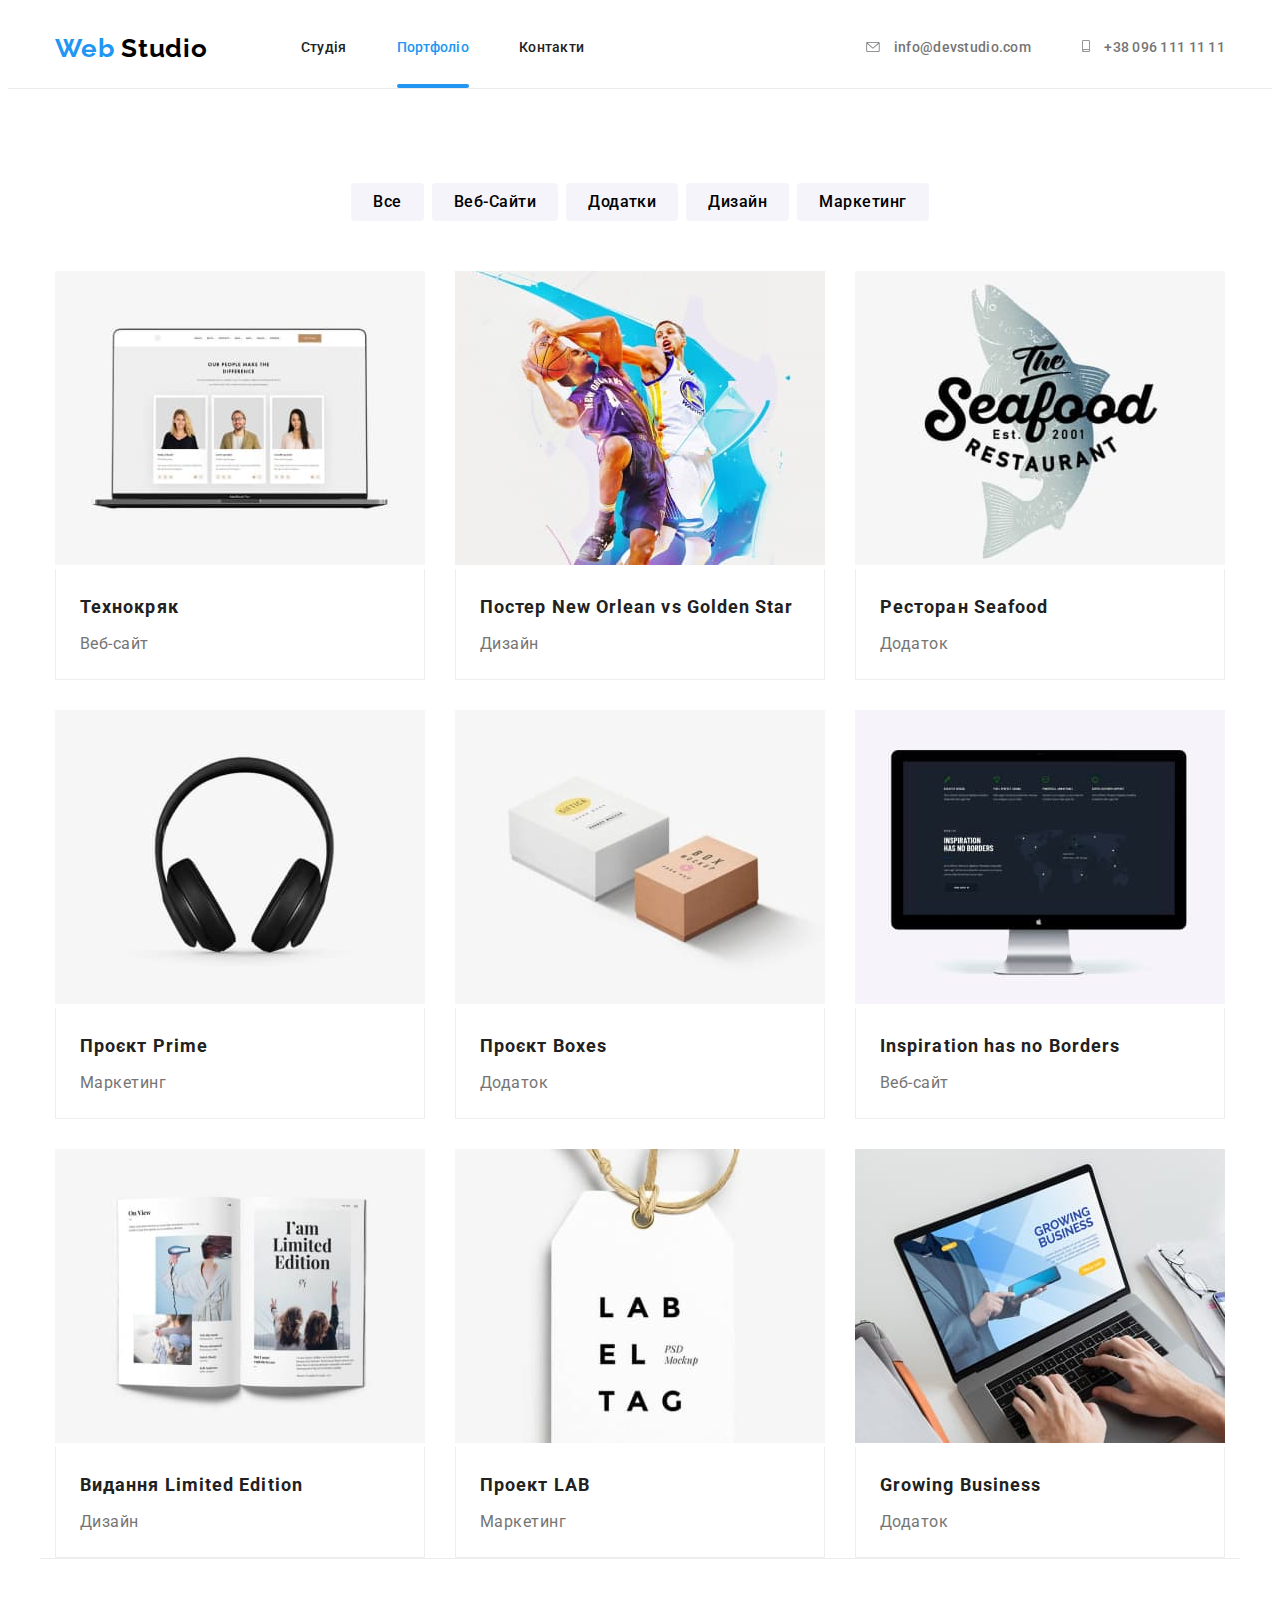
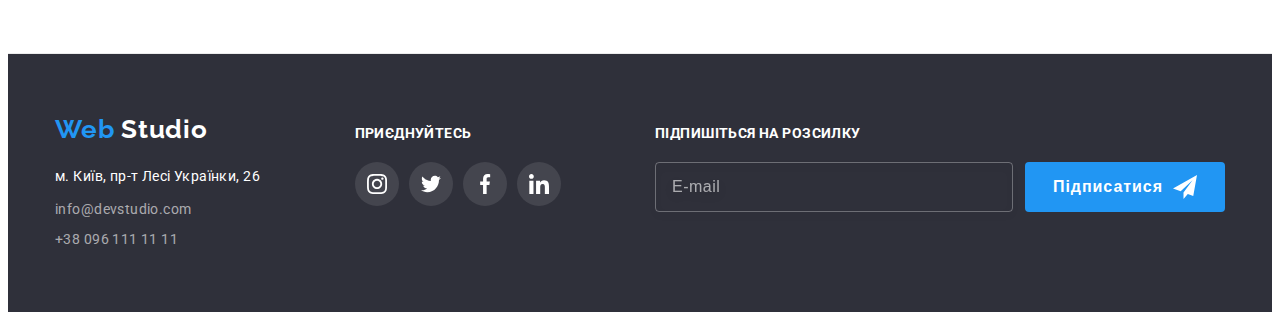
==== portfolio.html @ faa52f76 "add changes" ====
<!DOCTYPE html>
<html lang="uk">
	<head>
		<meta charset="UTF-8" />
		<meta http-equiv="X-UA-Compatible" content="IE=edge" />
		<meta name="viewport" content="width=device-width, initial-scale=1.0" />
		<title>Document</title>
		<link
			rel="stylesheet"
			href="https://cdnjs.cloudflare.com/ajax/libs/modern-normalize/1.1.0/modern-normalize.min.css"
			integrity="sha512-wpPYUAdjBVSE4KJnH1VR1HeZfpl1ub8YT/NKx4PuQ5NmX2tKuGu6U/JRp5y+Y8XG2tV+wKQpNHVUX03MfMFn9Q=="
			crossorigin="anonymous"
			referrerpolicy="no-referrer"
		/>
		<link rel="preconnect" href="https://fonts.googleapis.com" />
		<link rel="preconnect" href="https://fonts.gstatic.com" crossorigin />
		<link
			href="https://fonts.googleapis.com/css2?family=Raleway:wght@700&family=Roboto:wght@400;500;700;900&display=swap"
			rel="stylesheet"
		/>
		<link rel="stylesheet" href="./css/main.min.css">
	</head>
	<body>
		<header class="header header--bordered">
			<div class="container header__container">
				<a href="./index.html" class="logo header__logo" lang="en">
					<span>Web</span>
					Studio
				</a>
				<nav class="navigation">
					<ul class="navigation__list list">
						<li class="navigation__item">
							<a href="./index.html" class="navigation__link">Студія</a>
						</li>
						<li class="navigation__item">
							<a href="./portfolio.html" class="navigation__link current">Портфоліо</a>
						</li>
						<li class="navigation__item">
							<a href="" class="navigation__link">Контакти</a>
						</li>
					</ul>
				</nav>
				<ul class="contacts-list tel list">
					<li class="contacts-list__item">
						<a href="mailto:info@devstudio.com" class="contacts-list__link tel envelop">
							<svg class="contacts-list__icon" width="16" height="10">
								<use href="./images/sprite.svg#icon-envelope"></use>
							</svg>
							info@devstudio.com
						</a>
					</li>
					<li class="contacts-list__item">
						<a href="tel:+380961111111" class="contacts-list__link tel">
							<svg class="contacts-list__icon" width="10" height="12">
								<use href="./images/sprite.svg#icon-smartphone"></use>
							</svg>
							+38 096 111 11 11
						</a>
					</li>
				</ul>
			</div>
		</header>
		<main>
			<section class="portfolio">
				<div class="container portfolio">
					<ul class="portfolio-list list">
						<li class="list-btn"><button class="portfolio-btn" type="button">Все</button></li>
						<li class="list-btn"><button class="portfolio-btn" type="button">Веб-сайти</button></li>
						<li class="list-btn"><button class="portfolio-btn" type="button">Додатки</button></li>
						<li class="list-btn"><button class="portfolio-btn" type="button">Дизайн</button></li>
						<li class="list-btn"><button class="portfolio-btn" type="button">Маркетинг</button></li>
					</ul>
					<h1>Портфоліо</h1>
					<ul class="portfolio-list list">
						<li class="gallery">
							<a href="" class="gallery-link">
								<div class="portfolio-top-wrap">
									<img src="./images/portfolio1.jpg" alt="Веб-сайт Технокряк" width="370" height="294" />
									<p class="portfolio-top-text">
										Ресурс пропонує комплексні пропозиції з різним рівнем функціоналу та сервісів. Все це дозволить
										відвідувачу отримати вичерпні відомості про компанію чи приватну особу.
									</p>
								</div>
								<div class="gallery-description">
									<h2 class="portfolio-title">Технокряк</h2>
									<p class="portfolio-filtr">Веб-сайт</p>
								</div>
							</a>
						</li>
						<li class="gallery">
							<a href="" class="gallery-link">
								<div class="portfolio-top-wrap">
									<img
										src="./images/portfolio2.jpg"
										alt="Дизайн постеру New Orlean vs Golden Star"
										width="370"
										height="294"
									/>
									<p class="portfolio-top-text">
										Ресурс пропонує комплексні пропозиції з різним рівнем функціоналу та сервісів. Все це дозволить
										відвідувачу отримати вичерпні відомості про компанію чи приватну особу.
									</p>
								</div>

								<div class="gallery-description">
									<h2 class="portfolio-title">
										Постер
										<span lang="en">New Orlean vs Golden Star</span>
									</h2>
									<p class="portfolio-filtr">Дизайн</p>
								</div>
							</a>
						</li>
						<li class="gallery">
							<a href="" class="gallery-link">
								<div class="portfolio-top-wrap">
									<img src="./images/portfolio3.jpg" alt="Додаток для ресторану Seafood" width="370" height="294" />
									<p class="portfolio-top-text">
										Ресурс пропонує комплексні пропозиції з різним рівнем функціоналу та сервісів. Все це дозволить
										відвідувачу отримати вичерпні відомості про компанію чи приватну особу.
									</p>
								</div>

								<div class="gallery-description">
									<h2 class="portfolio-title">
										Ресторан
										<span lang="en">Seafood</span>
									</h2>
									<p class="portfolio-filtr">Додаток</p>
								</div>
							</a>
						</li>
						<li class="gallery">
							<a href="" class="gallery-link">
								<div class="portfolio-top-wrap">
									<img src="./images/portfolio4.jpg" alt="Проєкт Prime" width="370" height="294" />
									<p class="portfolio-top-text">
										Ресурс пропонує комплексні пропозиції з різним рівнем функціоналу та сервісів. Все це дозволить
										відвідувачу отримати вичерпні відомості про компанію чи приватну особу.
									</p>
								</div>

								<div class="gallery-description">
									<h2 class="portfolio-title">
										Проєкт
										<span lang="en">Prime</span>
									</h2>
									<p class="portfolio-filtr">Маркетинг</p>
								</div>
							</a>
						</li>
						<li class="gallery">
							<a href="" class="gallery-link">
								<div class="portfolio-top-wrap">
									<img src="./images/portfolio5.jpg" alt="Проєкт Boxes" width="370" height="294" />
									<p class="portfolio-top-text">
										Ресурс пропонує комплексні пропозиції з різним рівнем функціоналу та сервісів. Все це дозволить
										відвідувачу отримати вичерпні відомості про компанію чи приватну особу.
									</p>
								</div>

								<div class="gallery-description">
									<h2 class="portfolio-title">
										Проєкт
										<span lang="en">Boxes</span>
									</h2>
									<p class="portfolio-filtr">Додаток</p>
								</div>
							</a>
						</li>
						<li class="gallery">
							<a href="" class="gallery-link">
								<div class="portfolio-top-wrap">
									<img
										src="./images/portfolio6.jpg"
										alt="Веб-сайт Inspiration has no Borders"
										width="370"
										height="294"
									/>
									<p class="portfolio-top-text">
										Ресурс пропонує комплексні пропозиції з різним рівнем функціоналу та сервісів. Все це дозволить
										відвідувачу отримати вичерпні відомості про компанію чи приватну особу.
									</p>
								</div>

								<div class="gallery-description">
									<h2 class="portfolio-title" lang="en">Inspiration has no Borders</h2>
									<p class="portfolio-filtr">Веб-сайт</p>
								</div>
							</a>
						</li>
						<li class="gallery">
							<a href="" class="gallery-link">
								<div class="portfolio-top-wrap">
									<img
										src="./images/portfolio7.jpg"
										alt="Дизайн для видання Limited Edition"
										width="370"
										height="294"
									/>
									<p class="portfolio-top-text">
										Ресурс пропонує комплексні пропозиції з різним рівнем функціоналу та сервісів. Все це дозволить
										відвідувачу отримати вичерпні відомості про компанію чи приватну особу.
									</p>
								</div>

								<div class="gallery-description">
									<h2 class="portfolio-title">
										Видання
										<span lang="en">Limited Edition</span>
									</h2>
									<p class="portfolio-filtr">Дизайн</p>
								</div>
							</a>
						</li>
						<li class="gallery">
							<a href="" class="gallery-link">
								<div class="portfolio-top-wrap">
									<img src="./images/portfolio8.jpg" alt="Проект LAB" width="370" height="294" />
									<p class="portfolio-top-text">
										Ресурс пропонує комплексні пропозиції з різним рівнем функціоналу та сервісів. Все це дозволить
										відвідувачу отримати вичерпні відомості про компанію чи приватну особу.
									</p>
								</div>

								<div class="gallery-description">
									<h2 class="portfolio-title">
										Проект
										<span lang="en">LAB</span>
									</h2>
									<p class="portfolio-filtr">Маркетинг</p>
								</div>
							</a>
						</li>
						<li class="gallery">
							<a href="" class="gallery-link">
								<div class="portfolio-top-wrap">
									<img src="./images/portfolio9.jpg" alt="Додаток Growing Business" width="370" height="294" />
									<p class="portfolio-top-text">
										Ресурс пропонує комплексні пропозиції з різним рівнем функціоналу та сервісів. Все це дозволить
										відвідувачу отримати вичерпні відомості про компанію чи приватну особу.
									</p>
								</div>

								<div class="gallery-description">
									<h2 class="portfolio-title" lang="en">Growing Business</h2>
									<p class="portfolio-filtr">Додаток</p>
								</div>
							</a>
						</li>
					</ul>
				</div>
			</section>
		</main>
		<footer class="footer">
			<div class="container">
				<div class="footer-container">
					<a href="./index.html" class="footer-logo logo" lang="en">
						<span>Web</span>
						Studio
					</a>
					<address>
						<a
							href="https://goo.gl/maps/qU4szJa4A5gRmzB77"
							target="_blank"
							rel="noopener noreferrer nofollow"
							class="adress"
						>
							м. Київ, пр-т Лесі Українки, 26
						</a>
						<ul class="footer-list list">
							<li>
								<a href="mailto:info@devstudio.com" class="footer-item tel">info@devstudio.com</a>
							</li>
							<li>
								<a href="tel.+380961111111" class="footer-item tel">+38 096 111 11 11</a>
							</li>
						</ul>
					</address>
				</div>
				<div class="footer-container">
					<h2 class="footer-title title">Приєднуйтесь</h2>
					<ul class="footer-soc list">
						<li class="footer-soc-item">
							<a href="" class="footer-soc-link">
								<svg class="footer-soc-icon" width="20" height="20">
									<use href="./images/sprite.svg#icon-instagram"></use>
								</svg>
							</a>
						</li>
						<li class="footer-soc-item">
							<a href="" class="footer-soc-link">
								<svg class="footer-soc-icon" width="20" height="20">
									<use href="./images/sprite.svg#icon-twitter"></use>
								</svg>
							</a>
						</li>
						<li class="footer-soc-item">
							<a href="" class="footer-soc-link">
								<svg class="footer-soc-icon" width="20" height="20">
									<use href="./images/sprite.svg#icon-facebook"></use>
								</svg>
							</a>
						</li>
						<li class="footer-soc-item">
							<a href="" class="footer-soc-link">
								<svg class="footer-soc-icon" width="20" height="20">
									<use href="./images/sprite.svg#icon-linkedin"></use>
								</svg>
							</a>
						</li>
					</ul>
				</div>
				<div class="subscription">
					<form class="subscription-field">
						<p class="subscription-title">Підпишіться на розсилку</p>
						<div class="subscription-wrap">
						<label>
							<input class="subscription-input" type="email" name="email" placeholder="E-mail">
						</label>
						<button class="subscription-submit" type="submit">Підписатися
							<svg class="subscription-icon" width="24" height="24">
									<use href="./images/sprite.svg#icon-send"></use></svg>
								</button>
							</div>
					</form>
				</div>
			</div>
		</footer>
	</body>
</html>
---- css/main.min.css ----
html{-webkit-box-sizing:border-box;box-sizing:border-box}*,*::before,*::after{-webkit-box-sizing:inherit;box-sizing:inherit}body{color:var(--main-title-color);font-family:"Roboto",sans-serif}.list{list-style:none;margin:0;padding-left:0}:root{--main-title-color: #212121;--main-background-color: #f5f5f5;--secondary-title-color: #757575;--secondary-background-color: #2f303a;--accent-color: #2196f3}section{padding-top:94px;padding-bottom:94px}.container{width:1200px;padding-left:15px;padding-right:15px;margin-left:auto;margin-right:auto}.header{background-color:#fff}.header__container{display:-webkit-box;display:-ms-flexbox;display:flex;-webkit-box-align:center;-ms-flex-align:center;align-items:center}.logo{font-family:"Raleway";font-weight:700;font-size:26px;line-height:1.19;letter-spacing:.03em;text-decoration:none;color:#000}.header__logo{margin-right:93px}a>span{color:#2196f3}.navigation__list,.contacts-list{display:-webkit-box;display:-ms-flexbox;display:flex;font-weight:500;font-size:14px;line-height:1.14;letter-spacing:.02em}.navigation__item:not(:last-child),.contacts-list__item:not(:last-child){margin-right:50px}.navigation__list.tel,.contacts-list.tel{margin-left:auto}.navigation__item,.contacts-list__item{padding-top:32px;padding-bottom:32px}.navigation__link,.contacts-list__link{padding-top:32px;padding-bottom:32px;font-family:"Roboto",sans-serif;font-style:normal;color:var(--main-title-color);text-decoration:none;-webkit-transition:color 250ms cubic-bezier(0.4, 0, 0.2, 1);transition:color 250ms cubic-bezier(0.4, 0, 0.2, 1)}.navigation__link.tel,.contacts-list__link.tel{color:var(--secondary-title-color)}.navigation__link:hover,.navigation__link:focus,.contacts-list__link:hover,.contacts-list__link:focus{color:var(--accent-color)}.navigation__link.current,.contacts-list__link.current{position:relative;color:var(--accent-color)}.navigation__link.current::after,.contacts-list__link.current::after{content:"";width:100%;height:4px;border-radius:2px;background-color:var(--accent-color);padding-left:2px;padding-right:2px;position:absolute;bottom:-1px;left:0}.contacts-list__icon{margin-right:10px;fill:currentColor}.hero{max-width:1600px;height:600px;margin-left:auto;margin-right:auto;padding-top:200px;padding-bottom:200px;background-image:-webkit-gradient(linear, left top, left bottom, from(rgba(47, 48, 58, 0.4)), to(rgba(47, 48, 58, 0.4))),url(../images/hero.jpg);background-image:linear-gradient(rgba(47, 48, 58, 0.4), rgba(47, 48, 58, 0.4)),url(../images/hero.jpg);background-repeat:no-repeat;background-position:center;background-size:cover;background-color:var(--secondary-background-color);text-align:center}.hero__title{margin:0;margin-bottom:30px;font-weight:900;font-size:44px;line-height:1.36;letter-spacing:.06em;color:#fff;text-transform:uppercase}.hero__btn{padding:10px 32px;border:none;border-radius:4px;display:inline-block;min-width:216px;text-align:center;font-family:inherit;color:#fff;background-color:#2196f3;font-weight:700;font-size:16px;line-height:1.88;letter-spacing:.06em;cursor:pointer}.features{padding-bottom:0}.feature__title,.checkbox{position:absolute;width:1px;height:1px;margin:-1px;border:0;padding:0;white-space:nowrap;-webkit-clip-path:inset(100%);clip-path:inset(100%);clip:rect(0 0 0 0);overflow:hidden}.feature__list{display:-webkit-box;display:-ms-flexbox;display:flex;-webkit-box-pack:justify;-ms-flex-pack:justify;justify-content:space-between;margin:0;gap:30px;letter-spacing:.03em}.feature__card{-ms-flex-preferred-size:calc(25% - 22.5px);flex-basis:calc(25% - 22.5px)}.feature__icon{width:70px;height:70px;fill:#000}.icon-wrap{display:-webkit-box;display:-ms-flexbox;display:flex;-webkit-box-pack:center;-ms-flex-pack:center;justify-content:center;-webkit-box-align:center;-ms-flex-align:center;align-items:center;height:120px;background:#f5f4fa;border-radius:4px}.feature__item{margin:0;margin-bottom:10px;margin-top:30px;font-weight:700;font-size:14px;line-height:1.14;text-transform:uppercase}.feature__text{margin:0;color:var(--secondary-title-color);font-weight:400;font-size:14px;line-height:1.71}.work-title{margin:0;margin-bottom:50px;text-align:center;font-weight:700;font-size:36px;line-height:1.17;letter-spacing:.03em}.work-list{display:-webkit-box;display:-ms-flexbox;display:flex;-webkit-box-pack:justify;-ms-flex-pack:justify;justify-content:space-between}.work-list>li>img{display:block}.work-top-wrap{position:relative;max-height:294px}.work-top-title{margin:0;padding-top:27px;padding-bottom:27px;position:absolute;bottom:0;width:100%;min-height:70px;background:rgba(47,48,58,.8);font-weight:700;font-size:14px;line-height:1.14;letter-spacing:.03em;text-align:center;text-transform:uppercase;color:#fff}.team{background-color:#f5f4fa}.team-title{margin:0;margin-bottom:50px;font-weight:700;font-size:36px;line-height:1.17;letter-spacing:.03em;text-align:center}.team-list{display:-webkit-box;display:-ms-flexbox;display:flex;-webkit-box-pack:justify;-ms-flex-pack:justify;justify-content:space-between}.team-list>li{width:270px;background:#fff;-webkit-box-shadow:0px 1px 3px rgba(0,0,0,.12),0px 1px 1px rgba(0,0,0,.14),0px 2px 1px rgba(0,0,0,.2);box-shadow:0px 1px 3px rgba(0,0,0,.12),0px 1px 1px rgba(0,0,0,.14),0px 2px 1px rgba(0,0,0,.2);border-radius:0px 0px 4px 4px}.team-list>li>img{display:block}.photo-description{padding-top:30px;padding-bottom:30px}.team-item{margin:0;margin-bottom:10px;font-weight:500;font-size:16px;line-height:1.19;letter-spacing:.03em;text-align:center}.team-text{margin:0;margin-bottom:16px;font-weight:400;color:var(--secondary-title-color);text-align:center}.team-soc,.footer-soc{display:-webkit-box;display:-ms-flexbox;display:flex;-webkit-box-pack:center;-ms-flex-pack:center;justify-content:center;gap:10px}.team-soc-link{display:-webkit-box;display:-ms-flexbox;display:flex;-webkit-box-align:center;-ms-flex-align:center;align-items:center;-webkit-box-pack:center;-ms-flex-pack:center;justify-content:center;width:44px;height:44px;border-radius:50%;-webkit-transition:background-color 250ms cubic-bezier(0.4, 0, 0.2, 1);transition:background-color 250ms cubic-bezier(0.4, 0, 0.2, 1)}.team-soc-link:hover,.team-soc-link:focus{background-color:var(--accent-color)}.team-soc-icon{fill:#afb1b8;-webkit-transition:fill 250ms cubic-bezier(0.4, 0, 0.2, 1);transition:fill 250ms cubic-bezier(0.4, 0, 0.2, 1)}.team-soc-link:hover .team-soc-icon,.team-soc-link:focus .team-soc-icon{fill:#fff}.klients-title{margin:0;margin-bottom:50px;font-weight:700;font-size:36px;line-height:1.17;text-align:center}.klient-logo{display:-webkit-box;display:-ms-flexbox;display:flex;gap:30px}.klient-logo-item{display:block}.klient-logo-link{display:-webkit-box;display:-ms-flexbox;display:flex;-webkit-box-align:center;-ms-flex-align:center;align-items:center;-webkit-box-pack:center;-ms-flex-pack:center;justify-content:center;width:170px;height:92px;border:1px solid #afb1b8;border-radius:4px;-webkit-transition:border 250ms cubic-bezier(0.4, 0, 0.2, 1),fill 250ms cubic-bezier(0.4, 0, 0.2, 1);transition:border 250ms cubic-bezier(0.4, 0, 0.2, 1),fill 250ms cubic-bezier(0.4, 0, 0.2, 1)}.klient-logo-link:hover,.klient-logo-link:focus{border:1px solid var(--accent-color)}.klient-logo-icon{fill:#afb1b8}.klient-logo-link:hover .klient-logo-icon,.klient-logo-link:focus .klient-logo-icon{fill:var(--accent-color)}.footer{padding-top:60px;padding-bottom:60px;background-color:var(--secondary-background-color);font-weight:400;font-size:14px;line-height:1.71;letter-spacing:.03em}.footer>.container{display:-webkit-box;display:-ms-flexbox;display:flex;-webkit-box-align:baseline;-ms-flex-align:baseline;align-items:baseline;-webkit-box-pack:justify;-ms-flex-pack:justify;justify-content:space-between}.footer-container{-webkit-box-pack:start;-ms-flex-pack:start;justify-content:start;max-width:250px;margin-right:0;margin-left:0}.footer-title{margin-top:0;margin-bottom:20px;font-weight:700;font-size:14px;line-height:1.14;letter-spacing:.03em;text-transform:uppercase;color:#fff}.footer-logo{display:block;margin-bottom:20px;color:#fff}.adress{font-style:normal;color:#fff;text-decoration:none;-webkit-transition:color 250ms cubic-bezier(0.4, 0, 0.2, 1);transition:color 250ms cubic-bezier(0.4, 0, 0.2, 1);display:block;margin-bottom:9px}.adress:hover,.adress:focus{color:var(--accent-color)}.footer-list{color:rgba(255,255,255,.6)}.footer-list>li:not(:nth-last-child(-n+1)){margin-bottom:6px}.footer-item{font-family:inherit;font-style:normal;color:rgba(255,255,255,.6);text-decoration:none;-webkit-transition:color 250ms cubic-bezier(0.4, 0, 0.2, 1);transition:color 250ms cubic-bezier(0.4, 0, 0.2, 1)}.footer-item:hover,.footer-item:focus{color:var(--accent-color)}.footer-soc-link{display:-webkit-box;display:-ms-flexbox;display:flex;-webkit-box-align:center;-ms-flex-align:center;align-items:center;-webkit-box-pack:center;-ms-flex-pack:center;justify-content:center;width:44px;height:44px;border-radius:50%;-webkit-transition:background-color 250ms cubic-bezier(0.4, 0, 0.2, 1);transition:background-color 250ms cubic-bezier(0.4, 0, 0.2, 1);background-color:rgba(255,255,255,.1)}.footer-soc-link:hover,.footer-soc-link:focus{background-color:var(--accent-color)}.subscription-field{width:570px}.footer-soc-icon{fill:#fff;-webkit-transition:fill 250ms cubic-bezier(0.4, 0, 0.2, 1);transition:fill 250ms cubic-bezier(0.4, 0, 0.2, 1)}.subscription-title{margin:0;margin-bottom:20px;font-weight:700;font-size:14px;line-height:1.14;letter-spacing:.03em;text-transform:uppercase;color:#fff}.subscription-wrap{display:-webkit-box;display:-ms-flexbox;display:flex;-webkit-box-orient:horizontal;-webkit-box-direction:normal;-ms-flex-direction:row;flex-direction:row}.subscription-input{margin-right:12px;width:358px;height:50px;padding:15px 16px;border:1px solid rgba(255,255,255,.3);-webkit-filter:drop-shadow(0px 4px 4px rgba(0, 0, 0, 0.15));filter:drop-shadow(0px 4px 4px rgba(0, 0, 0, 0.15));border-radius:4px;background-color:rgba(0,0,0,0);cursor:pointer}.subscription-input::-webkit-input-placeholder{font-weight:400;font-size:16px;line-height:1.25;letter-spacing:.03em;color:rgba(255,255,255,.6)}.subscription-input::-moz-placeholder{font-weight:400;font-size:16px;line-height:1.25;letter-spacing:.03em;color:rgba(255,255,255,.6)}.subscription-input:-ms-input-placeholder{font-weight:400;font-size:16px;line-height:1.25;letter-spacing:.03em;color:rgba(255,255,255,.6)}.subscription-input::-ms-input-placeholder{font-weight:400;font-size:16px;line-height:1.25;letter-spacing:.03em;color:rgba(255,255,255,.6)}.subscription-input::placeholder{font-weight:400;font-size:16px;line-height:1.25;letter-spacing:.03em;color:rgba(255,255,255,.6)}.subscription-submit{margin:0;display:-webkit-box;display:-ms-flexbox;display:flex;-webkit-box-align:center;-ms-flex-align:center;align-items:center;-webkit-box-pack:center;-ms-flex-pack:center;justify-content:center;gap:10px;width:200px;height:50px;font-weight:700;font-size:16px;line-height:1.88;letter-spacing:.06em;background-color:var(--accent-color);color:#fff;border-radius:4px;border:none;cursor:pointer}.portfolio{background-color:#fff;font-family:"Roboto",sans-serif;border-bottom:1px solid #ececec}.portfolio>h1{position:absolute;width:1px;height:1px;margin:-1px;border:0;padding:0;white-space:nowrap;-webkit-clip-path:inset(100%);clip-path:inset(100%);clip:rect(0 0 0 0);overflow:hidden}.header--bordered{border-bottom:1px solid #ececec}.portfolio-list{display:-webkit-box;display:-ms-flexbox;display:flex;-webkit-box-pack:center;-ms-flex-pack:center;justify-content:center;-ms-flex-wrap:wrap;flex-wrap:wrap;color:inherit;text-decoration:none}.portfolio-list:not(:last-child){margin-bottom:50px}li.gallery{width:calc((100% - 60px)/3)}li.gallery:not(:nth-child(3n)){margin-right:30px}li.gallery:not(:nth-last-child(-n+3)){margin-bottom:30px}.portfolio-btn{padding:6px 22px;border:rgba(0,0,0,0);font-family:inherit;font-weight:500;font-size:16px;line-height:1.62;letter-spacing:.03em;text-align:center;text-decoration:none;text-transform:capitalize;cursor:pointer;background-color:#f5f4fa;border-radius:4px}button{-webkit-transition:color 250ms cubic-bezier(0.4, 0, 0.2, 1),background-color 250ms cubic-bezier(0.4, 0, 0.2, 1),-webkit-box-shadow 250ms cubic-bezier(0.4, 0, 0.2, 1);transition:color 250ms cubic-bezier(0.4, 0, 0.2, 1),background-color 250ms cubic-bezier(0.4, 0, 0.2, 1),-webkit-box-shadow 250ms cubic-bezier(0.4, 0, 0.2, 1);transition:color 250ms cubic-bezier(0.4, 0, 0.2, 1),background-color 250ms cubic-bezier(0.4, 0, 0.2, 1),box-shadow 250ms cubic-bezier(0.4, 0, 0.2, 1);transition:color 250ms cubic-bezier(0.4, 0, 0.2, 1),background-color 250ms cubic-bezier(0.4, 0, 0.2, 1),box-shadow 250ms cubic-bezier(0.4, 0, 0.2, 1),-webkit-box-shadow 250ms cubic-bezier(0.4, 0, 0.2, 1)}button:hover,button:focus{color:var(--main-background-color);background-color:var(--accent-color);-webkit-box-shadow:0px 3px 1px rgba(0,0,0,.1),0px 1px 2px rgba(0,0,0,.08),0px 2px 2px rgba(0,0,0,.12);box-shadow:0px 3px 1px rgba(0,0,0,.1),0px 1px 2px rgba(0,0,0,.08),0px 2px 2px rgba(0,0,0,.12)}li.list-btn:not(:nth-last-child(-n+1)){margin-right:8px}.portfolio-title{width:370px;margin:0;margin-bottom:4px;font-weight:700;font-size:18px;line-height:2;letter-spacing:.06em}.gallery-link{display:block;text-decoration:none;color:inherit;-webkit-transition:-webkit-box-shadow 250ms cubic-bezier(0.4, 0, 0.2, 1);transition:-webkit-box-shadow 250ms cubic-bezier(0.4, 0, 0.2, 1);transition:box-shadow 250ms cubic-bezier(0.4, 0, 0.2, 1);transition:box-shadow 250ms cubic-bezier(0.4, 0, 0.2, 1), -webkit-box-shadow 250ms cubic-bezier(0.4, 0, 0.2, 1)}.gallery-link:hover,.gallery-link:focus{-webkit-box-shadow:0px 1px 1px rgba(0,0,0,.12),0px 4px 4px rgba(0,0,0,.06),1px 4px 6px rgba(0,0,0,.16);box-shadow:0px 1px 1px rgba(0,0,0,.12),0px 4px 4px rgba(0,0,0,.06),1px 4px 6px rgba(0,0,0,.16)}.portfolio-top-wrap{position:relative;overflow:hidden}.portfolio-top-text{position:absolute;top:0;left:0;height:100%;margin:0;padding-top:63px;padding-bottom:63px;padding-right:10px;padding-left:38px;font-weight:400;font-size:18px;line-height:1.56;letter-spacing:.03em;color:#fff;background:rgba(33,150,243,.9);overflow:auto;-webkit-transform:translateY(100%);transform:translateY(100%);-webkit-transition:-webkit-transform 250ms cubic-bezier(0.4, 0, 0.2, 1);transition:-webkit-transform 250ms cubic-bezier(0.4, 0, 0.2, 1);transition:transform 250ms cubic-bezier(0.4, 0, 0.2, 1);transition:transform 250ms cubic-bezier(0.4, 0, 0.2, 1), -webkit-transform 250ms cubic-bezier(0.4, 0, 0.2, 1)}.gallery:hover .portfolio-top-text{-webkit-transform:translateY(0);transform:translateY(0)}.gallery-description{padding-left:24px;padding-right:24px;padding-top:20px;padding-bottom:20px;border-right:1px solid #eee;border-left:1px solid #eee;border-bottom:1px solid #eee}.portfolio-link{text-decoration:none;color:inherit}.portfolio-filtr{width:370px;margin:0;padding-top:0;font-weight:400;font-size:16px;line-height:1.88;letter-spacing:.03em;color:#757575}.backdrop{position:fixed;top:0;width:100%;height:100%;background-color:rgba(0,0,0,.2);-webkit-transition:opacity 250ms cubic-bezier(0.4, 0, 0.2, 1),visibility 250ms cubic-bezier(0.4, 0, 0.2, 1);transition:opacity 250ms cubic-bezier(0.4, 0, 0.2, 1),visibility 250ms cubic-bezier(0.4, 0, 0.2, 1)}.modal{position:absolute;width:528px;height:581px;left:50%;top:50%;-webkit-transform:translate(-50%, -50%);transform:translate(-50%, -50%);background:#fff;-webkit-box-shadow:0px 1px 3px rgba(0,0,0,.12),0px 1px 1px rgba(0,0,0,.14),0px 2px 1px rgba(0,0,0,.2);box-shadow:0px 1px 3px rgba(0,0,0,.12),0px 1px 1px rgba(0,0,0,.14),0px 2px 1px rgba(0,0,0,.2);border-radius:4px}.modal-icon{fill:#000;-webkit-transition:fill 250ms cubic-bezier(0.4, 0, 0.2, 1);transition:fill 250ms cubic-bezier(0.4, 0, 0.2, 1)}.btn-modal:hover .modal-icon,.btn-modal:focus .modal-icon{fill:var(--accent-color)}button.btn-modal{display:-webkit-box;display:-ms-flexbox;display:flex;-webkit-box-pack:center;-ms-flex-pack:center;justify-content:center;-webkit-box-align:center;-ms-flex-align:center;align-items:center;position:absolute;top:8px;right:8px;width:30px;height:30px;background:#fff;border:1px solid rgba(0,0,0,.1);border-radius:50%;-webkit-box-shadow:none;box-shadow:none;fill:#2196f3;cursor:pointer}.is-hidden{opacity:0;visibility:hidden;pointer-events:none}.modal-title{margin:0;margin-bottom:30px;font-weight:700;font-size:20px;line-height:1.15;letter-spacing:.03em;text-align:center;color:#212121}.modal-field{display:-webkit-box;display:-ms-flexbox;display:flex;-webkit-box-orient:vertical;-webkit-box-direction:normal;-ms-flex-direction:column;flex-direction:column;width:528px;height:581px;margin-left:auto;margin-right:auto;padding:40px}.form-field input{width:100%;height:40px;padding-left:40px;border:1px solid rgba(33,33,33,.2);border-radius:4px;cursor:pointer;-webkit-transition:border 250ms cubic-bezier(0.4, 0, 0.2, 1);transition:border 250ms cubic-bezier(0.4, 0, 0.2, 1)}.form-field input:hover,.form-field input:focus{border:1px solid #2196f3}.form-field input:focus-visible{outline:none}.form-field{margin-bottom:28px;display:-webkit-box;display:-ms-flexbox;display:flex;-webkit-box-orient:vertical;-webkit-box-direction:normal;-ms-flex-direction:column;flex-direction:column;position:relative}.form-field label{position:absolute;left:0;top:-4px;-webkit-transform:translateY(-100%);transform:translateY(-100%);margin-bottom:4px;font-weight:400;font-size:12px;line-height:1.17;letter-spacing:.01em;color:#757575}textarea{resize:none;padding:20px 16px 12px 16px;width:100%;height:120px;border:1px solid rgba(33,33,33,.2);border-radius:4px;cursor:pointer;-webkit-transition:border 250ms cubic-bezier(0.4, 0, 0.2, 1);transition:border 250ms cubic-bezier(0.4, 0, 0.2, 1)}textarea:focus,textarea:hover{border:1px solid #2196f3}textarea:focus-visible{outline:none}textarea::-webkit-input-placeholder{font-weight:400;font-size:12px;line-height:1.17;letter-spacing:.01em;color:rgba(117,117,117,.5)}textarea::-moz-placeholder{font-weight:400;font-size:12px;line-height:1.17;letter-spacing:.01em;color:rgba(117,117,117,.5)}textarea:-ms-input-placeholder{font-weight:400;font-size:12px;line-height:1.17;letter-spacing:.01em;color:rgba(117,117,117,.5)}textarea::-ms-input-placeholder{font-weight:400;font-size:12px;line-height:1.17;letter-spacing:.01em;color:rgba(117,117,117,.5)}textarea::placeholder{font-weight:400;font-size:12px;line-height:1.17;letter-spacing:.01em;color:rgba(117,117,117,.5)}.modal-checkbox{margin-bottom:30px;position:relative}.modal-checkbox label{display:-webkit-box;display:-ms-flexbox;display:flex;-webkit-box-align:center;-ms-flex-align:center;align-items:center;-webkit-box-pack:center;-ms-flex-pack:center;justify-content:center;padding-left:20px;font-weight:400;font-size:14px;line-height:1.71;letter-spacing:.03em;color:#757575;cursor:pointer}.modal-checkbox a{display:-webkit-box;display:-ms-flexbox;display:flex;-webkit-box-align:center;-ms-flex-align:center;align-items:center;-webkit-box-pack:center;-ms-flex-pack:center;justify-content:center;margin-left:4px;color:#2196f3}.chekbox-text{margin-left:20px}.check-icon{fill:#fff}.check-box{display:-webkit-box;display:-ms-flexbox;display:flex;-webkit-box-align:center;-ms-flex-align:center;align-items:center;-webkit-box-pack:center;-ms-flex-pack:center;justify-content:center;position:absolute;left:20px;top:5px;width:16px;height:15px;background:#fff;border:2px solid #000;border-radius:2px;cursor:pointer;-webkit-transition:background 250ms cubic-bezier(0.4, 0, 0.2, 1);transition:background 250ms cubic-bezier(0.4, 0, 0.2, 1);-webkit-transition:border 250ms cubic-bezier(0.4, 0, 0.2, 1);transition:border 250ms cubic-bezier(0.4, 0, 0.2, 1)}.checkbox:checked+.check-box{background:var(--accent-color);border:none}.checkbox{position:absolute;width:1px;height:1px;margin:-1px;border:0;padding:0;white-space:nowrap;-webkit-clip-path:inset(100%);clip-path:inset(100%);clip:rect(0 0 0 0);overflow:hidden}.modal-submit{margin-left:auto;margin-right:auto;padding:10px 52px;width:200px;height:50px;background:#2196f3;-webkit-box-shadow:0px 4px 4px rgba(0,0,0,.15);box-shadow:0px 4px 4px rgba(0,0,0,.15);border-radius:4px;border:none;font-weight:700;font-size:16px;line-height:1.88;letter-spacing:.06em;color:#fff;cursor:pointer}.form-icon{position:absolute;height:18px;top:50%;left:12px;-webkit-transform:translateY(-50%);transform:translateY(-50%);-webkit-transition:fill 250ms cubic-bezier(0.4, 0, 0.2, 1);transition:fill 250ms cubic-bezier(0.4, 0, 0.2, 1)}.form-field input:hover+.form-icon,.form-field input:focus+.form-icon{fill:var(--accent-color)}/*# sourceMappingURL=main.min.css.map */
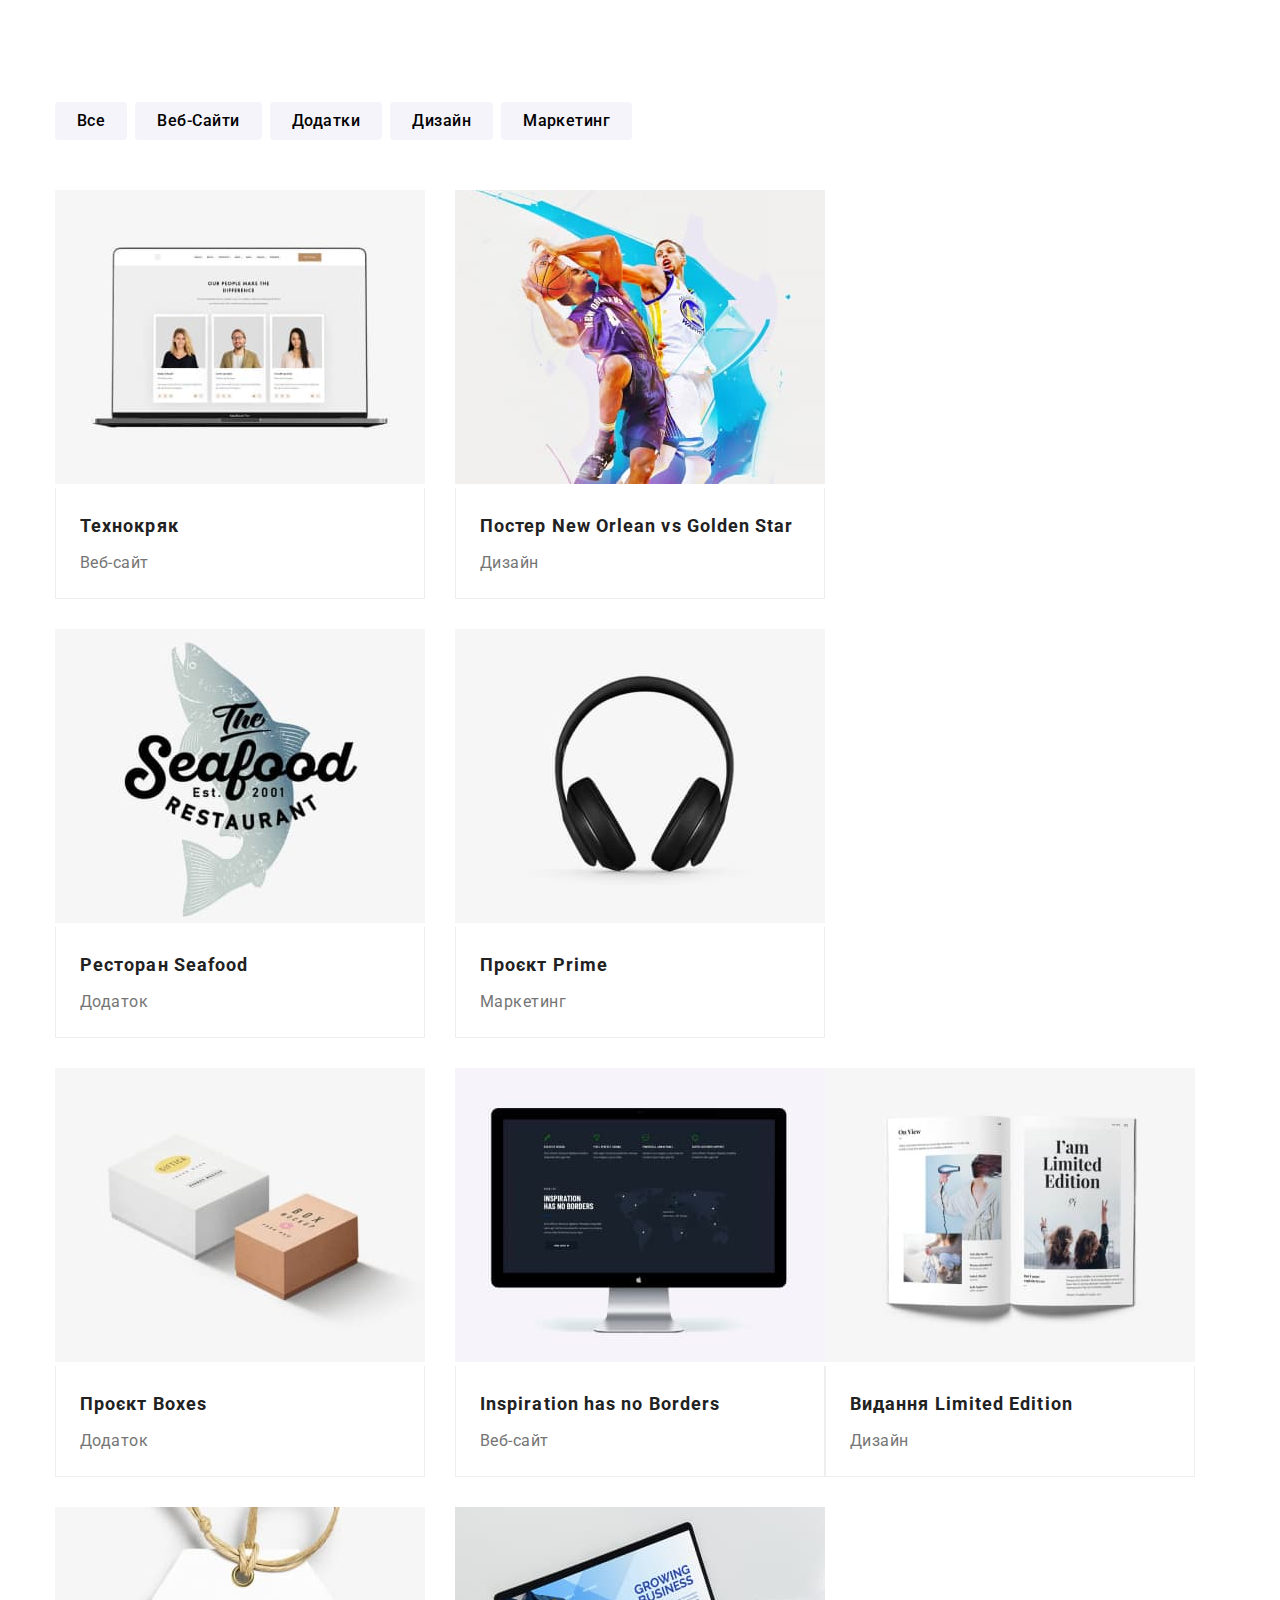
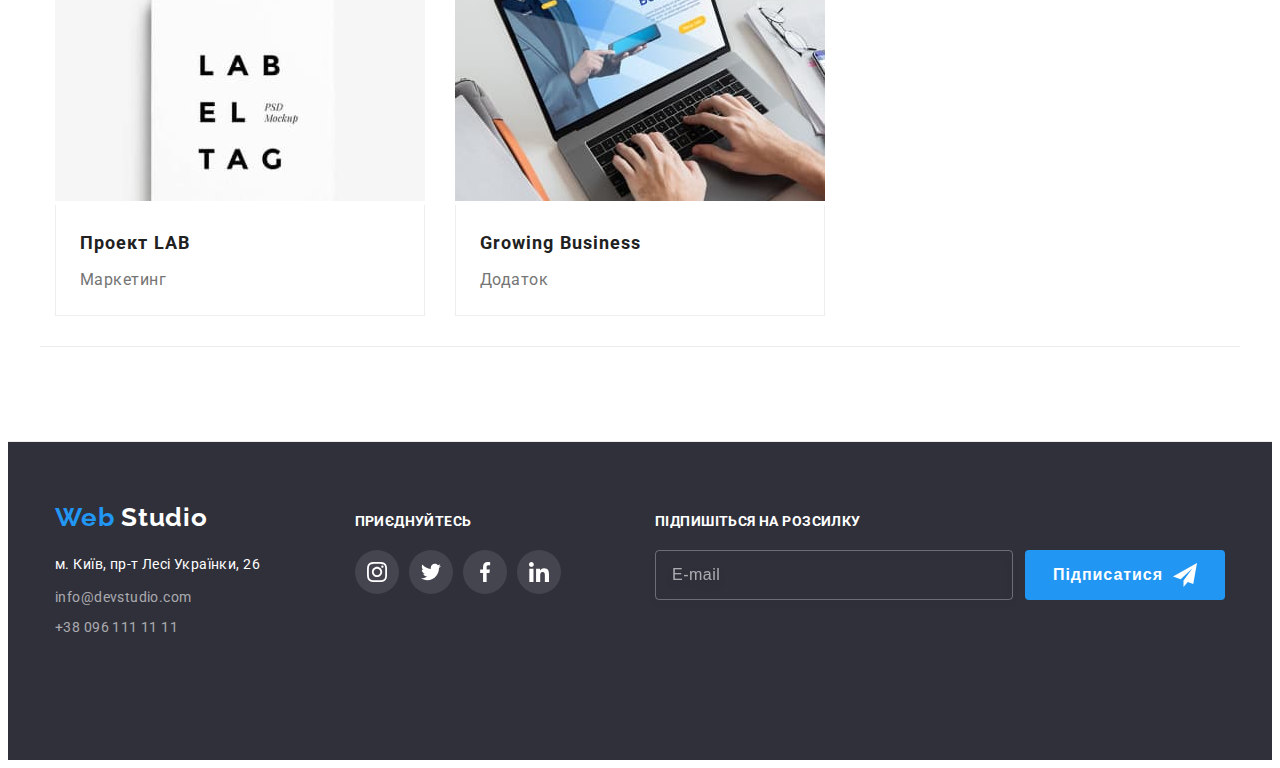
==== commit 534a0e29: "add changes" ====
--- a/portfolio.html
+++ b/portfolio.html
@@ -21,7 +21,7 @@
 		<link rel="stylesheet" href="./css/main.min.css">
 	</head>
 	<body>
-		<header class="header header--bordered">
+		<!-- <header class="header header--bordered">
 			<div class="container header__container">
 				<a href="./index.html" class="logo header__logo" lang="en">
 					<span>Web</span>
@@ -59,7 +59,7 @@
 					</li>
 				</ul>
 			</div>
-		</header>
+		</header> -->
 		<main>
 			<section class="portfolio">
 				<div class="container portfolio">
--- a/css/main.min.css
+++ b/css/main.min.css
@@ -1 +1 @@
-html{-webkit-box-sizing:border-box;box-sizing:border-box}*,*::before,*::after{-webkit-box-sizing:inherit;box-sizing:inherit}body{color:var(--main-title-color);font-family:"Roboto",sans-serif}.list{list-style:none;margin:0;padding-left:0}:root{--main-title-color: #212121;--main-background-color: #f5f5f5;--secondary-title-color: #757575;--secondary-background-color: #2f303a;--accent-color: #2196f3}section{padding-top:94px;padding-bottom:94px}.container{width:1200px;padding-left:15px;padding-right:15px;margin-left:auto;margin-right:auto}.header{background-color:#fff}.header__container{display:-webkit-box;display:-ms-flexbox;display:flex;-webkit-box-align:center;-ms-flex-align:center;align-items:center}.logo{font-family:"Raleway";font-weight:700;font-size:26px;line-height:1.19;letter-spacing:.03em;text-decoration:none;color:#000}.header__logo{margin-right:93px}a>span{color:#2196f3}.navigation__list,.contacts-list{display:-webkit-box;display:-ms-flexbox;display:flex;font-weight:500;font-size:14px;line-height:1.14;letter-spacing:.02em}.navigation__item:not(:last-child),.contacts-list__item:not(:last-child){margin-right:50px}.navigation__list.tel,.contacts-list.tel{margin-left:auto}.navigation__item,.contacts-list__item{padding-top:32px;padding-bottom:32px}.navigation__link,.contacts-list__link{padding-top:32px;padding-bottom:32px;font-family:"Roboto",sans-serif;font-style:normal;color:var(--main-title-color);text-decoration:none;-webkit-transition:color 250ms cubic-bezier(0.4, 0, 0.2, 1);transition:color 250ms cubic-bezier(0.4, 0, 0.2, 1)}.navigation__link.tel,.contacts-list__link.tel{color:var(--secondary-title-color)}.navigation__link:hover,.navigation__link:focus,.contacts-list__link:hover,.contacts-list__link:focus{color:var(--accent-color)}.navigation__link.current,.contacts-list__link.current{position:relative;color:var(--accent-color)}.navigation__link.current::after,.contacts-list__link.current::after{content:"";width:100%;height:4px;border-radius:2px;background-color:var(--accent-color);padding-left:2px;padding-right:2px;position:absolute;bottom:-1px;left:0}.contacts-list__icon{margin-right:10px;fill:currentColor}.hero{max-width:1600px;height:600px;margin-left:auto;margin-right:auto;padding-top:200px;padding-bottom:200px;background-image:-webkit-gradient(linear, left top, left bottom, from(rgba(47, 48, 58, 0.4)), to(rgba(47, 48, 58, 0.4))),url(../images/hero.jpg);background-image:linear-gradient(rgba(47, 48, 58, 0.4), rgba(47, 48, 58, 0.4)),url(../images/hero.jpg);background-repeat:no-repeat;background-position:center;background-size:cover;background-color:var(--secondary-background-color);text-align:center}.hero__title{margin:0;margin-bottom:30px;font-weight:900;font-size:44px;line-height:1.36;letter-spacing:.06em;color:#fff;text-transform:uppercase}.hero__btn{padding:10px 32px;border:none;border-radius:4px;display:inline-block;min-width:216px;text-align:center;font-family:inherit;color:#fff;background-color:#2196f3;font-weight:700;font-size:16px;line-height:1.88;letter-spacing:.06em;cursor:pointer}.features{padding-bottom:0}.feature__title,.checkbox{position:absolute;width:1px;height:1px;margin:-1px;border:0;padding:0;white-space:nowrap;-webkit-clip-path:inset(100%);clip-path:inset(100%);clip:rect(0 0 0 0);overflow:hidden}.feature__list{display:-webkit-box;display:-ms-flexbox;display:flex;-webkit-box-pack:justify;-ms-flex-pack:justify;justify-content:space-between;margin:0;gap:30px;letter-spacing:.03em}.feature__card{-ms-flex-preferred-size:calc(25% - 22.5px);flex-basis:calc(25% - 22.5px)}.feature__icon{width:70px;height:70px;fill:#000}.icon-wrap{display:-webkit-box;display:-ms-flexbox;display:flex;-webkit-box-pack:center;-ms-flex-pack:center;justify-content:center;-webkit-box-align:center;-ms-flex-align:center;align-items:center;height:120px;background:#f5f4fa;border-radius:4px}.feature__item{margin:0;margin-bottom:10px;margin-top:30px;font-weight:700;font-size:14px;line-height:1.14;text-transform:uppercase}.feature__text{margin:0;color:var(--secondary-title-color);font-weight:400;font-size:14px;line-height:1.71}.work-title{margin:0;margin-bottom:50px;text-align:center;font-weight:700;font-size:36px;line-height:1.17;letter-spacing:.03em}.work-list{display:-webkit-box;display:-ms-flexbox;display:flex;-webkit-box-pack:justify;-ms-flex-pack:justify;justify-content:space-between}.work-list>li>img{display:block}.work-top-wrap{position:relative;max-height:294px}.work-top-title{margin:0;padding-top:27px;padding-bottom:27px;position:absolute;bottom:0;width:100%;min-height:70px;background:rgba(47,48,58,.8);font-weight:700;font-size:14px;line-height:1.14;letter-spacing:.03em;text-align:center;text-transform:uppercase;color:#fff}.team{background-color:#f5f4fa}.team-title{margin:0;margin-bottom:50px;font-weight:700;font-size:36px;line-height:1.17;letter-spacing:.03em;text-align:center}.team-list{display:-webkit-box;display:-ms-flexbox;display:flex;-webkit-box-pack:justify;-ms-flex-pack:justify;justify-content:space-between}.team-list>li{width:270px;background:#fff;-webkit-box-shadow:0px 1px 3px rgba(0,0,0,.12),0px 1px 1px rgba(0,0,0,.14),0px 2px 1px rgba(0,0,0,.2);box-shadow:0px 1px 3px rgba(0,0,0,.12),0px 1px 1px rgba(0,0,0,.14),0px 2px 1px rgba(0,0,0,.2);border-radius:0px 0px 4px 4px}.team-list>li>img{display:block}.photo-description{padding-top:30px;padding-bottom:30px}.team-item{margin:0;margin-bottom:10px;font-weight:500;font-size:16px;line-height:1.19;letter-spacing:.03em;text-align:center}.team-text{margin:0;margin-bottom:16px;font-weight:400;color:var(--secondary-title-color);text-align:center}.team-soc,.footer-soc{display:-webkit-box;display:-ms-flexbox;display:flex;-webkit-box-pack:center;-ms-flex-pack:center;justify-content:center;gap:10px}.team-soc-link{display:-webkit-box;display:-ms-flexbox;display:flex;-webkit-box-align:center;-ms-flex-align:center;align-items:center;-webkit-box-pack:center;-ms-flex-pack:center;justify-content:center;width:44px;height:44px;border-radius:50%;-webkit-transition:background-color 250ms cubic-bezier(0.4, 0, 0.2, 1);transition:background-color 250ms cubic-bezier(0.4, 0, 0.2, 1)}.team-soc-link:hover,.team-soc-link:focus{background-color:var(--accent-color)}.team-soc-icon{fill:#afb1b8;-webkit-transition:fill 250ms cubic-bezier(0.4, 0, 0.2, 1);transition:fill 250ms cubic-bezier(0.4, 0, 0.2, 1)}.team-soc-link:hover .team-soc-icon,.team-soc-link:focus .team-soc-icon{fill:#fff}.klients-title{margin:0;margin-bottom:50px;font-weight:700;font-size:36px;line-height:1.17;text-align:center}.klient-logo{display:-webkit-box;display:-ms-flexbox;display:flex;gap:30px}.klient-logo-item{display:block}.klient-logo-link{display:-webkit-box;display:-ms-flexbox;display:flex;-webkit-box-align:center;-ms-flex-align:center;align-items:center;-webkit-box-pack:center;-ms-flex-pack:center;justify-content:center;width:170px;height:92px;border:1px solid #afb1b8;border-radius:4px;-webkit-transition:border 250ms cubic-bezier(0.4, 0, 0.2, 1),fill 250ms cubic-bezier(0.4, 0, 0.2, 1);transition:border 250ms cubic-bezier(0.4, 0, 0.2, 1),fill 250ms cubic-bezier(0.4, 0, 0.2, 1)}.klient-logo-link:hover,.klient-logo-link:focus{border:1px solid var(--accent-color)}.klient-logo-icon{fill:#afb1b8}.klient-logo-link:hover .klient-logo-icon,.klient-logo-link:focus .klient-logo-icon{fill:var(--accent-color)}.footer{padding-top:60px;padding-bottom:60px;background-color:var(--secondary-background-color);font-weight:400;font-size:14px;line-height:1.71;letter-spacing:.03em}.footer>.container{display:-webkit-box;display:-ms-flexbox;display:flex;-webkit-box-align:baseline;-ms-flex-align:baseline;align-items:baseline;-webkit-box-pack:justify;-ms-flex-pack:justify;justify-content:space-between}.footer-container{-webkit-box-pack:start;-ms-flex-pack:start;justify-content:start;max-width:250px;margin-right:0;margin-left:0}.footer-title{margin-top:0;margin-bottom:20px;font-weight:700;font-size:14px;line-height:1.14;letter-spacing:.03em;text-transform:uppercase;color:#fff}.footer-logo{display:block;margin-bottom:20px;color:#fff}.adress{font-style:normal;color:#fff;text-decoration:none;-webkit-transition:color 250ms cubic-bezier(0.4, 0, 0.2, 1);transition:color 250ms cubic-bezier(0.4, 0, 0.2, 1);display:block;margin-bottom:9px}.adress:hover,.adress:focus{color:var(--accent-color)}.footer-list{color:rgba(255,255,255,.6)}.footer-list>li:not(:nth-last-child(-n+1)){margin-bottom:6px}.footer-item{font-family:inherit;font-style:normal;color:rgba(255,255,255,.6);text-decoration:none;-webkit-transition:color 250ms cubic-bezier(0.4, 0, 0.2, 1);transition:color 250ms cubic-bezier(0.4, 0, 0.2, 1)}.footer-item:hover,.footer-item:focus{color:var(--accent-color)}.footer-soc-link{display:-webkit-box;display:-ms-flexbox;display:flex;-webkit-box-align:center;-ms-flex-align:center;align-items:center;-webkit-box-pack:center;-ms-flex-pack:center;justify-content:center;width:44px;height:44px;border-radius:50%;-webkit-transition:background-color 250ms cubic-bezier(0.4, 0, 0.2, 1);transition:background-color 250ms cubic-bezier(0.4, 0, 0.2, 1);background-color:rgba(255,255,255,.1)}.footer-soc-link:hover,.footer-soc-link:focus{background-color:var(--accent-color)}.subscription-field{width:570px}.footer-soc-icon{fill:#fff;-webkit-transition:fill 250ms cubic-bezier(0.4, 0, 0.2, 1);transition:fill 250ms cubic-bezier(0.4, 0, 0.2, 1)}.subscription-title{margin:0;margin-bottom:20px;font-weight:700;font-size:14px;line-height:1.14;letter-spacing:.03em;text-transform:uppercase;color:#fff}.subscription-wrap{display:-webkit-box;display:-ms-flexbox;display:flex;-webkit-box-orient:horizontal;-webkit-box-direction:normal;-ms-flex-direction:row;flex-direction:row}.subscription-input{margin-right:12px;width:358px;height:50px;padding:15px 16px;border:1px solid rgba(255,255,255,.3);-webkit-filter:drop-shadow(0px 4px 4px rgba(0, 0, 0, 0.15));filter:drop-shadow(0px 4px 4px rgba(0, 0, 0, 0.15));border-radius:4px;background-color:rgba(0,0,0,0);cursor:pointer}.subscription-input::-webkit-input-placeholder{font-weight:400;font-size:16px;line-height:1.25;letter-spacing:.03em;color:rgba(255,255,255,.6)}.subscription-input::-moz-placeholder{font-weight:400;font-size:16px;line-height:1.25;letter-spacing:.03em;color:rgba(255,255,255,.6)}.subscription-input:-ms-input-placeholder{font-weight:400;font-size:16px;line-height:1.25;letter-spacing:.03em;color:rgba(255,255,255,.6)}.subscription-input::-ms-input-placeholder{font-weight:400;font-size:16px;line-height:1.25;letter-spacing:.03em;color:rgba(255,255,255,.6)}.subscription-input::placeholder{font-weight:400;font-size:16px;line-height:1.25;letter-spacing:.03em;color:rgba(255,255,255,.6)}.subscription-submit{margin:0;display:-webkit-box;display:-ms-flexbox;display:flex;-webkit-box-align:center;-ms-flex-align:center;align-items:center;-webkit-box-pack:center;-ms-flex-pack:center;justify-content:center;gap:10px;width:200px;height:50px;font-weight:700;font-size:16px;line-height:1.88;letter-spacing:.06em;background-color:var(--accent-color);color:#fff;border-radius:4px;border:none;cursor:pointer}.portfolio{background-color:#fff;font-family:"Roboto",sans-serif;border-bottom:1px solid #ececec}.portfolio>h1{position:absolute;width:1px;height:1px;margin:-1px;border:0;padding:0;white-space:nowrap;-webkit-clip-path:inset(100%);clip-path:inset(100%);clip:rect(0 0 0 0);overflow:hidden}.header--bordered{border-bottom:1px solid #ececec}.portfolio-list{display:-webkit-box;display:-ms-flexbox;display:flex;-webkit-box-pack:center;-ms-flex-pack:center;justify-content:center;-ms-flex-wrap:wrap;flex-wrap:wrap;color:inherit;text-decoration:none}.portfolio-list:not(:last-child){margin-bottom:50px}li.gallery{width:calc((100% - 60px)/3)}li.gallery:not(:nth-child(3n)){margin-right:30px}li.gallery:not(:nth-last-child(-n+3)){margin-bottom:30px}.portfolio-btn{padding:6px 22px;border:rgba(0,0,0,0);font-family:inherit;font-weight:500;font-size:16px;line-height:1.62;letter-spacing:.03em;text-align:center;text-decoration:none;text-transform:capitalize;cursor:pointer;background-color:#f5f4fa;border-radius:4px}button{-webkit-transition:color 250ms cubic-bezier(0.4, 0, 0.2, 1),background-color 250ms cubic-bezier(0.4, 0, 0.2, 1),-webkit-box-shadow 250ms cubic-bezier(0.4, 0, 0.2, 1);transition:color 250ms cubic-bezier(0.4, 0, 0.2, 1),background-color 250ms cubic-bezier(0.4, 0, 0.2, 1),-webkit-box-shadow 250ms cubic-bezier(0.4, 0, 0.2, 1);transition:color 250ms cubic-bezier(0.4, 0, 0.2, 1),background-color 250ms cubic-bezier(0.4, 0, 0.2, 1),box-shadow 250ms cubic-bezier(0.4, 0, 0.2, 1);transition:color 250ms cubic-bezier(0.4, 0, 0.2, 1),background-color 250ms cubic-bezier(0.4, 0, 0.2, 1),box-shadow 250ms cubic-bezier(0.4, 0, 0.2, 1),-webkit-box-shadow 250ms cubic-bezier(0.4, 0, 0.2, 1)}button:hover,button:focus{color:var(--main-background-color);background-color:var(--accent-color);-webkit-box-shadow:0px 3px 1px rgba(0,0,0,.1),0px 1px 2px rgba(0,0,0,.08),0px 2px 2px rgba(0,0,0,.12);box-shadow:0px 3px 1px rgba(0,0,0,.1),0px 1px 2px rgba(0,0,0,.08),0px 2px 2px rgba(0,0,0,.12)}li.list-btn:not(:nth-last-child(-n+1)){margin-right:8px}.portfolio-title{width:370px;margin:0;margin-bottom:4px;font-weight:700;font-size:18px;line-height:2;letter-spacing:.06em}.gallery-link{display:block;text-decoration:none;color:inherit;-webkit-transition:-webkit-box-shadow 250ms cubic-bezier(0.4, 0, 0.2, 1);transition:-webkit-box-shadow 250ms cubic-bezier(0.4, 0, 0.2, 1);transition:box-shadow 250ms cubic-bezier(0.4, 0, 0.2, 1);transition:box-shadow 250ms cubic-bezier(0.4, 0, 0.2, 1), -webkit-box-shadow 250ms cubic-bezier(0.4, 0, 0.2, 1)}.gallery-link:hover,.gallery-link:focus{-webkit-box-shadow:0px 1px 1px rgba(0,0,0,.12),0px 4px 4px rgba(0,0,0,.06),1px 4px 6px rgba(0,0,0,.16);box-shadow:0px 1px 1px rgba(0,0,0,.12),0px 4px 4px rgba(0,0,0,.06),1px 4px 6px rgba(0,0,0,.16)}.portfolio-top-wrap{position:relative;overflow:hidden}.portfolio-top-text{position:absolute;top:0;left:0;height:100%;margin:0;padding-top:63px;padding-bottom:63px;padding-right:10px;padding-left:38px;font-weight:400;font-size:18px;line-height:1.56;letter-spacing:.03em;color:#fff;background:rgba(33,150,243,.9);overflow:auto;-webkit-transform:translateY(100%);transform:translateY(100%);-webkit-transition:-webkit-transform 250ms cubic-bezier(0.4, 0, 0.2, 1);transition:-webkit-transform 250ms cubic-bezier(0.4, 0, 0.2, 1);transition:transform 250ms cubic-bezier(0.4, 0, 0.2, 1);transition:transform 250ms cubic-bezier(0.4, 0, 0.2, 1), -webkit-transform 250ms cubic-bezier(0.4, 0, 0.2, 1)}.gallery:hover .portfolio-top-text{-webkit-transform:translateY(0);transform:translateY(0)}.gallery-description{padding-left:24px;padding-right:24px;padding-top:20px;padding-bottom:20px;border-right:1px solid #eee;border-left:1px solid #eee;border-bottom:1px solid #eee}.portfolio-link{text-decoration:none;color:inherit}.portfolio-filtr{width:370px;margin:0;padding-top:0;font-weight:400;font-size:16px;line-height:1.88;letter-spacing:.03em;color:#757575}.backdrop{position:fixed;top:0;width:100%;height:100%;background-color:rgba(0,0,0,.2);-webkit-transition:opacity 250ms cubic-bezier(0.4, 0, 0.2, 1),visibility 250ms cubic-bezier(0.4, 0, 0.2, 1);transition:opacity 250ms cubic-bezier(0.4, 0, 0.2, 1),visibility 250ms cubic-bezier(0.4, 0, 0.2, 1)}.modal{position:absolute;width:528px;height:581px;left:50%;top:50%;-webkit-transform:translate(-50%, -50%);transform:translate(-50%, -50%);background:#fff;-webkit-box-shadow:0px 1px 3px rgba(0,0,0,.12),0px 1px 1px rgba(0,0,0,.14),0px 2px 1px rgba(0,0,0,.2);box-shadow:0px 1px 3px rgba(0,0,0,.12),0px 1px 1px rgba(0,0,0,.14),0px 2px 1px rgba(0,0,0,.2);border-radius:4px}.modal-icon{fill:#000;-webkit-transition:fill 250ms cubic-bezier(0.4, 0, 0.2, 1);transition:fill 250ms cubic-bezier(0.4, 0, 0.2, 1)}.btn-modal:hover .modal-icon,.btn-modal:focus .modal-icon{fill:var(--accent-color)}button.btn-modal{display:-webkit-box;display:-ms-flexbox;display:flex;-webkit-box-pack:center;-ms-flex-pack:center;justify-content:center;-webkit-box-align:center;-ms-flex-align:center;align-items:center;position:absolute;top:8px;right:8px;width:30px;height:30px;background:#fff;border:1px solid rgba(0,0,0,.1);border-radius:50%;-webkit-box-shadow:none;box-shadow:none;fill:#2196f3;cursor:pointer}.is-hidden{opacity:0;visibility:hidden;pointer-events:none}.modal-title{margin:0;margin-bottom:30px;font-weight:700;font-size:20px;line-height:1.15;letter-spacing:.03em;text-align:center;color:#212121}.modal-field{display:-webkit-box;display:-ms-flexbox;display:flex;-webkit-box-orient:vertical;-webkit-box-direction:normal;-ms-flex-direction:column;flex-direction:column;width:528px;height:581px;margin-left:auto;margin-right:auto;padding:40px}.form-field input{width:100%;height:40px;padding-left:40px;border:1px solid rgba(33,33,33,.2);border-radius:4px;cursor:pointer;-webkit-transition:border 250ms cubic-bezier(0.4, 0, 0.2, 1);transition:border 250ms cubic-bezier(0.4, 0, 0.2, 1)}.form-field input:hover,.form-field input:focus{border:1px solid #2196f3}.form-field input:focus-visible{outline:none}.form-field{margin-bottom:28px;display:-webkit-box;display:-ms-flexbox;display:flex;-webkit-box-orient:vertical;-webkit-box-direction:normal;-ms-flex-direction:column;flex-direction:column;position:relative}.form-field label{position:absolute;left:0;top:-4px;-webkit-transform:translateY(-100%);transform:translateY(-100%);margin-bottom:4px;font-weight:400;font-size:12px;line-height:1.17;letter-spacing:.01em;color:#757575}textarea{resize:none;padding:20px 16px 12px 16px;width:100%;height:120px;border:1px solid rgba(33,33,33,.2);border-radius:4px;cursor:pointer;-webkit-transition:border 250ms cubic-bezier(0.4, 0, 0.2, 1);transition:border 250ms cubic-bezier(0.4, 0, 0.2, 1)}textarea:focus,textarea:hover{border:1px solid #2196f3}textarea:focus-visible{outline:none}textarea::-webkit-input-placeholder{font-weight:400;font-size:12px;line-height:1.17;letter-spacing:.01em;color:rgba(117,117,117,.5)}textarea::-moz-placeholder{font-weight:400;font-size:12px;line-height:1.17;letter-spacing:.01em;color:rgba(117,117,117,.5)}textarea:-ms-input-placeholder{font-weight:400;font-size:12px;line-height:1.17;letter-spacing:.01em;color:rgba(117,117,117,.5)}textarea::-ms-input-placeholder{font-weight:400;font-size:12px;line-height:1.17;letter-spacing:.01em;color:rgba(117,117,117,.5)}textarea::placeholder{font-weight:400;font-size:12px;line-height:1.17;letter-spacing:.01em;color:rgba(117,117,117,.5)}.modal-checkbox{margin-bottom:30px;position:relative}.modal-checkbox label{display:-webkit-box;display:-ms-flexbox;display:flex;-webkit-box-align:center;-ms-flex-align:center;align-items:center;-webkit-box-pack:center;-ms-flex-pack:center;justify-content:center;padding-left:20px;font-weight:400;font-size:14px;line-height:1.71;letter-spacing:.03em;color:#757575;cursor:pointer}.modal-checkbox a{display:-webkit-box;display:-ms-flexbox;display:flex;-webkit-box-align:center;-ms-flex-align:center;align-items:center;-webkit-box-pack:center;-ms-flex-pack:center;justify-content:center;margin-left:4px;color:#2196f3}.chekbox-text{margin-left:20px}.check-icon{fill:#fff}.check-box{display:-webkit-box;display:-ms-flexbox;display:flex;-webkit-box-align:center;-ms-flex-align:center;align-items:center;-webkit-box-pack:center;-ms-flex-pack:center;justify-content:center;position:absolute;left:20px;top:5px;width:16px;height:15px;background:#fff;border:2px solid #000;border-radius:2px;cursor:pointer;-webkit-transition:background 250ms cubic-bezier(0.4, 0, 0.2, 1);transition:background 250ms cubic-bezier(0.4, 0, 0.2, 1);-webkit-transition:border 250ms cubic-bezier(0.4, 0, 0.2, 1);transition:border 250ms cubic-bezier(0.4, 0, 0.2, 1)}.checkbox:checked+.check-box{background:var(--accent-color);border:none}.checkbox{position:absolute;width:1px;height:1px;margin:-1px;border:0;padding:0;white-space:nowrap;-webkit-clip-path:inset(100%);clip-path:inset(100%);clip:rect(0 0 0 0);overflow:hidden}.modal-submit{margin-left:auto;margin-right:auto;padding:10px 52px;width:200px;height:50px;background:#2196f3;-webkit-box-shadow:0px 4px 4px rgba(0,0,0,.15);box-shadow:0px 4px 4px rgba(0,0,0,.15);border-radius:4px;border:none;font-weight:700;font-size:16px;line-height:1.88;letter-spacing:.06em;color:#fff;cursor:pointer}.form-icon{position:absolute;height:18px;top:50%;left:12px;-webkit-transform:translateY(-50%);transform:translateY(-50%);-webkit-transition:fill 250ms cubic-bezier(0.4, 0, 0.2, 1);transition:fill 250ms cubic-bezier(0.4, 0, 0.2, 1)}.form-field input:hover+.form-icon,.form-field input:focus+.form-icon{fill:var(--accent-color)}/*# sourceMappingURL=main.min.css.map */+html{-webkit-box-sizing:border-box;box-sizing:border-box}*,*::before,*::after{-webkit-box-sizing:inherit;box-sizing:inherit}body{color:var(--main-title-color);font-family:"Roboto",sans-serif}.list{list-style:none;margin:0;padding-left:0}:root{--main-title-color: #212121;--main-background-color: #f5f5f5;--secondary-title-color: #757575;--secondary-background-color: #2f303a;--accent-color: #2196f3;--hero-gradient: (rgba(47, 48, 58, 0.4))}section{padding-top:60px;padding-bottom:60px}@media screen and (min-width: 1200px){section{padding-top:94px;padding-bottom:94px}}.container{width:100%;padding-left:15px;padding-right:15px;margin-left:auto;margin-right:auto}@media screen and (min-width: 480px){.container{width:480px}}@media screen and (min-width: 768px){.container{width:768px}}@media screen and (min-width: 1200px){.container{width:1200px}}.header{background-color:#fff}.header__container{display:-webkit-box;display:-ms-flexbox;display:flex;-webkit-box-align:center;-ms-flex-align:center;align-items:center}.logo{font-family:"Raleway";font-weight:700;font-size:26px;line-height:1.19;letter-spacing:.03em;text-decoration:none;color:#000}.header__logo{margin-right:93px}a>span{color:#2196f3}.navigation__list,.contacts-list{display:-webkit-box;display:-ms-flexbox;display:flex;font-weight:500;font-size:14px;line-height:1.14;letter-spacing:.02em}.navigation__item:not(:last-child),.contacts-list__item:not(:last-child){margin-right:50px}.navigation__list.tel,.contacts-list.tel{margin-left:auto}.navigation__item,.contacts-list__item{padding-top:32px;padding-bottom:32px}.navigation__link,.contacts-list__link{padding-top:32px;padding-bottom:32px;font-family:"Roboto",sans-serif;font-style:normal;color:var(--main-title-color);text-decoration:none;-webkit-transition:color 250ms cubic-bezier(0.4, 0, 0.2, 1);transition:color 250ms cubic-bezier(0.4, 0, 0.2, 1)}.navigation__link.tel,.contacts-list__link.tel{color:var(--secondary-title-color)}.navigation__link:hover,.navigation__link:focus,.contacts-list__link:hover,.contacts-list__link:focus{color:var(--accent-color)}.navigation__link.current,.contacts-list__link.current{position:relative;color:var(--accent-color)}.navigation__link.current::after,.contacts-list__link.current::after{content:"";width:100%;height:4px;border-radius:2px;background-color:var(--accent-color);padding-left:2px;padding-right:2px;position:absolute;bottom:-1px;left:0}.contacts-list__icon{margin-right:10px;fill:currentColor}.hero{max-width:1600px;height:400px;margin-left:auto;margin-right:auto;padding-top:118px;padding-bottom:118px;background-image:var(--hero-gradient),url(../images/hero-mob.jpg);background-repeat:no-repeat;background-position:center;background-size:cover;background-color:var(--secondary-background-color);text-align:center}@media(min-device-pixel-ratio: 2),(-webkit-min-device-pixel-ratio: 2),(min-resolution: 192dpi),(min-resolution: 2dppx){.hero{background-image:var(--hero-gradient),url(../images/hero-mob-2x.jpg)}}@media screen and (min-width: 768px){.hero{background-image:var(--hero-gradient),url(../images/hero-tab.jpg)}}@media screen and (min-width: 768px)and (min-device-pixel-ratio: 2),screen and (min-width: 768px)and (-webkit-min-device-pixel-ratio: 2),screen and (min-width: 768px)and (min-resolution: 192dpi),screen and (min-width: 768px)and (min-resolution: 2dppx){.hero{background-image:var(--hero-gradient),url(../images/hero-tab-2x.jpg)}}@media screen and (min-width: 1200px){.hero{height:600px;padding-top:200px;padding-bottom:200px;background-image:var(--hero-gradient),url(../images/.hero.jpg)}}@media screen and (min-width: 1200px)and (min-device-pixel-ratio: 2),screen and (min-width: 1200px)and (-webkit-min-device-pixel-ratio: 2),screen and (min-width: 1200px)and (min-resolution: 192dpi),screen and (min-width: 1200px)and (min-resolution: 2dppx){.hero{background-image:var(--hero-gradient),url(../images/hero-2x.jpg)}}.hero__title{margin:0;margin-bottom:30px;font-weight:900;font-size:20px;line-height:1.62;letter-spacing:.06em;color:#fff;text-transform:uppercase}@media screen and (min-width: 480px){.hero__title{font-weight:900;font-size:26px;line-height:1.62;letter-spacing:.06em}}@media screen and (min-width: 1200px){.hero__title{font-weight:900;font-size:44px;line-height:1.36;letter-spacing:.06em}}.hero__btn{padding:10px 32px;border:none;border-radius:4px;display:inline-block;min-width:216px;text-align:center;font-family:inherit;color:#fff;background-color:#2196f3;font-weight:700;font-size:16px;line-height:1.88;letter-spacing:.06em;cursor:pointer}.features{padding-bottom:0}.feature__title,.checkbox{position:absolute;width:1px;height:1px;margin:-1px;border:0;padding:0;white-space:nowrap;-webkit-clip-path:inset(100%);clip-path:inset(100%);clip:rect(0 0 0 0);overflow:hidden}.feature__list{display:-webkit-box;display:-ms-flexbox;display:flex;-ms-flex-wrap:wrap;flex-wrap:wrap;-webkit-box-pack:justify;-ms-flex-pack:justify;justify-content:space-between;margin:0;gap:30px;letter-spacing:.03em}.feature__card{width:100%}@media screen and (min-width: 768px){.feature__card{width:calc(50% - 15px)}}@media screen and (min-width: 1200px){.feature__card{width:calc(25% - 22.5px)}}.feature__icon{width:70px;height:70px;fill:#000}.icon-wrap{display:-webkit-box;display:-ms-flexbox;display:flex;-webkit-box-pack:center;-ms-flex-pack:center;justify-content:center;-webkit-box-align:center;-ms-flex-align:center;align-items:center;height:120px;background:#f5f4fa;border-radius:4px}.feature__item{margin:0;margin-bottom:10px;margin-top:30px;font-weight:700;font-size:14px;line-height:1.14;text-transform:uppercase}.feature__text{margin:0;color:var(--secondary-title-color);font-weight:400;font-size:14px;line-height:1.71}.work{display:none}@media screen and (min-width: 1200px){.work{display:block}}.work-title{margin:0;margin-bottom:50px;text-align:center;font-weight:700;font-size:36px;line-height:1.17;letter-spacing:.03em}.work-list{display:-webkit-box;display:-ms-flexbox;display:flex;-webkit-box-pack:justify;-ms-flex-pack:justify;justify-content:space-between}.work-list>li>img{display:block}.work-top-wrap{position:relative;max-height:294px}.work-top-title{margin:0;padding-top:27px;padding-bottom:27px;position:absolute;bottom:0;width:100%;min-height:70px;background:rgba(47,48,58,.8);font-weight:700;font-size:14px;line-height:1.14;letter-spacing:.03em;text-align:center;text-transform:uppercase;color:#fff}.team{background-color:#f5f4fa}.team-title{margin:0;margin-bottom:50px;font-weight:700;font-size:36px;line-height:1.17;letter-spacing:.03em;text-align:center}.team-list{display:-webkit-box;display:-ms-flexbox;display:flex;-ms-flex-wrap:wrap;flex-wrap:wrap;-webkit-box-pack:justify;-ms-flex-pack:justify;justify-content:space-between;gap:30px}.team-list>li{width:100%;background:#fff;-webkit-box-shadow:0px 1px 3px rgba(0,0,0,.12),0px 1px 1px rgba(0,0,0,.14),0px 2px 1px rgba(0,0,0,.2);box-shadow:0px 1px 3px rgba(0,0,0,.12),0px 1px 1px rgba(0,0,0,.14),0px 2px 1px rgba(0,0,0,.2);border-radius:0px 0px 4px 4px}@media screen and (min-width: 768px){.team-list>li{width:calc(50% - 15px)}}@media screen and (min-width: 1200px){.team-list>li{width:calc(25% - 22.5px)}}.team-list>li>img{display:block}.photo-description{padding-top:30px;padding-bottom:30px}.team-item{margin:0;margin-bottom:10px;font-weight:500;font-size:16px;line-height:1.19;letter-spacing:.03em;text-align:center}.team-text{margin:0;margin-bottom:16px;font-weight:400;color:var(--secondary-title-color);text-align:center}.team-soc,.footer-soc{display:-webkit-box;display:-ms-flexbox;display:flex;-webkit-box-pack:center;-ms-flex-pack:center;justify-content:center;gap:10px}.team-soc-link{display:-webkit-box;display:-ms-flexbox;display:flex;-webkit-box-align:center;-ms-flex-align:center;align-items:center;-webkit-box-pack:center;-ms-flex-pack:center;justify-content:center;width:44px;height:44px;border-radius:50%;-webkit-transition:background-color 250ms cubic-bezier(0.4, 0, 0.2, 1);transition:background-color 250ms cubic-bezier(0.4, 0, 0.2, 1)}.team-soc-link:hover,.team-soc-link:focus{background-color:var(--accent-color)}.team-soc-icon{fill:#afb1b8;-webkit-transition:fill 250ms cubic-bezier(0.4, 0, 0.2, 1);transition:fill 250ms cubic-bezier(0.4, 0, 0.2, 1)}.team-soc-link:hover .team-soc-icon,.team-soc-link:focus .team-soc-icon{fill:#fff}.klients-title{margin:0;margin-bottom:50px;font-weight:700;font-size:36px;line-height:1.17;text-align:center}.klient-logo{display:-webkit-box;display:-ms-flexbox;display:flex;-webkit-box-align:center;-ms-flex-align:center;align-items:center;-webkit-box-pack:center;-ms-flex-pack:center;justify-content:center;-ms-flex-wrap:wrap;flex-wrap:wrap;gap:30px}.klient-logo-item{display:block;width:calc(100% - 30px)/2}.klient-logo-link{display:-webkit-box;display:-ms-flexbox;display:flex;-webkit-box-align:center;-ms-flex-align:center;align-items:center;-webkit-box-pack:center;-ms-flex-pack:center;justify-content:center;width:130px;height:92px;border:1px solid #afb1b8;border-radius:4px;-webkit-transition:border 250ms cubic-bezier(0.4, 0, 0.2, 1),fill 250ms cubic-bezier(0.4, 0, 0.2, 1);transition:border 250ms cubic-bezier(0.4, 0, 0.2, 1),fill 250ms cubic-bezier(0.4, 0, 0.2, 1)}@media screen and (min-width: 480px){.klient-logo-link{width:210px}}@media screen and (min-width: 768px){.klient-logo-link{width:226px}}@media screen and (min-width: 1200px){.klient-logo-link{width:170px}}.klient-logo-link:hover,.klient-logo-link:focus{border:1px solid var(--accent-color)}.klient-logo-icon{fill:#afb1b8}.klient-logo-link:hover .klient-logo-icon,.klient-logo-link:focus .klient-logo-icon{fill:var(--accent-color)}.footer{padding-top:60px;padding-bottom:60px;background-color:var(--secondary-background-color);font-weight:400;font-size:14px;line-height:1.71;letter-spacing:.03em}.footer>.container{display:-webkit-box;display:-ms-flexbox;display:flex;-webkit-box-pack:center;-ms-flex-pack:center;justify-content:center;-webkit-box-align:center;-ms-flex-align:center;align-items:center;-ms-flex-wrap:wrap;flex-wrap:wrap;-webkit-box-orient:vertical;-webkit-box-direction:normal;-ms-flex-direction:column;flex-direction:column}@media screen and (min-width: 768px){.footer>.container{-webkit-box-orient:horizontal;-webkit-box-direction:normal;-ms-flex-direction:row;flex-direction:row;-ms-flex-pack:distribute;justify-content:space-around}}@media screen and (min-width: 1200px){.footer>.container{-webkit-box-orient:horizontal;-webkit-box-direction:normal;-ms-flex-direction:row;flex-direction:row;-webkit-box-align:baseline;-ms-flex-align:baseline;align-items:baseline;-webkit-box-pack:justify;-ms-flex-pack:justify;justify-content:space-between}}.footer-container{-webkit-box-pack:start;-ms-flex-pack:start;justify-content:start;max-width:250px;margin-right:0;margin-left:0;margin-bottom:60px}.footer-title{margin-top:0;margin-bottom:20px;text-align:center;font-weight:700;font-size:14px;line-height:1.14;letter-spacing:.03em;text-transform:uppercase;color:#fff}@media screen and (min-width: 1200px){.footer-title{text-align:start}}.footer-logo{display:block;margin-bottom:20px;text-align:center;color:#fff}@media screen and (min-width: 1200px){.footer-logo{text-align:start}}.adress{font-style:normal;color:#fff;text-decoration:none;-webkit-transition:color 250ms cubic-bezier(0.4, 0, 0.2, 1);transition:color 250ms cubic-bezier(0.4, 0, 0.2, 1);display:block;margin-bottom:9px;text-align:center}@media screen and (min-width: 1200px){.adress{text-align:start}}.adress:hover,.adress:focus{color:var(--accent-color)}.footer-list{color:rgba(255,255,255,.6)}.footer-list li{text-align:center}@media screen and (min-width: 1200px){.footer-list li{text-align:start}}.footer-list>li:not(:nth-last-child(-n+1)){margin-bottom:6px}.footer-item{font-family:inherit;font-style:normal;color:rgba(255,255,255,.6);text-decoration:none;-webkit-transition:color 250ms cubic-bezier(0.4, 0, 0.2, 1);transition:color 250ms cubic-bezier(0.4, 0, 0.2, 1)}.footer-item:hover,.footer-item:focus{color:var(--accent-color)}.footer-soc-link{display:-webkit-box;display:-ms-flexbox;display:flex;-webkit-box-align:center;-ms-flex-align:center;align-items:center;-webkit-box-pack:center;-ms-flex-pack:center;justify-content:center;width:44px;height:44px;border-radius:50%;-webkit-transition:background-color 250ms cubic-bezier(0.4, 0, 0.2, 1);transition:background-color 250ms cubic-bezier(0.4, 0, 0.2, 1);background-color:rgba(255,255,255,.1)}.footer-soc-link:hover,.footer-soc-link:focus{background-color:var(--accent-color)}.subscription-field{width:100%}@media screen and (min-width: 1200px){.subscription-field{width:570px}}.footer-soc-icon{fill:#fff;-webkit-transition:fill 250ms cubic-bezier(0.4, 0, 0.2, 1);transition:fill 250ms cubic-bezier(0.4, 0, 0.2, 1)}@media screen and (min-width: 1200px){.subscription.container{margin:0;width:570px}}.subscription-title{margin:0;margin-bottom:20px;text-align:center;font-weight:700;font-size:14px;line-height:1.14;letter-spacing:.03em;text-transform:uppercase;color:#fff}@media screen and (min-width: 1200px){.subscription-title{text-align:start}}.subscription-wrap{display:-webkit-box;display:-ms-flexbox;display:flex;-webkit-box-orient:vertical;-webkit-box-direction:normal;-ms-flex-direction:column;flex-direction:column;-webkit-box-pack:center;-ms-flex-pack:center;justify-content:center;-webkit-box-align:center;-ms-flex-align:center;align-items:center}@media screen and (min-width: 1200px){.subscription-wrap{-webkit-box-orient:horizontal;-webkit-box-direction:normal;-ms-flex-direction:row;flex-direction:row}}.subscription-input{margin-right:0;margin-bottom:20px;width:100%;height:50px;padding:15px 16px;border:1px solid rgba(255,255,255,.3);-webkit-filter:drop-shadow(0px 4px 4px rgba(0, 0, 0, 0.15));filter:drop-shadow(0px 4px 4px rgba(0, 0, 0, 0.15));border-radius:4px;background-color:rgba(0,0,0,0);cursor:pointer}@media screen and (min-width: 480px){.subscription-input{width:450px}}@media screen and (min-width: 1200px){.subscription-input{width:358px;margin-right:12px;margin-bottom:0}}.subscription-input::-webkit-input-placeholder{font-weight:400;font-size:16px;line-height:1.25;letter-spacing:.03em;color:rgba(255,255,255,.6)}.subscription-input::-moz-placeholder{font-weight:400;font-size:16px;line-height:1.25;letter-spacing:.03em;color:rgba(255,255,255,.6)}.subscription-input:-ms-input-placeholder{font-weight:400;font-size:16px;line-height:1.25;letter-spacing:.03em;color:rgba(255,255,255,.6)}.subscription-input::-ms-input-placeholder{font-weight:400;font-size:16px;line-height:1.25;letter-spacing:.03em;color:rgba(255,255,255,.6)}.subscription-input::placeholder{font-weight:400;font-size:16px;line-height:1.25;letter-spacing:.03em;color:rgba(255,255,255,.6)}.subscription-submit{margin:0;display:-webkit-box;display:-ms-flexbox;display:flex;-webkit-box-align:center;-ms-flex-align:center;align-items:center;-webkit-box-pack:center;-ms-flex-pack:center;justify-content:center;gap:10px;width:200px;height:50px;font-weight:700;font-size:16px;line-height:1.88;letter-spacing:.06em;background-color:var(--accent-color);color:#fff;border-radius:4px;border:none;cursor:pointer}.portfolio{background-color:#fff;font-family:"Roboto",sans-serif;border-bottom:1px solid #ececec}.portfolio>h1{position:absolute;width:1px;height:1px;margin:-1px;border:0;padding:0;white-space:nowrap;-webkit-clip-path:inset(100%);clip-path:inset(100%);clip:rect(0 0 0 0);overflow:hidden}.header--bordered{border-bottom:1px solid #ececec}.portfolio-list{display:-webkit-box;display:-ms-flexbox;display:flex;-webkit-box-pack:start;-ms-flex-pack:start;justify-content:start;-ms-flex-wrap:wrap;flex-wrap:wrap;color:inherit;text-decoration:none}.portfolio-list:not(:last-child){margin-bottom:50px}li.gallery{width:100%}li.gallery:not(:nth-last-child(-n+1)){margin-bottom:30px}@media screen and (min-width: 768px){li.gallery{width:calc(50% - 15px)}li.gallery:not(:nth-child(2n)){margin-right:30px}li.gallery:not(:nth-last-child(-n+1)){margin-bottom:30px}}@media screen and (min-width: 1200px){li.gallery{width:calc(33.3333333333% - 20px)}li.gallery:not(:nth-child(3n)){margin-right:30px}li.gallery:not(:nth-last-child(-n+3)){margin-bottom:30px}}.portfolio-btn{padding:6px 22px;border:rgba(0,0,0,0);font-family:inherit;font-weight:500;font-size:16px;line-height:1.62;letter-spacing:.03em;text-align:center;text-decoration:none;text-transform:capitalize;cursor:pointer;background-color:#f5f4fa;border-radius:4px}button{-webkit-transition:color 250ms cubic-bezier(0.4, 0, 0.2, 1),background-color 250ms cubic-bezier(0.4, 0, 0.2, 1),-webkit-box-shadow 250ms cubic-bezier(0.4, 0, 0.2, 1);transition:color 250ms cubic-bezier(0.4, 0, 0.2, 1),background-color 250ms cubic-bezier(0.4, 0, 0.2, 1),-webkit-box-shadow 250ms cubic-bezier(0.4, 0, 0.2, 1);transition:color 250ms cubic-bezier(0.4, 0, 0.2, 1),background-color 250ms cubic-bezier(0.4, 0, 0.2, 1),box-shadow 250ms cubic-bezier(0.4, 0, 0.2, 1);transition:color 250ms cubic-bezier(0.4, 0, 0.2, 1),background-color 250ms cubic-bezier(0.4, 0, 0.2, 1),box-shadow 250ms cubic-bezier(0.4, 0, 0.2, 1),-webkit-box-shadow 250ms cubic-bezier(0.4, 0, 0.2, 1)}button:hover,button:focus{color:var(--main-background-color);background-color:var(--accent-color);-webkit-box-shadow:0px 3px 1px rgba(0,0,0,.1),0px 1px 2px rgba(0,0,0,.08),0px 2px 2px rgba(0,0,0,.12);box-shadow:0px 3px 1px rgba(0,0,0,.1),0px 1px 2px rgba(0,0,0,.08),0px 2px 2px rgba(0,0,0,.12)}li.list-btn:not(:nth-last-child(-n+1)){margin-right:8px}.portfolio-title{width:370px;margin:0;margin-bottom:4px;font-weight:700;font-size:18px;line-height:2;letter-spacing:.06em}.gallery-link{display:block;text-decoration:none;color:inherit;-webkit-transition:-webkit-box-shadow 250ms cubic-bezier(0.4, 0, 0.2, 1);transition:-webkit-box-shadow 250ms cubic-bezier(0.4, 0, 0.2, 1);transition:box-shadow 250ms cubic-bezier(0.4, 0, 0.2, 1);transition:box-shadow 250ms cubic-bezier(0.4, 0, 0.2, 1), -webkit-box-shadow 250ms cubic-bezier(0.4, 0, 0.2, 1)}.gallery-link:hover,.gallery-link:focus{-webkit-box-shadow:0px 1px 1px rgba(0,0,0,.12),0px 4px 4px rgba(0,0,0,.06),1px 4px 6px rgba(0,0,0,.16);box-shadow:0px 1px 1px rgba(0,0,0,.12),0px 4px 4px rgba(0,0,0,.06),1px 4px 6px rgba(0,0,0,.16)}.portfolio-top-wrap{position:relative;overflow:hidden}.portfolio-top-text{position:absolute;top:0;left:0;height:100%;margin:0;padding-top:63px;padding-bottom:63px;padding-right:10px;padding-left:38px;font-weight:400;font-size:18px;line-height:1.56;letter-spacing:.03em;color:#fff;background:rgba(33,150,243,.9);overflow:auto;-webkit-transform:translateY(100%);transform:translateY(100%);-webkit-transition:-webkit-transform 250ms cubic-bezier(0.4, 0, 0.2, 1);transition:-webkit-transform 250ms cubic-bezier(0.4, 0, 0.2, 1);transition:transform 250ms cubic-bezier(0.4, 0, 0.2, 1);transition:transform 250ms cubic-bezier(0.4, 0, 0.2, 1), -webkit-transform 250ms cubic-bezier(0.4, 0, 0.2, 1)}.gallery:hover .portfolio-top-text{-webkit-transform:translateY(0);transform:translateY(0)}.gallery-description{padding-left:24px;padding-right:24px;padding-top:20px;padding-bottom:20px;border-right:1px solid #eee;border-left:1px solid #eee;border-bottom:1px solid #eee}.portfolio-link{text-decoration:none;color:inherit}.portfolio-filtr{width:370px;margin:0;padding-top:0;font-weight:400;font-size:16px;line-height:1.88;letter-spacing:.03em;color:#757575}.backdrop{position:fixed;top:0;width:100%;height:100%;background-color:rgba(0,0,0,.2);-webkit-transition:opacity 250ms cubic-bezier(0.4, 0, 0.2, 1),visibility 250ms cubic-bezier(0.4, 0, 0.2, 1);transition:opacity 250ms cubic-bezier(0.4, 0, 0.2, 1),visibility 250ms cubic-bezier(0.4, 0, 0.2, 1)}.modal{position:absolute;width:528px;height:581px;left:50%;top:50%;-webkit-transform:translate(-50%, -50%);transform:translate(-50%, -50%);background:#fff;-webkit-box-shadow:0px 1px 3px rgba(0,0,0,.12),0px 1px 1px rgba(0,0,0,.14),0px 2px 1px rgba(0,0,0,.2);box-shadow:0px 1px 3px rgba(0,0,0,.12),0px 1px 1px rgba(0,0,0,.14),0px 2px 1px rgba(0,0,0,.2);border-radius:4px}.modal-icon{fill:#000;-webkit-transition:fill 250ms cubic-bezier(0.4, 0, 0.2, 1);transition:fill 250ms cubic-bezier(0.4, 0, 0.2, 1)}.btn-modal:hover .modal-icon,.btn-modal:focus .modal-icon{fill:var(--accent-color)}button.btn-modal{display:-webkit-box;display:-ms-flexbox;display:flex;-webkit-box-pack:center;-ms-flex-pack:center;justify-content:center;-webkit-box-align:center;-ms-flex-align:center;align-items:center;position:absolute;top:8px;right:8px;width:30px;height:30px;background:#fff;border:1px solid rgba(0,0,0,.1);border-radius:50%;-webkit-box-shadow:none;box-shadow:none;fill:#2196f3;cursor:pointer}.is-hidden{opacity:0;visibility:hidden;pointer-events:none}.modal-title{margin:0;margin-bottom:30px;font-weight:700;font-size:20px;line-height:1.15;letter-spacing:.03em;text-align:center;color:#212121}.modal-field{display:-webkit-box;display:-ms-flexbox;display:flex;-webkit-box-orient:vertical;-webkit-box-direction:normal;-ms-flex-direction:column;flex-direction:column;width:528px;height:581px;margin-left:auto;margin-right:auto;padding:40px}.form-field input{width:100%;height:40px;padding-left:40px;border:1px solid rgba(33,33,33,.2);border-radius:4px;cursor:pointer;-webkit-transition:border 250ms cubic-bezier(0.4, 0, 0.2, 1);transition:border 250ms cubic-bezier(0.4, 0, 0.2, 1)}.form-field input:hover,.form-field input:focus{border:1px solid #2196f3}.form-field input:focus-visible{outline:none}.form-field{margin-bottom:28px;display:-webkit-box;display:-ms-flexbox;display:flex;-webkit-box-orient:vertical;-webkit-box-direction:normal;-ms-flex-direction:column;flex-direction:column;position:relative}.form-field label{position:absolute;left:0;top:-4px;-webkit-transform:translateY(-100%);transform:translateY(-100%);margin-bottom:4px;font-weight:400;font-size:12px;line-height:1.17;letter-spacing:.01em;color:#757575}textarea{resize:none;padding:20px 16px 12px 16px;width:100%;height:120px;border:1px solid rgba(33,33,33,.2);border-radius:4px;cursor:pointer;-webkit-transition:border 250ms cubic-bezier(0.4, 0, 0.2, 1);transition:border 250ms cubic-bezier(0.4, 0, 0.2, 1)}textarea:focus,textarea:hover{border:1px solid #2196f3}textarea:focus-visible{outline:none}textarea::-webkit-input-placeholder{font-weight:400;font-size:12px;line-height:1.17;letter-spacing:.01em;color:rgba(117,117,117,.5)}textarea::-moz-placeholder{font-weight:400;font-size:12px;line-height:1.17;letter-spacing:.01em;color:rgba(117,117,117,.5)}textarea:-ms-input-placeholder{font-weight:400;font-size:12px;line-height:1.17;letter-spacing:.01em;color:rgba(117,117,117,.5)}textarea::-ms-input-placeholder{font-weight:400;font-size:12px;line-height:1.17;letter-spacing:.01em;color:rgba(117,117,117,.5)}textarea::placeholder{font-weight:400;font-size:12px;line-height:1.17;letter-spacing:.01em;color:rgba(117,117,117,.5)}.modal-checkbox{margin-bottom:30px;position:relative}.modal-checkbox label{display:-webkit-box;display:-ms-flexbox;display:flex;-webkit-box-align:center;-ms-flex-align:center;align-items:center;-webkit-box-pack:center;-ms-flex-pack:center;justify-content:center;padding-left:20px;font-weight:400;font-size:14px;line-height:1.71;letter-spacing:.03em;color:#757575;cursor:pointer}.modal-checkbox a{display:-webkit-box;display:-ms-flexbox;display:flex;-webkit-box-align:center;-ms-flex-align:center;align-items:center;-webkit-box-pack:center;-ms-flex-pack:center;justify-content:center;margin-left:4px;color:#2196f3}.chekbox-text{margin-left:20px}.check-icon{fill:#fff}.check-box{display:-webkit-box;display:-ms-flexbox;display:flex;-webkit-box-align:center;-ms-flex-align:center;align-items:center;-webkit-box-pack:center;-ms-flex-pack:center;justify-content:center;position:absolute;left:20px;top:5px;width:16px;height:15px;background:#fff;border:2px solid #000;border-radius:2px;cursor:pointer;-webkit-transition:background 250ms cubic-bezier(0.4, 0, 0.2, 1);transition:background 250ms cubic-bezier(0.4, 0, 0.2, 1);-webkit-transition:border 250ms cubic-bezier(0.4, 0, 0.2, 1);transition:border 250ms cubic-bezier(0.4, 0, 0.2, 1)}.checkbox:checked+.check-box{background:var(--accent-color);border:none}.checkbox{position:absolute;width:1px;height:1px;margin:-1px;border:0;padding:0;white-space:nowrap;-webkit-clip-path:inset(100%);clip-path:inset(100%);clip:rect(0 0 0 0);overflow:hidden}.modal-submit{margin-left:auto;margin-right:auto;padding:10px 52px;width:200px;height:50px;background:#2196f3;-webkit-box-shadow:0px 4px 4px rgba(0,0,0,.15);box-shadow:0px 4px 4px rgba(0,0,0,.15);border-radius:4px;border:none;font-weight:700;font-size:16px;line-height:1.88;letter-spacing:.06em;color:#fff;cursor:pointer}.form-icon{position:absolute;height:18px;top:50%;left:12px;-webkit-transform:translateY(-50%);transform:translateY(-50%);-webkit-transition:fill 250ms cubic-bezier(0.4, 0, 0.2, 1);transition:fill 250ms cubic-bezier(0.4, 0, 0.2, 1)}.form-field input:hover+.form-icon,.form-field input:focus+.form-icon{fill:var(--accent-color)}/*# sourceMappingURL=main.min.css.map */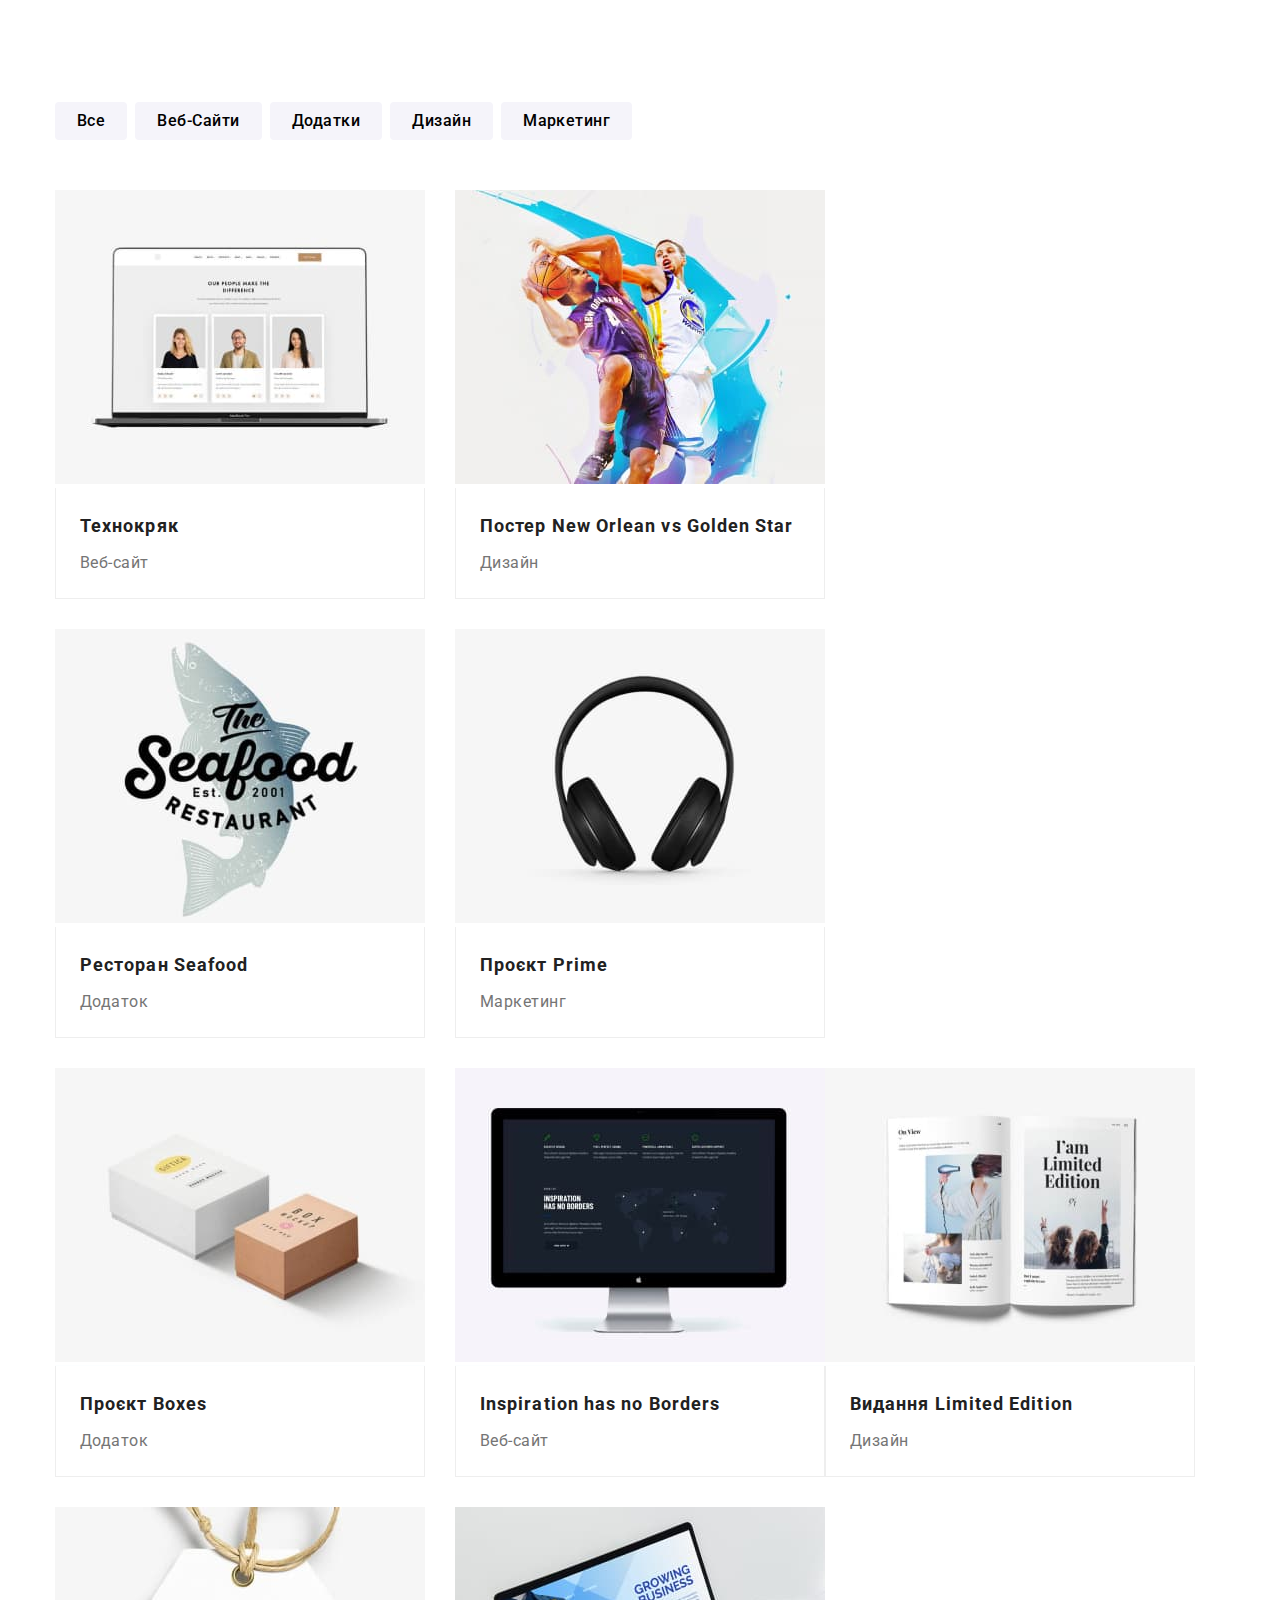
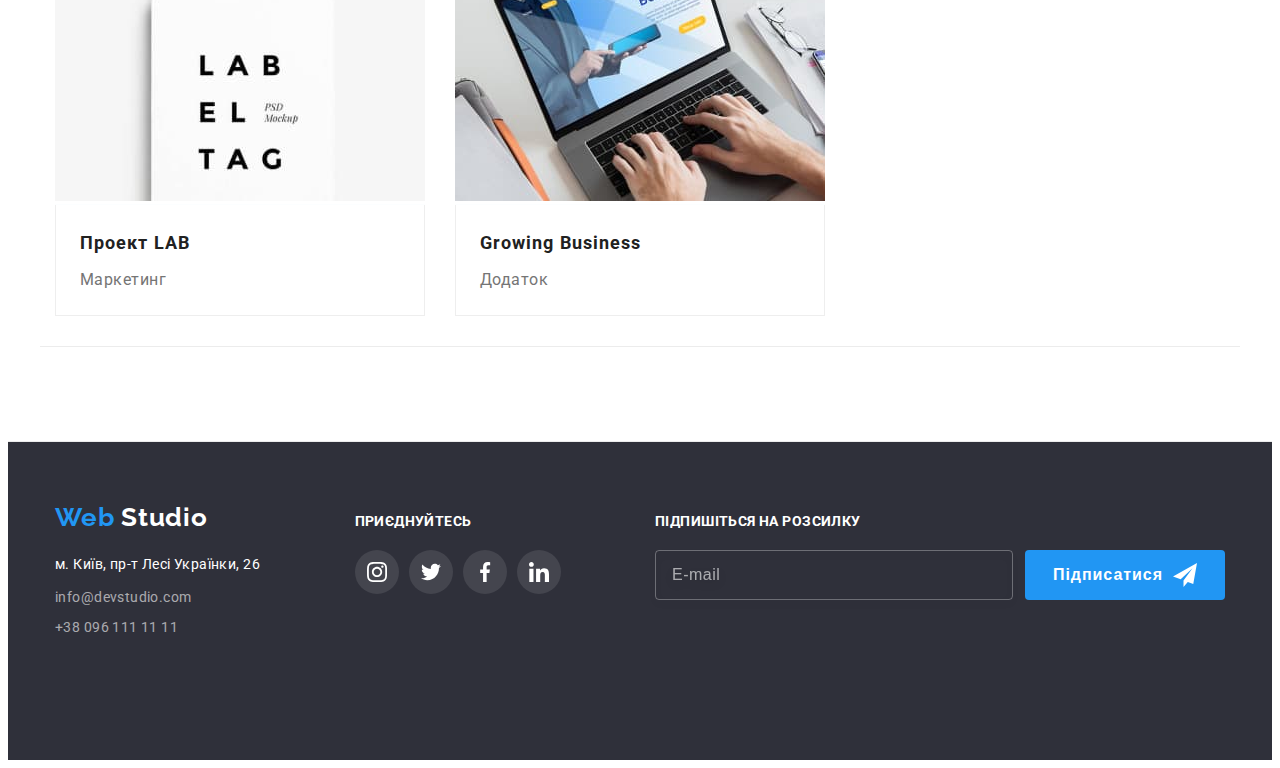
==== commit cbf8bada: "add changes" ====
--- a/portfolio.html
+++ b/portfolio.html
@@ -75,7 +75,19 @@
 						<li class="gallery">
 							<a href="" class="gallery-link">
 								<div class="portfolio-top-wrap">
-									<img src="./images/portfolio1.jpg" alt="Веб-сайт Технокряк" width="370" height="294" />
+									<picture>
+									<source
+									srcset="./images/portfolio1.jpg 1x, ./images/portfolio1-2x.jpg 2x"
+									media="(min-width:1200px)">
+									<source
+									srcset="./images/portfolio1-tab.jpg 1x, ./images/portfolio1-tab-2x.jpg 2x"
+									media="(min-width:768px)">
+									<source
+									srcset="./images/portfolio1-mob.jpg 1x, ./images/portfolio1-mob-2x.jpg 2x"
+									media="(max-width:768px)">
+									<img src="./images/portfolio1-mob.jpg" alt="Веб-сайт Технокряк" width="450" height="294" />
+									</picture>
+									
 									<p class="portfolio-top-text">
 										Ресурс пропонує комплексні пропозиції з різним рівнем функціоналу та сервісів. Все це дозволить
 										відвідувачу отримати вичерпні відомості про компанію чи приватну особу.
@@ -90,12 +102,24 @@
 						<li class="gallery">
 							<a href="" class="gallery-link">
 								<div class="portfolio-top-wrap">
+									<picture>
+									<source
+									srcset="./images/portfolio2.jpg 1x, ./images/portfolio2-2x.jpg 2x"
+									media="(min-width:1200px)">
+									<source
+									srcset="./images/portfolio2-tab.jpg 1x, ./images/portfolio2-tab-2x.jpg 2x"
+									media="(min-width:768px)">
+									<source
+									srcset="./images/portfolio2-mob.jpg 1x, ./images/portfolio2-mob-2x.jpg 2x"
+									media="(max-width:768px)">
 									<img
-										src="./images/portfolio2.jpg"
+										src="./images/portfolio2-mob.jpg"
 										alt="Дизайн постеру New Orlean vs Golden Star"
-										width="370"
+										width="450"
 										height="294"
 									/>
+									</picture>
+									
 									<p class="portfolio-top-text">
 										Ресурс пропонує комплексні пропозиції з різним рівнем функціоналу та сервісів. Все це дозволить
 										відвідувачу отримати вичерпні відомості про компанію чи приватну особу.
@@ -114,7 +138,19 @@
 						<li class="gallery">
 							<a href="" class="gallery-link">
 								<div class="portfolio-top-wrap">
-									<img src="./images/portfolio3.jpg" alt="Додаток для ресторану Seafood" width="370" height="294" />
+									<picture>
+									<source
+									srcset="./images/portfolio3.jpg 1x, ./images/portfolio3-2x.jpg 2x"
+									media="(min-width:1200px)">
+									<source
+									srcset="./images/portfolio3-tab.jpg 1x, ./images/portfolio3-tab-2x.jpg 2x"
+									media="(min-width:768px)">
+									<source
+									srcset="./images/portfolio3-mob.jpg 1x, ./images/portfolio3-mob-2x.jpg 2x"
+									media="(max-width:768px)">
+									<img src="./images/portfolio3-mob.jpg" alt="Додаток для ресторану Seafood" width="450" height="294" />
+									</picture>
+									
 									<p class="portfolio-top-text">
 										Ресурс пропонує комплексні пропозиції з різним рівнем функціоналу та сервісів. Все це дозволить
 										відвідувачу отримати вичерпні відомості про компанію чи приватну особу.
@@ -133,7 +169,19 @@
 						<li class="gallery">
 							<a href="" class="gallery-link">
 								<div class="portfolio-top-wrap">
-									<img src="./images/portfolio4.jpg" alt="Проєкт Prime" width="370" height="294" />
+									<picture>
+									<source
+									srcset="./images/portfolio4.jpg 1x, ./images/portfolio4-2x.jpg 2x"
+									media="(min-width:1200px)">
+									<source
+									srcset="./images/portfolio4-tab.jpg 1x, ./images/portfolio4-tab-2x.jpg 2x"
+									media="(min-width:768px)">
+									<source
+									srcset="./images/portfolio4-mob.jpg 1x, ./images/portfolio4-mob-2x.jpg 2x"
+									media="(max-width:768px)">
+									<img src="./images/portfolio4-mob.jpg" alt="Проєкт Prime" width="450" height="294" />
+									</picture>
+									
 									<p class="portfolio-top-text">
 										Ресурс пропонує комплексні пропозиції з різним рівнем функціоналу та сервісів. Все це дозволить
 										відвідувачу отримати вичерпні відомості про компанію чи приватну особу.
@@ -152,7 +200,19 @@
 						<li class="gallery">
 							<a href="" class="gallery-link">
 								<div class="portfolio-top-wrap">
-									<img src="./images/portfolio5.jpg" alt="Проєкт Boxes" width="370" height="294" />
+									<picture>
+									<source
+									srcset="./images/portfolio5.jpg 1x, ./images/portfolio5-2x.jpg 2x"
+									media="(min-width:1200px)">
+									<source
+									srcset="./images/portfolio5-tab.jpg 1x, ./images/portfolio5-tab-2x.jpg 2x"
+									media="(min-width:768px)">
+									<source
+									srcset="./images/portfolio5-mob.jpg 1x, ./images/portfolio5-mob-2x.jpg 2x"
+									media="(max-width:768px)">
+									<img src="./images/portfolio5-mob.jpg" alt="Проєкт Boxes" width="450" height="294" />
+									</picture>
+									
 									<p class="portfolio-top-text">
 										Ресурс пропонує комплексні пропозиції з різним рівнем функціоналу та сервісів. Все це дозволить
 										відвідувачу отримати вичерпні відомості про компанію чи приватну особу.
@@ -171,12 +231,24 @@
 						<li class="gallery">
 							<a href="" class="gallery-link">
 								<div class="portfolio-top-wrap">
+									<picture>
+									<source
+									srcset="./images/portfolio6.jpg 1x, ./images/portfolio6-2x.jpg 2x"
+									media="(min-width:1200px)">
+									<source
+									srcset="./images/portfolio6-tab.jpg 1x, ./images/portfolio6-tab-2x.jpg 2x"
+									media="(min-width:768px)">
+									<source
+									srcset="./images/portfolio6-mob.jpg 1x, ./images/portfolio6-mob-2x.jpg 2x"
+									media="(max-width:768px)">
 									<img
-										src="./images/portfolio6.jpg"
+										src="./images/portfolio6-mob.jpg"
 										alt="Веб-сайт Inspiration has no Borders"
-										width="370"
+										width="450"
 										height="294"
 									/>
+									</picture>
+									
 									<p class="portfolio-top-text">
 										Ресурс пропонує комплексні пропозиції з різним рівнем функціоналу та сервісів. Все це дозволить
 										відвідувачу отримати вичерпні відомості про компанію чи приватну особу.
@@ -192,12 +264,24 @@
 						<li class="gallery">
 							<a href="" class="gallery-link">
 								<div class="portfolio-top-wrap">
+									<picture>
+									<source
+									srcset="./images/portfolio7.jpg 1x, ./images/portfolio7-2x.jpg 2x"
+									media="(min-width:1200px)">
+									<source
+									srcset="./images/portfolio7-tab.jpg 1x, ./images/portfolio7-tab-2x.jpg 2x"
+									media="(min-width:768px)">
+									<source
+									srcset="./images/portfolio7-mob.jpg 1x, ./images/portfolio7-mob-2x.jpg 2x"
+									media="(max-width:768px)">
 									<img
-										src="./images/portfolio7.jpg"
+										src="./images/portfolio7-mob.jpg"
 										alt="Дизайн для видання Limited Edition"
-										width="370"
+										width="450"
 										height="294"
 									/>
+									</picture>
+									
 									<p class="portfolio-top-text">
 										Ресурс пропонує комплексні пропозиції з різним рівнем функціоналу та сервісів. Все це дозволить
 										відвідувачу отримати вичерпні відомості про компанію чи приватну особу.
@@ -216,7 +300,19 @@
 						<li class="gallery">
 							<a href="" class="gallery-link">
 								<div class="portfolio-top-wrap">
-									<img src="./images/portfolio8.jpg" alt="Проект LAB" width="370" height="294" />
+									<picture>
+									<source
+									srcset="./images/portfolio8.jpg 1x, ./images/portfolio8-2x.jpg 2x"
+									media="(min-width:1200px)">
+									<source
+									srcset="./images/portfolio8-tab.jpg 1x, ./images/portfolio8-tab-2x.jpg 2x"
+									media="(min-width:768px)">
+									<source
+									srcset="./images/portfolio8-mob.jpg 1x, ./images/portfolio8-mob-2x.jpg 2x"
+									media="(max-width:768px)">
+									<img src="./images/portfolio8-mob.jpg" alt="Проект LAB" width="450" height="294" />
+									</picture>
+									
 									<p class="portfolio-top-text">
 										Ресурс пропонує комплексні пропозиції з різним рівнем функціоналу та сервісів. Все це дозволить
 										відвідувачу отримати вичерпні відомості про компанію чи приватну особу.
@@ -235,7 +331,19 @@
 						<li class="gallery">
 							<a href="" class="gallery-link">
 								<div class="portfolio-top-wrap">
-									<img src="./images/portfolio9.jpg" alt="Додаток Growing Business" width="370" height="294" />
+									<picture>
+									<source
+									srcset="./images/portfolio9.jpg 1x, ./images/portfolio9-2x.jpg 2x"
+									media="(min-width:1200px)">
+									<source
+									srcset="./images/portfolio9-tab.jpg 1x, ./images/portfolio9-tab-2x.jpg 2x"
+									media="(min-width:768px)">
+									<source
+									srcset="./images/portfolio9-mob.jpg 1x, ./images/portfolio9-mob-2x.jpg 2x"
+									media="(max-width:768px)">
+									<img src="./images/portfolio9-mob.jpg" alt="Додаток Growing Business" width="450" height="294" />
+									</picture>
+									
 									<p class="portfolio-top-text">
 										Ресурс пропонує комплексні пропозиції з різним рівнем функціоналу та сервісів. Все це дозволить
 										відвідувачу отримати вичерпні відомості про компанію чи приватну особу.
--- a/css/main.min.css
+++ b/css/main.min.css
@@ -1 +1 @@
-html{-webkit-box-sizing:border-box;box-sizing:border-box}*,*::before,*::after{-webkit-box-sizing:inherit;box-sizing:inherit}body{color:var(--main-title-color);font-family:"Roboto",sans-serif}.list{list-style:none;margin:0;padding-left:0}:root{--main-title-color: #212121;--main-background-color: #f5f5f5;--secondary-title-color: #757575;--secondary-background-color: #2f303a;--accent-color: #2196f3;--hero-gradient: (rgba(47, 48, 58, 0.4))}section{padding-top:60px;padding-bottom:60px}@media screen and (min-width: 1200px){section{padding-top:94px;padding-bottom:94px}}.container{width:100%;padding-left:15px;padding-right:15px;margin-left:auto;margin-right:auto}@media screen and (min-width: 480px){.container{width:480px}}@media screen and (min-width: 768px){.container{width:768px}}@media screen and (min-width: 1200px){.container{width:1200px}}.header{background-color:#fff}.header__container{display:-webkit-box;display:-ms-flexbox;display:flex;-webkit-box-align:center;-ms-flex-align:center;align-items:center}.logo{font-family:"Raleway";font-weight:700;font-size:26px;line-height:1.19;letter-spacing:.03em;text-decoration:none;color:#000}.header__logo{margin-right:93px}a>span{color:#2196f3}.navigation__list,.contacts-list{display:-webkit-box;display:-ms-flexbox;display:flex;font-weight:500;font-size:14px;line-height:1.14;letter-spacing:.02em}.navigation__item:not(:last-child),.contacts-list__item:not(:last-child){margin-right:50px}.navigation__list.tel,.contacts-list.tel{margin-left:auto}.navigation__item,.contacts-list__item{padding-top:32px;padding-bottom:32px}.navigation__link,.contacts-list__link{padding-top:32px;padding-bottom:32px;font-family:"Roboto",sans-serif;font-style:normal;color:var(--main-title-color);text-decoration:none;-webkit-transition:color 250ms cubic-bezier(0.4, 0, 0.2, 1);transition:color 250ms cubic-bezier(0.4, 0, 0.2, 1)}.navigation__link.tel,.contacts-list__link.tel{color:var(--secondary-title-color)}.navigation__link:hover,.navigation__link:focus,.contacts-list__link:hover,.contacts-list__link:focus{color:var(--accent-color)}.navigation__link.current,.contacts-list__link.current{position:relative;color:var(--accent-color)}.navigation__link.current::after,.contacts-list__link.current::after{content:"";width:100%;height:4px;border-radius:2px;background-color:var(--accent-color);padding-left:2px;padding-right:2px;position:absolute;bottom:-1px;left:0}.contacts-list__icon{margin-right:10px;fill:currentColor}.hero{max-width:1600px;height:400px;margin-left:auto;margin-right:auto;padding-top:118px;padding-bottom:118px;background-image:var(--hero-gradient),url(../images/hero-mob.jpg);background-repeat:no-repeat;background-position:center;background-size:cover;background-color:var(--secondary-background-color);text-align:center}@media(min-device-pixel-ratio: 2),(-webkit-min-device-pixel-ratio: 2),(min-resolution: 192dpi),(min-resolution: 2dppx){.hero{background-image:var(--hero-gradient),url(../images/hero-mob-2x.jpg)}}@media screen and (min-width: 768px){.hero{background-image:var(--hero-gradient),url(../images/hero-tab.jpg)}}@media screen and (min-width: 768px)and (min-device-pixel-ratio: 2),screen and (min-width: 768px)and (-webkit-min-device-pixel-ratio: 2),screen and (min-width: 768px)and (min-resolution: 192dpi),screen and (min-width: 768px)and (min-resolution: 2dppx){.hero{background-image:var(--hero-gradient),url(../images/hero-tab-2x.jpg)}}@media screen and (min-width: 1200px){.hero{height:600px;padding-top:200px;padding-bottom:200px;background-image:var(--hero-gradient),url(../images/.hero.jpg)}}@media screen and (min-width: 1200px)and (min-device-pixel-ratio: 2),screen and (min-width: 1200px)and (-webkit-min-device-pixel-ratio: 2),screen and (min-width: 1200px)and (min-resolution: 192dpi),screen and (min-width: 1200px)and (min-resolution: 2dppx){.hero{background-image:var(--hero-gradient),url(../images/hero-2x.jpg)}}.hero__title{margin:0;margin-bottom:30px;font-weight:900;font-size:20px;line-height:1.62;letter-spacing:.06em;color:#fff;text-transform:uppercase}@media screen and (min-width: 480px){.hero__title{font-weight:900;font-size:26px;line-height:1.62;letter-spacing:.06em}}@media screen and (min-width: 1200px){.hero__title{font-weight:900;font-size:44px;line-height:1.36;letter-spacing:.06em}}.hero__btn{padding:10px 32px;border:none;border-radius:4px;display:inline-block;min-width:216px;text-align:center;font-family:inherit;color:#fff;background-color:#2196f3;font-weight:700;font-size:16px;line-height:1.88;letter-spacing:.06em;cursor:pointer}.features{padding-bottom:0}.feature__title,.checkbox{position:absolute;width:1px;height:1px;margin:-1px;border:0;padding:0;white-space:nowrap;-webkit-clip-path:inset(100%);clip-path:inset(100%);clip:rect(0 0 0 0);overflow:hidden}.feature__list{display:-webkit-box;display:-ms-flexbox;display:flex;-ms-flex-wrap:wrap;flex-wrap:wrap;-webkit-box-pack:justify;-ms-flex-pack:justify;justify-content:space-between;margin:0;gap:30px;letter-spacing:.03em}.feature__card{width:100%}@media screen and (min-width: 768px){.feature__card{width:calc(50% - 15px)}}@media screen and (min-width: 1200px){.feature__card{width:calc(25% - 22.5px)}}.feature__icon{width:70px;height:70px;fill:#000}.icon-wrap{display:-webkit-box;display:-ms-flexbox;display:flex;-webkit-box-pack:center;-ms-flex-pack:center;justify-content:center;-webkit-box-align:center;-ms-flex-align:center;align-items:center;height:120px;background:#f5f4fa;border-radius:4px}.feature__item{margin:0;margin-bottom:10px;margin-top:30px;font-weight:700;font-size:14px;line-height:1.14;text-transform:uppercase}.feature__text{margin:0;color:var(--secondary-title-color);font-weight:400;font-size:14px;line-height:1.71}.work{display:none}@media screen and (min-width: 1200px){.work{display:block}}.work-title{margin:0;margin-bottom:50px;text-align:center;font-weight:700;font-size:36px;line-height:1.17;letter-spacing:.03em}.work-list{display:-webkit-box;display:-ms-flexbox;display:flex;-webkit-box-pack:justify;-ms-flex-pack:justify;justify-content:space-between}.work-list>li>img{display:block}.work-top-wrap{position:relative;max-height:294px}.work-top-title{margin:0;padding-top:27px;padding-bottom:27px;position:absolute;bottom:0;width:100%;min-height:70px;background:rgba(47,48,58,.8);font-weight:700;font-size:14px;line-height:1.14;letter-spacing:.03em;text-align:center;text-transform:uppercase;color:#fff}.team{background-color:#f5f4fa}.team-title{margin:0;margin-bottom:50px;font-weight:700;font-size:36px;line-height:1.17;letter-spacing:.03em;text-align:center}.team-list{display:-webkit-box;display:-ms-flexbox;display:flex;-ms-flex-wrap:wrap;flex-wrap:wrap;-webkit-box-pack:justify;-ms-flex-pack:justify;justify-content:space-between;gap:30px}.team-list>li{width:100%;background:#fff;-webkit-box-shadow:0px 1px 3px rgba(0,0,0,.12),0px 1px 1px rgba(0,0,0,.14),0px 2px 1px rgba(0,0,0,.2);box-shadow:0px 1px 3px rgba(0,0,0,.12),0px 1px 1px rgba(0,0,0,.14),0px 2px 1px rgba(0,0,0,.2);border-radius:0px 0px 4px 4px}@media screen and (min-width: 768px){.team-list>li{width:calc(50% - 15px)}}@media screen and (min-width: 1200px){.team-list>li{width:calc(25% - 22.5px)}}.team-list>li>img{display:block}.photo-description{padding-top:30px;padding-bottom:30px}.team-item{margin:0;margin-bottom:10px;font-weight:500;font-size:16px;line-height:1.19;letter-spacing:.03em;text-align:center}.team-text{margin:0;margin-bottom:16px;font-weight:400;color:var(--secondary-title-color);text-align:center}.team-soc,.footer-soc{display:-webkit-box;display:-ms-flexbox;display:flex;-webkit-box-pack:center;-ms-flex-pack:center;justify-content:center;gap:10px}.team-soc-link{display:-webkit-box;display:-ms-flexbox;display:flex;-webkit-box-align:center;-ms-flex-align:center;align-items:center;-webkit-box-pack:center;-ms-flex-pack:center;justify-content:center;width:44px;height:44px;border-radius:50%;-webkit-transition:background-color 250ms cubic-bezier(0.4, 0, 0.2, 1);transition:background-color 250ms cubic-bezier(0.4, 0, 0.2, 1)}.team-soc-link:hover,.team-soc-link:focus{background-color:var(--accent-color)}.team-soc-icon{fill:#afb1b8;-webkit-transition:fill 250ms cubic-bezier(0.4, 0, 0.2, 1);transition:fill 250ms cubic-bezier(0.4, 0, 0.2, 1)}.team-soc-link:hover .team-soc-icon,.team-soc-link:focus .team-soc-icon{fill:#fff}.klients-title{margin:0;margin-bottom:50px;font-weight:700;font-size:36px;line-height:1.17;text-align:center}.klient-logo{display:-webkit-box;display:-ms-flexbox;display:flex;-webkit-box-align:center;-ms-flex-align:center;align-items:center;-webkit-box-pack:center;-ms-flex-pack:center;justify-content:center;-ms-flex-wrap:wrap;flex-wrap:wrap;gap:30px}.klient-logo-item{display:block;width:calc(100% - 30px)/2}.klient-logo-link{display:-webkit-box;display:-ms-flexbox;display:flex;-webkit-box-align:center;-ms-flex-align:center;align-items:center;-webkit-box-pack:center;-ms-flex-pack:center;justify-content:center;width:130px;height:92px;border:1px solid #afb1b8;border-radius:4px;-webkit-transition:border 250ms cubic-bezier(0.4, 0, 0.2, 1),fill 250ms cubic-bezier(0.4, 0, 0.2, 1);transition:border 250ms cubic-bezier(0.4, 0, 0.2, 1),fill 250ms cubic-bezier(0.4, 0, 0.2, 1)}@media screen and (min-width: 480px){.klient-logo-link{width:210px}}@media screen and (min-width: 768px){.klient-logo-link{width:226px}}@media screen and (min-width: 1200px){.klient-logo-link{width:170px}}.klient-logo-link:hover,.klient-logo-link:focus{border:1px solid var(--accent-color)}.klient-logo-icon{fill:#afb1b8}.klient-logo-link:hover .klient-logo-icon,.klient-logo-link:focus .klient-logo-icon{fill:var(--accent-color)}.footer{padding-top:60px;padding-bottom:60px;background-color:var(--secondary-background-color);font-weight:400;font-size:14px;line-height:1.71;letter-spacing:.03em}.footer>.container{display:-webkit-box;display:-ms-flexbox;display:flex;-webkit-box-pack:center;-ms-flex-pack:center;justify-content:center;-webkit-box-align:center;-ms-flex-align:center;align-items:center;-ms-flex-wrap:wrap;flex-wrap:wrap;-webkit-box-orient:vertical;-webkit-box-direction:normal;-ms-flex-direction:column;flex-direction:column}@media screen and (min-width: 768px){.footer>.container{-webkit-box-orient:horizontal;-webkit-box-direction:normal;-ms-flex-direction:row;flex-direction:row;-ms-flex-pack:distribute;justify-content:space-around}}@media screen and (min-width: 1200px){.footer>.container{-webkit-box-orient:horizontal;-webkit-box-direction:normal;-ms-flex-direction:row;flex-direction:row;-webkit-box-align:baseline;-ms-flex-align:baseline;align-items:baseline;-webkit-box-pack:justify;-ms-flex-pack:justify;justify-content:space-between}}.footer-container{-webkit-box-pack:start;-ms-flex-pack:start;justify-content:start;max-width:250px;margin-right:0;margin-left:0;margin-bottom:60px}.footer-title{margin-top:0;margin-bottom:20px;text-align:center;font-weight:700;font-size:14px;line-height:1.14;letter-spacing:.03em;text-transform:uppercase;color:#fff}@media screen and (min-width: 1200px){.footer-title{text-align:start}}.footer-logo{display:block;margin-bottom:20px;text-align:center;color:#fff}@media screen and (min-width: 1200px){.footer-logo{text-align:start}}.adress{font-style:normal;color:#fff;text-decoration:none;-webkit-transition:color 250ms cubic-bezier(0.4, 0, 0.2, 1);transition:color 250ms cubic-bezier(0.4, 0, 0.2, 1);display:block;margin-bottom:9px;text-align:center}@media screen and (min-width: 1200px){.adress{text-align:start}}.adress:hover,.adress:focus{color:var(--accent-color)}.footer-list{color:rgba(255,255,255,.6)}.footer-list li{text-align:center}@media screen and (min-width: 1200px){.footer-list li{text-align:start}}.footer-list>li:not(:nth-last-child(-n+1)){margin-bottom:6px}.footer-item{font-family:inherit;font-style:normal;color:rgba(255,255,255,.6);text-decoration:none;-webkit-transition:color 250ms cubic-bezier(0.4, 0, 0.2, 1);transition:color 250ms cubic-bezier(0.4, 0, 0.2, 1)}.footer-item:hover,.footer-item:focus{color:var(--accent-color)}.footer-soc-link{display:-webkit-box;display:-ms-flexbox;display:flex;-webkit-box-align:center;-ms-flex-align:center;align-items:center;-webkit-box-pack:center;-ms-flex-pack:center;justify-content:center;width:44px;height:44px;border-radius:50%;-webkit-transition:background-color 250ms cubic-bezier(0.4, 0, 0.2, 1);transition:background-color 250ms cubic-bezier(0.4, 0, 0.2, 1);background-color:rgba(255,255,255,.1)}.footer-soc-link:hover,.footer-soc-link:focus{background-color:var(--accent-color)}.subscription-field{width:100%}@media screen and (min-width: 1200px){.subscription-field{width:570px}}.footer-soc-icon{fill:#fff;-webkit-transition:fill 250ms cubic-bezier(0.4, 0, 0.2, 1);transition:fill 250ms cubic-bezier(0.4, 0, 0.2, 1)}@media screen and (min-width: 1200px){.subscription.container{margin:0;width:570px}}.subscription-title{margin:0;margin-bottom:20px;text-align:center;font-weight:700;font-size:14px;line-height:1.14;letter-spacing:.03em;text-transform:uppercase;color:#fff}@media screen and (min-width: 1200px){.subscription-title{text-align:start}}.subscription-wrap{display:-webkit-box;display:-ms-flexbox;display:flex;-webkit-box-orient:vertical;-webkit-box-direction:normal;-ms-flex-direction:column;flex-direction:column;-webkit-box-pack:center;-ms-flex-pack:center;justify-content:center;-webkit-box-align:center;-ms-flex-align:center;align-items:center}@media screen and (min-width: 1200px){.subscription-wrap{-webkit-box-orient:horizontal;-webkit-box-direction:normal;-ms-flex-direction:row;flex-direction:row}}.subscription-input{margin-right:0;margin-bottom:20px;width:100%;height:50px;padding:15px 16px;border:1px solid rgba(255,255,255,.3);-webkit-filter:drop-shadow(0px 4px 4px rgba(0, 0, 0, 0.15));filter:drop-shadow(0px 4px 4px rgba(0, 0, 0, 0.15));border-radius:4px;background-color:rgba(0,0,0,0);cursor:pointer}@media screen and (min-width: 480px){.subscription-input{width:450px}}@media screen and (min-width: 1200px){.subscription-input{width:358px;margin-right:12px;margin-bottom:0}}.subscription-input::-webkit-input-placeholder{font-weight:400;font-size:16px;line-height:1.25;letter-spacing:.03em;color:rgba(255,255,255,.6)}.subscription-input::-moz-placeholder{font-weight:400;font-size:16px;line-height:1.25;letter-spacing:.03em;color:rgba(255,255,255,.6)}.subscription-input:-ms-input-placeholder{font-weight:400;font-size:16px;line-height:1.25;letter-spacing:.03em;color:rgba(255,255,255,.6)}.subscription-input::-ms-input-placeholder{font-weight:400;font-size:16px;line-height:1.25;letter-spacing:.03em;color:rgba(255,255,255,.6)}.subscription-input::placeholder{font-weight:400;font-size:16px;line-height:1.25;letter-spacing:.03em;color:rgba(255,255,255,.6)}.subscription-submit{margin:0;display:-webkit-box;display:-ms-flexbox;display:flex;-webkit-box-align:center;-ms-flex-align:center;align-items:center;-webkit-box-pack:center;-ms-flex-pack:center;justify-content:center;gap:10px;width:200px;height:50px;font-weight:700;font-size:16px;line-height:1.88;letter-spacing:.06em;background-color:var(--accent-color);color:#fff;border-radius:4px;border:none;cursor:pointer}.portfolio{background-color:#fff;font-family:"Roboto",sans-serif;border-bottom:1px solid #ececec}.portfolio>h1{position:absolute;width:1px;height:1px;margin:-1px;border:0;padding:0;white-space:nowrap;-webkit-clip-path:inset(100%);clip-path:inset(100%);clip:rect(0 0 0 0);overflow:hidden}.header--bordered{border-bottom:1px solid #ececec}.portfolio-list{display:-webkit-box;display:-ms-flexbox;display:flex;-webkit-box-pack:start;-ms-flex-pack:start;justify-content:start;-ms-flex-wrap:wrap;flex-wrap:wrap;color:inherit;text-decoration:none}.portfolio-list:not(:last-child){margin-bottom:50px}li.gallery{width:100%}li.gallery:not(:nth-last-child(-n+1)){margin-bottom:30px}@media screen and (min-width: 768px){li.gallery{width:calc(50% - 15px)}li.gallery:not(:nth-child(2n)){margin-right:30px}li.gallery:not(:nth-last-child(-n+1)){margin-bottom:30px}}@media screen and (min-width: 1200px){li.gallery{width:calc(33.3333333333% - 20px)}li.gallery:not(:nth-child(3n)){margin-right:30px}li.gallery:not(:nth-last-child(-n+3)){margin-bottom:30px}}.portfolio-btn{padding:6px 22px;border:rgba(0,0,0,0);font-family:inherit;font-weight:500;font-size:16px;line-height:1.62;letter-spacing:.03em;text-align:center;text-decoration:none;text-transform:capitalize;cursor:pointer;background-color:#f5f4fa;border-radius:4px}button{-webkit-transition:color 250ms cubic-bezier(0.4, 0, 0.2, 1),background-color 250ms cubic-bezier(0.4, 0, 0.2, 1),-webkit-box-shadow 250ms cubic-bezier(0.4, 0, 0.2, 1);transition:color 250ms cubic-bezier(0.4, 0, 0.2, 1),background-color 250ms cubic-bezier(0.4, 0, 0.2, 1),-webkit-box-shadow 250ms cubic-bezier(0.4, 0, 0.2, 1);transition:color 250ms cubic-bezier(0.4, 0, 0.2, 1),background-color 250ms cubic-bezier(0.4, 0, 0.2, 1),box-shadow 250ms cubic-bezier(0.4, 0, 0.2, 1);transition:color 250ms cubic-bezier(0.4, 0, 0.2, 1),background-color 250ms cubic-bezier(0.4, 0, 0.2, 1),box-shadow 250ms cubic-bezier(0.4, 0, 0.2, 1),-webkit-box-shadow 250ms cubic-bezier(0.4, 0, 0.2, 1)}button:hover,button:focus{color:var(--main-background-color);background-color:var(--accent-color);-webkit-box-shadow:0px 3px 1px rgba(0,0,0,.1),0px 1px 2px rgba(0,0,0,.08),0px 2px 2px rgba(0,0,0,.12);box-shadow:0px 3px 1px rgba(0,0,0,.1),0px 1px 2px rgba(0,0,0,.08),0px 2px 2px rgba(0,0,0,.12)}li.list-btn:not(:nth-last-child(-n+1)){margin-right:8px}.portfolio-title{width:370px;margin:0;margin-bottom:4px;font-weight:700;font-size:18px;line-height:2;letter-spacing:.06em}.gallery-link{display:block;text-decoration:none;color:inherit;-webkit-transition:-webkit-box-shadow 250ms cubic-bezier(0.4, 0, 0.2, 1);transition:-webkit-box-shadow 250ms cubic-bezier(0.4, 0, 0.2, 1);transition:box-shadow 250ms cubic-bezier(0.4, 0, 0.2, 1);transition:box-shadow 250ms cubic-bezier(0.4, 0, 0.2, 1), -webkit-box-shadow 250ms cubic-bezier(0.4, 0, 0.2, 1)}.gallery-link:hover,.gallery-link:focus{-webkit-box-shadow:0px 1px 1px rgba(0,0,0,.12),0px 4px 4px rgba(0,0,0,.06),1px 4px 6px rgba(0,0,0,.16);box-shadow:0px 1px 1px rgba(0,0,0,.12),0px 4px 4px rgba(0,0,0,.06),1px 4px 6px rgba(0,0,0,.16)}.portfolio-top-wrap{position:relative;overflow:hidden}.portfolio-top-text{position:absolute;top:0;left:0;height:100%;margin:0;padding-top:63px;padding-bottom:63px;padding-right:10px;padding-left:38px;font-weight:400;font-size:18px;line-height:1.56;letter-spacing:.03em;color:#fff;background:rgba(33,150,243,.9);overflow:auto;-webkit-transform:translateY(100%);transform:translateY(100%);-webkit-transition:-webkit-transform 250ms cubic-bezier(0.4, 0, 0.2, 1);transition:-webkit-transform 250ms cubic-bezier(0.4, 0, 0.2, 1);transition:transform 250ms cubic-bezier(0.4, 0, 0.2, 1);transition:transform 250ms cubic-bezier(0.4, 0, 0.2, 1), -webkit-transform 250ms cubic-bezier(0.4, 0, 0.2, 1)}.gallery:hover .portfolio-top-text{-webkit-transform:translateY(0);transform:translateY(0)}.gallery-description{padding-left:24px;padding-right:24px;padding-top:20px;padding-bottom:20px;border-right:1px solid #eee;border-left:1px solid #eee;border-bottom:1px solid #eee}.portfolio-link{text-decoration:none;color:inherit}.portfolio-filtr{width:370px;margin:0;padding-top:0;font-weight:400;font-size:16px;line-height:1.88;letter-spacing:.03em;color:#757575}.backdrop{position:fixed;top:0;width:100%;height:100%;background-color:rgba(0,0,0,.2);-webkit-transition:opacity 250ms cubic-bezier(0.4, 0, 0.2, 1),visibility 250ms cubic-bezier(0.4, 0, 0.2, 1);transition:opacity 250ms cubic-bezier(0.4, 0, 0.2, 1),visibility 250ms cubic-bezier(0.4, 0, 0.2, 1)}.modal{position:absolute;width:528px;height:581px;left:50%;top:50%;-webkit-transform:translate(-50%, -50%);transform:translate(-50%, -50%);background:#fff;-webkit-box-shadow:0px 1px 3px rgba(0,0,0,.12),0px 1px 1px rgba(0,0,0,.14),0px 2px 1px rgba(0,0,0,.2);box-shadow:0px 1px 3px rgba(0,0,0,.12),0px 1px 1px rgba(0,0,0,.14),0px 2px 1px rgba(0,0,0,.2);border-radius:4px}.modal-icon{fill:#000;-webkit-transition:fill 250ms cubic-bezier(0.4, 0, 0.2, 1);transition:fill 250ms cubic-bezier(0.4, 0, 0.2, 1)}.btn-modal:hover .modal-icon,.btn-modal:focus .modal-icon{fill:var(--accent-color)}button.btn-modal{display:-webkit-box;display:-ms-flexbox;display:flex;-webkit-box-pack:center;-ms-flex-pack:center;justify-content:center;-webkit-box-align:center;-ms-flex-align:center;align-items:center;position:absolute;top:8px;right:8px;width:30px;height:30px;background:#fff;border:1px solid rgba(0,0,0,.1);border-radius:50%;-webkit-box-shadow:none;box-shadow:none;fill:#2196f3;cursor:pointer}.is-hidden{opacity:0;visibility:hidden;pointer-events:none}.modal-title{margin:0;margin-bottom:30px;font-weight:700;font-size:20px;line-height:1.15;letter-spacing:.03em;text-align:center;color:#212121}.modal-field{display:-webkit-box;display:-ms-flexbox;display:flex;-webkit-box-orient:vertical;-webkit-box-direction:normal;-ms-flex-direction:column;flex-direction:column;width:528px;height:581px;margin-left:auto;margin-right:auto;padding:40px}.form-field input{width:100%;height:40px;padding-left:40px;border:1px solid rgba(33,33,33,.2);border-radius:4px;cursor:pointer;-webkit-transition:border 250ms cubic-bezier(0.4, 0, 0.2, 1);transition:border 250ms cubic-bezier(0.4, 0, 0.2, 1)}.form-field input:hover,.form-field input:focus{border:1px solid #2196f3}.form-field input:focus-visible{outline:none}.form-field{margin-bottom:28px;display:-webkit-box;display:-ms-flexbox;display:flex;-webkit-box-orient:vertical;-webkit-box-direction:normal;-ms-flex-direction:column;flex-direction:column;position:relative}.form-field label{position:absolute;left:0;top:-4px;-webkit-transform:translateY(-100%);transform:translateY(-100%);margin-bottom:4px;font-weight:400;font-size:12px;line-height:1.17;letter-spacing:.01em;color:#757575}textarea{resize:none;padding:20px 16px 12px 16px;width:100%;height:120px;border:1px solid rgba(33,33,33,.2);border-radius:4px;cursor:pointer;-webkit-transition:border 250ms cubic-bezier(0.4, 0, 0.2, 1);transition:border 250ms cubic-bezier(0.4, 0, 0.2, 1)}textarea:focus,textarea:hover{border:1px solid #2196f3}textarea:focus-visible{outline:none}textarea::-webkit-input-placeholder{font-weight:400;font-size:12px;line-height:1.17;letter-spacing:.01em;color:rgba(117,117,117,.5)}textarea::-moz-placeholder{font-weight:400;font-size:12px;line-height:1.17;letter-spacing:.01em;color:rgba(117,117,117,.5)}textarea:-ms-input-placeholder{font-weight:400;font-size:12px;line-height:1.17;letter-spacing:.01em;color:rgba(117,117,117,.5)}textarea::-ms-input-placeholder{font-weight:400;font-size:12px;line-height:1.17;letter-spacing:.01em;color:rgba(117,117,117,.5)}textarea::placeholder{font-weight:400;font-size:12px;line-height:1.17;letter-spacing:.01em;color:rgba(117,117,117,.5)}.modal-checkbox{margin-bottom:30px;position:relative}.modal-checkbox label{display:-webkit-box;display:-ms-flexbox;display:flex;-webkit-box-align:center;-ms-flex-align:center;align-items:center;-webkit-box-pack:center;-ms-flex-pack:center;justify-content:center;padding-left:20px;font-weight:400;font-size:14px;line-height:1.71;letter-spacing:.03em;color:#757575;cursor:pointer}.modal-checkbox a{display:-webkit-box;display:-ms-flexbox;display:flex;-webkit-box-align:center;-ms-flex-align:center;align-items:center;-webkit-box-pack:center;-ms-flex-pack:center;justify-content:center;margin-left:4px;color:#2196f3}.chekbox-text{margin-left:20px}.check-icon{fill:#fff}.check-box{display:-webkit-box;display:-ms-flexbox;display:flex;-webkit-box-align:center;-ms-flex-align:center;align-items:center;-webkit-box-pack:center;-ms-flex-pack:center;justify-content:center;position:absolute;left:20px;top:5px;width:16px;height:15px;background:#fff;border:2px solid #000;border-radius:2px;cursor:pointer;-webkit-transition:background 250ms cubic-bezier(0.4, 0, 0.2, 1);transition:background 250ms cubic-bezier(0.4, 0, 0.2, 1);-webkit-transition:border 250ms cubic-bezier(0.4, 0, 0.2, 1);transition:border 250ms cubic-bezier(0.4, 0, 0.2, 1)}.checkbox:checked+.check-box{background:var(--accent-color);border:none}.checkbox{position:absolute;width:1px;height:1px;margin:-1px;border:0;padding:0;white-space:nowrap;-webkit-clip-path:inset(100%);clip-path:inset(100%);clip:rect(0 0 0 0);overflow:hidden}.modal-submit{margin-left:auto;margin-right:auto;padding:10px 52px;width:200px;height:50px;background:#2196f3;-webkit-box-shadow:0px 4px 4px rgba(0,0,0,.15);box-shadow:0px 4px 4px rgba(0,0,0,.15);border-radius:4px;border:none;font-weight:700;font-size:16px;line-height:1.88;letter-spacing:.06em;color:#fff;cursor:pointer}.form-icon{position:absolute;height:18px;top:50%;left:12px;-webkit-transform:translateY(-50%);transform:translateY(-50%);-webkit-transition:fill 250ms cubic-bezier(0.4, 0, 0.2, 1);transition:fill 250ms cubic-bezier(0.4, 0, 0.2, 1)}.form-field input:hover+.form-icon,.form-field input:focus+.form-icon{fill:var(--accent-color)}/*# sourceMappingURL=main.min.css.map */+html{-webkit-box-sizing:border-box;box-sizing:border-box}*,*::before,*::after{-webkit-box-sizing:inherit;box-sizing:inherit}body{color:var(--main-title-color);font-family:"Roboto",sans-serif}.list{list-style:none;margin:0;padding-left:0}img{max-width:100%;height:auto}:root{--main-title-color: #212121;--main-background-color: #f5f5f5;--secondary-title-color: #757575;--secondary-background-color: #2f303a;--accent-color: #2196f3}section{padding-top:60px;padding-bottom:60px}@media screen and (min-width: 1200px){section{padding-top:94px;padding-bottom:94px}}.container{width:100%;padding-left:15px;padding-right:15px;margin-left:auto;margin-right:auto}@media screen and (min-width: 480px){.container{width:480px}}@media screen and (min-width: 768px){.container{width:768px}}@media screen and (min-width: 1200px){.container{width:1200px}}.header{background-color:#fff}.header__container{display:-webkit-box;display:-ms-flexbox;display:flex;-webkit-box-align:center;-ms-flex-align:center;align-items:center}.logo{font-family:"Raleway";font-weight:700;font-size:26px;line-height:1.19;letter-spacing:.03em;text-decoration:none;color:#000}.header__logo{margin-right:93px}a>span{color:#2196f3}.navigation__list,.contacts-list{display:-webkit-box;display:-ms-flexbox;display:flex;font-weight:500;font-size:14px;line-height:1.14;letter-spacing:.02em}.navigation__item:not(:last-child),.contacts-list__item:not(:last-child){margin-right:50px}.navigation__list.tel,.contacts-list.tel{margin-left:auto}.navigation__item,.contacts-list__item{padding-top:32px;padding-bottom:32px}.navigation__link,.contacts-list__link{padding-top:32px;padding-bottom:32px;font-family:"Roboto",sans-serif;font-style:normal;color:var(--main-title-color);text-decoration:none;-webkit-transition:color 250ms cubic-bezier(0.4, 0, 0.2, 1);transition:color 250ms cubic-bezier(0.4, 0, 0.2, 1)}.navigation__link.tel,.contacts-list__link.tel{color:var(--secondary-title-color)}.navigation__link:hover,.navigation__link:focus,.contacts-list__link:hover,.contacts-list__link:focus{color:var(--accent-color)}.navigation__link.current,.contacts-list__link.current{position:relative;color:var(--accent-color)}.navigation__link.current::after,.contacts-list__link.current::after{content:"";width:100%;height:4px;border-radius:2px;background-color:var(--accent-color);padding-left:2px;padding-right:2px;position:absolute;bottom:-1px;left:0}.contacts-list__icon{margin-right:10px;fill:currentColor}.hero{max-width:1600px;height:400px;margin-left:auto;margin-right:auto;padding-top:118px;padding-bottom:118px;background-image:-webkit-gradient(linear, left top, left bottom, from(rgba(47, 48, 58, 0.4))),url(../images/hero-mob.jpg);background-image:linear-gradient(rgba(47, 48, 58, 0.4)),url(../images/hero-mob.jpg);background-repeat:no-repeat;background-position:center;background-size:cover;background-color:var(--secondary-background-color);text-align:center}@media(min-device-pixel-ratio: 2),(-webkit-min-device-pixel-ratio: 2),(min-resolution: 192dpi),(min-resolution: 2dppx){.hero{background-image:-webkit-gradient(linear, left top, left bottom, from(rgba(47, 48, 58, 0.4))),url(../images/hero-mob-2x.jpg);background-image:linear-gradient(rgba(47, 48, 58, 0.4)),url(../images/hero-mob-2x.jpg)}}@media screen and (min-width: 768px){.hero{background-image:-webkit-gradient(linear, left top, left bottom, from(rgba(47, 48, 58, 0.4))),url(../images/hero-tab.jpg);background-image:linear-gradient(rgba(47, 48, 58, 0.4)),url(../images/hero-tab.jpg)}}@media screen and (min-width: 768px)and (min-device-pixel-ratio: 2),screen and (min-width: 768px)and (-webkit-min-device-pixel-ratio: 2),screen and (min-width: 768px)and (min-resolution: 192dpi),screen and (min-width: 768px)and (min-resolution: 2dppx){.hero{background-image:-webkit-gradient(linear, left top, left bottom, from(rgba(47, 48, 58, 0.4))),url(../images/hero-tab-2x.jpg);background-image:linear-gradient(rgba(47, 48, 58, 0.4)),url(../images/hero-tab-2x.jpg)}}@media screen and (min-width: 1200px){.hero{height:600px;padding-top:200px;padding-bottom:200px;background-image:-webkit-gradient(linear, left top, left bottom, from(rgba(47, 48, 58, 0.4))),url(../images/.hero.jpg);background-image:linear-gradient(rgba(47, 48, 58, 0.4)),url(../images/.hero.jpg)}}@media screen and (min-width: 1200px)and (min-device-pixel-ratio: 2),screen and (min-width: 1200px)and (-webkit-min-device-pixel-ratio: 2),screen and (min-width: 1200px)and (min-resolution: 192dpi),screen and (min-width: 1200px)and (min-resolution: 2dppx){.hero{background-image:-webkit-gradient(linear, left top, left bottom, from(rgba(47, 48, 58, 0.4))),url(../images/hero-2x.jpg);background-image:linear-gradient(rgba(47, 48, 58, 0.4)),url(../images/hero-2x.jpg)}}.hero__title{margin:0;margin-bottom:30px;font-weight:900;font-size:20px;line-height:1.62;letter-spacing:.06em;color:#fff;text-transform:uppercase}@media screen and (min-width: 480px){.hero__title{font-weight:900;font-size:26px;line-height:1.62;letter-spacing:.06em}}@media screen and (min-width: 1200px){.hero__title{font-weight:900;font-size:44px;line-height:1.36;letter-spacing:.06em}}.hero__btn{padding:10px 32px;border:none;border-radius:4px;display:inline-block;min-width:216px;text-align:center;font-family:inherit;color:#fff;background-color:#2196f3;font-weight:700;font-size:16px;line-height:1.88;letter-spacing:.06em;cursor:pointer}.features{padding-bottom:0}.feature__title,.checkbox{position:absolute;width:1px;height:1px;margin:-1px;border:0;padding:0;white-space:nowrap;-webkit-clip-path:inset(100%);clip-path:inset(100%);clip:rect(0 0 0 0);overflow:hidden}.feature__list{display:-webkit-box;display:-ms-flexbox;display:flex;-ms-flex-wrap:wrap;flex-wrap:wrap;-webkit-box-pack:justify;-ms-flex-pack:justify;justify-content:space-between;margin:0;gap:30px;letter-spacing:.03em}.feature__card{width:100%}@media screen and (min-width: 768px){.feature__card{width:calc(50% - 15px)}}@media screen and (min-width: 1200px){.feature__card{width:calc(25% - 22.5px)}}.feature__icon{width:70px;height:70px;fill:#000}.icon-wrap{display:-webkit-box;display:-ms-flexbox;display:flex;-webkit-box-pack:center;-ms-flex-pack:center;justify-content:center;-webkit-box-align:center;-ms-flex-align:center;align-items:center;height:120px;background:#f5f4fa;border-radius:4px}.feature__item{margin:0;margin-bottom:10px;margin-top:30px;font-weight:700;font-size:14px;line-height:1.14;text-transform:uppercase}.feature__text{margin:0;color:var(--secondary-title-color);font-weight:400;font-size:14px;line-height:1.71}.work{display:none}@media screen and (min-width: 1200px){.work{display:block}}.work-title{margin:0;margin-bottom:50px;text-align:center;font-weight:700;font-size:36px;line-height:1.17;letter-spacing:.03em}.work-list{display:-webkit-box;display:-ms-flexbox;display:flex;-webkit-box-pack:justify;-ms-flex-pack:justify;justify-content:space-between}.work-list>li>img{display:block}.work-top-wrap{position:relative;max-height:294px}.work-top-title{margin:0;padding-top:27px;padding-bottom:27px;position:absolute;bottom:0;width:100%;min-height:70px;background:rgba(47,48,58,.8);font-weight:700;font-size:14px;line-height:1.14;letter-spacing:.03em;text-align:center;text-transform:uppercase;color:#fff}.team{background-color:#f5f4fa}.team-title{margin:0;margin-bottom:50px;font-weight:700;font-size:36px;line-height:1.17;letter-spacing:.03em;text-align:center}.team-list{display:-webkit-box;display:-ms-flexbox;display:flex;-ms-flex-wrap:wrap;flex-wrap:wrap;-webkit-box-pack:justify;-ms-flex-pack:justify;justify-content:space-between;gap:30px}.team-list>li{width:100%;background:#fff;-webkit-box-shadow:0px 1px 3px rgba(0,0,0,.12),0px 1px 1px rgba(0,0,0,.14),0px 2px 1px rgba(0,0,0,.2);box-shadow:0px 1px 3px rgba(0,0,0,.12),0px 1px 1px rgba(0,0,0,.14),0px 2px 1px rgba(0,0,0,.2);border-radius:0px 0px 4px 4px}@media screen and (min-width: 768px){.team-list>li{width:calc(50% - 15px)}}@media screen and (min-width: 1200px){.team-list>li{width:calc(25% - 22.5px)}}.team-list>li>img{display:block}.photo-description{padding-top:30px;padding-bottom:30px}.team-item{margin:0;margin-bottom:10px;font-weight:500;font-size:16px;line-height:1.19;letter-spacing:.03em;text-align:center}.team-text{margin:0;margin-bottom:16px;font-weight:400;color:var(--secondary-title-color);text-align:center}.team-soc,.footer-soc{display:-webkit-box;display:-ms-flexbox;display:flex;-webkit-box-pack:center;-ms-flex-pack:center;justify-content:center;gap:10px}.team-soc-link{display:-webkit-box;display:-ms-flexbox;display:flex;-webkit-box-align:center;-ms-flex-align:center;align-items:center;-webkit-box-pack:center;-ms-flex-pack:center;justify-content:center;width:44px;height:44px;border-radius:50%;-webkit-transition:background-color 250ms cubic-bezier(0.4, 0, 0.2, 1);transition:background-color 250ms cubic-bezier(0.4, 0, 0.2, 1)}.team-soc-link:hover,.team-soc-link:focus{background-color:var(--accent-color)}.team-soc-icon{fill:#afb1b8;-webkit-transition:fill 250ms cubic-bezier(0.4, 0, 0.2, 1);transition:fill 250ms cubic-bezier(0.4, 0, 0.2, 1)}.team-soc-link:hover .team-soc-icon,.team-soc-link:focus .team-soc-icon{fill:#fff}.klients-title{margin:0;margin-bottom:50px;font-weight:700;font-size:36px;line-height:1.17;text-align:center}.klient-logo{display:-webkit-box;display:-ms-flexbox;display:flex;-webkit-box-align:center;-ms-flex-align:center;align-items:center;-webkit-box-pack:center;-ms-flex-pack:center;justify-content:center;-ms-flex-wrap:wrap;flex-wrap:wrap;gap:30px}.klient-logo-item{display:block;width:calc(100% - 30px)/2}.klient-logo-link{display:-webkit-box;display:-ms-flexbox;display:flex;-webkit-box-align:center;-ms-flex-align:center;align-items:center;-webkit-box-pack:center;-ms-flex-pack:center;justify-content:center;width:130px;height:92px;border:1px solid #afb1b8;border-radius:4px;-webkit-transition:border 250ms cubic-bezier(0.4, 0, 0.2, 1),fill 250ms cubic-bezier(0.4, 0, 0.2, 1);transition:border 250ms cubic-bezier(0.4, 0, 0.2, 1),fill 250ms cubic-bezier(0.4, 0, 0.2, 1)}@media screen and (min-width: 480px){.klient-logo-link{width:210px}}@media screen and (min-width: 768px){.klient-logo-link{width:226px}}@media screen and (min-width: 1200px){.klient-logo-link{width:170px}}.klient-logo-link:hover,.klient-logo-link:focus{border:1px solid var(--accent-color)}.klient-logo-icon{fill:#afb1b8}.klient-logo-link:hover .klient-logo-icon,.klient-logo-link:focus .klient-logo-icon{fill:var(--accent-color)}.footer{padding-top:60px;padding-bottom:60px;background-color:var(--secondary-background-color);font-weight:400;font-size:14px;line-height:1.71;letter-spacing:.03em}.footer>.container{display:-webkit-box;display:-ms-flexbox;display:flex;-webkit-box-pack:center;-ms-flex-pack:center;justify-content:center;-webkit-box-align:center;-ms-flex-align:center;align-items:center;-ms-flex-wrap:wrap;flex-wrap:wrap;-webkit-box-orient:vertical;-webkit-box-direction:normal;-ms-flex-direction:column;flex-direction:column}@media screen and (min-width: 768px){.footer>.container{-webkit-box-orient:horizontal;-webkit-box-direction:normal;-ms-flex-direction:row;flex-direction:row;-ms-flex-pack:distribute;justify-content:space-around}}@media screen and (min-width: 1200px){.footer>.container{-webkit-box-orient:horizontal;-webkit-box-direction:normal;-ms-flex-direction:row;flex-direction:row;-webkit-box-align:baseline;-ms-flex-align:baseline;align-items:baseline;-webkit-box-pack:justify;-ms-flex-pack:justify;justify-content:space-between}}.footer-container{-webkit-box-pack:start;-ms-flex-pack:start;justify-content:start;max-width:250px;margin-right:0;margin-left:0;margin-bottom:60px}.footer-title{margin-top:0;margin-bottom:20px;text-align:center;font-weight:700;font-size:14px;line-height:1.14;letter-spacing:.03em;text-transform:uppercase;color:#fff}@media screen and (min-width: 1200px){.footer-title{text-align:start}}.footer-logo{display:block;margin-bottom:20px;text-align:center;color:#fff}@media screen and (min-width: 1200px){.footer-logo{text-align:start}}.adress{font-style:normal;color:#fff;text-decoration:none;-webkit-transition:color 250ms cubic-bezier(0.4, 0, 0.2, 1);transition:color 250ms cubic-bezier(0.4, 0, 0.2, 1);display:block;margin-bottom:9px;text-align:center}@media screen and (min-width: 1200px){.adress{text-align:start}}.adress:hover,.adress:focus{color:var(--accent-color)}.footer-list{color:rgba(255,255,255,.6)}.footer-list li{text-align:center}@media screen and (min-width: 1200px){.footer-list li{text-align:start}}.footer-list>li:not(:nth-last-child(-n+1)){margin-bottom:6px}.footer-item{font-family:inherit;font-style:normal;color:rgba(255,255,255,.6);text-decoration:none;-webkit-transition:color 250ms cubic-bezier(0.4, 0, 0.2, 1);transition:color 250ms cubic-bezier(0.4, 0, 0.2, 1)}.footer-item:hover,.footer-item:focus{color:var(--accent-color)}.footer-soc-link{display:-webkit-box;display:-ms-flexbox;display:flex;-webkit-box-align:center;-ms-flex-align:center;align-items:center;-webkit-box-pack:center;-ms-flex-pack:center;justify-content:center;width:44px;height:44px;border-radius:50%;-webkit-transition:background-color 250ms cubic-bezier(0.4, 0, 0.2, 1);transition:background-color 250ms cubic-bezier(0.4, 0, 0.2, 1);background-color:rgba(255,255,255,.1)}.footer-soc-link:hover,.footer-soc-link:focus{background-color:var(--accent-color)}.subscription-field{width:100%}@media screen and (min-width: 1200px){.subscription-field{width:570px}}.footer-soc-icon{fill:#fff;-webkit-transition:fill 250ms cubic-bezier(0.4, 0, 0.2, 1);transition:fill 250ms cubic-bezier(0.4, 0, 0.2, 1)}@media screen and (min-width: 1200px){.subscription.container{margin:0;width:570px}}.subscription-title{margin:0;margin-bottom:20px;text-align:center;font-weight:700;font-size:14px;line-height:1.14;letter-spacing:.03em;text-transform:uppercase;color:#fff}@media screen and (min-width: 1200px){.subscription-title{text-align:start}}.subscription-wrap{display:-webkit-box;display:-ms-flexbox;display:flex;-webkit-box-orient:vertical;-webkit-box-direction:normal;-ms-flex-direction:column;flex-direction:column;-webkit-box-pack:center;-ms-flex-pack:center;justify-content:center;-webkit-box-align:center;-ms-flex-align:center;align-items:center}@media screen and (min-width: 1200px){.subscription-wrap{-webkit-box-orient:horizontal;-webkit-box-direction:normal;-ms-flex-direction:row;flex-direction:row}}.subscription-input{margin-right:0;margin-bottom:20px;width:100%;height:50px;padding:15px 16px;border:1px solid rgba(255,255,255,.3);-webkit-filter:drop-shadow(0px 4px 4px rgba(0, 0, 0, 0.15));filter:drop-shadow(0px 4px 4px rgba(0, 0, 0, 0.15));border-radius:4px;background-color:rgba(0,0,0,0);cursor:pointer}@media screen and (min-width: 480px){.subscription-input{width:450px}}@media screen and (min-width: 1200px){.subscription-input{width:358px;margin-right:12px;margin-bottom:0}}.subscription-input::-webkit-input-placeholder{font-weight:400;font-size:16px;line-height:1.25;letter-spacing:.03em;color:rgba(255,255,255,.6)}.subscription-input::-moz-placeholder{font-weight:400;font-size:16px;line-height:1.25;letter-spacing:.03em;color:rgba(255,255,255,.6)}.subscription-input:-ms-input-placeholder{font-weight:400;font-size:16px;line-height:1.25;letter-spacing:.03em;color:rgba(255,255,255,.6)}.subscription-input::-ms-input-placeholder{font-weight:400;font-size:16px;line-height:1.25;letter-spacing:.03em;color:rgba(255,255,255,.6)}.subscription-input::placeholder{font-weight:400;font-size:16px;line-height:1.25;letter-spacing:.03em;color:rgba(255,255,255,.6)}.subscription-submit{margin:0;display:-webkit-box;display:-ms-flexbox;display:flex;-webkit-box-align:center;-ms-flex-align:center;align-items:center;-webkit-box-pack:center;-ms-flex-pack:center;justify-content:center;gap:10px;width:200px;height:50px;font-weight:700;font-size:16px;line-height:1.88;letter-spacing:.06em;background-color:var(--accent-color);color:#fff;border-radius:4px;border:none;cursor:pointer}.portfolio{background-color:#fff;font-family:"Roboto",sans-serif;border-bottom:1px solid #ececec}.portfolio>h1{position:absolute;width:1px;height:1px;margin:-1px;border:0;padding:0;white-space:nowrap;-webkit-clip-path:inset(100%);clip-path:inset(100%);clip:rect(0 0 0 0);overflow:hidden}.header--bordered{border-bottom:1px solid #ececec}.portfolio-list{display:-webkit-box;display:-ms-flexbox;display:flex;-webkit-box-pack:start;-ms-flex-pack:start;justify-content:start;-ms-flex-wrap:wrap;flex-wrap:wrap;color:inherit;text-decoration:none}.portfolio-list:not(:last-child){margin-bottom:50px}li.gallery{width:100%}li.gallery:not(:nth-last-child(-n+1)){margin-bottom:30px}@media screen and (min-width: 768px){li.gallery{width:calc(50% - 15px)}li.gallery:not(:nth-child(2n)){margin-right:30px}li.gallery:not(:nth-last-child(-n+1)){margin-bottom:30px}}@media screen and (min-width: 1200px){li.gallery{width:calc(33.3333333333% - 20px)}li.gallery:not(:nth-child(3n)){margin-right:30px}li.gallery:not(:nth-last-child(-n+3)){margin-bottom:30px}}.portfolio-btn{padding:6px 22px;border:rgba(0,0,0,0);font-family:inherit;font-weight:500;font-size:16px;line-height:1.62;letter-spacing:.03em;text-align:center;text-decoration:none;text-transform:capitalize;cursor:pointer;background-color:#f5f4fa;border-radius:4px}button{-webkit-transition:color 250ms cubic-bezier(0.4, 0, 0.2, 1),background-color 250ms cubic-bezier(0.4, 0, 0.2, 1),-webkit-box-shadow 250ms cubic-bezier(0.4, 0, 0.2, 1);transition:color 250ms cubic-bezier(0.4, 0, 0.2, 1),background-color 250ms cubic-bezier(0.4, 0, 0.2, 1),-webkit-box-shadow 250ms cubic-bezier(0.4, 0, 0.2, 1);transition:color 250ms cubic-bezier(0.4, 0, 0.2, 1),background-color 250ms cubic-bezier(0.4, 0, 0.2, 1),box-shadow 250ms cubic-bezier(0.4, 0, 0.2, 1);transition:color 250ms cubic-bezier(0.4, 0, 0.2, 1),background-color 250ms cubic-bezier(0.4, 0, 0.2, 1),box-shadow 250ms cubic-bezier(0.4, 0, 0.2, 1),-webkit-box-shadow 250ms cubic-bezier(0.4, 0, 0.2, 1)}button:hover,button:focus{color:var(--main-background-color);background-color:var(--accent-color);-webkit-box-shadow:0px 3px 1px rgba(0,0,0,.1),0px 1px 2px rgba(0,0,0,.08),0px 2px 2px rgba(0,0,0,.12);box-shadow:0px 3px 1px rgba(0,0,0,.1),0px 1px 2px rgba(0,0,0,.08),0px 2px 2px rgba(0,0,0,.12)}li.list-btn:not(:nth-last-child(-n+1)){margin-right:8px}.portfolio-title{width:370px;margin:0;margin-bottom:4px;font-weight:700;font-size:18px;line-height:2;letter-spacing:.06em}.gallery-link{display:block;text-decoration:none;color:inherit;-webkit-transition:-webkit-box-shadow 250ms cubic-bezier(0.4, 0, 0.2, 1);transition:-webkit-box-shadow 250ms cubic-bezier(0.4, 0, 0.2, 1);transition:box-shadow 250ms cubic-bezier(0.4, 0, 0.2, 1);transition:box-shadow 250ms cubic-bezier(0.4, 0, 0.2, 1), -webkit-box-shadow 250ms cubic-bezier(0.4, 0, 0.2, 1)}.gallery-link:hover,.gallery-link:focus{-webkit-box-shadow:0px 1px 1px rgba(0,0,0,.12),0px 4px 4px rgba(0,0,0,.06),1px 4px 6px rgba(0,0,0,.16);box-shadow:0px 1px 1px rgba(0,0,0,.12),0px 4px 4px rgba(0,0,0,.06),1px 4px 6px rgba(0,0,0,.16)}.portfolio-top-wrap{position:relative;overflow:hidden}.portfolio-top-text{position:absolute;top:0;left:0;height:100%;margin:0;padding-top:63px;padding-bottom:63px;padding-right:10px;padding-left:38px;font-weight:400;font-size:18px;line-height:1.56;letter-spacing:.03em;color:#fff;background:rgba(33,150,243,.9);overflow:auto;-webkit-transform:translateY(100%);transform:translateY(100%);-webkit-transition:-webkit-transform 250ms cubic-bezier(0.4, 0, 0.2, 1);transition:-webkit-transform 250ms cubic-bezier(0.4, 0, 0.2, 1);transition:transform 250ms cubic-bezier(0.4, 0, 0.2, 1);transition:transform 250ms cubic-bezier(0.4, 0, 0.2, 1), -webkit-transform 250ms cubic-bezier(0.4, 0, 0.2, 1)}.gallery:hover .portfolio-top-text{-webkit-transform:translateY(0);transform:translateY(0)}.gallery-description{padding-left:24px;padding-right:24px;padding-top:20px;padding-bottom:20px;border-right:1px solid #eee;border-left:1px solid #eee;border-bottom:1px solid #eee}.portfolio-link{text-decoration:none;color:inherit}.portfolio-filtr{width:370px;margin:0;padding-top:0;font-weight:400;font-size:16px;line-height:1.88;letter-spacing:.03em;color:#757575}.backdrop{position:fixed;top:0;width:100%;height:100%;background-color:rgba(0,0,0,.2);-webkit-transition:opacity 250ms cubic-bezier(0.4, 0, 0.2, 1),visibility 250ms cubic-bezier(0.4, 0, 0.2, 1);transition:opacity 250ms cubic-bezier(0.4, 0, 0.2, 1),visibility 250ms cubic-bezier(0.4, 0, 0.2, 1)}.modal{position:absolute;width:528px;height:581px;left:50%;top:50%;-webkit-transform:translate(-50%, -50%);transform:translate(-50%, -50%);background:#fff;-webkit-box-shadow:0px 1px 3px rgba(0,0,0,.12),0px 1px 1px rgba(0,0,0,.14),0px 2px 1px rgba(0,0,0,.2);box-shadow:0px 1px 3px rgba(0,0,0,.12),0px 1px 1px rgba(0,0,0,.14),0px 2px 1px rgba(0,0,0,.2);border-radius:4px}.modal-icon{fill:#000;-webkit-transition:fill 250ms cubic-bezier(0.4, 0, 0.2, 1);transition:fill 250ms cubic-bezier(0.4, 0, 0.2, 1)}.btn-modal:hover .modal-icon,.btn-modal:focus .modal-icon{fill:var(--accent-color)}button.btn-modal{display:-webkit-box;display:-ms-flexbox;display:flex;-webkit-box-pack:center;-ms-flex-pack:center;justify-content:center;-webkit-box-align:center;-ms-flex-align:center;align-items:center;position:absolute;top:8px;right:8px;width:30px;height:30px;background:#fff;border:1px solid rgba(0,0,0,.1);border-radius:50%;-webkit-box-shadow:none;box-shadow:none;fill:#2196f3;cursor:pointer}.is-hidden{opacity:0;visibility:hidden;pointer-events:none}.modal-title{margin:0;margin-bottom:30px;font-weight:700;font-size:20px;line-height:1.15;letter-spacing:.03em;text-align:center;color:#212121}.modal-field{display:-webkit-box;display:-ms-flexbox;display:flex;-webkit-box-orient:vertical;-webkit-box-direction:normal;-ms-flex-direction:column;flex-direction:column;width:528px;height:581px;margin-left:auto;margin-right:auto;padding:40px}.form-field input{width:100%;height:40px;padding-left:40px;border:1px solid rgba(33,33,33,.2);border-radius:4px;cursor:pointer;-webkit-transition:border 250ms cubic-bezier(0.4, 0, 0.2, 1);transition:border 250ms cubic-bezier(0.4, 0, 0.2, 1)}.form-field input:hover,.form-field input:focus{border:1px solid #2196f3}.form-field input:focus-visible{outline:none}.form-field{margin-bottom:28px;display:-webkit-box;display:-ms-flexbox;display:flex;-webkit-box-orient:vertical;-webkit-box-direction:normal;-ms-flex-direction:column;flex-direction:column;position:relative}.form-field label{position:absolute;left:0;top:-4px;-webkit-transform:translateY(-100%);transform:translateY(-100%);margin-bottom:4px;font-weight:400;font-size:12px;line-height:1.17;letter-spacing:.01em;color:#757575}textarea{resize:none;padding:20px 16px 12px 16px;width:100%;height:120px;border:1px solid rgba(33,33,33,.2);border-radius:4px;cursor:pointer;-webkit-transition:border 250ms cubic-bezier(0.4, 0, 0.2, 1);transition:border 250ms cubic-bezier(0.4, 0, 0.2, 1)}textarea:focus,textarea:hover{border:1px solid #2196f3}textarea:focus-visible{outline:none}textarea::-webkit-input-placeholder{font-weight:400;font-size:12px;line-height:1.17;letter-spacing:.01em;color:rgba(117,117,117,.5)}textarea::-moz-placeholder{font-weight:400;font-size:12px;line-height:1.17;letter-spacing:.01em;color:rgba(117,117,117,.5)}textarea:-ms-input-placeholder{font-weight:400;font-size:12px;line-height:1.17;letter-spacing:.01em;color:rgba(117,117,117,.5)}textarea::-ms-input-placeholder{font-weight:400;font-size:12px;line-height:1.17;letter-spacing:.01em;color:rgba(117,117,117,.5)}textarea::placeholder{font-weight:400;font-size:12px;line-height:1.17;letter-spacing:.01em;color:rgba(117,117,117,.5)}.modal-checkbox{margin-bottom:30px;position:relative}.modal-checkbox label{display:-webkit-box;display:-ms-flexbox;display:flex;-webkit-box-align:center;-ms-flex-align:center;align-items:center;-webkit-box-pack:center;-ms-flex-pack:center;justify-content:center;padding-left:20px;font-weight:400;font-size:14px;line-height:1.71;letter-spacing:.03em;color:#757575;cursor:pointer}.modal-checkbox a{display:-webkit-box;display:-ms-flexbox;display:flex;-webkit-box-align:center;-ms-flex-align:center;align-items:center;-webkit-box-pack:center;-ms-flex-pack:center;justify-content:center;margin-left:4px;color:#2196f3}.chekbox-text{margin-left:20px}.check-icon{fill:#fff}.check-box{display:-webkit-box;display:-ms-flexbox;display:flex;-webkit-box-align:center;-ms-flex-align:center;align-items:center;-webkit-box-pack:center;-ms-flex-pack:center;justify-content:center;position:absolute;left:20px;top:5px;width:16px;height:15px;background:#fff;border:2px solid #000;border-radius:2px;cursor:pointer;-webkit-transition:background 250ms cubic-bezier(0.4, 0, 0.2, 1);transition:background 250ms cubic-bezier(0.4, 0, 0.2, 1);-webkit-transition:border 250ms cubic-bezier(0.4, 0, 0.2, 1);transition:border 250ms cubic-bezier(0.4, 0, 0.2, 1)}.checkbox:checked+.check-box{background:var(--accent-color);border:none}.checkbox{position:absolute;width:1px;height:1px;margin:-1px;border:0;padding:0;white-space:nowrap;-webkit-clip-path:inset(100%);clip-path:inset(100%);clip:rect(0 0 0 0);overflow:hidden}.modal-submit{margin-left:auto;margin-right:auto;padding:10px 52px;width:200px;height:50px;background:#2196f3;-webkit-box-shadow:0px 4px 4px rgba(0,0,0,.15);box-shadow:0px 4px 4px rgba(0,0,0,.15);border-radius:4px;border:none;font-weight:700;font-size:16px;line-height:1.88;letter-spacing:.06em;color:#fff;cursor:pointer}.form-icon{position:absolute;height:18px;top:50%;left:12px;-webkit-transform:translateY(-50%);transform:translateY(-50%);-webkit-transition:fill 250ms cubic-bezier(0.4, 0, 0.2, 1);transition:fill 250ms cubic-bezier(0.4, 0, 0.2, 1)}.form-field input:hover+.form-icon,.form-field input:focus+.form-icon{fill:var(--accent-color)}/*# sourceMappingURL=main.min.css.map */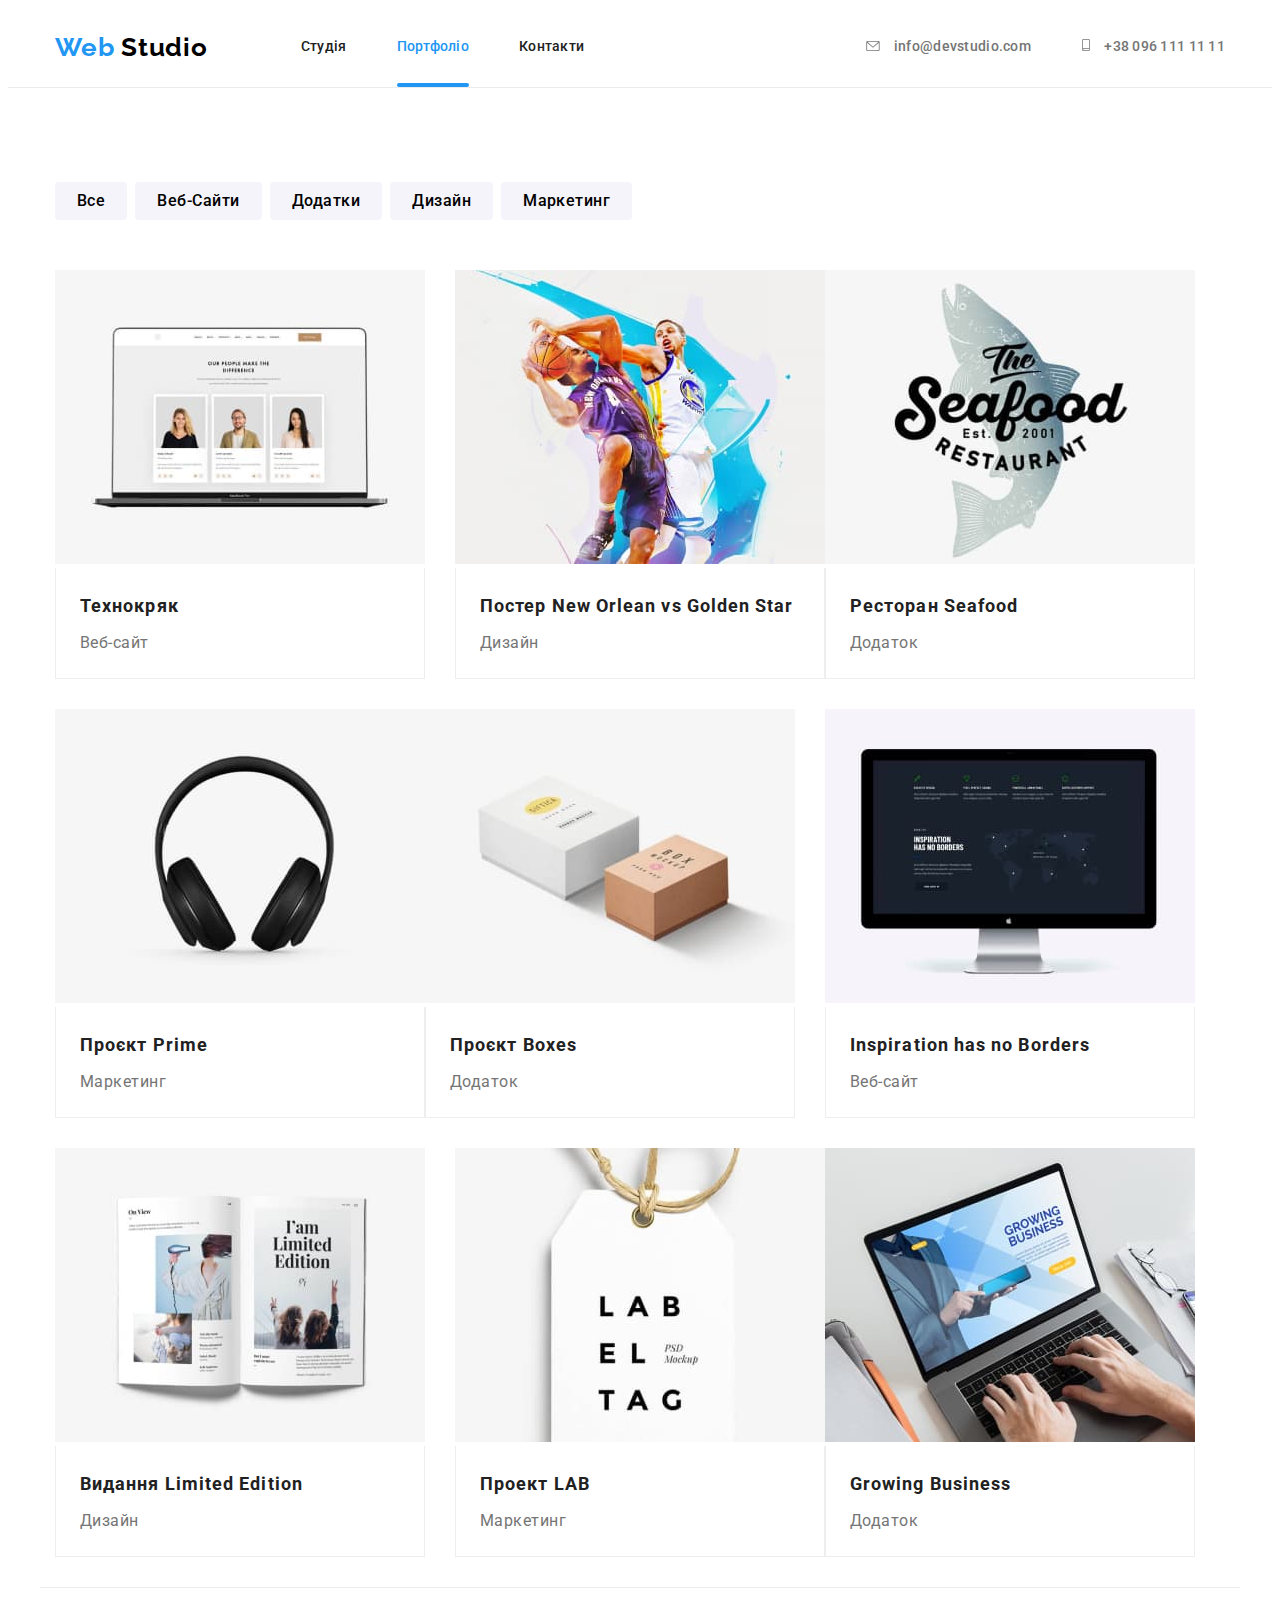
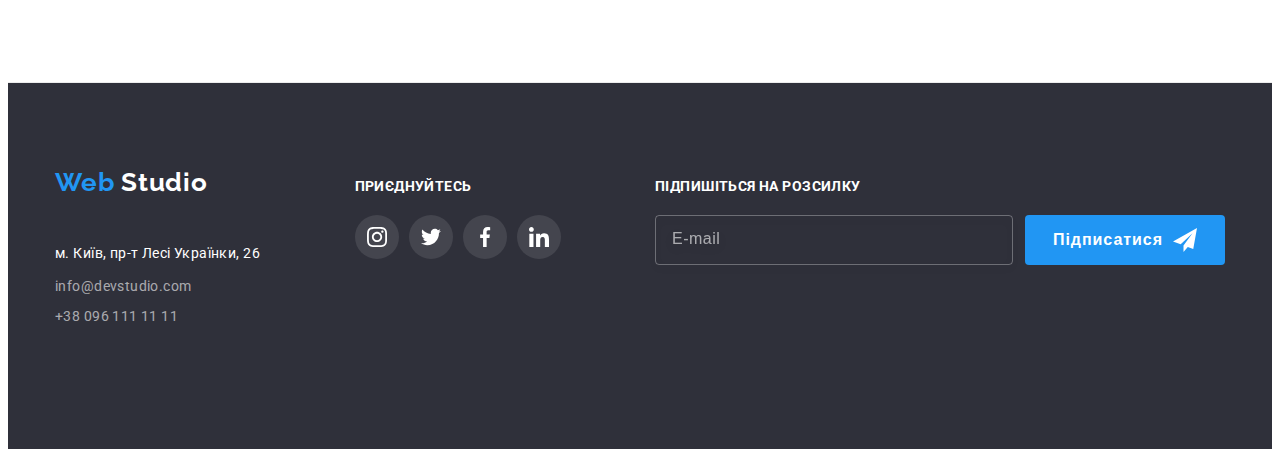
==== commit 7df18da8: "add changes" ====
--- a/portfolio.html
+++ b/portfolio.html
@@ -21,7 +21,7 @@
 		<link rel="stylesheet" href="./css/main.min.css">
 	</head>
 	<body>
-		<!-- <header class="header header--bordered">
+		<header class="header header--bordered">
 			<div class="container header__container">
 				<a href="./index.html" class="logo header__logo" lang="en">
 					<span>Web</span>
@@ -58,8 +58,57 @@
 						</a>
 					</li>
 				</ul>
+					<button type="button" class="btn-mob-open" data-menu-open>
+				<svg class="mob-open-icon" width="40" height="40"><use href="./images/sprite.svg#icon-mob-open"></use></svg>
+			</button>
 			</div>
-		</header> -->
+			<div class="mob-menu" data-menu>
+				<div class="container">
+					<div class="mob-menu-wrap">
+						<button type="button" class="btn-mob-close" data-menu-close>
+							<svg class="mob-close-icon" width="40" height="40"><use href="./images/sprite.svg#icon-close"></use></svg>
+						</button>
+
+						<nav class="navigation-mobile">
+							<ul class="navigation-mobile__list list">
+								<li class="navigation-mobile__item">
+									<a href="./index.html" class="navigation-mobile__link current">Студія</a>
+								</li>
+								<li class="navigation-mobile__item">
+									<a href="./portfolio.html" class="navigation-mobile__link">Портфоліо</a>
+								</li>
+								<li class="navigation-mobile__item">
+									<a href="" class="navigation-mobile__link">Контакти</a>
+								</li>
+							</ul>
+						</nav>
+					</div>
+					<div class="mob-menu-wrap">
+					<ul class="contacts-mobile list">
+						<li class="contacts-mobile__item">
+							<a href="tel:+380961111111" class="contacts-mobile__link tel">+38 096 111 11 11</a>
+						</li>
+						<li class="contacts-mobile__item">
+							<a href="mailto:info@devstudio.com" class="contacts-mobile__link mail">info@devstudio.com</a>
+						</li>
+					</ul>
+					<ul class="mobile-soc list">
+						<li class="mobile-soc-item">
+							<a href="" class="mobile-soc-link">Instagram</a>
+						</li>
+						<li class="mobile-soc-item">
+							<a href="" class="mobile-soc-link">Twitter</a>
+						</li>
+						<li class="mobile-soc-item">
+							<a href="" class="mobile-soc-link">Facebook</a>
+						</li>
+						<li class="mobile-soc-item">
+							<a href="" class="mobile-soc-link">Linkedin</a>
+						</li>
+					</ul>
+					</div>
+				</div>
+		</header>
 		<main>
 			<section class="portfolio">
 				<div class="container portfolio">
@@ -435,5 +484,6 @@
 				</div>
 			</div>
 		</footer>
+		<script src="./js/menu.js"></script>
 	</body>
 </html>
--- a/css/main.min.css
+++ b/css/main.min.css
@@ -1 +1 @@
-html{-webkit-box-sizing:border-box;box-sizing:border-box}*,*::before,*::after{-webkit-box-sizing:inherit;box-sizing:inherit}body{color:var(--main-title-color);font-family:"Roboto",sans-serif}.list{list-style:none;margin:0;padding-left:0}img{max-width:100%;height:auto}:root{--main-title-color: #212121;--main-background-color: #f5f5f5;--secondary-title-color: #757575;--secondary-background-color: #2f303a;--accent-color: #2196f3}section{padding-top:60px;padding-bottom:60px}@media screen and (min-width: 1200px){section{padding-top:94px;padding-bottom:94px}}.container{width:100%;padding-left:15px;padding-right:15px;margin-left:auto;margin-right:auto}@media screen and (min-width: 480px){.container{width:480px}}@media screen and (min-width: 768px){.container{width:768px}}@media screen and (min-width: 1200px){.container{width:1200px}}.header{background-color:#fff}.header__container{display:-webkit-box;display:-ms-flexbox;display:flex;-webkit-box-align:center;-ms-flex-align:center;align-items:center}.logo{font-family:"Raleway";font-weight:700;font-size:26px;line-height:1.19;letter-spacing:.03em;text-decoration:none;color:#000}.header__logo{margin-right:93px}a>span{color:#2196f3}.navigation__list,.contacts-list{display:-webkit-box;display:-ms-flexbox;display:flex;font-weight:500;font-size:14px;line-height:1.14;letter-spacing:.02em}.navigation__item:not(:last-child),.contacts-list__item:not(:last-child){margin-right:50px}.navigation__list.tel,.contacts-list.tel{margin-left:auto}.navigation__item,.contacts-list__item{padding-top:32px;padding-bottom:32px}.navigation__link,.contacts-list__link{padding-top:32px;padding-bottom:32px;font-family:"Roboto",sans-serif;font-style:normal;color:var(--main-title-color);text-decoration:none;-webkit-transition:color 250ms cubic-bezier(0.4, 0, 0.2, 1);transition:color 250ms cubic-bezier(0.4, 0, 0.2, 1)}.navigation__link.tel,.contacts-list__link.tel{color:var(--secondary-title-color)}.navigation__link:hover,.navigation__link:focus,.contacts-list__link:hover,.contacts-list__link:focus{color:var(--accent-color)}.navigation__link.current,.contacts-list__link.current{position:relative;color:var(--accent-color)}.navigation__link.current::after,.contacts-list__link.current::after{content:"";width:100%;height:4px;border-radius:2px;background-color:var(--accent-color);padding-left:2px;padding-right:2px;position:absolute;bottom:-1px;left:0}.contacts-list__icon{margin-right:10px;fill:currentColor}.hero{max-width:1600px;height:400px;margin-left:auto;margin-right:auto;padding-top:118px;padding-bottom:118px;background-image:-webkit-gradient(linear, left top, left bottom, from(rgba(47, 48, 58, 0.4))),url(../images/hero-mob.jpg);background-image:linear-gradient(rgba(47, 48, 58, 0.4)),url(../images/hero-mob.jpg);background-repeat:no-repeat;background-position:center;background-size:cover;background-color:var(--secondary-background-color);text-align:center}@media(min-device-pixel-ratio: 2),(-webkit-min-device-pixel-ratio: 2),(min-resolution: 192dpi),(min-resolution: 2dppx){.hero{background-image:-webkit-gradient(linear, left top, left bottom, from(rgba(47, 48, 58, 0.4))),url(../images/hero-mob-2x.jpg);background-image:linear-gradient(rgba(47, 48, 58, 0.4)),url(../images/hero-mob-2x.jpg)}}@media screen and (min-width: 768px){.hero{background-image:-webkit-gradient(linear, left top, left bottom, from(rgba(47, 48, 58, 0.4))),url(../images/hero-tab.jpg);background-image:linear-gradient(rgba(47, 48, 58, 0.4)),url(../images/hero-tab.jpg)}}@media screen and (min-width: 768px)and (min-device-pixel-ratio: 2),screen and (min-width: 768px)and (-webkit-min-device-pixel-ratio: 2),screen and (min-width: 768px)and (min-resolution: 192dpi),screen and (min-width: 768px)and (min-resolution: 2dppx){.hero{background-image:-webkit-gradient(linear, left top, left bottom, from(rgba(47, 48, 58, 0.4))),url(../images/hero-tab-2x.jpg);background-image:linear-gradient(rgba(47, 48, 58, 0.4)),url(../images/hero-tab-2x.jpg)}}@media screen and (min-width: 1200px){.hero{height:600px;padding-top:200px;padding-bottom:200px;background-image:-webkit-gradient(linear, left top, left bottom, from(rgba(47, 48, 58, 0.4))),url(../images/.hero.jpg);background-image:linear-gradient(rgba(47, 48, 58, 0.4)),url(../images/.hero.jpg)}}@media screen and (min-width: 1200px)and (min-device-pixel-ratio: 2),screen and (min-width: 1200px)and (-webkit-min-device-pixel-ratio: 2),screen and (min-width: 1200px)and (min-resolution: 192dpi),screen and (min-width: 1200px)and (min-resolution: 2dppx){.hero{background-image:-webkit-gradient(linear, left top, left bottom, from(rgba(47, 48, 58, 0.4))),url(../images/hero-2x.jpg);background-image:linear-gradient(rgba(47, 48, 58, 0.4)),url(../images/hero-2x.jpg)}}.hero__title{margin:0;margin-bottom:30px;font-weight:900;font-size:20px;line-height:1.62;letter-spacing:.06em;color:#fff;text-transform:uppercase}@media screen and (min-width: 480px){.hero__title{font-weight:900;font-size:26px;line-height:1.62;letter-spacing:.06em}}@media screen and (min-width: 1200px){.hero__title{font-weight:900;font-size:44px;line-height:1.36;letter-spacing:.06em}}.hero__btn{padding:10px 32px;border:none;border-radius:4px;display:inline-block;min-width:216px;text-align:center;font-family:inherit;color:#fff;background-color:#2196f3;font-weight:700;font-size:16px;line-height:1.88;letter-spacing:.06em;cursor:pointer}.features{padding-bottom:0}.feature__title,.checkbox{position:absolute;width:1px;height:1px;margin:-1px;border:0;padding:0;white-space:nowrap;-webkit-clip-path:inset(100%);clip-path:inset(100%);clip:rect(0 0 0 0);overflow:hidden}.feature__list{display:-webkit-box;display:-ms-flexbox;display:flex;-ms-flex-wrap:wrap;flex-wrap:wrap;-webkit-box-pack:justify;-ms-flex-pack:justify;justify-content:space-between;margin:0;gap:30px;letter-spacing:.03em}.feature__card{width:100%}@media screen and (min-width: 768px){.feature__card{width:calc(50% - 15px)}}@media screen and (min-width: 1200px){.feature__card{width:calc(25% - 22.5px)}}.feature__icon{width:70px;height:70px;fill:#000}.icon-wrap{display:-webkit-box;display:-ms-flexbox;display:flex;-webkit-box-pack:center;-ms-flex-pack:center;justify-content:center;-webkit-box-align:center;-ms-flex-align:center;align-items:center;height:120px;background:#f5f4fa;border-radius:4px}.feature__item{margin:0;margin-bottom:10px;margin-top:30px;font-weight:700;font-size:14px;line-height:1.14;text-transform:uppercase}.feature__text{margin:0;color:var(--secondary-title-color);font-weight:400;font-size:14px;line-height:1.71}.work{display:none}@media screen and (min-width: 1200px){.work{display:block}}.work-title{margin:0;margin-bottom:50px;text-align:center;font-weight:700;font-size:36px;line-height:1.17;letter-spacing:.03em}.work-list{display:-webkit-box;display:-ms-flexbox;display:flex;-webkit-box-pack:justify;-ms-flex-pack:justify;justify-content:space-between}.work-list>li>img{display:block}.work-top-wrap{position:relative;max-height:294px}.work-top-title{margin:0;padding-top:27px;padding-bottom:27px;position:absolute;bottom:0;width:100%;min-height:70px;background:rgba(47,48,58,.8);font-weight:700;font-size:14px;line-height:1.14;letter-spacing:.03em;text-align:center;text-transform:uppercase;color:#fff}.team{background-color:#f5f4fa}.team-title{margin:0;margin-bottom:50px;font-weight:700;font-size:36px;line-height:1.17;letter-spacing:.03em;text-align:center}.team-list{display:-webkit-box;display:-ms-flexbox;display:flex;-ms-flex-wrap:wrap;flex-wrap:wrap;-webkit-box-pack:justify;-ms-flex-pack:justify;justify-content:space-between;gap:30px}.team-list>li{width:100%;background:#fff;-webkit-box-shadow:0px 1px 3px rgba(0,0,0,.12),0px 1px 1px rgba(0,0,0,.14),0px 2px 1px rgba(0,0,0,.2);box-shadow:0px 1px 3px rgba(0,0,0,.12),0px 1px 1px rgba(0,0,0,.14),0px 2px 1px rgba(0,0,0,.2);border-radius:0px 0px 4px 4px}@media screen and (min-width: 768px){.team-list>li{width:calc(50% - 15px)}}@media screen and (min-width: 1200px){.team-list>li{width:calc(25% - 22.5px)}}.team-list>li>img{display:block}.photo-description{padding-top:30px;padding-bottom:30px}.team-item{margin:0;margin-bottom:10px;font-weight:500;font-size:16px;line-height:1.19;letter-spacing:.03em;text-align:center}.team-text{margin:0;margin-bottom:16px;font-weight:400;color:var(--secondary-title-color);text-align:center}.team-soc,.footer-soc{display:-webkit-box;display:-ms-flexbox;display:flex;-webkit-box-pack:center;-ms-flex-pack:center;justify-content:center;gap:10px}.team-soc-link{display:-webkit-box;display:-ms-flexbox;display:flex;-webkit-box-align:center;-ms-flex-align:center;align-items:center;-webkit-box-pack:center;-ms-flex-pack:center;justify-content:center;width:44px;height:44px;border-radius:50%;-webkit-transition:background-color 250ms cubic-bezier(0.4, 0, 0.2, 1);transition:background-color 250ms cubic-bezier(0.4, 0, 0.2, 1)}.team-soc-link:hover,.team-soc-link:focus{background-color:var(--accent-color)}.team-soc-icon{fill:#afb1b8;-webkit-transition:fill 250ms cubic-bezier(0.4, 0, 0.2, 1);transition:fill 250ms cubic-bezier(0.4, 0, 0.2, 1)}.team-soc-link:hover .team-soc-icon,.team-soc-link:focus .team-soc-icon{fill:#fff}.klients-title{margin:0;margin-bottom:50px;font-weight:700;font-size:36px;line-height:1.17;text-align:center}.klient-logo{display:-webkit-box;display:-ms-flexbox;display:flex;-webkit-box-align:center;-ms-flex-align:center;align-items:center;-webkit-box-pack:center;-ms-flex-pack:center;justify-content:center;-ms-flex-wrap:wrap;flex-wrap:wrap;gap:30px}.klient-logo-item{display:block;width:calc(100% - 30px)/2}.klient-logo-link{display:-webkit-box;display:-ms-flexbox;display:flex;-webkit-box-align:center;-ms-flex-align:center;align-items:center;-webkit-box-pack:center;-ms-flex-pack:center;justify-content:center;width:130px;height:92px;border:1px solid #afb1b8;border-radius:4px;-webkit-transition:border 250ms cubic-bezier(0.4, 0, 0.2, 1),fill 250ms cubic-bezier(0.4, 0, 0.2, 1);transition:border 250ms cubic-bezier(0.4, 0, 0.2, 1),fill 250ms cubic-bezier(0.4, 0, 0.2, 1)}@media screen and (min-width: 480px){.klient-logo-link{width:210px}}@media screen and (min-width: 768px){.klient-logo-link{width:226px}}@media screen and (min-width: 1200px){.klient-logo-link{width:170px}}.klient-logo-link:hover,.klient-logo-link:focus{border:1px solid var(--accent-color)}.klient-logo-icon{fill:#afb1b8}.klient-logo-link:hover .klient-logo-icon,.klient-logo-link:focus .klient-logo-icon{fill:var(--accent-color)}.footer{padding-top:60px;padding-bottom:60px;background-color:var(--secondary-background-color);font-weight:400;font-size:14px;line-height:1.71;letter-spacing:.03em}.footer>.container{display:-webkit-box;display:-ms-flexbox;display:flex;-webkit-box-pack:center;-ms-flex-pack:center;justify-content:center;-webkit-box-align:center;-ms-flex-align:center;align-items:center;-ms-flex-wrap:wrap;flex-wrap:wrap;-webkit-box-orient:vertical;-webkit-box-direction:normal;-ms-flex-direction:column;flex-direction:column}@media screen and (min-width: 768px){.footer>.container{-webkit-box-orient:horizontal;-webkit-box-direction:normal;-ms-flex-direction:row;flex-direction:row;-ms-flex-pack:distribute;justify-content:space-around}}@media screen and (min-width: 1200px){.footer>.container{-webkit-box-orient:horizontal;-webkit-box-direction:normal;-ms-flex-direction:row;flex-direction:row;-webkit-box-align:baseline;-ms-flex-align:baseline;align-items:baseline;-webkit-box-pack:justify;-ms-flex-pack:justify;justify-content:space-between}}.footer-container{-webkit-box-pack:start;-ms-flex-pack:start;justify-content:start;max-width:250px;margin-right:0;margin-left:0;margin-bottom:60px}.footer-title{margin-top:0;margin-bottom:20px;text-align:center;font-weight:700;font-size:14px;line-height:1.14;letter-spacing:.03em;text-transform:uppercase;color:#fff}@media screen and (min-width: 1200px){.footer-title{text-align:start}}.footer-logo{display:block;margin-bottom:20px;text-align:center;color:#fff}@media screen and (min-width: 1200px){.footer-logo{text-align:start}}.adress{font-style:normal;color:#fff;text-decoration:none;-webkit-transition:color 250ms cubic-bezier(0.4, 0, 0.2, 1);transition:color 250ms cubic-bezier(0.4, 0, 0.2, 1);display:block;margin-bottom:9px;text-align:center}@media screen and (min-width: 1200px){.adress{text-align:start}}.adress:hover,.adress:focus{color:var(--accent-color)}.footer-list{color:rgba(255,255,255,.6)}.footer-list li{text-align:center}@media screen and (min-width: 1200px){.footer-list li{text-align:start}}.footer-list>li:not(:nth-last-child(-n+1)){margin-bottom:6px}.footer-item{font-family:inherit;font-style:normal;color:rgba(255,255,255,.6);text-decoration:none;-webkit-transition:color 250ms cubic-bezier(0.4, 0, 0.2, 1);transition:color 250ms cubic-bezier(0.4, 0, 0.2, 1)}.footer-item:hover,.footer-item:focus{color:var(--accent-color)}.footer-soc-link{display:-webkit-box;display:-ms-flexbox;display:flex;-webkit-box-align:center;-ms-flex-align:center;align-items:center;-webkit-box-pack:center;-ms-flex-pack:center;justify-content:center;width:44px;height:44px;border-radius:50%;-webkit-transition:background-color 250ms cubic-bezier(0.4, 0, 0.2, 1);transition:background-color 250ms cubic-bezier(0.4, 0, 0.2, 1);background-color:rgba(255,255,255,.1)}.footer-soc-link:hover,.footer-soc-link:focus{background-color:var(--accent-color)}.subscription-field{width:100%}@media screen and (min-width: 1200px){.subscription-field{width:570px}}.footer-soc-icon{fill:#fff;-webkit-transition:fill 250ms cubic-bezier(0.4, 0, 0.2, 1);transition:fill 250ms cubic-bezier(0.4, 0, 0.2, 1)}@media screen and (min-width: 1200px){.subscription.container{margin:0;width:570px}}.subscription-title{margin:0;margin-bottom:20px;text-align:center;font-weight:700;font-size:14px;line-height:1.14;letter-spacing:.03em;text-transform:uppercase;color:#fff}@media screen and (min-width: 1200px){.subscription-title{text-align:start}}.subscription-wrap{display:-webkit-box;display:-ms-flexbox;display:flex;-webkit-box-orient:vertical;-webkit-box-direction:normal;-ms-flex-direction:column;flex-direction:column;-webkit-box-pack:center;-ms-flex-pack:center;justify-content:center;-webkit-box-align:center;-ms-flex-align:center;align-items:center}@media screen and (min-width: 1200px){.subscription-wrap{-webkit-box-orient:horizontal;-webkit-box-direction:normal;-ms-flex-direction:row;flex-direction:row}}.subscription-input{margin-right:0;margin-bottom:20px;width:100%;height:50px;padding:15px 16px;border:1px solid rgba(255,255,255,.3);-webkit-filter:drop-shadow(0px 4px 4px rgba(0, 0, 0, 0.15));filter:drop-shadow(0px 4px 4px rgba(0, 0, 0, 0.15));border-radius:4px;background-color:rgba(0,0,0,0);cursor:pointer}@media screen and (min-width: 480px){.subscription-input{width:450px}}@media screen and (min-width: 1200px){.subscription-input{width:358px;margin-right:12px;margin-bottom:0}}.subscription-input::-webkit-input-placeholder{font-weight:400;font-size:16px;line-height:1.25;letter-spacing:.03em;color:rgba(255,255,255,.6)}.subscription-input::-moz-placeholder{font-weight:400;font-size:16px;line-height:1.25;letter-spacing:.03em;color:rgba(255,255,255,.6)}.subscription-input:-ms-input-placeholder{font-weight:400;font-size:16px;line-height:1.25;letter-spacing:.03em;color:rgba(255,255,255,.6)}.subscription-input::-ms-input-placeholder{font-weight:400;font-size:16px;line-height:1.25;letter-spacing:.03em;color:rgba(255,255,255,.6)}.subscription-input::placeholder{font-weight:400;font-size:16px;line-height:1.25;letter-spacing:.03em;color:rgba(255,255,255,.6)}.subscription-submit{margin:0;display:-webkit-box;display:-ms-flexbox;display:flex;-webkit-box-align:center;-ms-flex-align:center;align-items:center;-webkit-box-pack:center;-ms-flex-pack:center;justify-content:center;gap:10px;width:200px;height:50px;font-weight:700;font-size:16px;line-height:1.88;letter-spacing:.06em;background-color:var(--accent-color);color:#fff;border-radius:4px;border:none;cursor:pointer}.portfolio{background-color:#fff;font-family:"Roboto",sans-serif;border-bottom:1px solid #ececec}.portfolio>h1{position:absolute;width:1px;height:1px;margin:-1px;border:0;padding:0;white-space:nowrap;-webkit-clip-path:inset(100%);clip-path:inset(100%);clip:rect(0 0 0 0);overflow:hidden}.header--bordered{border-bottom:1px solid #ececec}.portfolio-list{display:-webkit-box;display:-ms-flexbox;display:flex;-webkit-box-pack:start;-ms-flex-pack:start;justify-content:start;-ms-flex-wrap:wrap;flex-wrap:wrap;color:inherit;text-decoration:none}.portfolio-list:not(:last-child){margin-bottom:50px}li.gallery{width:100%}li.gallery:not(:nth-last-child(-n+1)){margin-bottom:30px}@media screen and (min-width: 768px){li.gallery{width:calc(50% - 15px)}li.gallery:not(:nth-child(2n)){margin-right:30px}li.gallery:not(:nth-last-child(-n+1)){margin-bottom:30px}}@media screen and (min-width: 1200px){li.gallery{width:calc(33.3333333333% - 20px)}li.gallery:not(:nth-child(3n)){margin-right:30px}li.gallery:not(:nth-last-child(-n+3)){margin-bottom:30px}}.portfolio-btn{padding:6px 22px;border:rgba(0,0,0,0);font-family:inherit;font-weight:500;font-size:16px;line-height:1.62;letter-spacing:.03em;text-align:center;text-decoration:none;text-transform:capitalize;cursor:pointer;background-color:#f5f4fa;border-radius:4px}button{-webkit-transition:color 250ms cubic-bezier(0.4, 0, 0.2, 1),background-color 250ms cubic-bezier(0.4, 0, 0.2, 1),-webkit-box-shadow 250ms cubic-bezier(0.4, 0, 0.2, 1);transition:color 250ms cubic-bezier(0.4, 0, 0.2, 1),background-color 250ms cubic-bezier(0.4, 0, 0.2, 1),-webkit-box-shadow 250ms cubic-bezier(0.4, 0, 0.2, 1);transition:color 250ms cubic-bezier(0.4, 0, 0.2, 1),background-color 250ms cubic-bezier(0.4, 0, 0.2, 1),box-shadow 250ms cubic-bezier(0.4, 0, 0.2, 1);transition:color 250ms cubic-bezier(0.4, 0, 0.2, 1),background-color 250ms cubic-bezier(0.4, 0, 0.2, 1),box-shadow 250ms cubic-bezier(0.4, 0, 0.2, 1),-webkit-box-shadow 250ms cubic-bezier(0.4, 0, 0.2, 1)}button:hover,button:focus{color:var(--main-background-color);background-color:var(--accent-color);-webkit-box-shadow:0px 3px 1px rgba(0,0,0,.1),0px 1px 2px rgba(0,0,0,.08),0px 2px 2px rgba(0,0,0,.12);box-shadow:0px 3px 1px rgba(0,0,0,.1),0px 1px 2px rgba(0,0,0,.08),0px 2px 2px rgba(0,0,0,.12)}li.list-btn:not(:nth-last-child(-n+1)){margin-right:8px}.portfolio-title{width:370px;margin:0;margin-bottom:4px;font-weight:700;font-size:18px;line-height:2;letter-spacing:.06em}.gallery-link{display:block;text-decoration:none;color:inherit;-webkit-transition:-webkit-box-shadow 250ms cubic-bezier(0.4, 0, 0.2, 1);transition:-webkit-box-shadow 250ms cubic-bezier(0.4, 0, 0.2, 1);transition:box-shadow 250ms cubic-bezier(0.4, 0, 0.2, 1);transition:box-shadow 250ms cubic-bezier(0.4, 0, 0.2, 1), -webkit-box-shadow 250ms cubic-bezier(0.4, 0, 0.2, 1)}.gallery-link:hover,.gallery-link:focus{-webkit-box-shadow:0px 1px 1px rgba(0,0,0,.12),0px 4px 4px rgba(0,0,0,.06),1px 4px 6px rgba(0,0,0,.16);box-shadow:0px 1px 1px rgba(0,0,0,.12),0px 4px 4px rgba(0,0,0,.06),1px 4px 6px rgba(0,0,0,.16)}.portfolio-top-wrap{position:relative;overflow:hidden}.portfolio-top-text{position:absolute;top:0;left:0;height:100%;margin:0;padding-top:63px;padding-bottom:63px;padding-right:10px;padding-left:38px;font-weight:400;font-size:18px;line-height:1.56;letter-spacing:.03em;color:#fff;background:rgba(33,150,243,.9);overflow:auto;-webkit-transform:translateY(100%);transform:translateY(100%);-webkit-transition:-webkit-transform 250ms cubic-bezier(0.4, 0, 0.2, 1);transition:-webkit-transform 250ms cubic-bezier(0.4, 0, 0.2, 1);transition:transform 250ms cubic-bezier(0.4, 0, 0.2, 1);transition:transform 250ms cubic-bezier(0.4, 0, 0.2, 1), -webkit-transform 250ms cubic-bezier(0.4, 0, 0.2, 1)}.gallery:hover .portfolio-top-text{-webkit-transform:translateY(0);transform:translateY(0)}.gallery-description{padding-left:24px;padding-right:24px;padding-top:20px;padding-bottom:20px;border-right:1px solid #eee;border-left:1px solid #eee;border-bottom:1px solid #eee}.portfolio-link{text-decoration:none;color:inherit}.portfolio-filtr{width:370px;margin:0;padding-top:0;font-weight:400;font-size:16px;line-height:1.88;letter-spacing:.03em;color:#757575}.backdrop{position:fixed;top:0;width:100%;height:100%;background-color:rgba(0,0,0,.2);-webkit-transition:opacity 250ms cubic-bezier(0.4, 0, 0.2, 1),visibility 250ms cubic-bezier(0.4, 0, 0.2, 1);transition:opacity 250ms cubic-bezier(0.4, 0, 0.2, 1),visibility 250ms cubic-bezier(0.4, 0, 0.2, 1)}.modal{position:absolute;width:528px;height:581px;left:50%;top:50%;-webkit-transform:translate(-50%, -50%);transform:translate(-50%, -50%);background:#fff;-webkit-box-shadow:0px 1px 3px rgba(0,0,0,.12),0px 1px 1px rgba(0,0,0,.14),0px 2px 1px rgba(0,0,0,.2);box-shadow:0px 1px 3px rgba(0,0,0,.12),0px 1px 1px rgba(0,0,0,.14),0px 2px 1px rgba(0,0,0,.2);border-radius:4px}.modal-icon{fill:#000;-webkit-transition:fill 250ms cubic-bezier(0.4, 0, 0.2, 1);transition:fill 250ms cubic-bezier(0.4, 0, 0.2, 1)}.btn-modal:hover .modal-icon,.btn-modal:focus .modal-icon{fill:var(--accent-color)}button.btn-modal{display:-webkit-box;display:-ms-flexbox;display:flex;-webkit-box-pack:center;-ms-flex-pack:center;justify-content:center;-webkit-box-align:center;-ms-flex-align:center;align-items:center;position:absolute;top:8px;right:8px;width:30px;height:30px;background:#fff;border:1px solid rgba(0,0,0,.1);border-radius:50%;-webkit-box-shadow:none;box-shadow:none;fill:#2196f3;cursor:pointer}.is-hidden{opacity:0;visibility:hidden;pointer-events:none}.modal-title{margin:0;margin-bottom:30px;font-weight:700;font-size:20px;line-height:1.15;letter-spacing:.03em;text-align:center;color:#212121}.modal-field{display:-webkit-box;display:-ms-flexbox;display:flex;-webkit-box-orient:vertical;-webkit-box-direction:normal;-ms-flex-direction:column;flex-direction:column;width:528px;height:581px;margin-left:auto;margin-right:auto;padding:40px}.form-field input{width:100%;height:40px;padding-left:40px;border:1px solid rgba(33,33,33,.2);border-radius:4px;cursor:pointer;-webkit-transition:border 250ms cubic-bezier(0.4, 0, 0.2, 1);transition:border 250ms cubic-bezier(0.4, 0, 0.2, 1)}.form-field input:hover,.form-field input:focus{border:1px solid #2196f3}.form-field input:focus-visible{outline:none}.form-field{margin-bottom:28px;display:-webkit-box;display:-ms-flexbox;display:flex;-webkit-box-orient:vertical;-webkit-box-direction:normal;-ms-flex-direction:column;flex-direction:column;position:relative}.form-field label{position:absolute;left:0;top:-4px;-webkit-transform:translateY(-100%);transform:translateY(-100%);margin-bottom:4px;font-weight:400;font-size:12px;line-height:1.17;letter-spacing:.01em;color:#757575}textarea{resize:none;padding:20px 16px 12px 16px;width:100%;height:120px;border:1px solid rgba(33,33,33,.2);border-radius:4px;cursor:pointer;-webkit-transition:border 250ms cubic-bezier(0.4, 0, 0.2, 1);transition:border 250ms cubic-bezier(0.4, 0, 0.2, 1)}textarea:focus,textarea:hover{border:1px solid #2196f3}textarea:focus-visible{outline:none}textarea::-webkit-input-placeholder{font-weight:400;font-size:12px;line-height:1.17;letter-spacing:.01em;color:rgba(117,117,117,.5)}textarea::-moz-placeholder{font-weight:400;font-size:12px;line-height:1.17;letter-spacing:.01em;color:rgba(117,117,117,.5)}textarea:-ms-input-placeholder{font-weight:400;font-size:12px;line-height:1.17;letter-spacing:.01em;color:rgba(117,117,117,.5)}textarea::-ms-input-placeholder{font-weight:400;font-size:12px;line-height:1.17;letter-spacing:.01em;color:rgba(117,117,117,.5)}textarea::placeholder{font-weight:400;font-size:12px;line-height:1.17;letter-spacing:.01em;color:rgba(117,117,117,.5)}.modal-checkbox{margin-bottom:30px;position:relative}.modal-checkbox label{display:-webkit-box;display:-ms-flexbox;display:flex;-webkit-box-align:center;-ms-flex-align:center;align-items:center;-webkit-box-pack:center;-ms-flex-pack:center;justify-content:center;padding-left:20px;font-weight:400;font-size:14px;line-height:1.71;letter-spacing:.03em;color:#757575;cursor:pointer}.modal-checkbox a{display:-webkit-box;display:-ms-flexbox;display:flex;-webkit-box-align:center;-ms-flex-align:center;align-items:center;-webkit-box-pack:center;-ms-flex-pack:center;justify-content:center;margin-left:4px;color:#2196f3}.chekbox-text{margin-left:20px}.check-icon{fill:#fff}.check-box{display:-webkit-box;display:-ms-flexbox;display:flex;-webkit-box-align:center;-ms-flex-align:center;align-items:center;-webkit-box-pack:center;-ms-flex-pack:center;justify-content:center;position:absolute;left:20px;top:5px;width:16px;height:15px;background:#fff;border:2px solid #000;border-radius:2px;cursor:pointer;-webkit-transition:background 250ms cubic-bezier(0.4, 0, 0.2, 1);transition:background 250ms cubic-bezier(0.4, 0, 0.2, 1);-webkit-transition:border 250ms cubic-bezier(0.4, 0, 0.2, 1);transition:border 250ms cubic-bezier(0.4, 0, 0.2, 1)}.checkbox:checked+.check-box{background:var(--accent-color);border:none}.checkbox{position:absolute;width:1px;height:1px;margin:-1px;border:0;padding:0;white-space:nowrap;-webkit-clip-path:inset(100%);clip-path:inset(100%);clip:rect(0 0 0 0);overflow:hidden}.modal-submit{margin-left:auto;margin-right:auto;padding:10px 52px;width:200px;height:50px;background:#2196f3;-webkit-box-shadow:0px 4px 4px rgba(0,0,0,.15);box-shadow:0px 4px 4px rgba(0,0,0,.15);border-radius:4px;border:none;font-weight:700;font-size:16px;line-height:1.88;letter-spacing:.06em;color:#fff;cursor:pointer}.form-icon{position:absolute;height:18px;top:50%;left:12px;-webkit-transform:translateY(-50%);transform:translateY(-50%);-webkit-transition:fill 250ms cubic-bezier(0.4, 0, 0.2, 1);transition:fill 250ms cubic-bezier(0.4, 0, 0.2, 1)}.form-field input:hover+.form-icon,.form-field input:focus+.form-icon{fill:var(--accent-color)}/*# sourceMappingURL=main.min.css.map */+html{-webkit-box-sizing:border-box;box-sizing:border-box}*,*::before,*::after{-webkit-box-sizing:inherit;box-sizing:inherit}body{color:var(--main-title-color);font-family:"Roboto",sans-serif}.list{list-style:none;margin:0;padding-left:0}img{max-width:100%;height:auto}a{text-decoration:none}:root{--main-title-color: #212121;--main-background-color: #f5f5f5;--secondary-title-color: #757575;--secondary-background-color: #2f303a;--accent-color: #2196f3}section{padding-top:60px;padding-bottom:60px}@media screen and (min-width: 1200px){section{padding-top:94px;padding-bottom:94px}}.container{width:100%;padding-left:15px;padding-right:15px;margin-left:auto;margin-right:auto}@media screen and (min-width: 480px){.container{width:480px}}@media screen and (min-width: 768px){.container{width:768px}}@media screen and (min-width: 1200px){.container{width:1200px}}.header{background-color:#fff}.header__container{display:-webkit-box;display:-ms-flexbox;display:flex;-webkit-box-align:center;-ms-flex-align:center;align-items:center}@media screen and (min-width: 768px){.header__container{-webkit-box-pack:justify;-ms-flex-pack:justify;justify-content:space-between}}@media screen and (min-width: 1200px){.header__container{-webkit-box-pack:justify;-ms-flex-pack:justify;justify-content:space-between}}.logo{font-family:"Raleway";font-weight:700;font-size:24px;line-height:1.17;letter-spacing:.03em;text-decoration:none;color:#000}@media screen and (min-width: 768px){.logo{padding-top:26px;padding-bottom:26px}}@media screen and (min-width: 1200px){.logo{font-weight:700;font-size:26px;line-height:1.19;letter-spacing:.03em;padding-top:24px;padding-bottom:24px}}.header__logo{margin-right:93px}a>span{color:#2196f3}.navigation__list,.contacts-list.list{display:-webkit-box;display:-ms-flexbox;display:flex;font-weight:500;font-size:14px;line-height:1.14;letter-spacing:.02em}.navigation__item:not(:last-child),.contacts-list__item:not(:last-child){margin-right:50px}.navigation__list.tel,.contacts-list.tel{margin-left:auto}.navigation__link{padding-top:32px;padding-bottom:32px}.contacts-list__link{padding-top:10px;padding-bottom:10px}@media screen and (min-width: 1200px){.contacts-list__link{padding-top:32px;padding-bottom:32px}}.navigation__link,.contacts-list__link{font-family:"Roboto",sans-serif;font-style:normal;color:var(--main-title-color);text-decoration:none;-webkit-transition:color 250ms cubic-bezier(0.4, 0, 0.2, 1);transition:color 250ms cubic-bezier(0.4, 0, 0.2, 1)}.navigation__link.tel,.contacts-list__link.tel{color:var(--secondary-title-color)}.navigation__link:hover,.navigation__link:focus,.contacts-list__link:hover,.contacts-list__link:focus{color:var(--accent-color)}.navigation__link.current,.contacts-list__link.current{position:relative;color:var(--accent-color)}.navigation__link.current::after,.contacts-list__link.current::after{content:"";width:100%;height:4px;border-radius:2px;background-color:var(--accent-color);padding-left:2px;padding-right:2px;position:absolute;bottom:-1px;left:0}.contacts-list__icon{margin-right:10px;fill:currentColor}.navigation,.contacts-list.list{display:none}@media screen and (min-width: 768px){.navigation,.contacts-list.list{display:block}}@media screen and (min-width: 1200px){.navigation,.contacts-list.list{display:-webkit-box;display:-ms-flexbox;display:flex}}.mob-menu{position:fixed;background-color:#fff;z-index:1;top:0;left:0;height:100vh;width:100vw;padding-top:10px;padding-bottom:48px}@media screen and (min-width: 768px){.mob-menu{display:none}}@media screen and (min-width: 1200px){.mob-menu{display:none}}.mob-menu>.container{height:100%;display:-webkit-box;display:-ms-flexbox;display:flex;-webkit-box-orient:vertical;-webkit-box-direction:normal;-ms-flex-direction:column;flex-direction:column;-webkit-box-pack:justify;-ms-flex-pack:justify;justify-content:space-between}.btn-mob-close,.btn-mob-open{display:block;margin-left:auto;margin-bottom:30px;background-color:#fff;border:none}.mob-close-icon{fill:#000;-webkit-transition:fill 250ms cubic-bezier(0.4, 0, 0.2, 1);transition:fill 250ms cubic-bezier(0.4, 0, 0.2, 1)}.btn-mob-close:hover .mob-close-icon,.btn-mob-close:focus .mob-close-icon{fill:var(--accent-color)}.btn-mob-open{margin-top:10px;margin-bottom:10px}@media screen and (min-width: 768px){.btn-mob-open{display:none}}@media screen and (min-width: 1200px){.btn-mob-open{display:none}}.navigation-mobile__link{font-weight:500;font-size:40px;line-height:1.18;letter-spacing:.02em;color:#212121}.navigation-mobile__link:hover,.navigation-mobile__link:focus{color:var(--accent-color)}.navigation-mobile__item:not(:last-child){margin-bottom:32px}.contacts-mobile__link.tel{display:block;margin-bottom:32px;font-weight:500;font-size:34px;line-height:1.18;letter-spacing:.02em;color:#2196f3}.contacts-mobile__link.mail{display:block;margin-bottom:64px;font-weight:500;font-size:24px;line-height:1.17;letter-spacing:.02em;color:#757575}.mobile-soc{display:-webkit-box;display:-ms-flexbox;display:flex;-webkit-box-pack:justify;-ms-flex-pack:justify;justify-content:space-between}.mobile-soc-item{padding-right:10px}.mobile-soc-item:not(:last-child)::after{content:"";height:100%;width:1px;border:1px solid rgba(33,33,33,.2);-webkit-transform:rotate(90deg);transform:rotate(90deg)}.mobile-soc-link{font-weight:500;font-size:18px;line-height:1.22;letter-spacing:.02em;color:#2196f3;padding-right:10px}.hero{max-width:1600px;height:400px;margin-left:auto;margin-right:auto;padding-top:118px;padding-bottom:118px;background-image:linear-gradient rgba(47,48,58,.4),url(../images/hero-mob.jpg);background-repeat:no-repeat;background-position:center;background-size:cover;background-color:var(--secondary-background-color);text-align:center}@media(min-device-pixel-ratio: 2),(-webkit-min-device-pixel-ratio: 2),(min-resolution: 192dpi),(min-resolution: 2dppx){.hero{background-image:-webkit-gradient(linear, left top, left bottom, from(rgba(47, 48, 58, 0.4))),url(../images/hero-mob-2x.jpg);background-image:linear-gradient(rgba(47, 48, 58, 0.4)),url(../images/hero-mob-2x.jpg)}}@media screen and (min-width: 768px){.hero{background-image:-webkit-gradient(linear, left top, left bottom, from(rgba(47, 48, 58, 0.4))),url(../images/hero-tab.jpg);background-image:linear-gradient(rgba(47, 48, 58, 0.4)),url(../images/hero-tab.jpg)}}@media screen and (min-width: 768px)and (min-device-pixel-ratio: 2),screen and (min-width: 768px)and (-webkit-min-device-pixel-ratio: 2),screen and (min-width: 768px)and (min-resolution: 192dpi),screen and (min-width: 768px)and (min-resolution: 2dppx){.hero{background-image:-webkit-gradient(linear, left top, left bottom, from(rgba(47, 48, 58, 0.4))),url(../images/hero-tab-2x.jpg);background-image:linear-gradient(rgba(47, 48, 58, 0.4)),url(../images/hero-tab-2x.jpg)}}@media screen and (min-width: 1200px){.hero{height:600px;padding-top:200px;padding-bottom:200px;background-image:-webkit-gradient(linear, left top, left bottom, from(rgba(47, 48, 58, 0.4))),url(../images/hero.jpg);background-image:linear-gradient(rgba(47, 48, 58, 0.4)),url(../images/hero.jpg)}}@media screen and (min-width: 1200px)and (min-device-pixel-ratio: 2),screen and (min-width: 1200px)and (-webkit-min-device-pixel-ratio: 2),screen and (min-width: 1200px)and (min-resolution: 192dpi),screen and (min-width: 1200px)and (min-resolution: 2dppx){.hero{background-image:-webkit-gradient(linear, left top, left bottom, from(rgba(47, 48, 58, 0.4))),url(../images/hero-2x.jpg);background-image:linear-gradient(rgba(47, 48, 58, 0.4)),url(../images/hero-2x.jpg)}}.hero__title{margin:0;margin-bottom:30px;font-weight:900;font-size:20px;line-height:1.62;letter-spacing:.06em;color:#fff;text-transform:uppercase}@media screen and (min-width: 480px){.hero__title{font-weight:900;font-size:26px;line-height:1.62;letter-spacing:.06em}}@media screen and (min-width: 1200px){.hero__title{font-weight:900;font-size:44px;line-height:1.36;letter-spacing:.06em}}.hero__btn{padding:10px 32px;border:none;border-radius:4px;display:inline-block;min-width:216px;text-align:center;font-family:inherit;color:#fff;background-color:#2196f3;font-weight:700;font-size:16px;line-height:1.88;letter-spacing:.06em;cursor:pointer}.features{padding-bottom:0}.feature__title,.checkbox{position:absolute;width:1px;height:1px;margin:-1px;border:0;padding:0;white-space:nowrap;-webkit-clip-path:inset(100%);clip-path:inset(100%);clip:rect(0 0 0 0);overflow:hidden}.feature__list{display:-webkit-box;display:-ms-flexbox;display:flex;-ms-flex-wrap:wrap;flex-wrap:wrap;-webkit-box-pack:justify;-ms-flex-pack:justify;justify-content:space-between;margin:0;gap:30px;letter-spacing:.03em}.feature__card{width:100%}@media screen and (min-width: 768px){.feature__card{width:calc(50% - 15px)}}@media screen and (min-width: 1200px){.feature__card{width:calc(25% - 22.5px)}}.feature__icon{width:70px;height:70px;fill:#000}.icon-wrap{display:-webkit-box;display:-ms-flexbox;display:flex;-webkit-box-pack:center;-ms-flex-pack:center;justify-content:center;-webkit-box-align:center;-ms-flex-align:center;align-items:center;height:120px;background:#f5f4fa;border-radius:4px}.feature__item{margin:0;margin-bottom:10px;margin-top:30px;font-weight:700;font-size:14px;line-height:1.14;text-transform:uppercase}.feature__text{margin:0;color:var(--secondary-title-color);font-weight:400;font-size:14px;line-height:1.71}.work{display:none}@media screen and (min-width: 1200px){.work{display:block}}.work-title{margin:0;margin-bottom:50px;text-align:center;font-weight:700;font-size:36px;line-height:1.17;letter-spacing:.03em}.work-list{display:-webkit-box;display:-ms-flexbox;display:flex;-webkit-box-pack:justify;-ms-flex-pack:justify;justify-content:space-between}.work-list>li>img{display:block}.work-top-wrap{position:relative;max-height:294px}.work-top-title{margin:0;padding-top:27px;padding-bottom:27px;position:absolute;bottom:0;width:100%;min-height:70px;background:rgba(47,48,58,.8);font-weight:700;font-size:14px;line-height:1.14;letter-spacing:.03em;text-align:center;text-transform:uppercase;color:#fff}.team{background-color:#f5f4fa}.team-title{margin:0;margin-bottom:50px;font-weight:700;font-size:36px;line-height:1.17;letter-spacing:.03em;text-align:center}.team-list{display:-webkit-box;display:-ms-flexbox;display:flex;-ms-flex-wrap:wrap;flex-wrap:wrap;-webkit-box-pack:justify;-ms-flex-pack:justify;justify-content:space-between;gap:30px}.team-list>li{width:100%;background:#fff;-webkit-box-shadow:0px 1px 3px rgba(0,0,0,.12),0px 1px 1px rgba(0,0,0,.14),0px 2px 1px rgba(0,0,0,.2);box-shadow:0px 1px 3px rgba(0,0,0,.12),0px 1px 1px rgba(0,0,0,.14),0px 2px 1px rgba(0,0,0,.2);border-radius:0px 0px 4px 4px}@media screen and (min-width: 768px){.team-list>li{width:calc(50% - 15px)}}@media screen and (min-width: 1200px){.team-list>li{width:calc(25% - 22.5px)}}.team-list>li>img{display:block}.photo-description{padding-top:30px;padding-bottom:30px}.team-item{margin:0;margin-bottom:10px;font-weight:500;font-size:16px;line-height:1.19;letter-spacing:.03em;text-align:center}.team-text{margin:0;margin-bottom:16px;font-weight:400;color:var(--secondary-title-color);text-align:center}.team-soc,.footer-soc{display:-webkit-box;display:-ms-flexbox;display:flex;-webkit-box-pack:center;-ms-flex-pack:center;justify-content:center;gap:10px}.team-soc-link{display:-webkit-box;display:-ms-flexbox;display:flex;-webkit-box-align:center;-ms-flex-align:center;align-items:center;-webkit-box-pack:center;-ms-flex-pack:center;justify-content:center;width:44px;height:44px;border-radius:50%;-webkit-transition:background-color 250ms cubic-bezier(0.4, 0, 0.2, 1);transition:background-color 250ms cubic-bezier(0.4, 0, 0.2, 1)}.team-soc-link:hover,.team-soc-link:focus{background-color:var(--accent-color)}.team-soc-icon{fill:#afb1b8;-webkit-transition:fill 250ms cubic-bezier(0.4, 0, 0.2, 1);transition:fill 250ms cubic-bezier(0.4, 0, 0.2, 1)}.team-soc-link:hover .team-soc-icon,.team-soc-link:focus .team-soc-icon{fill:#fff}.klients-title{margin:0;margin-bottom:50px;font-weight:700;font-size:36px;line-height:1.17;text-align:center}.klient-logo{display:-webkit-box;display:-ms-flexbox;display:flex;-webkit-box-align:center;-ms-flex-align:center;align-items:center;-webkit-box-pack:center;-ms-flex-pack:center;justify-content:center;-ms-flex-wrap:wrap;flex-wrap:wrap;gap:30px}.klient-logo-item{display:block;width:calc(100% - 30px)/2}.klient-logo-link{display:-webkit-box;display:-ms-flexbox;display:flex;-webkit-box-align:center;-ms-flex-align:center;align-items:center;-webkit-box-pack:center;-ms-flex-pack:center;justify-content:center;width:130px;height:92px;border:1px solid #afb1b8;border-radius:4px;-webkit-transition:border 250ms cubic-bezier(0.4, 0, 0.2, 1),fill 250ms cubic-bezier(0.4, 0, 0.2, 1);transition:border 250ms cubic-bezier(0.4, 0, 0.2, 1),fill 250ms cubic-bezier(0.4, 0, 0.2, 1)}@media screen and (min-width: 480px){.klient-logo-link{width:210px}}@media screen and (min-width: 768px){.klient-logo-link{width:226px}}@media screen and (min-width: 1200px){.klient-logo-link{width:170px}}.klient-logo-link:hover,.klient-logo-link:focus{border:1px solid var(--accent-color)}.klient-logo-icon{fill:#afb1b8}.klient-logo-link:hover .klient-logo-icon,.klient-logo-link:focus .klient-logo-icon{fill:var(--accent-color)}.footer{padding-top:60px;padding-bottom:60px;background-color:var(--secondary-background-color);font-weight:400;font-size:14px;line-height:1.71;letter-spacing:.03em}.footer>.container{display:-webkit-box;display:-ms-flexbox;display:flex;-webkit-box-pack:center;-ms-flex-pack:center;justify-content:center;-webkit-box-align:center;-ms-flex-align:center;align-items:center;-ms-flex-wrap:wrap;flex-wrap:wrap;-webkit-box-orient:vertical;-webkit-box-direction:normal;-ms-flex-direction:column;flex-direction:column}@media screen and (min-width: 768px){.footer>.container{-webkit-box-orient:horizontal;-webkit-box-direction:normal;-ms-flex-direction:row;flex-direction:row;-ms-flex-pack:distribute;justify-content:space-around}}@media screen and (min-width: 1200px){.footer>.container{-webkit-box-orient:horizontal;-webkit-box-direction:normal;-ms-flex-direction:row;flex-direction:row;-webkit-box-align:baseline;-ms-flex-align:baseline;align-items:baseline;-webkit-box-pack:justify;-ms-flex-pack:justify;justify-content:space-between}}.footer-container{-webkit-box-pack:start;-ms-flex-pack:start;justify-content:start;max-width:250px;margin-right:0;margin-left:0;margin-bottom:60px}.footer-title{margin-top:0;margin-bottom:20px;text-align:center;font-weight:700;font-size:14px;line-height:1.14;letter-spacing:.03em;text-transform:uppercase;color:#fff}@media screen and (min-width: 1200px){.footer-title{text-align:start}}.footer-logo{display:block;margin-bottom:20px;text-align:center;color:#fff}@media screen and (min-width: 1200px){.footer-logo{text-align:start}}.adress{font-style:normal;color:#fff;text-decoration:none;-webkit-transition:color 250ms cubic-bezier(0.4, 0, 0.2, 1);transition:color 250ms cubic-bezier(0.4, 0, 0.2, 1);display:block;margin-bottom:9px;text-align:center}@media screen and (min-width: 1200px){.adress{text-align:start}}.adress:hover,.adress:focus{color:var(--accent-color)}.footer-list{color:rgba(255,255,255,.6)}.footer-list li{text-align:center}@media screen and (min-width: 1200px){.footer-list li{text-align:start}}.footer-list>li:not(:nth-last-child(-n+1)){margin-bottom:6px}.footer-item{font-family:inherit;font-style:normal;color:rgba(255,255,255,.6);text-decoration:none;-webkit-transition:color 250ms cubic-bezier(0.4, 0, 0.2, 1);transition:color 250ms cubic-bezier(0.4, 0, 0.2, 1)}.footer-item:hover,.footer-item:focus{color:var(--accent-color)}.footer-soc-link{display:-webkit-box;display:-ms-flexbox;display:flex;-webkit-box-align:center;-ms-flex-align:center;align-items:center;-webkit-box-pack:center;-ms-flex-pack:center;justify-content:center;width:44px;height:44px;border-radius:50%;-webkit-transition:background-color 250ms cubic-bezier(0.4, 0, 0.2, 1);transition:background-color 250ms cubic-bezier(0.4, 0, 0.2, 1);background-color:rgba(255,255,255,.1)}.footer-soc-link:hover,.footer-soc-link:focus{background-color:var(--accent-color)}.subscription-field{width:100%}@media screen and (min-width: 1200px){.subscription-field{width:570px}}.footer-soc-icon{fill:#fff;-webkit-transition:fill 250ms cubic-bezier(0.4, 0, 0.2, 1);transition:fill 250ms cubic-bezier(0.4, 0, 0.2, 1)}@media screen and (min-width: 1200px){.subscription.container{margin:0;width:570px}}.subscription-title{margin:0;margin-bottom:20px;text-align:center;font-weight:700;font-size:14px;line-height:1.14;letter-spacing:.03em;text-transform:uppercase;color:#fff}@media screen and (min-width: 1200px){.subscription-title{text-align:start}}.subscription-wrap{display:-webkit-box;display:-ms-flexbox;display:flex;-webkit-box-orient:vertical;-webkit-box-direction:normal;-ms-flex-direction:column;flex-direction:column;-webkit-box-pack:center;-ms-flex-pack:center;justify-content:center;-webkit-box-align:center;-ms-flex-align:center;align-items:center}@media screen and (min-width: 1200px){.subscription-wrap{-webkit-box-orient:horizontal;-webkit-box-direction:normal;-ms-flex-direction:row;flex-direction:row}}.subscription-input{margin-right:0;margin-bottom:20px;width:100%;height:50px;padding:15px 16px;border:1px solid rgba(255,255,255,.3);-webkit-filter:drop-shadow(0px 4px 4px rgba(0, 0, 0, 0.15));filter:drop-shadow(0px 4px 4px rgba(0, 0, 0, 0.15));border-radius:4px;background-color:rgba(0,0,0,0);cursor:pointer}@media screen and (min-width: 480px){.subscription-input{width:450px}}@media screen and (min-width: 1200px){.subscription-input{width:358px;margin-right:12px;margin-bottom:0}}.subscription-input::-webkit-input-placeholder{font-weight:400;font-size:16px;line-height:1.25;letter-spacing:.03em;color:rgba(255,255,255,.6)}.subscription-input::-moz-placeholder{font-weight:400;font-size:16px;line-height:1.25;letter-spacing:.03em;color:rgba(255,255,255,.6)}.subscription-input:-ms-input-placeholder{font-weight:400;font-size:16px;line-height:1.25;letter-spacing:.03em;color:rgba(255,255,255,.6)}.subscription-input::-ms-input-placeholder{font-weight:400;font-size:16px;line-height:1.25;letter-spacing:.03em;color:rgba(255,255,255,.6)}.subscription-input::placeholder{font-weight:400;font-size:16px;line-height:1.25;letter-spacing:.03em;color:rgba(255,255,255,.6)}.subscription-submit{margin:0;display:-webkit-box;display:-ms-flexbox;display:flex;-webkit-box-align:center;-ms-flex-align:center;align-items:center;-webkit-box-pack:center;-ms-flex-pack:center;justify-content:center;gap:10px;width:200px;height:50px;font-weight:700;font-size:16px;line-height:1.88;letter-spacing:.06em;background-color:var(--accent-color);color:#fff;border-radius:4px;border:none;cursor:pointer}.portfolio{background-color:#fff;font-family:"Roboto",sans-serif;border-bottom:1px solid #ececec}.portfolio>h1{position:absolute;width:1px;height:1px;margin:-1px;border:0;padding:0;white-space:nowrap;-webkit-clip-path:inset(100%);clip-path:inset(100%);clip:rect(0 0 0 0);overflow:hidden}.header--bordered{border-bottom:1px solid #ececec}.portfolio-list{display:-webkit-box;display:-ms-flexbox;display:flex;-webkit-box-pack:start;-ms-flex-pack:start;justify-content:start;-ms-flex-wrap:wrap;flex-wrap:wrap;color:inherit;text-decoration:none}.portfolio-list:not(:last-child){margin-bottom:50px}li.gallery{width:100%}li.gallery:not(:nth-last-child(-n+1)){margin-bottom:30px}@media screen and (min-width: 768px){li.gallery{width:calc(50% - 15px)}li.gallery:not(:nth-child(2n)){margin-right:30px}li.gallery:not(:nth-last-child(-n+1)){margin-bottom:30px}}@media screen and (min-width: 1200px){li.gallery{width:calc(33.3333333333% - 20px);gap:30px}}.portfolio-btn{padding:6px 22px;border:rgba(0,0,0,0);font-family:inherit;font-weight:500;font-size:16px;line-height:1.62;letter-spacing:.03em;text-align:center;text-decoration:none;text-transform:capitalize;cursor:pointer;background-color:#f5f4fa;border-radius:4px}button{-webkit-transition:color 250ms cubic-bezier(0.4, 0, 0.2, 1),background-color 250ms cubic-bezier(0.4, 0, 0.2, 1),-webkit-box-shadow 250ms cubic-bezier(0.4, 0, 0.2, 1);transition:color 250ms cubic-bezier(0.4, 0, 0.2, 1),background-color 250ms cubic-bezier(0.4, 0, 0.2, 1),-webkit-box-shadow 250ms cubic-bezier(0.4, 0, 0.2, 1);transition:color 250ms cubic-bezier(0.4, 0, 0.2, 1),background-color 250ms cubic-bezier(0.4, 0, 0.2, 1),box-shadow 250ms cubic-bezier(0.4, 0, 0.2, 1);transition:color 250ms cubic-bezier(0.4, 0, 0.2, 1),background-color 250ms cubic-bezier(0.4, 0, 0.2, 1),box-shadow 250ms cubic-bezier(0.4, 0, 0.2, 1),-webkit-box-shadow 250ms cubic-bezier(0.4, 0, 0.2, 1)}button:hover,button:focus{color:var(--main-background-color);background-color:var(--accent-color);-webkit-box-shadow:0px 3px 1px rgba(0,0,0,.1),0px 1px 2px rgba(0,0,0,.08),0px 2px 2px rgba(0,0,0,.12);box-shadow:0px 3px 1px rgba(0,0,0,.1),0px 1px 2px rgba(0,0,0,.08),0px 2px 2px rgba(0,0,0,.12)}li.list-btn:not(:nth-last-child(-n+1)){margin-right:8px}.portfolio-title{width:370px;margin:0;margin-bottom:4px;font-weight:700;font-size:18px;line-height:2;letter-spacing:.06em}.gallery-link{display:block;text-decoration:none;color:inherit;-webkit-transition:-webkit-box-shadow 250ms cubic-bezier(0.4, 0, 0.2, 1);transition:-webkit-box-shadow 250ms cubic-bezier(0.4, 0, 0.2, 1);transition:box-shadow 250ms cubic-bezier(0.4, 0, 0.2, 1);transition:box-shadow 250ms cubic-bezier(0.4, 0, 0.2, 1), -webkit-box-shadow 250ms cubic-bezier(0.4, 0, 0.2, 1)}.gallery-link:hover,.gallery-link:focus{-webkit-box-shadow:0px 1px 1px rgba(0,0,0,.12),0px 4px 4px rgba(0,0,0,.06),1px 4px 6px rgba(0,0,0,.16);box-shadow:0px 1px 1px rgba(0,0,0,.12),0px 4px 4px rgba(0,0,0,.06),1px 4px 6px rgba(0,0,0,.16)}.portfolio-top-wrap{position:relative;overflow:hidden}.portfolio-top-text{position:absolute;top:0;left:0;height:100%;margin:0;padding-top:63px;padding-bottom:63px;padding-right:10px;padding-left:38px;font-weight:400;font-size:18px;line-height:1.56;letter-spacing:.03em;color:#fff;background:rgba(33,150,243,.9);overflow:auto;-webkit-transform:translateY(100%);transform:translateY(100%);-webkit-transition:-webkit-transform 250ms cubic-bezier(0.4, 0, 0.2, 1);transition:-webkit-transform 250ms cubic-bezier(0.4, 0, 0.2, 1);transition:transform 250ms cubic-bezier(0.4, 0, 0.2, 1);transition:transform 250ms cubic-bezier(0.4, 0, 0.2, 1), -webkit-transform 250ms cubic-bezier(0.4, 0, 0.2, 1)}.gallery:hover .portfolio-top-text{-webkit-transform:translateY(0);transform:translateY(0)}.gallery-description{padding-left:24px;padding-right:24px;padding-top:20px;padding-bottom:20px;border-right:1px solid #eee;border-left:1px solid #eee;border-bottom:1px solid #eee}.portfolio-link{text-decoration:none;color:inherit}.portfolio-filtr{width:370px;margin:0;padding-top:0;font-weight:400;font-size:16px;line-height:1.88;letter-spacing:.03em;color:#757575}.backdrop{position:fixed;top:0;width:100%;height:100%;background-color:rgba(0,0,0,.2);-webkit-transition:opacity 250ms cubic-bezier(0.4, 0, 0.2, 1),visibility 250ms cubic-bezier(0.4, 0, 0.2, 1);transition:opacity 250ms cubic-bezier(0.4, 0, 0.2, 1),visibility 250ms cubic-bezier(0.4, 0, 0.2, 1)}.modal{position:absolute;width:528px;height:581px;left:50%;top:50%;-webkit-transform:translate(-50%, -50%);transform:translate(-50%, -50%);background:#fff;-webkit-box-shadow:0px 1px 3px rgba(0,0,0,.12),0px 1px 1px rgba(0,0,0,.14),0px 2px 1px rgba(0,0,0,.2);box-shadow:0px 1px 3px rgba(0,0,0,.12),0px 1px 1px rgba(0,0,0,.14),0px 2px 1px rgba(0,0,0,.2);border-radius:4px}.modal-icon{fill:#000;-webkit-transition:fill 250ms cubic-bezier(0.4, 0, 0.2, 1);transition:fill 250ms cubic-bezier(0.4, 0, 0.2, 1)}.btn-modal:hover .modal-icon,.btn-modal:focus .modal-icon{fill:var(--accent-color)}button.btn-modal{display:-webkit-box;display:-ms-flexbox;display:flex;-webkit-box-pack:center;-ms-flex-pack:center;justify-content:center;-webkit-box-align:center;-ms-flex-align:center;align-items:center;position:absolute;top:8px;right:8px;width:30px;height:30px;background:#fff;border:1px solid rgba(0,0,0,.1);border-radius:50%;-webkit-box-shadow:none;box-shadow:none;fill:#2196f3;cursor:pointer}.is-hidden{opacity:0;visibility:hidden;pointer-events:none}.modal-title{margin:0;margin-bottom:30px;font-weight:700;font-size:20px;line-height:1.15;letter-spacing:.03em;text-align:center;color:#212121}.modal-field{display:-webkit-box;display:-ms-flexbox;display:flex;-webkit-box-orient:vertical;-webkit-box-direction:normal;-ms-flex-direction:column;flex-direction:column;width:528px;height:581px;margin-left:auto;margin-right:auto;padding:40px}.form-field input{width:100%;height:40px;padding-left:40px;border:1px solid rgba(33,33,33,.2);border-radius:4px;cursor:pointer;-webkit-transition:border 250ms cubic-bezier(0.4, 0, 0.2, 1);transition:border 250ms cubic-bezier(0.4, 0, 0.2, 1)}.form-field input:hover,.form-field input:focus{border:1px solid #2196f3}.form-field input:focus-visible{outline:none}.form-field{margin-bottom:28px;display:-webkit-box;display:-ms-flexbox;display:flex;-webkit-box-orient:vertical;-webkit-box-direction:normal;-ms-flex-direction:column;flex-direction:column;position:relative}.form-field label{position:absolute;left:0;top:-4px;-webkit-transform:translateY(-100%);transform:translateY(-100%);margin-bottom:4px;font-weight:400;font-size:12px;line-height:1.17;letter-spacing:.01em;color:#757575}textarea{resize:none;padding:20px 16px 12px 16px;width:100%;height:120px;border:1px solid rgba(33,33,33,.2);border-radius:4px;cursor:pointer;-webkit-transition:border 250ms cubic-bezier(0.4, 0, 0.2, 1);transition:border 250ms cubic-bezier(0.4, 0, 0.2, 1)}textarea:focus,textarea:hover{border:1px solid #2196f3}textarea:focus-visible{outline:none}textarea::-webkit-input-placeholder{font-weight:400;font-size:12px;line-height:1.17;letter-spacing:.01em;color:rgba(117,117,117,.5)}textarea::-moz-placeholder{font-weight:400;font-size:12px;line-height:1.17;letter-spacing:.01em;color:rgba(117,117,117,.5)}textarea:-ms-input-placeholder{font-weight:400;font-size:12px;line-height:1.17;letter-spacing:.01em;color:rgba(117,117,117,.5)}textarea::-ms-input-placeholder{font-weight:400;font-size:12px;line-height:1.17;letter-spacing:.01em;color:rgba(117,117,117,.5)}textarea::placeholder{font-weight:400;font-size:12px;line-height:1.17;letter-spacing:.01em;color:rgba(117,117,117,.5)}.modal-checkbox{margin-bottom:30px;position:relative}.modal-checkbox label{display:-webkit-box;display:-ms-flexbox;display:flex;-webkit-box-align:center;-ms-flex-align:center;align-items:center;-webkit-box-pack:center;-ms-flex-pack:center;justify-content:center;padding-left:20px;font-weight:400;font-size:14px;line-height:1.71;letter-spacing:.03em;color:#757575;cursor:pointer}.modal-checkbox a{display:-webkit-box;display:-ms-flexbox;display:flex;-webkit-box-align:center;-ms-flex-align:center;align-items:center;-webkit-box-pack:center;-ms-flex-pack:center;justify-content:center;margin-left:4px;color:#2196f3}.chekbox-text{margin-left:20px}.check-icon{fill:#fff}.check-box{display:-webkit-box;display:-ms-flexbox;display:flex;-webkit-box-align:center;-ms-flex-align:center;align-items:center;-webkit-box-pack:center;-ms-flex-pack:center;justify-content:center;position:absolute;left:20px;top:5px;width:16px;height:15px;background:#fff;border:2px solid #000;border-radius:2px;cursor:pointer;-webkit-transition:background 250ms cubic-bezier(0.4, 0, 0.2, 1);transition:background 250ms cubic-bezier(0.4, 0, 0.2, 1);-webkit-transition:border 250ms cubic-bezier(0.4, 0, 0.2, 1);transition:border 250ms cubic-bezier(0.4, 0, 0.2, 1)}.checkbox:checked+.check-box{background:var(--accent-color);border:none}.checkbox{position:absolute;width:1px;height:1px;margin:-1px;border:0;padding:0;white-space:nowrap;-webkit-clip-path:inset(100%);clip-path:inset(100%);clip:rect(0 0 0 0);overflow:hidden}.modal-submit{margin-left:auto;margin-right:auto;padding:10px 52px;width:200px;height:50px;background:#2196f3;-webkit-box-shadow:0px 4px 4px rgba(0,0,0,.15);box-shadow:0px 4px 4px rgba(0,0,0,.15);border-radius:4px;border:none;font-weight:700;font-size:16px;line-height:1.88;letter-spacing:.06em;color:#fff;cursor:pointer}.form-icon{position:absolute;height:18px;top:50%;left:12px;-webkit-transform:translateY(-50%);transform:translateY(-50%);-webkit-transition:fill 250ms cubic-bezier(0.4, 0, 0.2, 1);transition:fill 250ms cubic-bezier(0.4, 0, 0.2, 1)}.form-field input:hover+.form-icon,.form-field input:focus+.form-icon{fill:var(--accent-color)}/*# sourceMappingURL=main.min.css.map */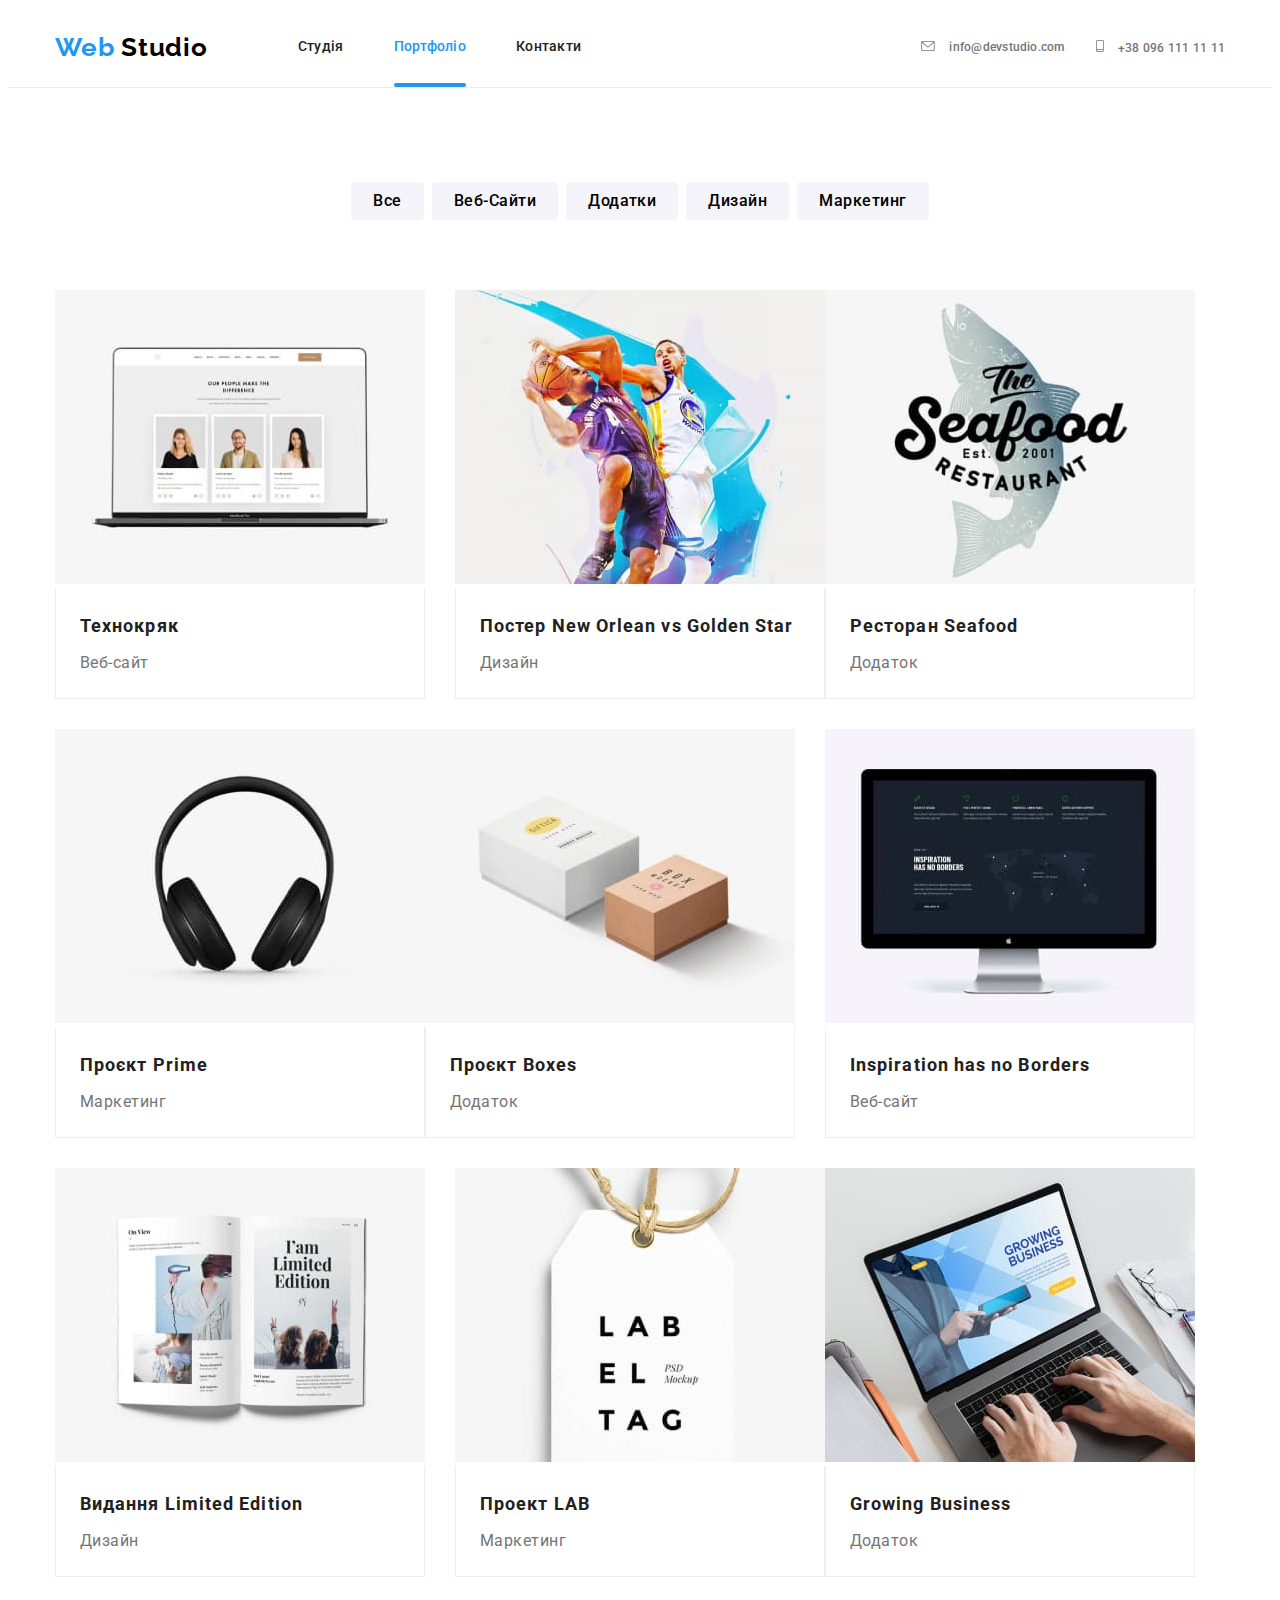
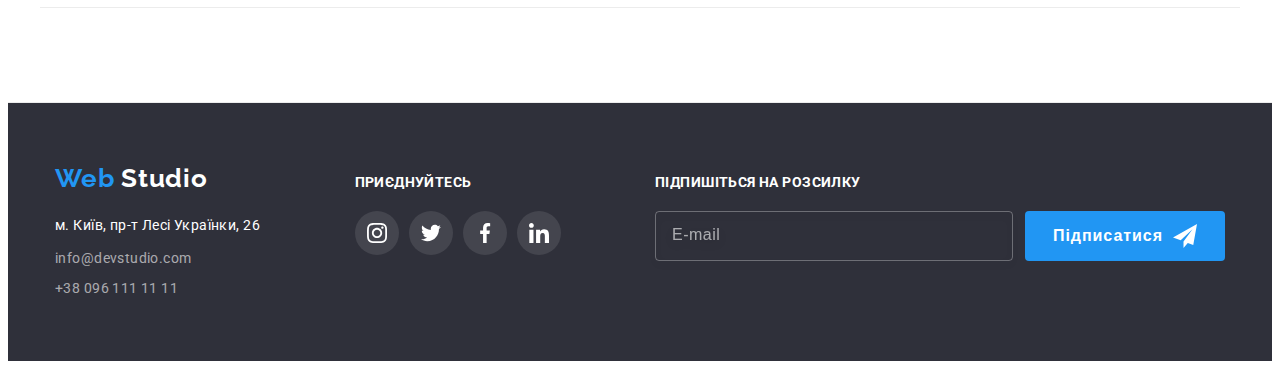
==== commit 78fd6e84: "add changes" ====
--- a/portfolio.html
+++ b/portfolio.html
@@ -151,7 +151,7 @@
 						<li class="gallery">
 							<a href="" class="gallery-link">
 								<div class="portfolio-top-wrap">
-									<picture>
+								<picture>
 									<source
 									srcset="./images/portfolio2.jpg 1x, ./images/portfolio2-2x.jpg 2x"
 									media="(min-width:1200px)">
@@ -161,12 +161,7 @@
 									<source
 									srcset="./images/portfolio2-mob.jpg 1x, ./images/portfolio2-mob-2x.jpg 2x"
 									media="(max-width:768px)">
-									<img
-										src="./images/portfolio2-mob.jpg"
-										alt="Дизайн постеру New Orlean vs Golden Star"
-										width="450"
-										height="294"
-									/>
+									<img src="./images/portfolio2-mob.jpg" alt="Дизайн постеру New Orlean vs Golden Star" width="450" height="294" />
 									</picture>
 									
 									<p class="portfolio-top-text">
--- a/css/main.min.css
+++ b/css/main.min.css
@@ -1 +1 @@
-html{-webkit-box-sizing:border-box;box-sizing:border-box}*,*::before,*::after{-webkit-box-sizing:inherit;box-sizing:inherit}body{color:var(--main-title-color);font-family:"Roboto",sans-serif}.list{list-style:none;margin:0;padding-left:0}img{max-width:100%;height:auto}a{text-decoration:none}:root{--main-title-color: #212121;--main-background-color: #f5f5f5;--secondary-title-color: #757575;--secondary-background-color: #2f303a;--accent-color: #2196f3}section{padding-top:60px;padding-bottom:60px}@media screen and (min-width: 1200px){section{padding-top:94px;padding-bottom:94px}}.container{width:100%;padding-left:15px;padding-right:15px;margin-left:auto;margin-right:auto}@media screen and (min-width: 480px){.container{width:480px}}@media screen and (min-width: 768px){.container{width:768px}}@media screen and (min-width: 1200px){.container{width:1200px}}.header{background-color:#fff}.header__container{display:-webkit-box;display:-ms-flexbox;display:flex;-webkit-box-align:center;-ms-flex-align:center;align-items:center}@media screen and (min-width: 768px){.header__container{-webkit-box-pack:justify;-ms-flex-pack:justify;justify-content:space-between}}@media screen and (min-width: 1200px){.header__container{-webkit-box-pack:justify;-ms-flex-pack:justify;justify-content:space-between}}.logo{font-family:"Raleway";font-weight:700;font-size:24px;line-height:1.17;letter-spacing:.03em;text-decoration:none;color:#000}@media screen and (min-width: 768px){.logo{padding-top:26px;padding-bottom:26px}}@media screen and (min-width: 1200px){.logo{font-weight:700;font-size:26px;line-height:1.19;letter-spacing:.03em;padding-top:24px;padding-bottom:24px}}.header__logo{margin-right:93px}a>span{color:#2196f3}.navigation__list,.contacts-list.list{display:-webkit-box;display:-ms-flexbox;display:flex;font-weight:500;font-size:14px;line-height:1.14;letter-spacing:.02em}.navigation__item:not(:last-child),.contacts-list__item:not(:last-child){margin-right:50px}.navigation__list.tel,.contacts-list.tel{margin-left:auto}.navigation__link{padding-top:32px;padding-bottom:32px}.contacts-list__link{padding-top:10px;padding-bottom:10px}@media screen and (min-width: 1200px){.contacts-list__link{padding-top:32px;padding-bottom:32px}}.navigation__link,.contacts-list__link{font-family:"Roboto",sans-serif;font-style:normal;color:var(--main-title-color);text-decoration:none;-webkit-transition:color 250ms cubic-bezier(0.4, 0, 0.2, 1);transition:color 250ms cubic-bezier(0.4, 0, 0.2, 1)}.navigation__link.tel,.contacts-list__link.tel{color:var(--secondary-title-color)}.navigation__link:hover,.navigation__link:focus,.contacts-list__link:hover,.contacts-list__link:focus{color:var(--accent-color)}.navigation__link.current,.contacts-list__link.current{position:relative;color:var(--accent-color)}.navigation__link.current::after,.contacts-list__link.current::after{content:"";width:100%;height:4px;border-radius:2px;background-color:var(--accent-color);padding-left:2px;padding-right:2px;position:absolute;bottom:-1px;left:0}.contacts-list__icon{margin-right:10px;fill:currentColor}.navigation,.contacts-list.list{display:none}@media screen and (min-width: 768px){.navigation,.contacts-list.list{display:block}}@media screen and (min-width: 1200px){.navigation,.contacts-list.list{display:-webkit-box;display:-ms-flexbox;display:flex}}.mob-menu{position:fixed;background-color:#fff;z-index:1;top:0;left:0;height:100vh;width:100vw;padding-top:10px;padding-bottom:48px}@media screen and (min-width: 768px){.mob-menu{display:none}}@media screen and (min-width: 1200px){.mob-menu{display:none}}.mob-menu>.container{height:100%;display:-webkit-box;display:-ms-flexbox;display:flex;-webkit-box-orient:vertical;-webkit-box-direction:normal;-ms-flex-direction:column;flex-direction:column;-webkit-box-pack:justify;-ms-flex-pack:justify;justify-content:space-between}.btn-mob-close,.btn-mob-open{display:block;margin-left:auto;margin-bottom:30px;background-color:#fff;border:none}.mob-close-icon{fill:#000;-webkit-transition:fill 250ms cubic-bezier(0.4, 0, 0.2, 1);transition:fill 250ms cubic-bezier(0.4, 0, 0.2, 1)}.btn-mob-close:hover .mob-close-icon,.btn-mob-close:focus .mob-close-icon{fill:var(--accent-color)}.btn-mob-open{margin-top:10px;margin-bottom:10px}@media screen and (min-width: 768px){.btn-mob-open{display:none}}@media screen and (min-width: 1200px){.btn-mob-open{display:none}}.navigation-mobile__link{font-weight:500;font-size:40px;line-height:1.18;letter-spacing:.02em;color:#212121}.navigation-mobile__link:hover,.navigation-mobile__link:focus{color:var(--accent-color)}.navigation-mobile__item:not(:last-child){margin-bottom:32px}.contacts-mobile__link.tel{display:block;margin-bottom:32px;font-weight:500;font-size:34px;line-height:1.18;letter-spacing:.02em;color:#2196f3}.contacts-mobile__link.mail{display:block;margin-bottom:64px;font-weight:500;font-size:24px;line-height:1.17;letter-spacing:.02em;color:#757575}.mobile-soc{display:-webkit-box;display:-ms-flexbox;display:flex;-webkit-box-pack:justify;-ms-flex-pack:justify;justify-content:space-between}.mobile-soc-item{padding-right:10px}.mobile-soc-item:not(:last-child)::after{content:"";height:100%;width:1px;border:1px solid rgba(33,33,33,.2);-webkit-transform:rotate(90deg);transform:rotate(90deg)}.mobile-soc-link{font-weight:500;font-size:18px;line-height:1.22;letter-spacing:.02em;color:#2196f3;padding-right:10px}.hero{max-width:1600px;height:400px;margin-left:auto;margin-right:auto;padding-top:118px;padding-bottom:118px;background-image:linear-gradient rgba(47,48,58,.4),url(../images/hero-mob.jpg);background-repeat:no-repeat;background-position:center;background-size:cover;background-color:var(--secondary-background-color);text-align:center}@media(min-device-pixel-ratio: 2),(-webkit-min-device-pixel-ratio: 2),(min-resolution: 192dpi),(min-resolution: 2dppx){.hero{background-image:-webkit-gradient(linear, left top, left bottom, from(rgba(47, 48, 58, 0.4))),url(../images/hero-mob-2x.jpg);background-image:linear-gradient(rgba(47, 48, 58, 0.4)),url(../images/hero-mob-2x.jpg)}}@media screen and (min-width: 768px){.hero{background-image:-webkit-gradient(linear, left top, left bottom, from(rgba(47, 48, 58, 0.4))),url(../images/hero-tab.jpg);background-image:linear-gradient(rgba(47, 48, 58, 0.4)),url(../images/hero-tab.jpg)}}@media screen and (min-width: 768px)and (min-device-pixel-ratio: 2),screen and (min-width: 768px)and (-webkit-min-device-pixel-ratio: 2),screen and (min-width: 768px)and (min-resolution: 192dpi),screen and (min-width: 768px)and (min-resolution: 2dppx){.hero{background-image:-webkit-gradient(linear, left top, left bottom, from(rgba(47, 48, 58, 0.4))),url(../images/hero-tab-2x.jpg);background-image:linear-gradient(rgba(47, 48, 58, 0.4)),url(../images/hero-tab-2x.jpg)}}@media screen and (min-width: 1200px){.hero{height:600px;padding-top:200px;padding-bottom:200px;background-image:-webkit-gradient(linear, left top, left bottom, from(rgba(47, 48, 58, 0.4))),url(../images/hero.jpg);background-image:linear-gradient(rgba(47, 48, 58, 0.4)),url(../images/hero.jpg)}}@media screen and (min-width: 1200px)and (min-device-pixel-ratio: 2),screen and (min-width: 1200px)and (-webkit-min-device-pixel-ratio: 2),screen and (min-width: 1200px)and (min-resolution: 192dpi),screen and (min-width: 1200px)and (min-resolution: 2dppx){.hero{background-image:-webkit-gradient(linear, left top, left bottom, from(rgba(47, 48, 58, 0.4))),url(../images/hero-2x.jpg);background-image:linear-gradient(rgba(47, 48, 58, 0.4)),url(../images/hero-2x.jpg)}}.hero__title{margin:0;margin-bottom:30px;font-weight:900;font-size:20px;line-height:1.62;letter-spacing:.06em;color:#fff;text-transform:uppercase}@media screen and (min-width: 480px){.hero__title{font-weight:900;font-size:26px;line-height:1.62;letter-spacing:.06em}}@media screen and (min-width: 1200px){.hero__title{font-weight:900;font-size:44px;line-height:1.36;letter-spacing:.06em}}.hero__btn{padding:10px 32px;border:none;border-radius:4px;display:inline-block;min-width:216px;text-align:center;font-family:inherit;color:#fff;background-color:#2196f3;font-weight:700;font-size:16px;line-height:1.88;letter-spacing:.06em;cursor:pointer}.features{padding-bottom:0}.feature__title,.checkbox{position:absolute;width:1px;height:1px;margin:-1px;border:0;padding:0;white-space:nowrap;-webkit-clip-path:inset(100%);clip-path:inset(100%);clip:rect(0 0 0 0);overflow:hidden}.feature__list{display:-webkit-box;display:-ms-flexbox;display:flex;-ms-flex-wrap:wrap;flex-wrap:wrap;-webkit-box-pack:justify;-ms-flex-pack:justify;justify-content:space-between;margin:0;gap:30px;letter-spacing:.03em}.feature__card{width:100%}@media screen and (min-width: 768px){.feature__card{width:calc(50% - 15px)}}@media screen and (min-width: 1200px){.feature__card{width:calc(25% - 22.5px)}}.feature__icon{width:70px;height:70px;fill:#000}.icon-wrap{display:-webkit-box;display:-ms-flexbox;display:flex;-webkit-box-pack:center;-ms-flex-pack:center;justify-content:center;-webkit-box-align:center;-ms-flex-align:center;align-items:center;height:120px;background:#f5f4fa;border-radius:4px}.feature__item{margin:0;margin-bottom:10px;margin-top:30px;font-weight:700;font-size:14px;line-height:1.14;text-transform:uppercase}.feature__text{margin:0;color:var(--secondary-title-color);font-weight:400;font-size:14px;line-height:1.71}.work{display:none}@media screen and (min-width: 1200px){.work{display:block}}.work-title{margin:0;margin-bottom:50px;text-align:center;font-weight:700;font-size:36px;line-height:1.17;letter-spacing:.03em}.work-list{display:-webkit-box;display:-ms-flexbox;display:flex;-webkit-box-pack:justify;-ms-flex-pack:justify;justify-content:space-between}.work-list>li>img{display:block}.work-top-wrap{position:relative;max-height:294px}.work-top-title{margin:0;padding-top:27px;padding-bottom:27px;position:absolute;bottom:0;width:100%;min-height:70px;background:rgba(47,48,58,.8);font-weight:700;font-size:14px;line-height:1.14;letter-spacing:.03em;text-align:center;text-transform:uppercase;color:#fff}.team{background-color:#f5f4fa}.team-title{margin:0;margin-bottom:50px;font-weight:700;font-size:36px;line-height:1.17;letter-spacing:.03em;text-align:center}.team-list{display:-webkit-box;display:-ms-flexbox;display:flex;-ms-flex-wrap:wrap;flex-wrap:wrap;-webkit-box-pack:justify;-ms-flex-pack:justify;justify-content:space-between;gap:30px}.team-list>li{width:100%;background:#fff;-webkit-box-shadow:0px 1px 3px rgba(0,0,0,.12),0px 1px 1px rgba(0,0,0,.14),0px 2px 1px rgba(0,0,0,.2);box-shadow:0px 1px 3px rgba(0,0,0,.12),0px 1px 1px rgba(0,0,0,.14),0px 2px 1px rgba(0,0,0,.2);border-radius:0px 0px 4px 4px}@media screen and (min-width: 768px){.team-list>li{width:calc(50% - 15px)}}@media screen and (min-width: 1200px){.team-list>li{width:calc(25% - 22.5px)}}.team-list>li>img{display:block}.photo-description{padding-top:30px;padding-bottom:30px}.team-item{margin:0;margin-bottom:10px;font-weight:500;font-size:16px;line-height:1.19;letter-spacing:.03em;text-align:center}.team-text{margin:0;margin-bottom:16px;font-weight:400;color:var(--secondary-title-color);text-align:center}.team-soc,.footer-soc{display:-webkit-box;display:-ms-flexbox;display:flex;-webkit-box-pack:center;-ms-flex-pack:center;justify-content:center;gap:10px}.team-soc-link{display:-webkit-box;display:-ms-flexbox;display:flex;-webkit-box-align:center;-ms-flex-align:center;align-items:center;-webkit-box-pack:center;-ms-flex-pack:center;justify-content:center;width:44px;height:44px;border-radius:50%;-webkit-transition:background-color 250ms cubic-bezier(0.4, 0, 0.2, 1);transition:background-color 250ms cubic-bezier(0.4, 0, 0.2, 1)}.team-soc-link:hover,.team-soc-link:focus{background-color:var(--accent-color)}.team-soc-icon{fill:#afb1b8;-webkit-transition:fill 250ms cubic-bezier(0.4, 0, 0.2, 1);transition:fill 250ms cubic-bezier(0.4, 0, 0.2, 1)}.team-soc-link:hover .team-soc-icon,.team-soc-link:focus .team-soc-icon{fill:#fff}.klients-title{margin:0;margin-bottom:50px;font-weight:700;font-size:36px;line-height:1.17;text-align:center}.klient-logo{display:-webkit-box;display:-ms-flexbox;display:flex;-webkit-box-align:center;-ms-flex-align:center;align-items:center;-webkit-box-pack:center;-ms-flex-pack:center;justify-content:center;-ms-flex-wrap:wrap;flex-wrap:wrap;gap:30px}.klient-logo-item{display:block;width:calc(100% - 30px)/2}.klient-logo-link{display:-webkit-box;display:-ms-flexbox;display:flex;-webkit-box-align:center;-ms-flex-align:center;align-items:center;-webkit-box-pack:center;-ms-flex-pack:center;justify-content:center;width:130px;height:92px;border:1px solid #afb1b8;border-radius:4px;-webkit-transition:border 250ms cubic-bezier(0.4, 0, 0.2, 1),fill 250ms cubic-bezier(0.4, 0, 0.2, 1);transition:border 250ms cubic-bezier(0.4, 0, 0.2, 1),fill 250ms cubic-bezier(0.4, 0, 0.2, 1)}@media screen and (min-width: 480px){.klient-logo-link{width:210px}}@media screen and (min-width: 768px){.klient-logo-link{width:226px}}@media screen and (min-width: 1200px){.klient-logo-link{width:170px}}.klient-logo-link:hover,.klient-logo-link:focus{border:1px solid var(--accent-color)}.klient-logo-icon{fill:#afb1b8}.klient-logo-link:hover .klient-logo-icon,.klient-logo-link:focus .klient-logo-icon{fill:var(--accent-color)}.footer{padding-top:60px;padding-bottom:60px;background-color:var(--secondary-background-color);font-weight:400;font-size:14px;line-height:1.71;letter-spacing:.03em}.footer>.container{display:-webkit-box;display:-ms-flexbox;display:flex;-webkit-box-pack:center;-ms-flex-pack:center;justify-content:center;-webkit-box-align:center;-ms-flex-align:center;align-items:center;-ms-flex-wrap:wrap;flex-wrap:wrap;-webkit-box-orient:vertical;-webkit-box-direction:normal;-ms-flex-direction:column;flex-direction:column}@media screen and (min-width: 768px){.footer>.container{-webkit-box-orient:horizontal;-webkit-box-direction:normal;-ms-flex-direction:row;flex-direction:row;-ms-flex-pack:distribute;justify-content:space-around}}@media screen and (min-width: 1200px){.footer>.container{-webkit-box-orient:horizontal;-webkit-box-direction:normal;-ms-flex-direction:row;flex-direction:row;-webkit-box-align:baseline;-ms-flex-align:baseline;align-items:baseline;-webkit-box-pack:justify;-ms-flex-pack:justify;justify-content:space-between}}.footer-container{-webkit-box-pack:start;-ms-flex-pack:start;justify-content:start;max-width:250px;margin-right:0;margin-left:0;margin-bottom:60px}.footer-title{margin-top:0;margin-bottom:20px;text-align:center;font-weight:700;font-size:14px;line-height:1.14;letter-spacing:.03em;text-transform:uppercase;color:#fff}@media screen and (min-width: 1200px){.footer-title{text-align:start}}.footer-logo{display:block;margin-bottom:20px;text-align:center;color:#fff}@media screen and (min-width: 1200px){.footer-logo{text-align:start}}.adress{font-style:normal;color:#fff;text-decoration:none;-webkit-transition:color 250ms cubic-bezier(0.4, 0, 0.2, 1);transition:color 250ms cubic-bezier(0.4, 0, 0.2, 1);display:block;margin-bottom:9px;text-align:center}@media screen and (min-width: 1200px){.adress{text-align:start}}.adress:hover,.adress:focus{color:var(--accent-color)}.footer-list{color:rgba(255,255,255,.6)}.footer-list li{text-align:center}@media screen and (min-width: 1200px){.footer-list li{text-align:start}}.footer-list>li:not(:nth-last-child(-n+1)){margin-bottom:6px}.footer-item{font-family:inherit;font-style:normal;color:rgba(255,255,255,.6);text-decoration:none;-webkit-transition:color 250ms cubic-bezier(0.4, 0, 0.2, 1);transition:color 250ms cubic-bezier(0.4, 0, 0.2, 1)}.footer-item:hover,.footer-item:focus{color:var(--accent-color)}.footer-soc-link{display:-webkit-box;display:-ms-flexbox;display:flex;-webkit-box-align:center;-ms-flex-align:center;align-items:center;-webkit-box-pack:center;-ms-flex-pack:center;justify-content:center;width:44px;height:44px;border-radius:50%;-webkit-transition:background-color 250ms cubic-bezier(0.4, 0, 0.2, 1);transition:background-color 250ms cubic-bezier(0.4, 0, 0.2, 1);background-color:rgba(255,255,255,.1)}.footer-soc-link:hover,.footer-soc-link:focus{background-color:var(--accent-color)}.subscription-field{width:100%}@media screen and (min-width: 1200px){.subscription-field{width:570px}}.footer-soc-icon{fill:#fff;-webkit-transition:fill 250ms cubic-bezier(0.4, 0, 0.2, 1);transition:fill 250ms cubic-bezier(0.4, 0, 0.2, 1)}@media screen and (min-width: 1200px){.subscription.container{margin:0;width:570px}}.subscription-title{margin:0;margin-bottom:20px;text-align:center;font-weight:700;font-size:14px;line-height:1.14;letter-spacing:.03em;text-transform:uppercase;color:#fff}@media screen and (min-width: 1200px){.subscription-title{text-align:start}}.subscription-wrap{display:-webkit-box;display:-ms-flexbox;display:flex;-webkit-box-orient:vertical;-webkit-box-direction:normal;-ms-flex-direction:column;flex-direction:column;-webkit-box-pack:center;-ms-flex-pack:center;justify-content:center;-webkit-box-align:center;-ms-flex-align:center;align-items:center}@media screen and (min-width: 1200px){.subscription-wrap{-webkit-box-orient:horizontal;-webkit-box-direction:normal;-ms-flex-direction:row;flex-direction:row}}.subscription-input{margin-right:0;margin-bottom:20px;width:100%;height:50px;padding:15px 16px;border:1px solid rgba(255,255,255,.3);-webkit-filter:drop-shadow(0px 4px 4px rgba(0, 0, 0, 0.15));filter:drop-shadow(0px 4px 4px rgba(0, 0, 0, 0.15));border-radius:4px;background-color:rgba(0,0,0,0);cursor:pointer}@media screen and (min-width: 480px){.subscription-input{width:450px}}@media screen and (min-width: 1200px){.subscription-input{width:358px;margin-right:12px;margin-bottom:0}}.subscription-input::-webkit-input-placeholder{font-weight:400;font-size:16px;line-height:1.25;letter-spacing:.03em;color:rgba(255,255,255,.6)}.subscription-input::-moz-placeholder{font-weight:400;font-size:16px;line-height:1.25;letter-spacing:.03em;color:rgba(255,255,255,.6)}.subscription-input:-ms-input-placeholder{font-weight:400;font-size:16px;line-height:1.25;letter-spacing:.03em;color:rgba(255,255,255,.6)}.subscription-input::-ms-input-placeholder{font-weight:400;font-size:16px;line-height:1.25;letter-spacing:.03em;color:rgba(255,255,255,.6)}.subscription-input::placeholder{font-weight:400;font-size:16px;line-height:1.25;letter-spacing:.03em;color:rgba(255,255,255,.6)}.subscription-submit{margin:0;display:-webkit-box;display:-ms-flexbox;display:flex;-webkit-box-align:center;-ms-flex-align:center;align-items:center;-webkit-box-pack:center;-ms-flex-pack:center;justify-content:center;gap:10px;width:200px;height:50px;font-weight:700;font-size:16px;line-height:1.88;letter-spacing:.06em;background-color:var(--accent-color);color:#fff;border-radius:4px;border:none;cursor:pointer}.portfolio{background-color:#fff;font-family:"Roboto",sans-serif;border-bottom:1px solid #ececec}.portfolio>h1{position:absolute;width:1px;height:1px;margin:-1px;border:0;padding:0;white-space:nowrap;-webkit-clip-path:inset(100%);clip-path:inset(100%);clip:rect(0 0 0 0);overflow:hidden}.header--bordered{border-bottom:1px solid #ececec}.portfolio-list{display:-webkit-box;display:-ms-flexbox;display:flex;-webkit-box-pack:start;-ms-flex-pack:start;justify-content:start;-ms-flex-wrap:wrap;flex-wrap:wrap;color:inherit;text-decoration:none}.portfolio-list:not(:last-child){margin-bottom:50px}li.gallery{width:100%}li.gallery:not(:nth-last-child(-n+1)){margin-bottom:30px}@media screen and (min-width: 768px){li.gallery{width:calc(50% - 15px)}li.gallery:not(:nth-child(2n)){margin-right:30px}li.gallery:not(:nth-last-child(-n+1)){margin-bottom:30px}}@media screen and (min-width: 1200px){li.gallery{width:calc(33.3333333333% - 20px);gap:30px}}.portfolio-btn{padding:6px 22px;border:rgba(0,0,0,0);font-family:inherit;font-weight:500;font-size:16px;line-height:1.62;letter-spacing:.03em;text-align:center;text-decoration:none;text-transform:capitalize;cursor:pointer;background-color:#f5f4fa;border-radius:4px}button{-webkit-transition:color 250ms cubic-bezier(0.4, 0, 0.2, 1),background-color 250ms cubic-bezier(0.4, 0, 0.2, 1),-webkit-box-shadow 250ms cubic-bezier(0.4, 0, 0.2, 1);transition:color 250ms cubic-bezier(0.4, 0, 0.2, 1),background-color 250ms cubic-bezier(0.4, 0, 0.2, 1),-webkit-box-shadow 250ms cubic-bezier(0.4, 0, 0.2, 1);transition:color 250ms cubic-bezier(0.4, 0, 0.2, 1),background-color 250ms cubic-bezier(0.4, 0, 0.2, 1),box-shadow 250ms cubic-bezier(0.4, 0, 0.2, 1);transition:color 250ms cubic-bezier(0.4, 0, 0.2, 1),background-color 250ms cubic-bezier(0.4, 0, 0.2, 1),box-shadow 250ms cubic-bezier(0.4, 0, 0.2, 1),-webkit-box-shadow 250ms cubic-bezier(0.4, 0, 0.2, 1)}button:hover,button:focus{color:var(--main-background-color);background-color:var(--accent-color);-webkit-box-shadow:0px 3px 1px rgba(0,0,0,.1),0px 1px 2px rgba(0,0,0,.08),0px 2px 2px rgba(0,0,0,.12);box-shadow:0px 3px 1px rgba(0,0,0,.1),0px 1px 2px rgba(0,0,0,.08),0px 2px 2px rgba(0,0,0,.12)}li.list-btn:not(:nth-last-child(-n+1)){margin-right:8px}.portfolio-title{width:370px;margin:0;margin-bottom:4px;font-weight:700;font-size:18px;line-height:2;letter-spacing:.06em}.gallery-link{display:block;text-decoration:none;color:inherit;-webkit-transition:-webkit-box-shadow 250ms cubic-bezier(0.4, 0, 0.2, 1);transition:-webkit-box-shadow 250ms cubic-bezier(0.4, 0, 0.2, 1);transition:box-shadow 250ms cubic-bezier(0.4, 0, 0.2, 1);transition:box-shadow 250ms cubic-bezier(0.4, 0, 0.2, 1), -webkit-box-shadow 250ms cubic-bezier(0.4, 0, 0.2, 1)}.gallery-link:hover,.gallery-link:focus{-webkit-box-shadow:0px 1px 1px rgba(0,0,0,.12),0px 4px 4px rgba(0,0,0,.06),1px 4px 6px rgba(0,0,0,.16);box-shadow:0px 1px 1px rgba(0,0,0,.12),0px 4px 4px rgba(0,0,0,.06),1px 4px 6px rgba(0,0,0,.16)}.portfolio-top-wrap{position:relative;overflow:hidden}.portfolio-top-text{position:absolute;top:0;left:0;height:100%;margin:0;padding-top:63px;padding-bottom:63px;padding-right:10px;padding-left:38px;font-weight:400;font-size:18px;line-height:1.56;letter-spacing:.03em;color:#fff;background:rgba(33,150,243,.9);overflow:auto;-webkit-transform:translateY(100%);transform:translateY(100%);-webkit-transition:-webkit-transform 250ms cubic-bezier(0.4, 0, 0.2, 1);transition:-webkit-transform 250ms cubic-bezier(0.4, 0, 0.2, 1);transition:transform 250ms cubic-bezier(0.4, 0, 0.2, 1);transition:transform 250ms cubic-bezier(0.4, 0, 0.2, 1), -webkit-transform 250ms cubic-bezier(0.4, 0, 0.2, 1)}.gallery:hover .portfolio-top-text{-webkit-transform:translateY(0);transform:translateY(0)}.gallery-description{padding-left:24px;padding-right:24px;padding-top:20px;padding-bottom:20px;border-right:1px solid #eee;border-left:1px solid #eee;border-bottom:1px solid #eee}.portfolio-link{text-decoration:none;color:inherit}.portfolio-filtr{width:370px;margin:0;padding-top:0;font-weight:400;font-size:16px;line-height:1.88;letter-spacing:.03em;color:#757575}.backdrop{position:fixed;top:0;width:100%;height:100%;background-color:rgba(0,0,0,.2);-webkit-transition:opacity 250ms cubic-bezier(0.4, 0, 0.2, 1),visibility 250ms cubic-bezier(0.4, 0, 0.2, 1);transition:opacity 250ms cubic-bezier(0.4, 0, 0.2, 1),visibility 250ms cubic-bezier(0.4, 0, 0.2, 1)}.modal{position:absolute;width:528px;height:581px;left:50%;top:50%;-webkit-transform:translate(-50%, -50%);transform:translate(-50%, -50%);background:#fff;-webkit-box-shadow:0px 1px 3px rgba(0,0,0,.12),0px 1px 1px rgba(0,0,0,.14),0px 2px 1px rgba(0,0,0,.2);box-shadow:0px 1px 3px rgba(0,0,0,.12),0px 1px 1px rgba(0,0,0,.14),0px 2px 1px rgba(0,0,0,.2);border-radius:4px}.modal-icon{fill:#000;-webkit-transition:fill 250ms cubic-bezier(0.4, 0, 0.2, 1);transition:fill 250ms cubic-bezier(0.4, 0, 0.2, 1)}.btn-modal:hover .modal-icon,.btn-modal:focus .modal-icon{fill:var(--accent-color)}button.btn-modal{display:-webkit-box;display:-ms-flexbox;display:flex;-webkit-box-pack:center;-ms-flex-pack:center;justify-content:center;-webkit-box-align:center;-ms-flex-align:center;align-items:center;position:absolute;top:8px;right:8px;width:30px;height:30px;background:#fff;border:1px solid rgba(0,0,0,.1);border-radius:50%;-webkit-box-shadow:none;box-shadow:none;fill:#2196f3;cursor:pointer}.is-hidden{opacity:0;visibility:hidden;pointer-events:none}.modal-title{margin:0;margin-bottom:30px;font-weight:700;font-size:20px;line-height:1.15;letter-spacing:.03em;text-align:center;color:#212121}.modal-field{display:-webkit-box;display:-ms-flexbox;display:flex;-webkit-box-orient:vertical;-webkit-box-direction:normal;-ms-flex-direction:column;flex-direction:column;width:528px;height:581px;margin-left:auto;margin-right:auto;padding:40px}.form-field input{width:100%;height:40px;padding-left:40px;border:1px solid rgba(33,33,33,.2);border-radius:4px;cursor:pointer;-webkit-transition:border 250ms cubic-bezier(0.4, 0, 0.2, 1);transition:border 250ms cubic-bezier(0.4, 0, 0.2, 1)}.form-field input:hover,.form-field input:focus{border:1px solid #2196f3}.form-field input:focus-visible{outline:none}.form-field{margin-bottom:28px;display:-webkit-box;display:-ms-flexbox;display:flex;-webkit-box-orient:vertical;-webkit-box-direction:normal;-ms-flex-direction:column;flex-direction:column;position:relative}.form-field label{position:absolute;left:0;top:-4px;-webkit-transform:translateY(-100%);transform:translateY(-100%);margin-bottom:4px;font-weight:400;font-size:12px;line-height:1.17;letter-spacing:.01em;color:#757575}textarea{resize:none;padding:20px 16px 12px 16px;width:100%;height:120px;border:1px solid rgba(33,33,33,.2);border-radius:4px;cursor:pointer;-webkit-transition:border 250ms cubic-bezier(0.4, 0, 0.2, 1);transition:border 250ms cubic-bezier(0.4, 0, 0.2, 1)}textarea:focus,textarea:hover{border:1px solid #2196f3}textarea:focus-visible{outline:none}textarea::-webkit-input-placeholder{font-weight:400;font-size:12px;line-height:1.17;letter-spacing:.01em;color:rgba(117,117,117,.5)}textarea::-moz-placeholder{font-weight:400;font-size:12px;line-height:1.17;letter-spacing:.01em;color:rgba(117,117,117,.5)}textarea:-ms-input-placeholder{font-weight:400;font-size:12px;line-height:1.17;letter-spacing:.01em;color:rgba(117,117,117,.5)}textarea::-ms-input-placeholder{font-weight:400;font-size:12px;line-height:1.17;letter-spacing:.01em;color:rgba(117,117,117,.5)}textarea::placeholder{font-weight:400;font-size:12px;line-height:1.17;letter-spacing:.01em;color:rgba(117,117,117,.5)}.modal-checkbox{margin-bottom:30px;position:relative}.modal-checkbox label{display:-webkit-box;display:-ms-flexbox;display:flex;-webkit-box-align:center;-ms-flex-align:center;align-items:center;-webkit-box-pack:center;-ms-flex-pack:center;justify-content:center;padding-left:20px;font-weight:400;font-size:14px;line-height:1.71;letter-spacing:.03em;color:#757575;cursor:pointer}.modal-checkbox a{display:-webkit-box;display:-ms-flexbox;display:flex;-webkit-box-align:center;-ms-flex-align:center;align-items:center;-webkit-box-pack:center;-ms-flex-pack:center;justify-content:center;margin-left:4px;color:#2196f3}.chekbox-text{margin-left:20px}.check-icon{fill:#fff}.check-box{display:-webkit-box;display:-ms-flexbox;display:flex;-webkit-box-align:center;-ms-flex-align:center;align-items:center;-webkit-box-pack:center;-ms-flex-pack:center;justify-content:center;position:absolute;left:20px;top:5px;width:16px;height:15px;background:#fff;border:2px solid #000;border-radius:2px;cursor:pointer;-webkit-transition:background 250ms cubic-bezier(0.4, 0, 0.2, 1);transition:background 250ms cubic-bezier(0.4, 0, 0.2, 1);-webkit-transition:border 250ms cubic-bezier(0.4, 0, 0.2, 1);transition:border 250ms cubic-bezier(0.4, 0, 0.2, 1)}.checkbox:checked+.check-box{background:var(--accent-color);border:none}.checkbox{position:absolute;width:1px;height:1px;margin:-1px;border:0;padding:0;white-space:nowrap;-webkit-clip-path:inset(100%);clip-path:inset(100%);clip:rect(0 0 0 0);overflow:hidden}.modal-submit{margin-left:auto;margin-right:auto;padding:10px 52px;width:200px;height:50px;background:#2196f3;-webkit-box-shadow:0px 4px 4px rgba(0,0,0,.15);box-shadow:0px 4px 4px rgba(0,0,0,.15);border-radius:4px;border:none;font-weight:700;font-size:16px;line-height:1.88;letter-spacing:.06em;color:#fff;cursor:pointer}.form-icon{position:absolute;height:18px;top:50%;left:12px;-webkit-transform:translateY(-50%);transform:translateY(-50%);-webkit-transition:fill 250ms cubic-bezier(0.4, 0, 0.2, 1);transition:fill 250ms cubic-bezier(0.4, 0, 0.2, 1)}.form-field input:hover+.form-icon,.form-field input:focus+.form-icon{fill:var(--accent-color)}/*# sourceMappingURL=main.min.css.map */+html{-webkit-box-sizing:border-box;box-sizing:border-box}*,*::before,*::after{-webkit-box-sizing:inherit;box-sizing:inherit}body{color:var(--main-title-color);font-family:"Roboto",sans-serif}.list{list-style:none;margin:0;padding-left:0}img{max-width:100%;height:auto}a{text-decoration:none}:root{--main-title-color: #212121;--main-background-color: #f5f5f5;--secondary-title-color: #757575;--secondary-background-color: #2f303a;--accent-color: #2196f3}section{padding-top:60px;padding-bottom:60px}@media screen and (min-width: 1200px){section{padding-top:94px;padding-bottom:94px}}.container{width:100%;padding-left:15px;padding-right:15px;margin-left:auto;margin-right:auto}@media screen and (min-width: 480px){.container{width:480px}}@media screen and (min-width: 768px){.container{width:768px}}@media screen and (min-width: 1200px){.container{width:1200px}}.header{background-color:#fff}.header__container{display:-webkit-box;display:-ms-flexbox;display:flex;-webkit-box-align:center;-ms-flex-align:center;align-items:center}@media screen and (min-width: 768px){.header__container{-webkit-box-pack:justify;-ms-flex-pack:justify;justify-content:space-between}}@media screen and (min-width: 1200px){.header__container{-webkit-box-pack:justify;-ms-flex-pack:justify;justify-content:space-between}}.header-top{display:-webkit-box;display:-ms-flexbox;display:flex;-webkit-box-align:center;-ms-flex-align:center;align-items:center}.logo{font-family:"Raleway";font-weight:700;font-size:24px;line-height:1.17;letter-spacing:.03em;text-decoration:none;color:#000}@media screen and (min-width: 768px){.logo{padding-top:26px;padding-bottom:26px}}@media screen and (min-width: 1200px){.logo{font-weight:700;font-size:26px;line-height:1.19;letter-spacing:.03em;padding-top:24px;padding-bottom:24px}}@media screen and (min-width: 768px){.header__logo{margin-right:80px}}@media screen and (min-width: 1200px){.header__logo{margin-right:90px}}a>span{color:#2196f3}.contacts-list.list{display:-webkit-box;display:-ms-flexbox;display:flex;font-weight:500;font-size:12px;line-height:1.17;letter-spacing:.02em}.navigation__list{margin-right:90px;display:-webkit-box;display:-ms-flexbox;display:flex;font-weight:500;font-size:14px;line-height:1.14;letter-spacing:.02em}.navigation__item:not(:last-child){margin-right:50px}.contacts-list__item:not(:last-child){margin-right:50px}@media screen and (min-width: 768px){.contacts-list__item:not(:last-child){margin-right:0}}@media screen and (min-width: 1200px){.contacts-list__item:not(:last-child){margin-right:30px}}.navigation__list.tel,.contacts-list.tel{margin-left:auto}.navigation__link{padding-top:32px;padding-bottom:32px}.contacts-list__link{padding-top:10px;padding-bottom:10px}@media screen and (min-width: 1200px){.contacts-list__link{padding-top:32px;padding-bottom:32px}}.navigation__link,.contacts-list__link{font-family:"Roboto",sans-serif;font-style:normal;color:var(--main-title-color);text-decoration:none;-webkit-transition:color 250ms cubic-bezier(0.4, 0, 0.2, 1);transition:color 250ms cubic-bezier(0.4, 0, 0.2, 1)}.navigation__link.tel,.contacts-list__link.tel{color:var(--secondary-title-color)}.navigation__link:hover,.navigation__link:focus,.contacts-list__link:hover,.contacts-list__link:focus{color:var(--accent-color)}.navigation__link.current,.contacts-list__link.current{position:relative;color:var(--accent-color)}.navigation__link.current::after,.contacts-list__link.current::after{content:"";width:100%;height:4px;border-radius:2px;background-color:var(--accent-color);padding-left:2px;padding-right:2px;position:absolute;bottom:-1px;left:0}.contacts-list__icon{fill:currentColor}@media screen and (min-width: 768px){.contacts-list__icon{margin-right:8px}}@media screen and (min-width: 1200px){.contacts-list__icon{margin-right:10px}}.navigation,.contacts-list.list{display:none}@media screen and (min-width: 768px){.navigation,.contacts-list.list{display:block}}@media screen and (min-width: 1200px){.navigation,.contacts-list.list{display:-webkit-box;display:-ms-flexbox;display:flex}}.mob-menu{position:fixed;background-color:#fff;z-index:1;top:0;left:0;height:100vh;width:100vw;padding-top:10px;padding-bottom:48px}@media screen and (min-width: 768px){.mob-menu{display:none}}@media screen and (min-width: 1200px){.mob-menu{display:none}}.mob-menu>.container{height:100%;display:-webkit-box;display:-ms-flexbox;display:flex;-webkit-box-orient:vertical;-webkit-box-direction:normal;-ms-flex-direction:column;flex-direction:column;-webkit-box-pack:justify;-ms-flex-pack:justify;justify-content:space-between}.btn-mob-close,.btn-mob-open{display:block;margin-left:auto;margin-bottom:30px;background-color:#fff;border:none}.mob-close-icon{fill:#000;-webkit-transition:fill 250ms cubic-bezier(0.4, 0, 0.2, 1);transition:fill 250ms cubic-bezier(0.4, 0, 0.2, 1)}.btn-mob-close:hover .mob-close-icon,.btn-mob-close:focus .mob-close-icon{fill:var(--accent-color)}.btn-mob-open{margin-top:10px;margin-bottom:10px}@media screen and (min-width: 768px){.btn-mob-open{display:none}}@media screen and (min-width: 1200px){.btn-mob-open{display:none}}.navigation-mobile__link{font-weight:500;font-size:40px;line-height:1.18;letter-spacing:.02em;color:#212121}.navigation-mobile__link:hover,.navigation-mobile__link:focus{color:var(--accent-color)}.navigation-mobile__item:not(:last-child){margin-bottom:32px}.contacts-mobile__link.tel{display:block;margin-bottom:32px;font-weight:500;font-size:34px;line-height:1.18;letter-spacing:.02em;color:#2196f3}.contacts-mobile__link.mail{display:block;margin-bottom:64px;font-weight:500;font-size:24px;line-height:1.17;letter-spacing:.02em;color:#757575}.mobile-soc{display:-webkit-box;display:-ms-flexbox;display:flex;-webkit-box-pack:justify;-ms-flex-pack:justify;justify-content:space-between}.mobile-soc-item{padding-right:10px}.mobile-soc-item:not(:last-child)::after{content:"";height:100%;width:1px;border:1px solid rgba(33,33,33,.2);-webkit-transform:rotate(90deg);transform:rotate(90deg)}.mobile-soc-link{font-weight:500;font-size:18px;line-height:1.22;letter-spacing:.02em;color:#2196f3;padding-right:10px}.hero{max-width:1600px;height:400px;margin-left:auto;margin-right:auto;padding-top:118px;padding-bottom:118px;background-image:linear-gradient rgba(47,48,58,.4),url(../images/hero-mob.jpg);background-repeat:no-repeat;background-position:center;background-size:cover;background-color:var(--secondary-background-color);text-align:center}@media(min-device-pixel-ratio: 2),(-webkit-min-device-pixel-ratio: 2),(min-resolution: 192dpi),(min-resolution: 2dppx){.hero{background-image:-webkit-gradient(linear, left top, left bottom, from(rgba(47, 48, 58, 0.4))),url(../images/hero-mob-2x.jpg);background-image:linear-gradient(rgba(47, 48, 58, 0.4)),url(../images/hero-mob-2x.jpg)}}@media screen and (min-width: 768px){.hero{background-image:-webkit-gradient(linear, left top, left bottom, from(rgba(47, 48, 58, 0.4))),url(../images/hero-tab.jpg);background-image:linear-gradient(rgba(47, 48, 58, 0.4)),url(../images/hero-tab.jpg)}}@media screen and (min-width: 768px)and (min-device-pixel-ratio: 2),screen and (min-width: 768px)and (-webkit-min-device-pixel-ratio: 2),screen and (min-width: 768px)and (min-resolution: 192dpi),screen and (min-width: 768px)and (min-resolution: 2dppx){.hero{background-image:-webkit-gradient(linear, left top, left bottom, from(rgba(47, 48, 58, 0.4))),url(../images/hero-tab-2x.jpg);background-image:linear-gradient(rgba(47, 48, 58, 0.4)),url(../images/hero-tab-2x.jpg)}}@media screen and (min-width: 1200px){.hero{height:600px;padding-top:200px;padding-bottom:200px;background-image:-webkit-gradient(linear, left top, left bottom, from(rgba(47, 48, 58, 0.4))),url(../images/hero.jpg);background-image:linear-gradient(rgba(47, 48, 58, 0.4)),url(../images/hero.jpg)}}@media screen and (min-width: 1200px)and (min-device-pixel-ratio: 2),screen and (min-width: 1200px)and (-webkit-min-device-pixel-ratio: 2),screen and (min-width: 1200px)and (min-resolution: 192dpi),screen and (min-width: 1200px)and (min-resolution: 2dppx){.hero{background-image:-webkit-gradient(linear, left top, left bottom, from(rgba(47, 48, 58, 0.4))),url(../images/hero-2x.jpg);background-image:linear-gradient(rgba(47, 48, 58, 0.4)),url(../images/hero-2x.jpg)}}.hero__title{margin:0;margin-bottom:30px;font-weight:900;font-size:20px;line-height:1.62;letter-spacing:.06em;color:#fff;text-transform:uppercase}@media screen and (min-width: 480px){.hero__title{font-weight:900;font-size:26px;line-height:1.62;letter-spacing:.06em}}@media screen and (min-width: 1200px){.hero__title{font-weight:900;font-size:44px;line-height:1.36;letter-spacing:.06em}}.hero__btn{padding:10px 32px;border:none;border-radius:4px;display:inline-block;min-width:216px;text-align:center;font-family:inherit;color:#fff;background-color:#2196f3;font-weight:700;font-size:16px;line-height:1.88;letter-spacing:.06em;cursor:pointer}.features{padding-bottom:0}.feature__title,.checkbox{position:absolute;width:1px;height:1px;margin:-1px;border:0;padding:0;white-space:nowrap;-webkit-clip-path:inset(100%);clip-path:inset(100%);clip:rect(0 0 0 0);overflow:hidden}.feature__list{display:-webkit-box;display:-ms-flexbox;display:flex;-ms-flex-wrap:wrap;flex-wrap:wrap;-webkit-box-pack:justify;-ms-flex-pack:justify;justify-content:space-between;margin:0;gap:30px;letter-spacing:.03em}.feature__card{width:100%}@media screen and (min-width: 768px){.feature__card{width:calc(50% - 15px)}}@media screen and (min-width: 1200px){.feature__card{width:calc(25% - 22.5px)}}.feature__icon{width:70px;height:70px;fill:#000}.icon-wrap{display:-webkit-box;display:-ms-flexbox;display:flex;-webkit-box-pack:center;-ms-flex-pack:center;justify-content:center;-webkit-box-align:center;-ms-flex-align:center;align-items:center;height:120px;background:#f5f4fa;border-radius:4px}.feature__item{margin:0;margin-bottom:10px;margin-top:30px;text-align:center;font-weight:700;font-size:14px;line-height:1.14;text-transform:uppercase}@media screen and (min-width: 768px){.feature__item{text-align:start}}.feature__text{margin:0;color:var(--secondary-title-color);font-weight:400;font-size:14px;line-height:1.71}.work{display:none}@media screen and (min-width: 1200px){.work{display:block}}.work-title{margin:0;margin-bottom:50px;text-align:center;font-weight:700;font-size:36px;line-height:1.17;letter-spacing:.03em}.work-list{display:-webkit-box;display:-ms-flexbox;display:flex;-webkit-box-pack:justify;-ms-flex-pack:justify;justify-content:space-between}.work-list>li>img{display:block}.work-top-wrap{position:relative;max-height:294px}.work-top-title{margin:0;padding-top:27px;padding-bottom:27px;position:absolute;bottom:0;width:100%;min-height:70px;background:rgba(47,48,58,.8);font-weight:700;font-size:14px;line-height:1.14;letter-spacing:.03em;text-align:center;text-transform:uppercase;color:#fff}.team{background-color:#f5f4fa}.team-title{margin:0;margin-bottom:30px;font-weight:700;font-size:28px;line-height:1.18;letter-spacing:.03em;text-align:center}@media screen and (min-width: 1200px){.team-title{margin-bottom:50px;font-weight:700;font-size:36px;line-height:1.17;letter-spacing:.03em}}.team-list{display:-webkit-box;display:-ms-flexbox;display:flex;-ms-flex-wrap:wrap;flex-wrap:wrap;-webkit-box-pack:justify;-ms-flex-pack:justify;justify-content:space-between;gap:30px}.team-list>li{width:100%;background:#fff;-webkit-box-shadow:0px 1px 3px rgba(0,0,0,.12),0px 1px 1px rgba(0,0,0,.14),0px 2px 1px rgba(0,0,0,.2);box-shadow:0px 1px 3px rgba(0,0,0,.12),0px 1px 1px rgba(0,0,0,.14),0px 2px 1px rgba(0,0,0,.2);border-radius:0px 0px 4px 4px}@media screen and (min-width: 768px){.team-list>li{width:calc(50% - 15px)}}@media screen and (min-width: 1200px){.team-list>li{width:calc(25% - 22.5px)}}.team-list>li>img{display:block}.photo-description{padding-top:30px;padding-bottom:30px}.team-item{margin:0;margin-bottom:10px;font-weight:500;font-size:16px;line-height:1.19;letter-spacing:.03em;text-align:center}.team-text{margin:0;margin-bottom:16px;font-weight:400;color:var(--secondary-title-color);text-align:center}.team-soc,.footer-soc{display:-webkit-box;display:-ms-flexbox;display:flex;-webkit-box-pack:center;-ms-flex-pack:center;justify-content:center;gap:10px}.team-soc-link{display:-webkit-box;display:-ms-flexbox;display:flex;-webkit-box-align:center;-ms-flex-align:center;align-items:center;-webkit-box-pack:center;-ms-flex-pack:center;justify-content:center;width:44px;height:44px;border-radius:50%;-webkit-transition:background-color 250ms cubic-bezier(0.4, 0, 0.2, 1);transition:background-color 250ms cubic-bezier(0.4, 0, 0.2, 1)}.team-soc-link:hover,.team-soc-link:focus{background-color:var(--accent-color)}.team-soc-icon{fill:#afb1b8;-webkit-transition:fill 250ms cubic-bezier(0.4, 0, 0.2, 1);transition:fill 250ms cubic-bezier(0.4, 0, 0.2, 1)}.team-soc-link:hover .team-soc-icon,.team-soc-link:focus .team-soc-icon{fill:#fff}.klients-title{margin:0;margin-bottom:30px;font-weight:700;font-size:28px;line-height:1.18;letter-spacing:.03em;text-align:center}@media screen and (min-width: 1200px){.klients-title{font-weight:700;font-size:36px;line-height:1.17;letter-spacing:.03em;margin-bottom:50px}}.klient-logo{display:-webkit-box;display:-ms-flexbox;display:flex;-webkit-box-align:center;-ms-flex-align:center;align-items:center;-webkit-box-pack:center;-ms-flex-pack:center;justify-content:center;-ms-flex-wrap:wrap;flex-wrap:wrap;gap:30px}.klient-logo-item{display:block;width:calc(100% - 30px)/2}.klient-logo-link{display:-webkit-box;display:-ms-flexbox;display:flex;-webkit-box-align:center;-ms-flex-align:center;align-items:center;-webkit-box-pack:center;-ms-flex-pack:center;justify-content:center;width:130px;height:92px;border:1px solid #afb1b8;border-radius:4px;-webkit-transition:border 250ms cubic-bezier(0.4, 0, 0.2, 1),fill 250ms cubic-bezier(0.4, 0, 0.2, 1);transition:border 250ms cubic-bezier(0.4, 0, 0.2, 1),fill 250ms cubic-bezier(0.4, 0, 0.2, 1)}@media screen and (min-width: 480px){.klient-logo-link{width:210px}}@media screen and (min-width: 768px){.klient-logo-link{width:226px}}@media screen and (min-width: 1200px){.klient-logo-link{width:170px}}.klient-logo-link:hover,.klient-logo-link:focus{border:1px solid var(--accent-color)}.klient-logo-icon{fill:#afb1b8}.klient-logo-link:hover .klient-logo-icon,.klient-logo-link:focus .klient-logo-icon{fill:var(--accent-color)}.footer{padding-top:60px;padding-bottom:60px;background-color:var(--secondary-background-color);font-weight:400;font-size:14px;line-height:1.71;letter-spacing:.03em}.footer>.container{display:-webkit-box;display:-ms-flexbox;display:flex;-webkit-box-pack:center;-ms-flex-pack:center;justify-content:center;-webkit-box-align:center;-ms-flex-align:center;align-items:center;-ms-flex-wrap:wrap;flex-wrap:wrap;-webkit-box-orient:vertical;-webkit-box-direction:normal;-ms-flex-direction:column;flex-direction:column}@media screen and (min-width: 768px){.footer>.container{-webkit-box-orient:horizontal;-webkit-box-direction:normal;-ms-flex-direction:row;flex-direction:row;-ms-flex-pack:distribute;justify-content:space-around}}@media screen and (min-width: 1200px){.footer>.container{-webkit-box-orient:horizontal;-webkit-box-direction:normal;-ms-flex-direction:row;flex-direction:row;-webkit-box-align:baseline;-ms-flex-align:baseline;align-items:baseline;-webkit-box-pack:justify;-ms-flex-pack:justify;justify-content:space-between}}.footer-container{-webkit-box-pack:start;-ms-flex-pack:start;justify-content:start;max-width:250px;margin-right:0;margin-left:0;margin-bottom:60px}@media screen and (min-width: 1200px){.footer-container{margin-bottom:0}}.footer-title{margin-top:0;margin-bottom:20px;text-align:center;font-weight:700;font-size:14px;line-height:1.14;letter-spacing:.03em;text-transform:uppercase;color:#fff}@media screen and (min-width: 1200px){.footer-title{text-align:start}}.footer-logo{display:block;margin-bottom:20px;padding:0;text-align:center;color:#fff}@media screen and (min-width: 1200px){.footer-logo{text-align:start}}.adress{font-style:normal;color:#fff;text-decoration:none;-webkit-transition:color 250ms cubic-bezier(0.4, 0, 0.2, 1);transition:color 250ms cubic-bezier(0.4, 0, 0.2, 1);display:block;margin-bottom:8px;text-align:center}@media screen and (min-width: 1200px){.adress{text-align:start;margin-bottom:9px}}.adress:hover,.adress:focus{color:var(--accent-color)}.footer-list{color:rgba(255,255,255,.6)}.footer-list li{text-align:center}@media screen and (min-width: 1200px){.footer-list li{text-align:start}}.footer-list>li:not(:nth-last-child(-n+1)){margin-bottom:6px}.footer-item{font-family:inherit;font-style:normal;color:rgba(255,255,255,.6);text-decoration:none;-webkit-transition:color 250ms cubic-bezier(0.4, 0, 0.2, 1);transition:color 250ms cubic-bezier(0.4, 0, 0.2, 1)}.footer-item:hover,.footer-item:focus{color:var(--accent-color)}.footer-soc-link{display:-webkit-box;display:-ms-flexbox;display:flex;-webkit-box-align:center;-ms-flex-align:center;align-items:center;-webkit-box-pack:center;-ms-flex-pack:center;justify-content:center;width:44px;height:44px;border-radius:50%;-webkit-transition:background-color 250ms cubic-bezier(0.4, 0, 0.2, 1);transition:background-color 250ms cubic-bezier(0.4, 0, 0.2, 1);background-color:rgba(255,255,255,.1)}.footer-soc-link:hover,.footer-soc-link:focus{background-color:var(--accent-color)}.subscription-field{width:100%}@media screen and (min-width: 1200px){.subscription-field{width:570px}}.footer-soc-icon{fill:#fff;-webkit-transition:fill 250ms cubic-bezier(0.4, 0, 0.2, 1);transition:fill 250ms cubic-bezier(0.4, 0, 0.2, 1)}@media screen and (min-width: 1200px){.subscription.container{margin:0;width:570px}}.subscription-title{margin:0;margin-bottom:20px;text-align:center;font-weight:700;font-size:14px;line-height:1.14;letter-spacing:.03em;text-transform:uppercase;color:#fff}@media screen and (min-width: 1200px){.subscription-title{text-align:start}}.subscription-wrap{display:-webkit-box;display:-ms-flexbox;display:flex;-webkit-box-orient:vertical;-webkit-box-direction:normal;-ms-flex-direction:column;flex-direction:column;-webkit-box-pack:center;-ms-flex-pack:center;justify-content:center;-webkit-box-align:center;-ms-flex-align:center;align-items:center}@media screen and (min-width: 1200px){.subscription-wrap{-webkit-box-orient:horizontal;-webkit-box-direction:normal;-ms-flex-direction:row;flex-direction:row}}.subscription-input{margin-right:0;margin-bottom:20px;width:100%;height:50px;padding:15px 16px;border:1px solid rgba(255,255,255,.3);-webkit-filter:drop-shadow(0px 4px 4px rgba(0, 0, 0, 0.15));filter:drop-shadow(0px 4px 4px rgba(0, 0, 0, 0.15));border-radius:4px;background-color:rgba(0,0,0,0);cursor:pointer}@media screen and (min-width: 480px){.subscription-input{width:450px}}@media screen and (min-width: 1200px){.subscription-input{width:358px;margin-right:12px;margin-bottom:0}}.subscription-input::-webkit-input-placeholder{font-weight:400;font-size:16px;line-height:1.25;letter-spacing:.03em;color:rgba(255,255,255,.6)}.subscription-input::-moz-placeholder{font-weight:400;font-size:16px;line-height:1.25;letter-spacing:.03em;color:rgba(255,255,255,.6)}.subscription-input:-ms-input-placeholder{font-weight:400;font-size:16px;line-height:1.25;letter-spacing:.03em;color:rgba(255,255,255,.6)}.subscription-input::-ms-input-placeholder{font-weight:400;font-size:16px;line-height:1.25;letter-spacing:.03em;color:rgba(255,255,255,.6)}.subscription-input::placeholder{font-weight:400;font-size:16px;line-height:1.25;letter-spacing:.03em;color:rgba(255,255,255,.6)}.subscription-submit{margin:0;display:-webkit-box;display:-ms-flexbox;display:flex;-webkit-box-align:center;-ms-flex-align:center;align-items:center;-webkit-box-pack:center;-ms-flex-pack:center;justify-content:center;gap:10px;width:200px;height:50px;font-weight:700;font-size:16px;line-height:1.88;letter-spacing:.06em;background-color:var(--accent-color);color:#fff;border-radius:4px;border:none;cursor:pointer}.portfolio{background-color:#fff;font-family:"Roboto",sans-serif;border-bottom:1px solid #ececec}.portfolio>h1{position:absolute;width:1px;height:1px;margin:-1px;border:0;padding:0;white-space:nowrap;-webkit-clip-path:inset(100%);clip-path:inset(100%);clip:rect(0 0 0 0);overflow:hidden}.header--bordered{border-bottom:1px solid #ececec}.portfolio-list{display:-webkit-box;display:-ms-flexbox;display:flex;-webkit-box-pack:start;-ms-flex-pack:start;justify-content:start;-ms-flex-wrap:wrap;flex-wrap:wrap;color:inherit;text-decoration:none}.portfolio-list:not(:last-child){margin-bottom:40px}@media screen and (min-width: 768px){.portfolio-list:not(:last-child){margin-bottom:30px;-webkit-box-pack:center;-ms-flex-pack:center;justify-content:center}}@media screen and (min-width: 1200px){.portfolio-list:not(:last-child){margin-bottom:50px}}.list-btn:nth-last-child(n+3){margin-bottom:20px}li.gallery{width:100%}li.gallery:not(:nth-last-child(-n+1)){margin-bottom:30px}@media screen and (min-width: 768px){li.gallery{width:calc(50% - 15px)}li.gallery:not(:nth-child(2n)){margin-right:30px}li.gallery:not(:nth-last-child(-n+1)){margin-bottom:30px}}@media screen and (min-width: 1200px){li.gallery{width:calc(33.3333333333% - 20px);gap:30px}}.portfolio-btn{padding:6px 22px;border:rgba(0,0,0,0);font-family:inherit;font-weight:500;font-size:16px;line-height:1.62;letter-spacing:.03em;text-align:center;text-decoration:none;text-transform:capitalize;cursor:pointer;background-color:#f5f4fa;border-radius:4px}button{-webkit-transition:color 250ms cubic-bezier(0.4, 0, 0.2, 1),background-color 250ms cubic-bezier(0.4, 0, 0.2, 1),-webkit-box-shadow 250ms cubic-bezier(0.4, 0, 0.2, 1);transition:color 250ms cubic-bezier(0.4, 0, 0.2, 1),background-color 250ms cubic-bezier(0.4, 0, 0.2, 1),-webkit-box-shadow 250ms cubic-bezier(0.4, 0, 0.2, 1);transition:color 250ms cubic-bezier(0.4, 0, 0.2, 1),background-color 250ms cubic-bezier(0.4, 0, 0.2, 1),box-shadow 250ms cubic-bezier(0.4, 0, 0.2, 1);transition:color 250ms cubic-bezier(0.4, 0, 0.2, 1),background-color 250ms cubic-bezier(0.4, 0, 0.2, 1),box-shadow 250ms cubic-bezier(0.4, 0, 0.2, 1),-webkit-box-shadow 250ms cubic-bezier(0.4, 0, 0.2, 1)}button:hover,button:focus{color:var(--main-background-color);background-color:var(--accent-color);-webkit-box-shadow:0px 3px 1px rgba(0,0,0,.1),0px 1px 2px rgba(0,0,0,.08),0px 2px 2px rgba(0,0,0,.12);box-shadow:0px 3px 1px rgba(0,0,0,.1),0px 1px 2px rgba(0,0,0,.08),0px 2px 2px rgba(0,0,0,.12)}li.list-btn:not(:nth-last-child(-n+1)){margin-right:8px}.portfolio-title{width:370px;margin:0;margin-bottom:4px;font-weight:700;font-size:18px;line-height:2;letter-spacing:.06em}.gallery-link{display:block;text-decoration:none;color:inherit;-webkit-transition:-webkit-box-shadow 250ms cubic-bezier(0.4, 0, 0.2, 1);transition:-webkit-box-shadow 250ms cubic-bezier(0.4, 0, 0.2, 1);transition:box-shadow 250ms cubic-bezier(0.4, 0, 0.2, 1);transition:box-shadow 250ms cubic-bezier(0.4, 0, 0.2, 1), -webkit-box-shadow 250ms cubic-bezier(0.4, 0, 0.2, 1)}.gallery-link:hover,.gallery-link:focus{-webkit-box-shadow:0px 1px 1px rgba(0,0,0,.12),0px 4px 4px rgba(0,0,0,.06),1px 4px 6px rgba(0,0,0,.16);box-shadow:0px 1px 1px rgba(0,0,0,.12),0px 4px 4px rgba(0,0,0,.06),1px 4px 6px rgba(0,0,0,.16)}.portfolio-top-wrap{position:relative;overflow:hidden}.portfolio-top-text{position:absolute;top:0;left:0;height:100%;margin:0;padding-top:63px;padding-bottom:63px;padding-right:10px;padding-left:38px;font-weight:400;font-size:18px;line-height:1.56;letter-spacing:.03em;color:#fff;background:rgba(33,150,243,.9);overflow:auto;-webkit-transform:translateY(100%);transform:translateY(100%);-webkit-transition:-webkit-transform 250ms cubic-bezier(0.4, 0, 0.2, 1);transition:-webkit-transform 250ms cubic-bezier(0.4, 0, 0.2, 1);transition:transform 250ms cubic-bezier(0.4, 0, 0.2, 1);transition:transform 250ms cubic-bezier(0.4, 0, 0.2, 1), -webkit-transform 250ms cubic-bezier(0.4, 0, 0.2, 1)}.gallery:hover .portfolio-top-text{-webkit-transform:translateY(0);transform:translateY(0)}.gallery-description{padding-left:24px;padding-right:24px;padding-top:20px;padding-bottom:20px;border-right:1px solid #eee;border-left:1px solid #eee;border-bottom:1px solid #eee}.portfolio-link{text-decoration:none;color:inherit}.portfolio-filtr{width:370px;margin:0;padding-top:0;font-weight:400;font-size:16px;line-height:1.88;letter-spacing:.03em;color:#757575}.backdrop{position:fixed;top:0;width:100%;height:100%;background-color:rgba(0,0,0,.2);-webkit-transition:opacity 250ms cubic-bezier(0.4, 0, 0.2, 1),visibility 250ms cubic-bezier(0.4, 0, 0.2, 1);transition:opacity 250ms cubic-bezier(0.4, 0, 0.2, 1),visibility 250ms cubic-bezier(0.4, 0, 0.2, 1)}.modal{position:absolute;width:528px;height:581px;left:50%;top:50%;-webkit-transform:translate(-50%, -50%);transform:translate(-50%, -50%);background:#fff;-webkit-box-shadow:0px 1px 3px rgba(0,0,0,.12),0px 1px 1px rgba(0,0,0,.14),0px 2px 1px rgba(0,0,0,.2);box-shadow:0px 1px 3px rgba(0,0,0,.12),0px 1px 1px rgba(0,0,0,.14),0px 2px 1px rgba(0,0,0,.2);border-radius:4px}.modal-icon{fill:#000;-webkit-transition:fill 250ms cubic-bezier(0.4, 0, 0.2, 1);transition:fill 250ms cubic-bezier(0.4, 0, 0.2, 1)}.btn-modal:hover .modal-icon,.btn-modal:focus .modal-icon{fill:var(--accent-color)}button.btn-modal{display:-webkit-box;display:-ms-flexbox;display:flex;-webkit-box-pack:center;-ms-flex-pack:center;justify-content:center;-webkit-box-align:center;-ms-flex-align:center;align-items:center;position:absolute;top:8px;right:8px;width:30px;height:30px;background:#fff;border:1px solid rgba(0,0,0,.1);border-radius:50%;-webkit-box-shadow:none;box-shadow:none;fill:#2196f3;cursor:pointer}.is-hidden{opacity:0;visibility:hidden;pointer-events:none}.modal-title{margin:0;margin-bottom:30px;font-weight:700;font-size:20px;line-height:1.15;letter-spacing:.03em;text-align:center;color:#212121}.modal-field{display:-webkit-box;display:-ms-flexbox;display:flex;-webkit-box-orient:vertical;-webkit-box-direction:normal;-ms-flex-direction:column;flex-direction:column;width:528px;height:581px;margin-left:auto;margin-right:auto;padding:40px}.form-field input{width:100%;height:40px;padding-left:40px;border:1px solid rgba(33,33,33,.2);border-radius:4px;cursor:pointer;-webkit-transition:border 250ms cubic-bezier(0.4, 0, 0.2, 1);transition:border 250ms cubic-bezier(0.4, 0, 0.2, 1)}.form-field input:hover,.form-field input:focus{border:1px solid #2196f3}.form-field input:focus-visible{outline:none}.form-field{margin-bottom:28px;display:-webkit-box;display:-ms-flexbox;display:flex;-webkit-box-orient:vertical;-webkit-box-direction:normal;-ms-flex-direction:column;flex-direction:column;position:relative}.form-field label{position:absolute;left:0;top:-4px;-webkit-transform:translateY(-100%);transform:translateY(-100%);margin-bottom:4px;font-weight:400;font-size:12px;line-height:1.17;letter-spacing:.01em;color:#757575}textarea{resize:none;padding:20px 16px 12px 16px;width:100%;height:120px;border:1px solid rgba(33,33,33,.2);border-radius:4px;cursor:pointer;-webkit-transition:border 250ms cubic-bezier(0.4, 0, 0.2, 1);transition:border 250ms cubic-bezier(0.4, 0, 0.2, 1)}textarea:focus,textarea:hover{border:1px solid #2196f3}textarea:focus-visible{outline:none}textarea::-webkit-input-placeholder{font-weight:400;font-size:12px;line-height:1.17;letter-spacing:.01em;color:rgba(117,117,117,.5)}textarea::-moz-placeholder{font-weight:400;font-size:12px;line-height:1.17;letter-spacing:.01em;color:rgba(117,117,117,.5)}textarea:-ms-input-placeholder{font-weight:400;font-size:12px;line-height:1.17;letter-spacing:.01em;color:rgba(117,117,117,.5)}textarea::-ms-input-placeholder{font-weight:400;font-size:12px;line-height:1.17;letter-spacing:.01em;color:rgba(117,117,117,.5)}textarea::placeholder{font-weight:400;font-size:12px;line-height:1.17;letter-spacing:.01em;color:rgba(117,117,117,.5)}.modal-checkbox{margin-bottom:30px;position:relative}.modal-checkbox label{display:-webkit-box;display:-ms-flexbox;display:flex;-webkit-box-align:center;-ms-flex-align:center;align-items:center;-webkit-box-pack:center;-ms-flex-pack:center;justify-content:center;padding-left:20px;font-weight:400;font-size:14px;line-height:1.71;letter-spacing:.03em;color:#757575;cursor:pointer}.modal-checkbox a{display:-webkit-box;display:-ms-flexbox;display:flex;-webkit-box-align:center;-ms-flex-align:center;align-items:center;-webkit-box-pack:center;-ms-flex-pack:center;justify-content:center;margin-left:4px;color:#2196f3}.chekbox-text{margin-left:20px}.check-icon{fill:#fff}.check-box{display:-webkit-box;display:-ms-flexbox;display:flex;-webkit-box-align:center;-ms-flex-align:center;align-items:center;-webkit-box-pack:center;-ms-flex-pack:center;justify-content:center;position:absolute;left:20px;top:5px;width:16px;height:15px;background:#fff;border:2px solid #000;border-radius:2px;cursor:pointer;-webkit-transition:background 250ms cubic-bezier(0.4, 0, 0.2, 1);transition:background 250ms cubic-bezier(0.4, 0, 0.2, 1);-webkit-transition:border 250ms cubic-bezier(0.4, 0, 0.2, 1);transition:border 250ms cubic-bezier(0.4, 0, 0.2, 1)}.checkbox:checked+.check-box{background:var(--accent-color);border:none}.checkbox{position:absolute;width:1px;height:1px;margin:-1px;border:0;padding:0;white-space:nowrap;-webkit-clip-path:inset(100%);clip-path:inset(100%);clip:rect(0 0 0 0);overflow:hidden}.modal-submit{margin-left:auto;margin-right:auto;padding:10px 52px;width:200px;height:50px;background:#2196f3;-webkit-box-shadow:0px 4px 4px rgba(0,0,0,.15);box-shadow:0px 4px 4px rgba(0,0,0,.15);border-radius:4px;border:none;font-weight:700;font-size:16px;line-height:1.88;letter-spacing:.06em;color:#fff;cursor:pointer}.form-icon{position:absolute;height:18px;top:50%;left:12px;-webkit-transform:translateY(-50%);transform:translateY(-50%);-webkit-transition:fill 250ms cubic-bezier(0.4, 0, 0.2, 1);transition:fill 250ms cubic-bezier(0.4, 0, 0.2, 1)}.form-field input:hover+.form-icon,.form-field input:focus+.form-icon{fill:var(--accent-color)}/*# sourceMappingURL=main.min.css.map */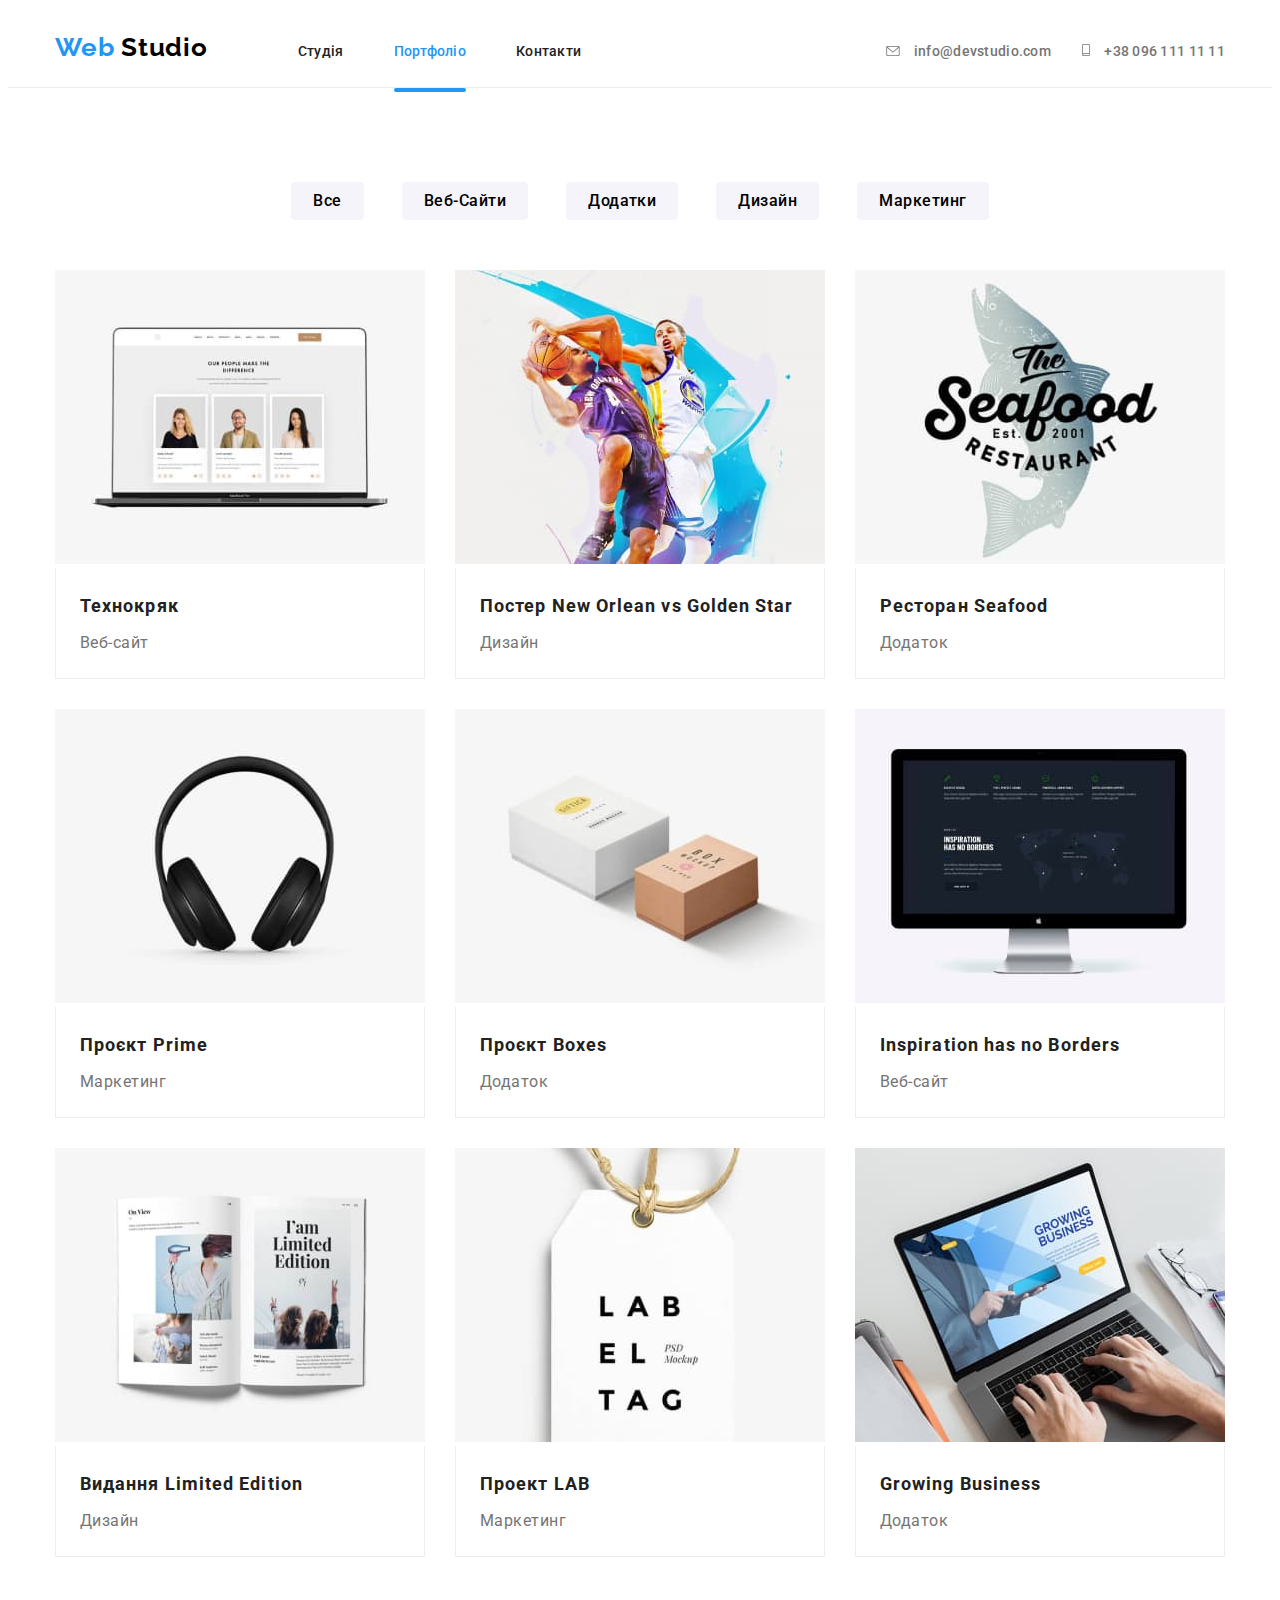
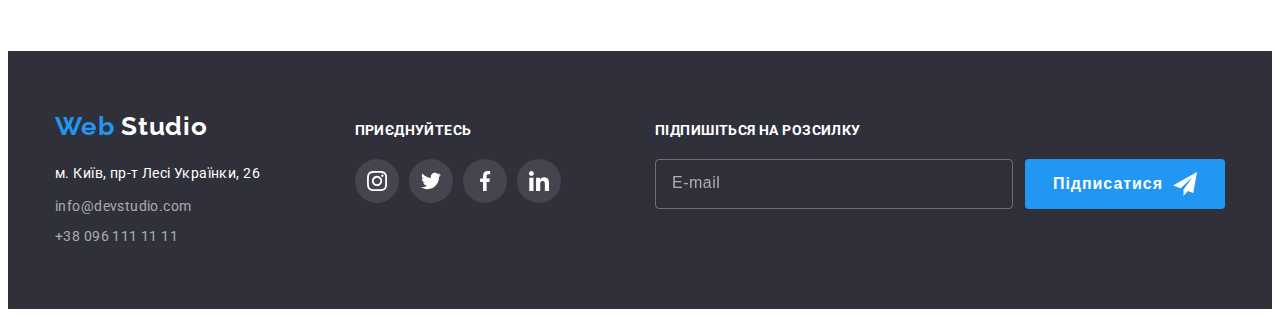
==== commit 853c0eb9: "add changes" ====
--- a/portfolio.html
+++ b/portfolio.html
@@ -62,7 +62,7 @@
 				<svg class="mob-open-icon" width="40" height="40"><use href="./images/sprite.svg#icon-mob-open"></use></svg>
 			</button>
 			</div>
-			<div class="mob-menu" data-menu>
+			<div class="mob-menu is-hidden" data-menu>
 				<div class="container">
 					<div class="mob-menu-wrap">
 						<button type="button" class="btn-mob-close" data-menu-close>
--- a/css/main.min.css
+++ b/css/main.min.css
@@ -1 +1 @@
-html{-webkit-box-sizing:border-box;box-sizing:border-box}*,*::before,*::after{-webkit-box-sizing:inherit;box-sizing:inherit}body{color:var(--main-title-color);font-family:"Roboto",sans-serif}.list{list-style:none;margin:0;padding-left:0}img{max-width:100%;height:auto}a{text-decoration:none}:root{--main-title-color: #212121;--main-background-color: #f5f5f5;--secondary-title-color: #757575;--secondary-background-color: #2f303a;--accent-color: #2196f3}section{padding-top:60px;padding-bottom:60px}@media screen and (min-width: 1200px){section{padding-top:94px;padding-bottom:94px}}.container{width:100%;padding-left:15px;padding-right:15px;margin-left:auto;margin-right:auto}@media screen and (min-width: 480px){.container{width:480px}}@media screen and (min-width: 768px){.container{width:768px}}@media screen and (min-width: 1200px){.container{width:1200px}}.header{background-color:#fff}.header__container{display:-webkit-box;display:-ms-flexbox;display:flex;-webkit-box-align:center;-ms-flex-align:center;align-items:center}@media screen and (min-width: 768px){.header__container{-webkit-box-pack:justify;-ms-flex-pack:justify;justify-content:space-between}}@media screen and (min-width: 1200px){.header__container{-webkit-box-pack:justify;-ms-flex-pack:justify;justify-content:space-between}}.header-top{display:-webkit-box;display:-ms-flexbox;display:flex;-webkit-box-align:center;-ms-flex-align:center;align-items:center}.logo{font-family:"Raleway";font-weight:700;font-size:24px;line-height:1.17;letter-spacing:.03em;text-decoration:none;color:#000}@media screen and (min-width: 768px){.logo{padding-top:26px;padding-bottom:26px}}@media screen and (min-width: 1200px){.logo{font-weight:700;font-size:26px;line-height:1.19;letter-spacing:.03em;padding-top:24px;padding-bottom:24px}}@media screen and (min-width: 768px){.header__logo{margin-right:80px}}@media screen and (min-width: 1200px){.header__logo{margin-right:90px}}a>span{color:#2196f3}.contacts-list.list{display:-webkit-box;display:-ms-flexbox;display:flex;font-weight:500;font-size:12px;line-height:1.17;letter-spacing:.02em}.navigation__list{margin-right:90px;display:-webkit-box;display:-ms-flexbox;display:flex;font-weight:500;font-size:14px;line-height:1.14;letter-spacing:.02em}.navigation__item:not(:last-child){margin-right:50px}.contacts-list__item:not(:last-child){margin-right:50px}@media screen and (min-width: 768px){.contacts-list__item:not(:last-child){margin-right:0}}@media screen and (min-width: 1200px){.contacts-list__item:not(:last-child){margin-right:30px}}.navigation__list.tel,.contacts-list.tel{margin-left:auto}.navigation__link{padding-top:32px;padding-bottom:32px}.contacts-list__link{padding-top:10px;padding-bottom:10px}@media screen and (min-width: 1200px){.contacts-list__link{padding-top:32px;padding-bottom:32px}}.navigation__link,.contacts-list__link{font-family:"Roboto",sans-serif;font-style:normal;color:var(--main-title-color);text-decoration:none;-webkit-transition:color 250ms cubic-bezier(0.4, 0, 0.2, 1);transition:color 250ms cubic-bezier(0.4, 0, 0.2, 1)}.navigation__link.tel,.contacts-list__link.tel{color:var(--secondary-title-color)}.navigation__link:hover,.navigation__link:focus,.contacts-list__link:hover,.contacts-list__link:focus{color:var(--accent-color)}.navigation__link.current,.contacts-list__link.current{position:relative;color:var(--accent-color)}.navigation__link.current::after,.contacts-list__link.current::after{content:"";width:100%;height:4px;border-radius:2px;background-color:var(--accent-color);padding-left:2px;padding-right:2px;position:absolute;bottom:-1px;left:0}.contacts-list__icon{fill:currentColor}@media screen and (min-width: 768px){.contacts-list__icon{margin-right:8px}}@media screen and (min-width: 1200px){.contacts-list__icon{margin-right:10px}}.navigation,.contacts-list.list{display:none}@media screen and (min-width: 768px){.navigation,.contacts-list.list{display:block}}@media screen and (min-width: 1200px){.navigation,.contacts-list.list{display:-webkit-box;display:-ms-flexbox;display:flex}}.mob-menu{position:fixed;background-color:#fff;z-index:1;top:0;left:0;height:100vh;width:100vw;padding-top:10px;padding-bottom:48px}@media screen and (min-width: 768px){.mob-menu{display:none}}@media screen and (min-width: 1200px){.mob-menu{display:none}}.mob-menu>.container{height:100%;display:-webkit-box;display:-ms-flexbox;display:flex;-webkit-box-orient:vertical;-webkit-box-direction:normal;-ms-flex-direction:column;flex-direction:column;-webkit-box-pack:justify;-ms-flex-pack:justify;justify-content:space-between}.btn-mob-close,.btn-mob-open{display:block;margin-left:auto;margin-bottom:30px;background-color:#fff;border:none}.mob-close-icon{fill:#000;-webkit-transition:fill 250ms cubic-bezier(0.4, 0, 0.2, 1);transition:fill 250ms cubic-bezier(0.4, 0, 0.2, 1)}.btn-mob-close:hover .mob-close-icon,.btn-mob-close:focus .mob-close-icon{fill:var(--accent-color)}.btn-mob-open{margin-top:10px;margin-bottom:10px}@media screen and (min-width: 768px){.btn-mob-open{display:none}}@media screen and (min-width: 1200px){.btn-mob-open{display:none}}.navigation-mobile__link{font-weight:500;font-size:40px;line-height:1.18;letter-spacing:.02em;color:#212121}.navigation-mobile__link:hover,.navigation-mobile__link:focus{color:var(--accent-color)}.navigation-mobile__item:not(:last-child){margin-bottom:32px}.contacts-mobile__link.tel{display:block;margin-bottom:32px;font-weight:500;font-size:34px;line-height:1.18;letter-spacing:.02em;color:#2196f3}.contacts-mobile__link.mail{display:block;margin-bottom:64px;font-weight:500;font-size:24px;line-height:1.17;letter-spacing:.02em;color:#757575}.mobile-soc{display:-webkit-box;display:-ms-flexbox;display:flex;-webkit-box-pack:justify;-ms-flex-pack:justify;justify-content:space-between}.mobile-soc-item{padding-right:10px}.mobile-soc-item:not(:last-child)::after{content:"";height:100%;width:1px;border:1px solid rgba(33,33,33,.2);-webkit-transform:rotate(90deg);transform:rotate(90deg)}.mobile-soc-link{font-weight:500;font-size:18px;line-height:1.22;letter-spacing:.02em;color:#2196f3;padding-right:10px}.hero{max-width:1600px;height:400px;margin-left:auto;margin-right:auto;padding-top:118px;padding-bottom:118px;background-image:linear-gradient rgba(47,48,58,.4),url(../images/hero-mob.jpg);background-repeat:no-repeat;background-position:center;background-size:cover;background-color:var(--secondary-background-color);text-align:center}@media(min-device-pixel-ratio: 2),(-webkit-min-device-pixel-ratio: 2),(min-resolution: 192dpi),(min-resolution: 2dppx){.hero{background-image:-webkit-gradient(linear, left top, left bottom, from(rgba(47, 48, 58, 0.4))),url(../images/hero-mob-2x.jpg);background-image:linear-gradient(rgba(47, 48, 58, 0.4)),url(../images/hero-mob-2x.jpg)}}@media screen and (min-width: 768px){.hero{background-image:-webkit-gradient(linear, left top, left bottom, from(rgba(47, 48, 58, 0.4))),url(../images/hero-tab.jpg);background-image:linear-gradient(rgba(47, 48, 58, 0.4)),url(../images/hero-tab.jpg)}}@media screen and (min-width: 768px)and (min-device-pixel-ratio: 2),screen and (min-width: 768px)and (-webkit-min-device-pixel-ratio: 2),screen and (min-width: 768px)and (min-resolution: 192dpi),screen and (min-width: 768px)and (min-resolution: 2dppx){.hero{background-image:-webkit-gradient(linear, left top, left bottom, from(rgba(47, 48, 58, 0.4))),url(../images/hero-tab-2x.jpg);background-image:linear-gradient(rgba(47, 48, 58, 0.4)),url(../images/hero-tab-2x.jpg)}}@media screen and (min-width: 1200px){.hero{height:600px;padding-top:200px;padding-bottom:200px;background-image:-webkit-gradient(linear, left top, left bottom, from(rgba(47, 48, 58, 0.4))),url(../images/hero.jpg);background-image:linear-gradient(rgba(47, 48, 58, 0.4)),url(../images/hero.jpg)}}@media screen and (min-width: 1200px)and (min-device-pixel-ratio: 2),screen and (min-width: 1200px)and (-webkit-min-device-pixel-ratio: 2),screen and (min-width: 1200px)and (min-resolution: 192dpi),screen and (min-width: 1200px)and (min-resolution: 2dppx){.hero{background-image:-webkit-gradient(linear, left top, left bottom, from(rgba(47, 48, 58, 0.4))),url(../images/hero-2x.jpg);background-image:linear-gradient(rgba(47, 48, 58, 0.4)),url(../images/hero-2x.jpg)}}.hero__title{margin:0;margin-bottom:30px;font-weight:900;font-size:20px;line-height:1.62;letter-spacing:.06em;color:#fff;text-transform:uppercase}@media screen and (min-width: 480px){.hero__title{font-weight:900;font-size:26px;line-height:1.62;letter-spacing:.06em}}@media screen and (min-width: 1200px){.hero__title{font-weight:900;font-size:44px;line-height:1.36;letter-spacing:.06em}}.hero__btn{padding:10px 32px;border:none;border-radius:4px;display:inline-block;min-width:216px;text-align:center;font-family:inherit;color:#fff;background-color:#2196f3;font-weight:700;font-size:16px;line-height:1.88;letter-spacing:.06em;cursor:pointer}.features{padding-bottom:0}.feature__title,.checkbox{position:absolute;width:1px;height:1px;margin:-1px;border:0;padding:0;white-space:nowrap;-webkit-clip-path:inset(100%);clip-path:inset(100%);clip:rect(0 0 0 0);overflow:hidden}.feature__list{display:-webkit-box;display:-ms-flexbox;display:flex;-ms-flex-wrap:wrap;flex-wrap:wrap;-webkit-box-pack:justify;-ms-flex-pack:justify;justify-content:space-between;margin:0;gap:30px;letter-spacing:.03em}.feature__card{width:100%}@media screen and (min-width: 768px){.feature__card{width:calc(50% - 15px)}}@media screen and (min-width: 1200px){.feature__card{width:calc(25% - 22.5px)}}.feature__icon{width:70px;height:70px;fill:#000}.icon-wrap{display:-webkit-box;display:-ms-flexbox;display:flex;-webkit-box-pack:center;-ms-flex-pack:center;justify-content:center;-webkit-box-align:center;-ms-flex-align:center;align-items:center;height:120px;background:#f5f4fa;border-radius:4px}.feature__item{margin:0;margin-bottom:10px;margin-top:30px;text-align:center;font-weight:700;font-size:14px;line-height:1.14;text-transform:uppercase}@media screen and (min-width: 768px){.feature__item{text-align:start}}.feature__text{margin:0;color:var(--secondary-title-color);font-weight:400;font-size:14px;line-height:1.71}.work{display:none}@media screen and (min-width: 1200px){.work{display:block}}.work-title{margin:0;margin-bottom:50px;text-align:center;font-weight:700;font-size:36px;line-height:1.17;letter-spacing:.03em}.work-list{display:-webkit-box;display:-ms-flexbox;display:flex;-webkit-box-pack:justify;-ms-flex-pack:justify;justify-content:space-between}.work-list>li>img{display:block}.work-top-wrap{position:relative;max-height:294px}.work-top-title{margin:0;padding-top:27px;padding-bottom:27px;position:absolute;bottom:0;width:100%;min-height:70px;background:rgba(47,48,58,.8);font-weight:700;font-size:14px;line-height:1.14;letter-spacing:.03em;text-align:center;text-transform:uppercase;color:#fff}.team{background-color:#f5f4fa}.team-title{margin:0;margin-bottom:30px;font-weight:700;font-size:28px;line-height:1.18;letter-spacing:.03em;text-align:center}@media screen and (min-width: 1200px){.team-title{margin-bottom:50px;font-weight:700;font-size:36px;line-height:1.17;letter-spacing:.03em}}.team-list{display:-webkit-box;display:-ms-flexbox;display:flex;-ms-flex-wrap:wrap;flex-wrap:wrap;-webkit-box-pack:justify;-ms-flex-pack:justify;justify-content:space-between;gap:30px}.team-list>li{width:100%;background:#fff;-webkit-box-shadow:0px 1px 3px rgba(0,0,0,.12),0px 1px 1px rgba(0,0,0,.14),0px 2px 1px rgba(0,0,0,.2);box-shadow:0px 1px 3px rgba(0,0,0,.12),0px 1px 1px rgba(0,0,0,.14),0px 2px 1px rgba(0,0,0,.2);border-radius:0px 0px 4px 4px}@media screen and (min-width: 768px){.team-list>li{width:calc(50% - 15px)}}@media screen and (min-width: 1200px){.team-list>li{width:calc(25% - 22.5px)}}.team-list>li>img{display:block}.photo-description{padding-top:30px;padding-bottom:30px}.team-item{margin:0;margin-bottom:10px;font-weight:500;font-size:16px;line-height:1.19;letter-spacing:.03em;text-align:center}.team-text{margin:0;margin-bottom:16px;font-weight:400;color:var(--secondary-title-color);text-align:center}.team-soc,.footer-soc{display:-webkit-box;display:-ms-flexbox;display:flex;-webkit-box-pack:center;-ms-flex-pack:center;justify-content:center;gap:10px}.team-soc-link{display:-webkit-box;display:-ms-flexbox;display:flex;-webkit-box-align:center;-ms-flex-align:center;align-items:center;-webkit-box-pack:center;-ms-flex-pack:center;justify-content:center;width:44px;height:44px;border-radius:50%;-webkit-transition:background-color 250ms cubic-bezier(0.4, 0, 0.2, 1);transition:background-color 250ms cubic-bezier(0.4, 0, 0.2, 1)}.team-soc-link:hover,.team-soc-link:focus{background-color:var(--accent-color)}.team-soc-icon{fill:#afb1b8;-webkit-transition:fill 250ms cubic-bezier(0.4, 0, 0.2, 1);transition:fill 250ms cubic-bezier(0.4, 0, 0.2, 1)}.team-soc-link:hover .team-soc-icon,.team-soc-link:focus .team-soc-icon{fill:#fff}.klients-title{margin:0;margin-bottom:30px;font-weight:700;font-size:28px;line-height:1.18;letter-spacing:.03em;text-align:center}@media screen and (min-width: 1200px){.klients-title{font-weight:700;font-size:36px;line-height:1.17;letter-spacing:.03em;margin-bottom:50px}}.klient-logo{display:-webkit-box;display:-ms-flexbox;display:flex;-webkit-box-align:center;-ms-flex-align:center;align-items:center;-webkit-box-pack:center;-ms-flex-pack:center;justify-content:center;-ms-flex-wrap:wrap;flex-wrap:wrap;gap:30px}.klient-logo-item{display:block;width:calc(100% - 30px)/2}.klient-logo-link{display:-webkit-box;display:-ms-flexbox;display:flex;-webkit-box-align:center;-ms-flex-align:center;align-items:center;-webkit-box-pack:center;-ms-flex-pack:center;justify-content:center;width:130px;height:92px;border:1px solid #afb1b8;border-radius:4px;-webkit-transition:border 250ms cubic-bezier(0.4, 0, 0.2, 1),fill 250ms cubic-bezier(0.4, 0, 0.2, 1);transition:border 250ms cubic-bezier(0.4, 0, 0.2, 1),fill 250ms cubic-bezier(0.4, 0, 0.2, 1)}@media screen and (min-width: 480px){.klient-logo-link{width:210px}}@media screen and (min-width: 768px){.klient-logo-link{width:226px}}@media screen and (min-width: 1200px){.klient-logo-link{width:170px}}.klient-logo-link:hover,.klient-logo-link:focus{border:1px solid var(--accent-color)}.klient-logo-icon{fill:#afb1b8}.klient-logo-link:hover .klient-logo-icon,.klient-logo-link:focus .klient-logo-icon{fill:var(--accent-color)}.footer{padding-top:60px;padding-bottom:60px;background-color:var(--secondary-background-color);font-weight:400;font-size:14px;line-height:1.71;letter-spacing:.03em}.footer>.container{display:-webkit-box;display:-ms-flexbox;display:flex;-webkit-box-pack:center;-ms-flex-pack:center;justify-content:center;-webkit-box-align:center;-ms-flex-align:center;align-items:center;-ms-flex-wrap:wrap;flex-wrap:wrap;-webkit-box-orient:vertical;-webkit-box-direction:normal;-ms-flex-direction:column;flex-direction:column}@media screen and (min-width: 768px){.footer>.container{-webkit-box-orient:horizontal;-webkit-box-direction:normal;-ms-flex-direction:row;flex-direction:row;-ms-flex-pack:distribute;justify-content:space-around}}@media screen and (min-width: 1200px){.footer>.container{-webkit-box-orient:horizontal;-webkit-box-direction:normal;-ms-flex-direction:row;flex-direction:row;-webkit-box-align:baseline;-ms-flex-align:baseline;align-items:baseline;-webkit-box-pack:justify;-ms-flex-pack:justify;justify-content:space-between}}.footer-container{-webkit-box-pack:start;-ms-flex-pack:start;justify-content:start;max-width:250px;margin-right:0;margin-left:0;margin-bottom:60px}@media screen and (min-width: 1200px){.footer-container{margin-bottom:0}}.footer-title{margin-top:0;margin-bottom:20px;text-align:center;font-weight:700;font-size:14px;line-height:1.14;letter-spacing:.03em;text-transform:uppercase;color:#fff}@media screen and (min-width: 1200px){.footer-title{text-align:start}}.footer-logo{display:block;margin-bottom:20px;padding:0;text-align:center;color:#fff}@media screen and (min-width: 1200px){.footer-logo{text-align:start}}.adress{font-style:normal;color:#fff;text-decoration:none;-webkit-transition:color 250ms cubic-bezier(0.4, 0, 0.2, 1);transition:color 250ms cubic-bezier(0.4, 0, 0.2, 1);display:block;margin-bottom:8px;text-align:center}@media screen and (min-width: 1200px){.adress{text-align:start;margin-bottom:9px}}.adress:hover,.adress:focus{color:var(--accent-color)}.footer-list{color:rgba(255,255,255,.6)}.footer-list li{text-align:center}@media screen and (min-width: 1200px){.footer-list li{text-align:start}}.footer-list>li:not(:nth-last-child(-n+1)){margin-bottom:6px}.footer-item{font-family:inherit;font-style:normal;color:rgba(255,255,255,.6);text-decoration:none;-webkit-transition:color 250ms cubic-bezier(0.4, 0, 0.2, 1);transition:color 250ms cubic-bezier(0.4, 0, 0.2, 1)}.footer-item:hover,.footer-item:focus{color:var(--accent-color)}.footer-soc-link{display:-webkit-box;display:-ms-flexbox;display:flex;-webkit-box-align:center;-ms-flex-align:center;align-items:center;-webkit-box-pack:center;-ms-flex-pack:center;justify-content:center;width:44px;height:44px;border-radius:50%;-webkit-transition:background-color 250ms cubic-bezier(0.4, 0, 0.2, 1);transition:background-color 250ms cubic-bezier(0.4, 0, 0.2, 1);background-color:rgba(255,255,255,.1)}.footer-soc-link:hover,.footer-soc-link:focus{background-color:var(--accent-color)}.subscription-field{width:100%}@media screen and (min-width: 1200px){.subscription-field{width:570px}}.footer-soc-icon{fill:#fff;-webkit-transition:fill 250ms cubic-bezier(0.4, 0, 0.2, 1);transition:fill 250ms cubic-bezier(0.4, 0, 0.2, 1)}@media screen and (min-width: 1200px){.subscription.container{margin:0;width:570px}}.subscription-title{margin:0;margin-bottom:20px;text-align:center;font-weight:700;font-size:14px;line-height:1.14;letter-spacing:.03em;text-transform:uppercase;color:#fff}@media screen and (min-width: 1200px){.subscription-title{text-align:start}}.subscription-wrap{display:-webkit-box;display:-ms-flexbox;display:flex;-webkit-box-orient:vertical;-webkit-box-direction:normal;-ms-flex-direction:column;flex-direction:column;-webkit-box-pack:center;-ms-flex-pack:center;justify-content:center;-webkit-box-align:center;-ms-flex-align:center;align-items:center}@media screen and (min-width: 1200px){.subscription-wrap{-webkit-box-orient:horizontal;-webkit-box-direction:normal;-ms-flex-direction:row;flex-direction:row}}.subscription-input{margin-right:0;margin-bottom:20px;width:100%;height:50px;padding:15px 16px;border:1px solid rgba(255,255,255,.3);-webkit-filter:drop-shadow(0px 4px 4px rgba(0, 0, 0, 0.15));filter:drop-shadow(0px 4px 4px rgba(0, 0, 0, 0.15));border-radius:4px;background-color:rgba(0,0,0,0);cursor:pointer}@media screen and (min-width: 480px){.subscription-input{width:450px}}@media screen and (min-width: 1200px){.subscription-input{width:358px;margin-right:12px;margin-bottom:0}}.subscription-input::-webkit-input-placeholder{font-weight:400;font-size:16px;line-height:1.25;letter-spacing:.03em;color:rgba(255,255,255,.6)}.subscription-input::-moz-placeholder{font-weight:400;font-size:16px;line-height:1.25;letter-spacing:.03em;color:rgba(255,255,255,.6)}.subscription-input:-ms-input-placeholder{font-weight:400;font-size:16px;line-height:1.25;letter-spacing:.03em;color:rgba(255,255,255,.6)}.subscription-input::-ms-input-placeholder{font-weight:400;font-size:16px;line-height:1.25;letter-spacing:.03em;color:rgba(255,255,255,.6)}.subscription-input::placeholder{font-weight:400;font-size:16px;line-height:1.25;letter-spacing:.03em;color:rgba(255,255,255,.6)}.subscription-submit{margin:0;display:-webkit-box;display:-ms-flexbox;display:flex;-webkit-box-align:center;-ms-flex-align:center;align-items:center;-webkit-box-pack:center;-ms-flex-pack:center;justify-content:center;gap:10px;width:200px;height:50px;font-weight:700;font-size:16px;line-height:1.88;letter-spacing:.06em;background-color:var(--accent-color);color:#fff;border-radius:4px;border:none;cursor:pointer}.portfolio{background-color:#fff;font-family:"Roboto",sans-serif;border-bottom:1px solid #ececec}.portfolio>h1{position:absolute;width:1px;height:1px;margin:-1px;border:0;padding:0;white-space:nowrap;-webkit-clip-path:inset(100%);clip-path:inset(100%);clip:rect(0 0 0 0);overflow:hidden}.header--bordered{border-bottom:1px solid #ececec}.portfolio-list{display:-webkit-box;display:-ms-flexbox;display:flex;-webkit-box-pack:start;-ms-flex-pack:start;justify-content:start;-ms-flex-wrap:wrap;flex-wrap:wrap;color:inherit;text-decoration:none}.portfolio-list:not(:last-child){margin-bottom:40px}@media screen and (min-width: 768px){.portfolio-list:not(:last-child){margin-bottom:30px;-webkit-box-pack:center;-ms-flex-pack:center;justify-content:center}}@media screen and (min-width: 1200px){.portfolio-list:not(:last-child){margin-bottom:50px}}.list-btn:nth-last-child(n+3){margin-bottom:20px}li.gallery{width:100%}li.gallery:not(:nth-last-child(-n+1)){margin-bottom:30px}@media screen and (min-width: 768px){li.gallery{width:calc(50% - 15px)}li.gallery:not(:nth-child(2n)){margin-right:30px}li.gallery:not(:nth-last-child(-n+1)){margin-bottom:30px}}@media screen and (min-width: 1200px){li.gallery{width:calc(33.3333333333% - 20px);gap:30px}}.portfolio-btn{padding:6px 22px;border:rgba(0,0,0,0);font-family:inherit;font-weight:500;font-size:16px;line-height:1.62;letter-spacing:.03em;text-align:center;text-decoration:none;text-transform:capitalize;cursor:pointer;background-color:#f5f4fa;border-radius:4px}button{-webkit-transition:color 250ms cubic-bezier(0.4, 0, 0.2, 1),background-color 250ms cubic-bezier(0.4, 0, 0.2, 1),-webkit-box-shadow 250ms cubic-bezier(0.4, 0, 0.2, 1);transition:color 250ms cubic-bezier(0.4, 0, 0.2, 1),background-color 250ms cubic-bezier(0.4, 0, 0.2, 1),-webkit-box-shadow 250ms cubic-bezier(0.4, 0, 0.2, 1);transition:color 250ms cubic-bezier(0.4, 0, 0.2, 1),background-color 250ms cubic-bezier(0.4, 0, 0.2, 1),box-shadow 250ms cubic-bezier(0.4, 0, 0.2, 1);transition:color 250ms cubic-bezier(0.4, 0, 0.2, 1),background-color 250ms cubic-bezier(0.4, 0, 0.2, 1),box-shadow 250ms cubic-bezier(0.4, 0, 0.2, 1),-webkit-box-shadow 250ms cubic-bezier(0.4, 0, 0.2, 1)}button:hover,button:focus{color:var(--main-background-color);background-color:var(--accent-color);-webkit-box-shadow:0px 3px 1px rgba(0,0,0,.1),0px 1px 2px rgba(0,0,0,.08),0px 2px 2px rgba(0,0,0,.12);box-shadow:0px 3px 1px rgba(0,0,0,.1),0px 1px 2px rgba(0,0,0,.08),0px 2px 2px rgba(0,0,0,.12)}li.list-btn:not(:nth-last-child(-n+1)){margin-right:8px}.portfolio-title{width:370px;margin:0;margin-bottom:4px;font-weight:700;font-size:18px;line-height:2;letter-spacing:.06em}.gallery-link{display:block;text-decoration:none;color:inherit;-webkit-transition:-webkit-box-shadow 250ms cubic-bezier(0.4, 0, 0.2, 1);transition:-webkit-box-shadow 250ms cubic-bezier(0.4, 0, 0.2, 1);transition:box-shadow 250ms cubic-bezier(0.4, 0, 0.2, 1);transition:box-shadow 250ms cubic-bezier(0.4, 0, 0.2, 1), -webkit-box-shadow 250ms cubic-bezier(0.4, 0, 0.2, 1)}.gallery-link:hover,.gallery-link:focus{-webkit-box-shadow:0px 1px 1px rgba(0,0,0,.12),0px 4px 4px rgba(0,0,0,.06),1px 4px 6px rgba(0,0,0,.16);box-shadow:0px 1px 1px rgba(0,0,0,.12),0px 4px 4px rgba(0,0,0,.06),1px 4px 6px rgba(0,0,0,.16)}.portfolio-top-wrap{position:relative;overflow:hidden}.portfolio-top-text{position:absolute;top:0;left:0;height:100%;margin:0;padding-top:63px;padding-bottom:63px;padding-right:10px;padding-left:38px;font-weight:400;font-size:18px;line-height:1.56;letter-spacing:.03em;color:#fff;background:rgba(33,150,243,.9);overflow:auto;-webkit-transform:translateY(100%);transform:translateY(100%);-webkit-transition:-webkit-transform 250ms cubic-bezier(0.4, 0, 0.2, 1);transition:-webkit-transform 250ms cubic-bezier(0.4, 0, 0.2, 1);transition:transform 250ms cubic-bezier(0.4, 0, 0.2, 1);transition:transform 250ms cubic-bezier(0.4, 0, 0.2, 1), -webkit-transform 250ms cubic-bezier(0.4, 0, 0.2, 1)}.gallery:hover .portfolio-top-text{-webkit-transform:translateY(0);transform:translateY(0)}.gallery-description{padding-left:24px;padding-right:24px;padding-top:20px;padding-bottom:20px;border-right:1px solid #eee;border-left:1px solid #eee;border-bottom:1px solid #eee}.portfolio-link{text-decoration:none;color:inherit}.portfolio-filtr{width:370px;margin:0;padding-top:0;font-weight:400;font-size:16px;line-height:1.88;letter-spacing:.03em;color:#757575}.backdrop{position:fixed;top:0;width:100%;height:100%;background-color:rgba(0,0,0,.2);-webkit-transition:opacity 250ms cubic-bezier(0.4, 0, 0.2, 1),visibility 250ms cubic-bezier(0.4, 0, 0.2, 1);transition:opacity 250ms cubic-bezier(0.4, 0, 0.2, 1),visibility 250ms cubic-bezier(0.4, 0, 0.2, 1)}.modal{position:absolute;width:528px;height:581px;left:50%;top:50%;-webkit-transform:translate(-50%, -50%);transform:translate(-50%, -50%);background:#fff;-webkit-box-shadow:0px 1px 3px rgba(0,0,0,.12),0px 1px 1px rgba(0,0,0,.14),0px 2px 1px rgba(0,0,0,.2);box-shadow:0px 1px 3px rgba(0,0,0,.12),0px 1px 1px rgba(0,0,0,.14),0px 2px 1px rgba(0,0,0,.2);border-radius:4px}.modal-icon{fill:#000;-webkit-transition:fill 250ms cubic-bezier(0.4, 0, 0.2, 1);transition:fill 250ms cubic-bezier(0.4, 0, 0.2, 1)}.btn-modal:hover .modal-icon,.btn-modal:focus .modal-icon{fill:var(--accent-color)}button.btn-modal{display:-webkit-box;display:-ms-flexbox;display:flex;-webkit-box-pack:center;-ms-flex-pack:center;justify-content:center;-webkit-box-align:center;-ms-flex-align:center;align-items:center;position:absolute;top:8px;right:8px;width:30px;height:30px;background:#fff;border:1px solid rgba(0,0,0,.1);border-radius:50%;-webkit-box-shadow:none;box-shadow:none;fill:#2196f3;cursor:pointer}.is-hidden{opacity:0;visibility:hidden;pointer-events:none}.modal-title{margin:0;margin-bottom:30px;font-weight:700;font-size:20px;line-height:1.15;letter-spacing:.03em;text-align:center;color:#212121}.modal-field{display:-webkit-box;display:-ms-flexbox;display:flex;-webkit-box-orient:vertical;-webkit-box-direction:normal;-ms-flex-direction:column;flex-direction:column;width:528px;height:581px;margin-left:auto;margin-right:auto;padding:40px}.form-field input{width:100%;height:40px;padding-left:40px;border:1px solid rgba(33,33,33,.2);border-radius:4px;cursor:pointer;-webkit-transition:border 250ms cubic-bezier(0.4, 0, 0.2, 1);transition:border 250ms cubic-bezier(0.4, 0, 0.2, 1)}.form-field input:hover,.form-field input:focus{border:1px solid #2196f3}.form-field input:focus-visible{outline:none}.form-field{margin-bottom:28px;display:-webkit-box;display:-ms-flexbox;display:flex;-webkit-box-orient:vertical;-webkit-box-direction:normal;-ms-flex-direction:column;flex-direction:column;position:relative}.form-field label{position:absolute;left:0;top:-4px;-webkit-transform:translateY(-100%);transform:translateY(-100%);margin-bottom:4px;font-weight:400;font-size:12px;line-height:1.17;letter-spacing:.01em;color:#757575}textarea{resize:none;padding:20px 16px 12px 16px;width:100%;height:120px;border:1px solid rgba(33,33,33,.2);border-radius:4px;cursor:pointer;-webkit-transition:border 250ms cubic-bezier(0.4, 0, 0.2, 1);transition:border 250ms cubic-bezier(0.4, 0, 0.2, 1)}textarea:focus,textarea:hover{border:1px solid #2196f3}textarea:focus-visible{outline:none}textarea::-webkit-input-placeholder{font-weight:400;font-size:12px;line-height:1.17;letter-spacing:.01em;color:rgba(117,117,117,.5)}textarea::-moz-placeholder{font-weight:400;font-size:12px;line-height:1.17;letter-spacing:.01em;color:rgba(117,117,117,.5)}textarea:-ms-input-placeholder{font-weight:400;font-size:12px;line-height:1.17;letter-spacing:.01em;color:rgba(117,117,117,.5)}textarea::-ms-input-placeholder{font-weight:400;font-size:12px;line-height:1.17;letter-spacing:.01em;color:rgba(117,117,117,.5)}textarea::placeholder{font-weight:400;font-size:12px;line-height:1.17;letter-spacing:.01em;color:rgba(117,117,117,.5)}.modal-checkbox{margin-bottom:30px;position:relative}.modal-checkbox label{display:-webkit-box;display:-ms-flexbox;display:flex;-webkit-box-align:center;-ms-flex-align:center;align-items:center;-webkit-box-pack:center;-ms-flex-pack:center;justify-content:center;padding-left:20px;font-weight:400;font-size:14px;line-height:1.71;letter-spacing:.03em;color:#757575;cursor:pointer}.modal-checkbox a{display:-webkit-box;display:-ms-flexbox;display:flex;-webkit-box-align:center;-ms-flex-align:center;align-items:center;-webkit-box-pack:center;-ms-flex-pack:center;justify-content:center;margin-left:4px;color:#2196f3}.chekbox-text{margin-left:20px}.check-icon{fill:#fff}.check-box{display:-webkit-box;display:-ms-flexbox;display:flex;-webkit-box-align:center;-ms-flex-align:center;align-items:center;-webkit-box-pack:center;-ms-flex-pack:center;justify-content:center;position:absolute;left:20px;top:5px;width:16px;height:15px;background:#fff;border:2px solid #000;border-radius:2px;cursor:pointer;-webkit-transition:background 250ms cubic-bezier(0.4, 0, 0.2, 1);transition:background 250ms cubic-bezier(0.4, 0, 0.2, 1);-webkit-transition:border 250ms cubic-bezier(0.4, 0, 0.2, 1);transition:border 250ms cubic-bezier(0.4, 0, 0.2, 1)}.checkbox:checked+.check-box{background:var(--accent-color);border:none}.checkbox{position:absolute;width:1px;height:1px;margin:-1px;border:0;padding:0;white-space:nowrap;-webkit-clip-path:inset(100%);clip-path:inset(100%);clip:rect(0 0 0 0);overflow:hidden}.modal-submit{margin-left:auto;margin-right:auto;padding:10px 52px;width:200px;height:50px;background:#2196f3;-webkit-box-shadow:0px 4px 4px rgba(0,0,0,.15);box-shadow:0px 4px 4px rgba(0,0,0,.15);border-radius:4px;border:none;font-weight:700;font-size:16px;line-height:1.88;letter-spacing:.06em;color:#fff;cursor:pointer}.form-icon{position:absolute;height:18px;top:50%;left:12px;-webkit-transform:translateY(-50%);transform:translateY(-50%);-webkit-transition:fill 250ms cubic-bezier(0.4, 0, 0.2, 1);transition:fill 250ms cubic-bezier(0.4, 0, 0.2, 1)}.form-field input:hover+.form-icon,.form-field input:focus+.form-icon{fill:var(--accent-color)}/*# sourceMappingURL=main.min.css.map */+html{-webkit-box-sizing:border-box;box-sizing:border-box}*,*::before,*::after{-webkit-box-sizing:inherit;box-sizing:inherit}body{color:var(--main-title-color);font-family:"Roboto",sans-serif}.list{list-style:none;margin:0;padding-left:0}img{max-width:100%;height:auto}a{text-decoration:none}:root{--main-title-color: #212121;--main-background-color: #f5f5f5;--secondary-title-color: #757575;--secondary-background-color: #2f303a;--accent-color: #2196f3}section{padding-top:60px;padding-bottom:60px}@media screen and (min-width: 1200px){section{padding-top:94px;padding-bottom:94px}}.container{width:100%;padding-left:15px;padding-right:15px;margin-left:auto;margin-right:auto}@media screen and (min-width: 480px){.container{width:480px}}@media screen and (min-width: 768px){.container{width:768px}}@media screen and (min-width: 1200px){.container{width:1200px}}.header{background-color:#fff}.header__container{display:-webkit-box;display:-ms-flexbox;display:flex;-webkit-box-align:center;-ms-flex-align:center;align-items:center}@media screen and (min-width: 768px){.header__container{-webkit-box-pack:justify;-ms-flex-pack:justify;justify-content:space-between}}@media screen and (min-width: 1200px){.header__container{-webkit-box-pack:justify;-ms-flex-pack:justify;justify-content:space-between;-webkit-box-align:baseline;-ms-flex-align:baseline;align-items:baseline}}.header-top{display:-webkit-box;display:-ms-flexbox;display:flex;-webkit-box-align:center;-ms-flex-align:center;align-items:center}.logo{font-family:"Raleway";font-weight:700;font-size:24px;line-height:1.17;letter-spacing:.03em;text-decoration:none;color:#000}@media screen and (min-width: 768px){.logo{padding-top:26px;padding-bottom:26px}}@media screen and (min-width: 1200px){.logo{font-weight:700;font-size:26px;line-height:1.19;letter-spacing:.03em;padding-top:24px;padding-bottom:24px}}@media screen and (min-width: 768px){.header__logo{margin-right:80px}}@media screen and (min-width: 1200px){.header__logo{margin-right:90px}}a>span{color:#2196f3}.contacts-list.list{display:-webkit-box;display:-ms-flexbox;display:flex}@media screen and (min-width: 768px){.contacts-list.list{font-weight:500;font-size:12px;line-height:1.17;letter-spacing:.02em}}@media screen and (min-width: 1200px){.contacts-list.list{font-weight:500;font-size:14px;line-height:1.17;letter-spacing:.02em}}.navigation__list{margin-right:90px;display:-webkit-box;display:-ms-flexbox;display:flex;font-weight:500;font-size:14px;line-height:1.14;letter-spacing:.02em}.navigation__item:not(:last-child){margin-right:50px}.contacts-list__item:not(:last-child){margin-right:50px}@media screen and (min-width: 768px){.contacts-list__item:not(:last-child){margin-right:0;margin-bottom:10px}}@media screen and (min-width: 1200px){.contacts-list__item:not(:last-child){margin-right:30px}}.navigation__list.tel,.contacts-list.tel{margin-left:auto}.navigation__link{padding-top:32px;padding-bottom:32px}.contacts-list__link{padding-top:10px;padding-bottom:10px}@media screen and (min-width: 1200px){.contacts-list__link{padding-top:32px;padding-bottom:32px}}.navigation__link,.contacts-list__link{font-family:"Roboto",sans-serif;font-style:normal;color:var(--main-title-color);text-decoration:none;-webkit-transition:color 250ms cubic-bezier(0.4, 0, 0.2, 1);transition:color 250ms cubic-bezier(0.4, 0, 0.2, 1)}.navigation__link.tel,.contacts-list__link.tel{color:var(--secondary-title-color)}.navigation__link:hover,.navigation__link:focus,.contacts-list__link:hover,.contacts-list__link:focus{color:var(--accent-color)}.navigation__link.current,.contacts-list__link.current{position:relative;color:var(--accent-color)}.navigation__link.current::after,.contacts-list__link.current::after{content:"";width:100%;height:4px;border-radius:2px;background-color:var(--accent-color);padding-left:2px;padding-right:2px;position:absolute;bottom:-1px;left:0}.contacts-list__icon{fill:currentColor}@media screen and (min-width: 768px){.contacts-list__icon{margin-right:8px}}@media screen and (min-width: 1200px){.contacts-list__icon{margin-right:10px}}.navigation,.contacts-list.list{display:none}@media screen and (min-width: 768px){.navigation,.contacts-list.list{display:block}}@media screen and (min-width: 1200px){.navigation,.contacts-list.list{display:-webkit-box;display:-ms-flexbox;display:flex}}.mob-menu{position:fixed;background-color:#fff;z-index:1;top:0;left:0;height:100vh;width:100vw;padding-top:10px;padding-bottom:48px}@media screen and (min-width: 768px){.mob-menu{display:none}}@media screen and (min-width: 1200px){.mob-menu{display:none}}.mob-menu>.container{height:100%;display:-webkit-box;display:-ms-flexbox;display:flex;-webkit-box-orient:vertical;-webkit-box-direction:normal;-ms-flex-direction:column;flex-direction:column;-webkit-box-pack:justify;-ms-flex-pack:justify;justify-content:space-between}.btn-mob-close,.btn-mob-open{display:block;margin-left:auto;margin-bottom:30px;background-color:#fff;border:none}.mob-close-icon{fill:#000;-webkit-transition:fill 250ms cubic-bezier(0.4, 0, 0.2, 1);transition:fill 250ms cubic-bezier(0.4, 0, 0.2, 1)}.btn-mob-close:hover .mob-close-icon,.btn-mob-close:focus .mob-close-icon{fill:var(--accent-color)}.btn-mob-open{margin-top:10px;margin-bottom:10px}@media screen and (min-width: 768px){.btn-mob-open{display:none}}@media screen and (min-width: 1200px){.btn-mob-open{display:none}}.navigation-mobile__link{font-weight:500;font-size:40px;line-height:1.18;letter-spacing:.02em;color:#212121}.navigation-mobile__link:hover,.navigation-mobile__link:focus{color:var(--accent-color)}.navigation-mobile__item:not(:last-child){margin-bottom:32px}.contacts-mobile__link.tel{display:block;margin-bottom:32px;font-weight:500;font-size:34px;line-height:1.18;letter-spacing:.02em;color:#2196f3}.contacts-mobile__link.mail{display:block;margin-bottom:64px;font-weight:500;font-size:24px;line-height:1.17;letter-spacing:.02em;color:#757575}.mobile-soc{display:-webkit-box;display:-ms-flexbox;display:flex;-webkit-box-pack:justify;-ms-flex-pack:justify;justify-content:space-between}.mobile-soc-item{padding-right:10px}.mobile-soc-item:not(:last-child)::after{content:"";height:100%;width:1px;border:1px solid rgba(33,33,33,.2);-webkit-transform:rotate(90deg);transform:rotate(90deg)}.mobile-soc-link{font-weight:500;font-size:18px;line-height:1.22;letter-spacing:.02em;color:#2196f3;padding-right:10px}.hero{max-width:1600px;height:400px;margin-left:auto;margin-right:auto;padding-top:118px;padding-bottom:118px;-webkit-box-shadow:0px 4px 4px rgba(0,0,0,.25),0px 4px 4px rgba(0,0,0,.25);box-shadow:0px 4px 4px rgba(0,0,0,.25),0px 4px 4px rgba(0,0,0,.25);background-image:-webkit-gradient(linear, left top, left bottom, from(rgba(47, 48, 58, 0.4)), to(rgba(47, 48, 58, 0.4))),url(../images/hero-mob.jpg);background-image:linear-gradient(rgba(47, 48, 58, 0.4), rgba(47, 48, 58, 0.4)),url(../images/hero-mob.jpg);background-repeat:no-repeat;background-position:center;background-size:cover;background-color:var(--secondary-background-color);text-align:center}@media(min-device-pixel-ratio: 2),(-webkit-min-device-pixel-ratio: 2),(min-resolution: 192dpi),(min-resolution: 2dppx){.hero{-webkit-box-shadow:0px 4px 4px rgba(0,0,0,.25),0px 4px 4px rgba(0,0,0,.25);box-shadow:0px 4px 4px rgba(0,0,0,.25),0px 4px 4px rgba(0,0,0,.25);background-image:-webkit-gradient(linear, left top, left bottom, from(rgba(47, 48, 58, 0.4)), to(rgba(47, 48, 58, 0.4))),url(../images/hero-mob-2x.jpg);background-image:linear-gradient(rgba(47, 48, 58, 0.4), rgba(47, 48, 58, 0.4)),url(../images/hero-mob-2x.jpg)}}@media screen and (min-width: 768px){.hero{-webkit-box-shadow:0px 4px 4px rgba(0,0,0,.25),0px 4px 4px rgba(0,0,0,.25);box-shadow:0px 4px 4px rgba(0,0,0,.25),0px 4px 4px rgba(0,0,0,.25);background-image:-webkit-gradient(linear, left top, left bottom, from(rgba(47, 48, 58, 0.4)), to(rgba(47, 48, 58, 0.4))),url(../images/hero-tab.jpg);background-image:linear-gradient(rgba(47, 48, 58, 0.4), rgba(47, 48, 58, 0.4)),url(../images/hero-tab.jpg)}}@media screen and (min-width: 768px)and (min-device-pixel-ratio: 2),screen and (min-width: 768px)and (-webkit-min-device-pixel-ratio: 2),screen and (min-width: 768px)and (min-resolution: 192dpi),screen and (min-width: 768px)and (min-resolution: 2dppx){.hero{-webkit-box-shadow:0px 4px 4px rgba(0,0,0,.25),0px 4px 4px rgba(0,0,0,.25);box-shadow:0px 4px 4px rgba(0,0,0,.25),0px 4px 4px rgba(0,0,0,.25);background-image:-webkit-gradient(linear, left top, left bottom, from(rgba(47, 48, 58, 0.4)), to(rgba(47, 48, 58, 0.4))),url(../images/hero-tab-2x.jpg);background-image:linear-gradient(rgba(47, 48, 58, 0.4), rgba(47, 48, 58, 0.4)),url(../images/hero-tab-2x.jpg)}}@media screen and (min-width: 1200px){.hero{height:600px;padding-top:200px;padding-bottom:200px;-webkit-box-shadow:0px 4px 4px rgba(0,0,0,.25),0px 4px 4px rgba(0,0,0,.25);box-shadow:0px 4px 4px rgba(0,0,0,.25),0px 4px 4px rgba(0,0,0,.25);background-image:-webkit-gradient(linear, left top, left bottom, from(rgba(47, 48, 58, 0.4)), to(rgba(47, 48, 58, 0.4))),url(../images/hero.jpg);background-image:linear-gradient(rgba(47, 48, 58, 0.4), rgba(47, 48, 58, 0.4)),url(../images/hero.jpg)}}@media screen and (min-width: 1200px)and (min-device-pixel-ratio: 2),screen and (min-width: 1200px)and (-webkit-min-device-pixel-ratio: 2),screen and (min-width: 1200px)and (min-resolution: 192dpi),screen and (min-width: 1200px)and (min-resolution: 2dppx){.hero{-webkit-box-shadow:0px 4px 4px rgba(0,0,0,.25),0px 4px 4px rgba(0,0,0,.25);box-shadow:0px 4px 4px rgba(0,0,0,.25),0px 4px 4px rgba(0,0,0,.25);background-image:-webkit-gradient(linear, left top, left bottom, from(rgba(47, 48, 58, 0.4)), to(rgba(47, 48, 58, 0.4))),url(../images/hero-2x.jpg);background-image:linear-gradient(rgba(47, 48, 58, 0.4), rgba(47, 48, 58, 0.4)),url(../images/hero-2x.jpg)}}.hero__title{margin:0;margin-bottom:30px;font-weight:900;font-size:20px;line-height:1.62;letter-spacing:.06em;color:#fff;text-transform:uppercase}@media screen and (min-width: 480px){.hero__title{font-weight:900;font-size:26px;line-height:1.62;letter-spacing:.06em}}@media screen and (min-width: 1200px){.hero__title{font-weight:900;font-size:44px;line-height:1.36;letter-spacing:.06em}}.hero__btn{padding:10px 32px;border:none;border-radius:4px;display:inline-block;min-width:216px;text-align:center;font-family:inherit;color:#fff;background-color:#2196f3;font-weight:700;font-size:16px;line-height:1.88;letter-spacing:.06em;cursor:pointer}@media screen and (min-width: 1200px){.features{padding-bottom:0}}.feature__title,.checkbox{position:absolute;width:1px;height:1px;margin:-1px;border:0;padding:0;white-space:nowrap;-webkit-clip-path:inset(100%);clip-path:inset(100%);clip:rect(0 0 0 0);overflow:hidden}.feature__list{display:-webkit-box;display:-ms-flexbox;display:flex;-ms-flex-wrap:wrap;flex-wrap:wrap;-webkit-box-pack:justify;-ms-flex-pack:justify;justify-content:space-between;margin:0;gap:30px;letter-spacing:.03em}.feature__card{width:100%}@media screen and (min-width: 768px){.feature__card{width:calc(50% - 15px)}}@media screen and (min-width: 1200px){.feature__card{width:calc(25% - 22.5px)}}.feature__icon{width:70px;height:70px;fill:#000}.icon-wrap{display:-webkit-box;display:-ms-flexbox;display:flex;-webkit-box-pack:center;-ms-flex-pack:center;justify-content:center;-webkit-box-align:center;-ms-flex-align:center;align-items:center;height:120px;background:#f5f4fa;border-radius:4px}.feature__item{margin:0;margin-bottom:10px;margin-top:30px;text-align:center;font-weight:700;font-size:14px;line-height:1.14;text-transform:uppercase}@media screen and (min-width: 768px){.feature__item{text-align:start}}.feature__text{margin:0;color:var(--secondary-title-color);font-weight:400;font-size:14px;line-height:1.71}.work{display:none}@media screen and (min-width: 1200px){.work{display:block}}.work-title{margin:0;margin-bottom:50px;text-align:center;font-weight:700;font-size:36px;line-height:1.17;letter-spacing:.03em}.work-list{display:-webkit-box;display:-ms-flexbox;display:flex;-webkit-box-pack:justify;-ms-flex-pack:justify;justify-content:space-between}.work-list>li>img{display:block}.work-top-wrap{position:relative;max-height:294px}.work-top-title{margin:0;padding-top:27px;padding-bottom:27px;position:absolute;bottom:0;width:100%;min-height:70px;background:rgba(47,48,58,.8);font-weight:700;font-size:14px;line-height:1.14;letter-spacing:.03em;text-align:center;text-transform:uppercase;color:#fff}.team{background-color:#f5f4fa}.team-title{margin:0;margin-bottom:30px;font-weight:700;font-size:28px;line-height:1.18;letter-spacing:.03em;text-align:center}@media screen and (min-width: 1200px){.team-title{margin-bottom:50px;font-weight:700;font-size:36px;line-height:1.17;letter-spacing:.03em}}.team-list{display:-webkit-box;display:-ms-flexbox;display:flex;-ms-flex-wrap:wrap;flex-wrap:wrap;-webkit-box-pack:justify;-ms-flex-pack:justify;justify-content:space-between;gap:30px}.team-list>li{width:100%;background:#fff;-webkit-box-shadow:0px 1px 3px rgba(0,0,0,.12),0px 1px 1px rgba(0,0,0,.14),0px 2px 1px rgba(0,0,0,.2);box-shadow:0px 1px 3px rgba(0,0,0,.12),0px 1px 1px rgba(0,0,0,.14),0px 2px 1px rgba(0,0,0,.2);border-radius:0px 0px 4px 4px}@media screen and (min-width: 768px){.team-list>li{width:calc(50% - 15px)}}@media screen and (min-width: 1200px){.team-list>li{width:calc(25% - 22.5px)}}.team-list>li>img{display:block}.photo-description{padding-top:30px;padding-bottom:30px}.team-item{margin:0;margin-bottom:10px;font-weight:500;font-size:16px;line-height:1.19;letter-spacing:.03em;text-align:center}.team-text{margin:0;margin-bottom:16px;font-weight:400;color:var(--secondary-title-color);text-align:center}.team-soc,.footer-soc{display:-webkit-box;display:-ms-flexbox;display:flex;-webkit-box-pack:center;-ms-flex-pack:center;justify-content:center;gap:10px}.team-soc-link{display:-webkit-box;display:-ms-flexbox;display:flex;-webkit-box-align:center;-ms-flex-align:center;align-items:center;-webkit-box-pack:center;-ms-flex-pack:center;justify-content:center;width:44px;height:44px;border-radius:50%;-webkit-transition:background-color 250ms cubic-bezier(0.4, 0, 0.2, 1);transition:background-color 250ms cubic-bezier(0.4, 0, 0.2, 1)}.team-soc-link:hover,.team-soc-link:focus{background-color:var(--accent-color)}.team-soc-icon{fill:#afb1b8;-webkit-transition:fill 250ms cubic-bezier(0.4, 0, 0.2, 1);transition:fill 250ms cubic-bezier(0.4, 0, 0.2, 1)}.team-soc-link:hover .team-soc-icon,.team-soc-link:focus .team-soc-icon{fill:#fff}.klients-title{margin:0;margin-bottom:30px;font-weight:700;font-size:28px;line-height:1.18;letter-spacing:.03em;text-align:center}@media screen and (min-width: 1200px){.klients-title{font-weight:700;font-size:36px;line-height:1.17;letter-spacing:.03em;margin-bottom:50px}}.klient-logo{display:-webkit-box;display:-ms-flexbox;display:flex;-webkit-box-align:center;-ms-flex-align:center;align-items:center;-webkit-box-pack:center;-ms-flex-pack:center;justify-content:center;-ms-flex-wrap:wrap;flex-wrap:wrap;gap:30px}.klient-logo-item{display:block;width:calc(100% - 30px)/2}.klient-logo-link{display:-webkit-box;display:-ms-flexbox;display:flex;-webkit-box-align:center;-ms-flex-align:center;align-items:center;-webkit-box-pack:center;-ms-flex-pack:center;justify-content:center;width:130px;height:92px;border:1px solid #afb1b8;border-radius:4px;-webkit-transition:border 250ms cubic-bezier(0.4, 0, 0.2, 1),fill 250ms cubic-bezier(0.4, 0, 0.2, 1);transition:border 250ms cubic-bezier(0.4, 0, 0.2, 1),fill 250ms cubic-bezier(0.4, 0, 0.2, 1)}@media screen and (min-width: 480px){.klient-logo-link{width:210px}}@media screen and (min-width: 768px){.klient-logo-link{width:226px}}@media screen and (min-width: 1200px){.klient-logo-link{width:170px}}.klient-logo-link:hover,.klient-logo-link:focus{border:1px solid var(--accent-color)}.klient-logo-icon{fill:#afb1b8}.klient-logo-link:hover .klient-logo-icon,.klient-logo-link:focus .klient-logo-icon{fill:var(--accent-color)}.footer{padding-top:60px;padding-bottom:60px;background-color:var(--secondary-background-color);font-weight:400;font-size:14px;line-height:1.71;letter-spacing:.03em}.footer>.container{display:-webkit-box;display:-ms-flexbox;display:flex;-webkit-box-pack:center;-ms-flex-pack:center;justify-content:center;-webkit-box-align:center;-ms-flex-align:center;align-items:center;-ms-flex-wrap:wrap;flex-wrap:wrap;-webkit-box-orient:vertical;-webkit-box-direction:normal;-ms-flex-direction:column;flex-direction:column}@media screen and (min-width: 768px){.footer>.container{-webkit-box-orient:horizontal;-webkit-box-direction:normal;-ms-flex-direction:row;flex-direction:row;-ms-flex-pack:distribute;justify-content:space-around}}@media screen and (min-width: 1200px){.footer>.container{-webkit-box-orient:horizontal;-webkit-box-direction:normal;-ms-flex-direction:row;flex-direction:row;-webkit-box-align:baseline;-ms-flex-align:baseline;align-items:baseline;-webkit-box-pack:justify;-ms-flex-pack:justify;justify-content:space-between}}.footer-container{-webkit-box-pack:start;-ms-flex-pack:start;justify-content:start;max-width:250px;margin-right:0;margin-left:0;margin-bottom:60px}@media screen and (min-width: 1200px){.footer-container{margin-bottom:0}}.footer-title{margin-top:0;margin-bottom:20px;text-align:center;font-weight:700;font-size:14px;line-height:1.14;letter-spacing:.03em;text-transform:uppercase;color:#fff}@media screen and (min-width: 1200px){.footer-title{text-align:start}}.footer-logo{display:block;margin-bottom:20px;padding:0;text-align:center;color:#fff}@media screen and (min-width: 1200px){.footer-logo{text-align:start}}.adress{font-style:normal;color:#fff;text-decoration:none;-webkit-transition:color 250ms cubic-bezier(0.4, 0, 0.2, 1);transition:color 250ms cubic-bezier(0.4, 0, 0.2, 1);display:block;margin-bottom:8px;text-align:center}@media screen and (min-width: 1200px){.adress{text-align:start;margin-bottom:9px}}.adress:hover,.adress:focus{color:var(--accent-color)}.footer-list{color:rgba(255,255,255,.6)}.footer-list li{text-align:center}@media screen and (min-width: 1200px){.footer-list li{text-align:start}}.footer-list>li:not(:nth-last-child(-n+1)){margin-bottom:6px}.footer-item{font-family:inherit;font-style:normal;color:rgba(255,255,255,.6);text-decoration:none;-webkit-transition:color 250ms cubic-bezier(0.4, 0, 0.2, 1);transition:color 250ms cubic-bezier(0.4, 0, 0.2, 1)}.footer-item:hover,.footer-item:focus{color:var(--accent-color)}.footer-soc-link{display:-webkit-box;display:-ms-flexbox;display:flex;-webkit-box-align:center;-ms-flex-align:center;align-items:center;-webkit-box-pack:center;-ms-flex-pack:center;justify-content:center;width:44px;height:44px;border-radius:50%;-webkit-transition:background-color 250ms cubic-bezier(0.4, 0, 0.2, 1);transition:background-color 250ms cubic-bezier(0.4, 0, 0.2, 1);background-color:rgba(255,255,255,.1)}.footer-soc-link:hover,.footer-soc-link:focus{background-color:var(--accent-color)}.subscription-field{width:100%}@media screen and (min-width: 1200px){.subscription-field{width:570px}}.footer-soc-icon{fill:#fff;-webkit-transition:fill 250ms cubic-bezier(0.4, 0, 0.2, 1);transition:fill 250ms cubic-bezier(0.4, 0, 0.2, 1)}@media screen and (min-width: 1200px){.subscription.container{margin:0;width:570px}}.subscription-title{margin:0;margin-bottom:20px;text-align:center;font-weight:700;font-size:14px;line-height:1.14;letter-spacing:.03em;text-transform:uppercase;color:#fff}@media screen and (min-width: 1200px){.subscription-title{text-align:start}}.subscription-wrap{display:-webkit-box;display:-ms-flexbox;display:flex;-webkit-box-orient:vertical;-webkit-box-direction:normal;-ms-flex-direction:column;flex-direction:column;-webkit-box-pack:center;-ms-flex-pack:center;justify-content:center;-webkit-box-align:center;-ms-flex-align:center;align-items:center}@media screen and (min-width: 1200px){.subscription-wrap{-webkit-box-orient:horizontal;-webkit-box-direction:normal;-ms-flex-direction:row;flex-direction:row}}.subscription-input{margin-right:0;margin-bottom:20px;width:100%;height:50px;padding:15px 16px;border:1px solid rgba(255,255,255,.3);-webkit-filter:drop-shadow(0px 4px 4px rgba(0, 0, 0, 0.15));filter:drop-shadow(0px 4px 4px rgba(0, 0, 0, 0.15));border-radius:4px;background-color:rgba(0,0,0,0);cursor:pointer}@media screen and (min-width: 480px){.subscription-input{width:450px}}@media screen and (min-width: 1200px){.subscription-input{width:358px;margin-right:12px;margin-bottom:0}}.subscription-input::-webkit-input-placeholder{font-weight:400;font-size:16px;line-height:1.25;letter-spacing:.03em;color:rgba(255,255,255,.6)}.subscription-input::-moz-placeholder{font-weight:400;font-size:16px;line-height:1.25;letter-spacing:.03em;color:rgba(255,255,255,.6)}.subscription-input:-ms-input-placeholder{font-weight:400;font-size:16px;line-height:1.25;letter-spacing:.03em;color:rgba(255,255,255,.6)}.subscription-input::-ms-input-placeholder{font-weight:400;font-size:16px;line-height:1.25;letter-spacing:.03em;color:rgba(255,255,255,.6)}.subscription-input::placeholder{font-weight:400;font-size:16px;line-height:1.25;letter-spacing:.03em;color:rgba(255,255,255,.6)}.subscription-submit{margin:0;display:-webkit-box;display:-ms-flexbox;display:flex;-webkit-box-align:center;-ms-flex-align:center;align-items:center;-webkit-box-pack:center;-ms-flex-pack:center;justify-content:center;gap:10px;width:200px;height:50px;font-weight:700;font-size:16px;line-height:1.88;letter-spacing:.06em;background-color:var(--accent-color);color:#fff;border-radius:4px;border:none;cursor:pointer}.portfolio{background-color:#fff;font-family:"Roboto",sans-serif}.portfolio>h1{position:absolute;width:1px;height:1px;margin:-1px;border:0;padding:0;white-space:nowrap;-webkit-clip-path:inset(100%);clip-path:inset(100%);clip:rect(0 0 0 0);overflow:hidden}.header--bordered{border-bottom:1px solid #ececec}.portfolio-list{display:-webkit-box;display:-ms-flexbox;display:flex;-webkit-box-pack:start;-ms-flex-pack:start;justify-content:start;-ms-flex-wrap:wrap;flex-wrap:wrap;gap:30px;color:inherit;text-decoration:none}.portfolio-list:not(:last-child){margin-bottom:40px}@media screen and (min-width: 768px){.portfolio-list:not(:last-child){margin-bottom:30px;-webkit-box-pack:center;-ms-flex-pack:center;justify-content:center}}@media screen and (min-width: 1200px){.portfolio-list:not(:last-child){margin-bottom:50px}}.list-btn:nth-last-child(n+3){margin-bottom:20px}@media screen and (min-width: 768px){.list-btn:nth-last-child(n+3){margin-bottom:0}}li.gallery{width:100%}@media screen and (min-width: 768px){li.gallery{width:calc(50% - 15px)}}@media screen and (min-width: 1200px){li.gallery{width:calc(33.3333333333% - 20px)}}.portfolio-btn{padding:6px 22px;border:rgba(0,0,0,0);font-family:inherit;font-weight:500;font-size:16px;line-height:1.62;letter-spacing:.03em;text-align:center;text-decoration:none;text-transform:capitalize;cursor:pointer;background-color:#f5f4fa;border-radius:4px}button{-webkit-transition:color 250ms cubic-bezier(0.4, 0, 0.2, 1),background-color 250ms cubic-bezier(0.4, 0, 0.2, 1),-webkit-box-shadow 250ms cubic-bezier(0.4, 0, 0.2, 1);transition:color 250ms cubic-bezier(0.4, 0, 0.2, 1),background-color 250ms cubic-bezier(0.4, 0, 0.2, 1),-webkit-box-shadow 250ms cubic-bezier(0.4, 0, 0.2, 1);transition:color 250ms cubic-bezier(0.4, 0, 0.2, 1),background-color 250ms cubic-bezier(0.4, 0, 0.2, 1),box-shadow 250ms cubic-bezier(0.4, 0, 0.2, 1);transition:color 250ms cubic-bezier(0.4, 0, 0.2, 1),background-color 250ms cubic-bezier(0.4, 0, 0.2, 1),box-shadow 250ms cubic-bezier(0.4, 0, 0.2, 1),-webkit-box-shadow 250ms cubic-bezier(0.4, 0, 0.2, 1)}button:hover,button:focus{color:var(--main-background-color);background-color:var(--accent-color);-webkit-box-shadow:0px 3px 1px rgba(0,0,0,.1),0px 1px 2px rgba(0,0,0,.08),0px 2px 2px rgba(0,0,0,.12);box-shadow:0px 3px 1px rgba(0,0,0,.1),0px 1px 2px rgba(0,0,0,.08),0px 2px 2px rgba(0,0,0,.12)}li.list-btn:not(:nth-last-child(-n+1)){margin-right:8px}.portfolio-title{width:370px;margin:0;margin-bottom:4px;font-weight:700;font-size:18px;line-height:2;letter-spacing:.06em}.gallery-link{display:block;text-decoration:none;color:inherit;-webkit-transition:-webkit-box-shadow 250ms cubic-bezier(0.4, 0, 0.2, 1);transition:-webkit-box-shadow 250ms cubic-bezier(0.4, 0, 0.2, 1);transition:box-shadow 250ms cubic-bezier(0.4, 0, 0.2, 1);transition:box-shadow 250ms cubic-bezier(0.4, 0, 0.2, 1), -webkit-box-shadow 250ms cubic-bezier(0.4, 0, 0.2, 1)}.gallery-link:hover,.gallery-link:focus{-webkit-box-shadow:0px 1px 1px rgba(0,0,0,.12),0px 4px 4px rgba(0,0,0,.06),1px 4px 6px rgba(0,0,0,.16);box-shadow:0px 1px 1px rgba(0,0,0,.12),0px 4px 4px rgba(0,0,0,.06),1px 4px 6px rgba(0,0,0,.16)}.portfolio-top-wrap{position:relative;overflow:hidden}.portfolio-top-text{position:absolute;top:0;left:0;height:100%;margin:0;padding-top:63px;padding-bottom:63px;padding-right:10px;padding-left:38px;font-weight:400;font-size:18px;line-height:1.56;letter-spacing:.03em;color:#fff;background:rgba(33,150,243,.9);overflow:auto;-webkit-transform:translateY(100%);transform:translateY(100%);-webkit-transition:-webkit-transform 250ms cubic-bezier(0.4, 0, 0.2, 1);transition:-webkit-transform 250ms cubic-bezier(0.4, 0, 0.2, 1);transition:transform 250ms cubic-bezier(0.4, 0, 0.2, 1);transition:transform 250ms cubic-bezier(0.4, 0, 0.2, 1), -webkit-transform 250ms cubic-bezier(0.4, 0, 0.2, 1)}.gallery:hover .portfolio-top-text{-webkit-transform:translateY(0);transform:translateY(0)}.gallery-description{padding-left:24px;padding-right:24px;padding-top:20px;padding-bottom:20px;border-right:1px solid #eee;border-left:1px solid #eee;border-bottom:1px solid #eee}.portfolio-link{text-decoration:none;color:inherit}.portfolio-filtr{width:370px;margin:0;padding-top:0;font-weight:400;font-size:16px;line-height:1.88;letter-spacing:.03em;color:#757575}.backdrop{position:fixed;top:0;width:100%;height:100%;background-color:rgba(0,0,0,.2);-webkit-transition:opacity 250ms cubic-bezier(0.4, 0, 0.2, 1),visibility 250ms cubic-bezier(0.4, 0, 0.2, 1);transition:opacity 250ms cubic-bezier(0.4, 0, 0.2, 1),visibility 250ms cubic-bezier(0.4, 0, 0.2, 1)}.modal{position:absolute;width:450px;height:609px;left:50%;top:50%;-webkit-transform:translate(-50%, -50%);transform:translate(-50%, -50%);background:#fff;-webkit-box-shadow:0px 1px 3px rgba(0,0,0,.12),0px 1px 1px rgba(0,0,0,.14),0px 2px 1px rgba(0,0,0,.2);box-shadow:0px 1px 3px rgba(0,0,0,.12),0px 1px 1px rgba(0,0,0,.14),0px 2px 1px rgba(0,0,0,.2);border-radius:4px}@media screen and (min-width: 1200px){.modal{width:528px;height:581px}}.modal-icon{fill:#000;-webkit-transition:fill 250ms cubic-bezier(0.4, 0, 0.2, 1);transition:fill 250ms cubic-bezier(0.4, 0, 0.2, 1)}.btn-modal:hover .modal-icon,.btn-modal:focus .modal-icon{fill:var(--accent-color)}button.btn-modal{display:-webkit-box;display:-ms-flexbox;display:flex;-webkit-box-pack:center;-ms-flex-pack:center;justify-content:center;-webkit-box-align:center;-ms-flex-align:center;align-items:center;position:absolute;top:8px;right:8px;width:30px;height:30px;background:#fff;border:1px solid rgba(0,0,0,.1);border-radius:50%;-webkit-box-shadow:none;box-shadow:none;fill:#2196f3;cursor:pointer}.is-hidden{opacity:0;visibility:hidden;pointer-events:none}.modal-title{margin:0;margin-bottom:30px;font-weight:700;font-size:20px;line-height:1.15;letter-spacing:.03em;text-align:center;color:#212121}.modal-field{display:-webkit-box;display:-ms-flexbox;display:flex;-webkit-box-orient:vertical;-webkit-box-direction:normal;-ms-flex-direction:column;flex-direction:column;width:450px;height:609px;margin-left:auto;margin-right:auto;padding:40px}@media screen and (min-width: 1200px){.modal-field{width:528px;height:581px}}.form-field input{width:100%;height:40px;padding-left:40px;border:1px solid rgba(33,33,33,.2);border-radius:4px;cursor:pointer;-webkit-transition:border 250ms cubic-bezier(0.4, 0, 0.2, 1);transition:border 250ms cubic-bezier(0.4, 0, 0.2, 1)}.form-field input:hover,.form-field input:focus{border:1px solid #2196f3}.form-field input:focus-visible{outline:none}.form-field{margin-bottom:28px;display:-webkit-box;display:-ms-flexbox;display:flex;-webkit-box-orient:vertical;-webkit-box-direction:normal;-ms-flex-direction:column;flex-direction:column;position:relative}.form-field label{position:absolute;left:0;top:-4px;-webkit-transform:translateY(-100%);transform:translateY(-100%);margin-bottom:4px;font-weight:400;font-size:12px;line-height:1.17;letter-spacing:.01em;color:#757575}textarea{resize:none;padding:20px 16px 12px 16px;width:100%;height:120px;border:1px solid rgba(33,33,33,.2);border-radius:4px;cursor:pointer;-webkit-transition:border 250ms cubic-bezier(0.4, 0, 0.2, 1);transition:border 250ms cubic-bezier(0.4, 0, 0.2, 1)}textarea:focus,textarea:hover{border:1px solid #2196f3}textarea:focus-visible{outline:none}textarea::-webkit-input-placeholder{font-weight:400;font-size:12px;line-height:1.17;letter-spacing:.01em;color:rgba(117,117,117,.5)}textarea::-moz-placeholder{font-weight:400;font-size:12px;line-height:1.17;letter-spacing:.01em;color:rgba(117,117,117,.5)}textarea:-ms-input-placeholder{font-weight:400;font-size:12px;line-height:1.17;letter-spacing:.01em;color:rgba(117,117,117,.5)}textarea::-ms-input-placeholder{font-weight:400;font-size:12px;line-height:1.17;letter-spacing:.01em;color:rgba(117,117,117,.5)}textarea::placeholder{font-weight:400;font-size:12px;line-height:1.17;letter-spacing:.01em;color:rgba(117,117,117,.5)}.modal-checkbox{margin-bottom:30px;position:relative}.modal-checkbox label{display:-webkit-box;display:-ms-flexbox;display:flex;-webkit-box-align:center;-ms-flex-align:center;align-items:center;-webkit-box-pack:center;-ms-flex-pack:center;justify-content:center;padding-left:20px;font-weight:400;font-size:12px;line-height:1.17;letter-spacing:.03em;color:#757575;cursor:pointer}@media screen and (min-width: 1200px){.modal-checkbox label{font-weight:400;font-size:14px;line-height:1.71;letter-spacing:.03em}}.modal-checkbox a{display:-webkit-box;display:-ms-flexbox;display:flex;-webkit-box-align:center;-ms-flex-align:center;align-items:center;-webkit-box-pack:center;-ms-flex-pack:center;justify-content:center;margin-left:4px;color:#2196f3}.chekbox-text{margin-left:20px}.check-icon{fill:#fff}.check-box{display:-webkit-box;display:-ms-flexbox;display:flex;-webkit-box-align:center;-ms-flex-align:center;align-items:center;-webkit-box-pack:center;-ms-flex-pack:center;justify-content:center;position:absolute;left:10px;width:16px;height:15px;background:#fff;border:2px solid #000;border-radius:2px;cursor:pointer;-webkit-transition:background 250ms cubic-bezier(0.4, 0, 0.2, 1);transition:background 250ms cubic-bezier(0.4, 0, 0.2, 1);-webkit-transition:border 250ms cubic-bezier(0.4, 0, 0.2, 1);transition:border 250ms cubic-bezier(0.4, 0, 0.2, 1)}@media screen and (min-width: 1200px){.check-box{left:20px;top:5px}}.checkbox:checked+.check-box{background:var(--accent-color);border:none}.checkbox{position:absolute;width:1px;height:1px;margin:-1px;border:0;padding:0;white-space:nowrap;-webkit-clip-path:inset(100%);clip-path:inset(100%);clip:rect(0 0 0 0);overflow:hidden}.modal-submit{margin-left:auto;margin-right:auto;padding:10px 52px;width:200px;height:50px;background:#2196f3;-webkit-box-shadow:0px 4px 4px rgba(0,0,0,.15);box-shadow:0px 4px 4px rgba(0,0,0,.15);border-radius:4px;border:none;font-weight:700;font-size:16px;line-height:1.88;letter-spacing:.06em;color:#fff;cursor:pointer}.form-icon{position:absolute;height:18px;top:50%;left:12px;-webkit-transform:translateY(-50%);transform:translateY(-50%);-webkit-transition:fill 250ms cubic-bezier(0.4, 0, 0.2, 1);transition:fill 250ms cubic-bezier(0.4, 0, 0.2, 1)}.form-field input:hover+.form-icon,.form-field input:focus+.form-icon{fill:var(--accent-color)}/*# sourceMappingURL=main.min.css.map */